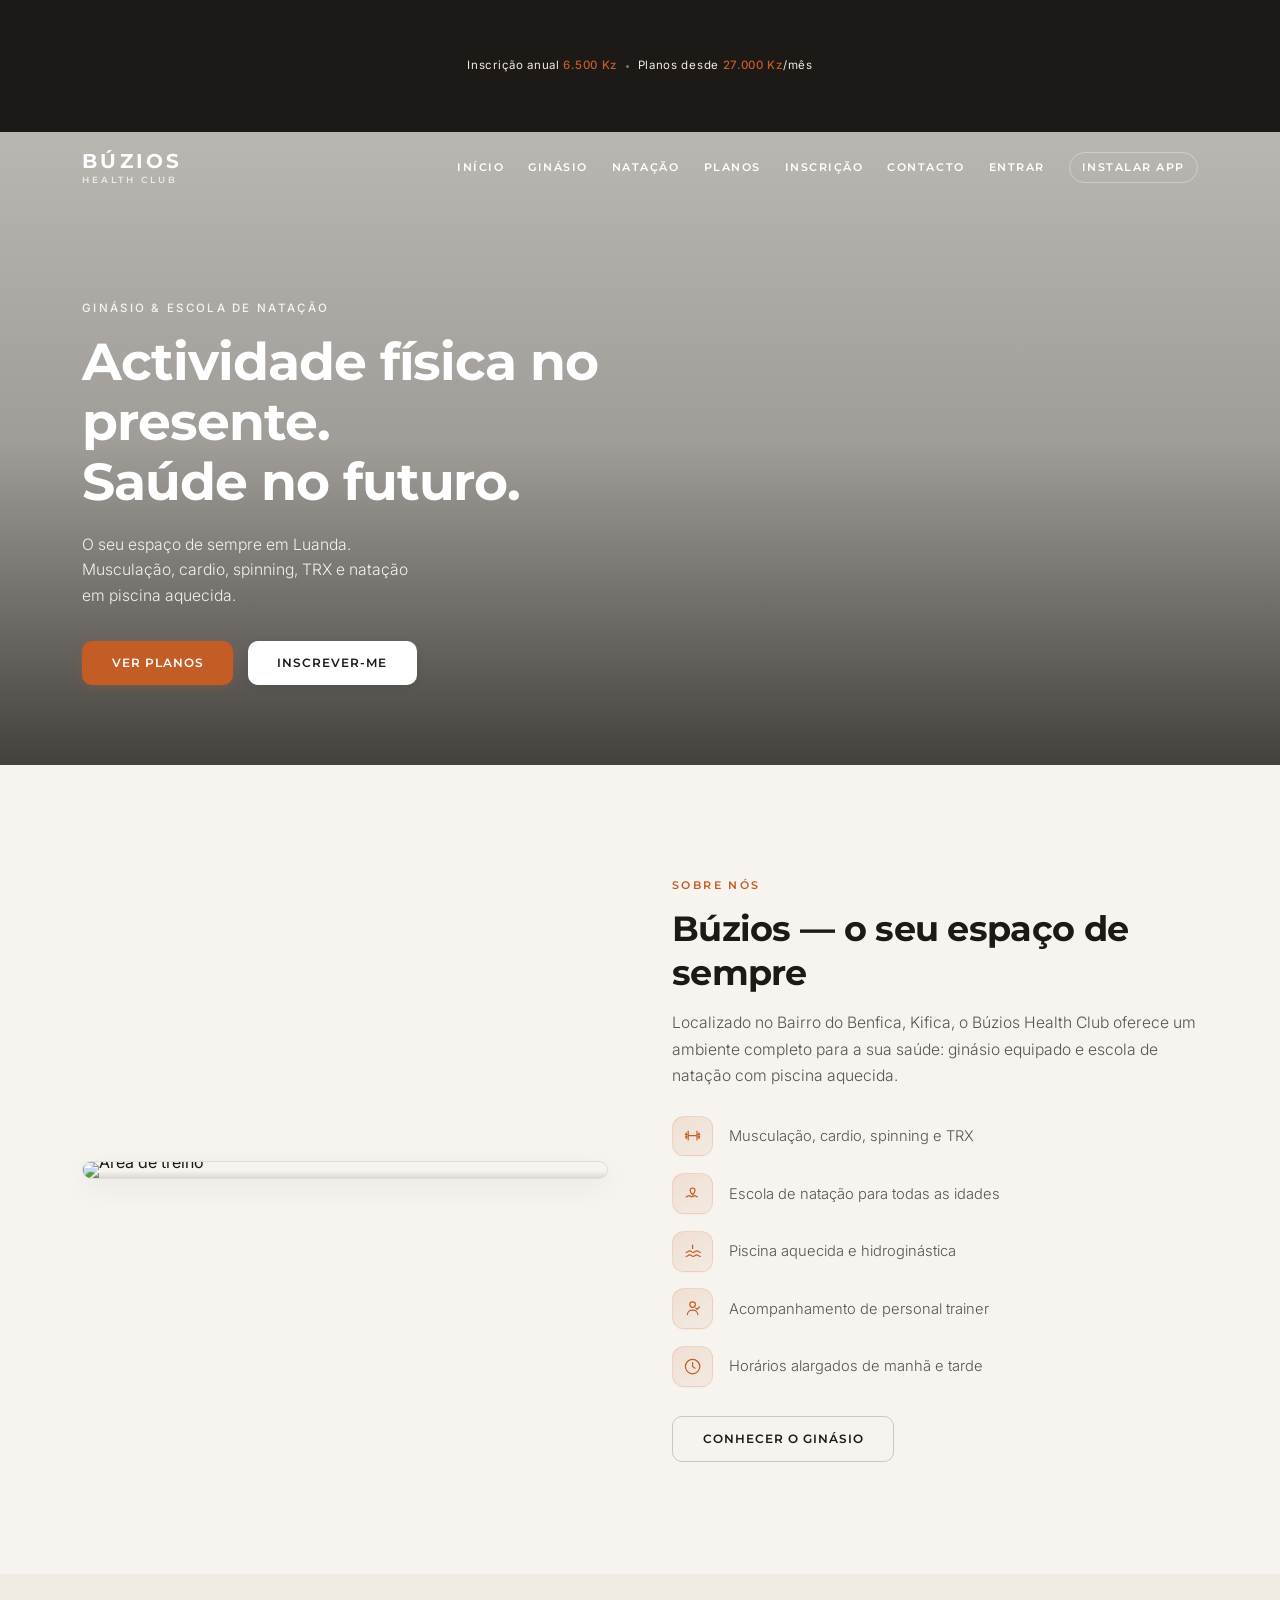
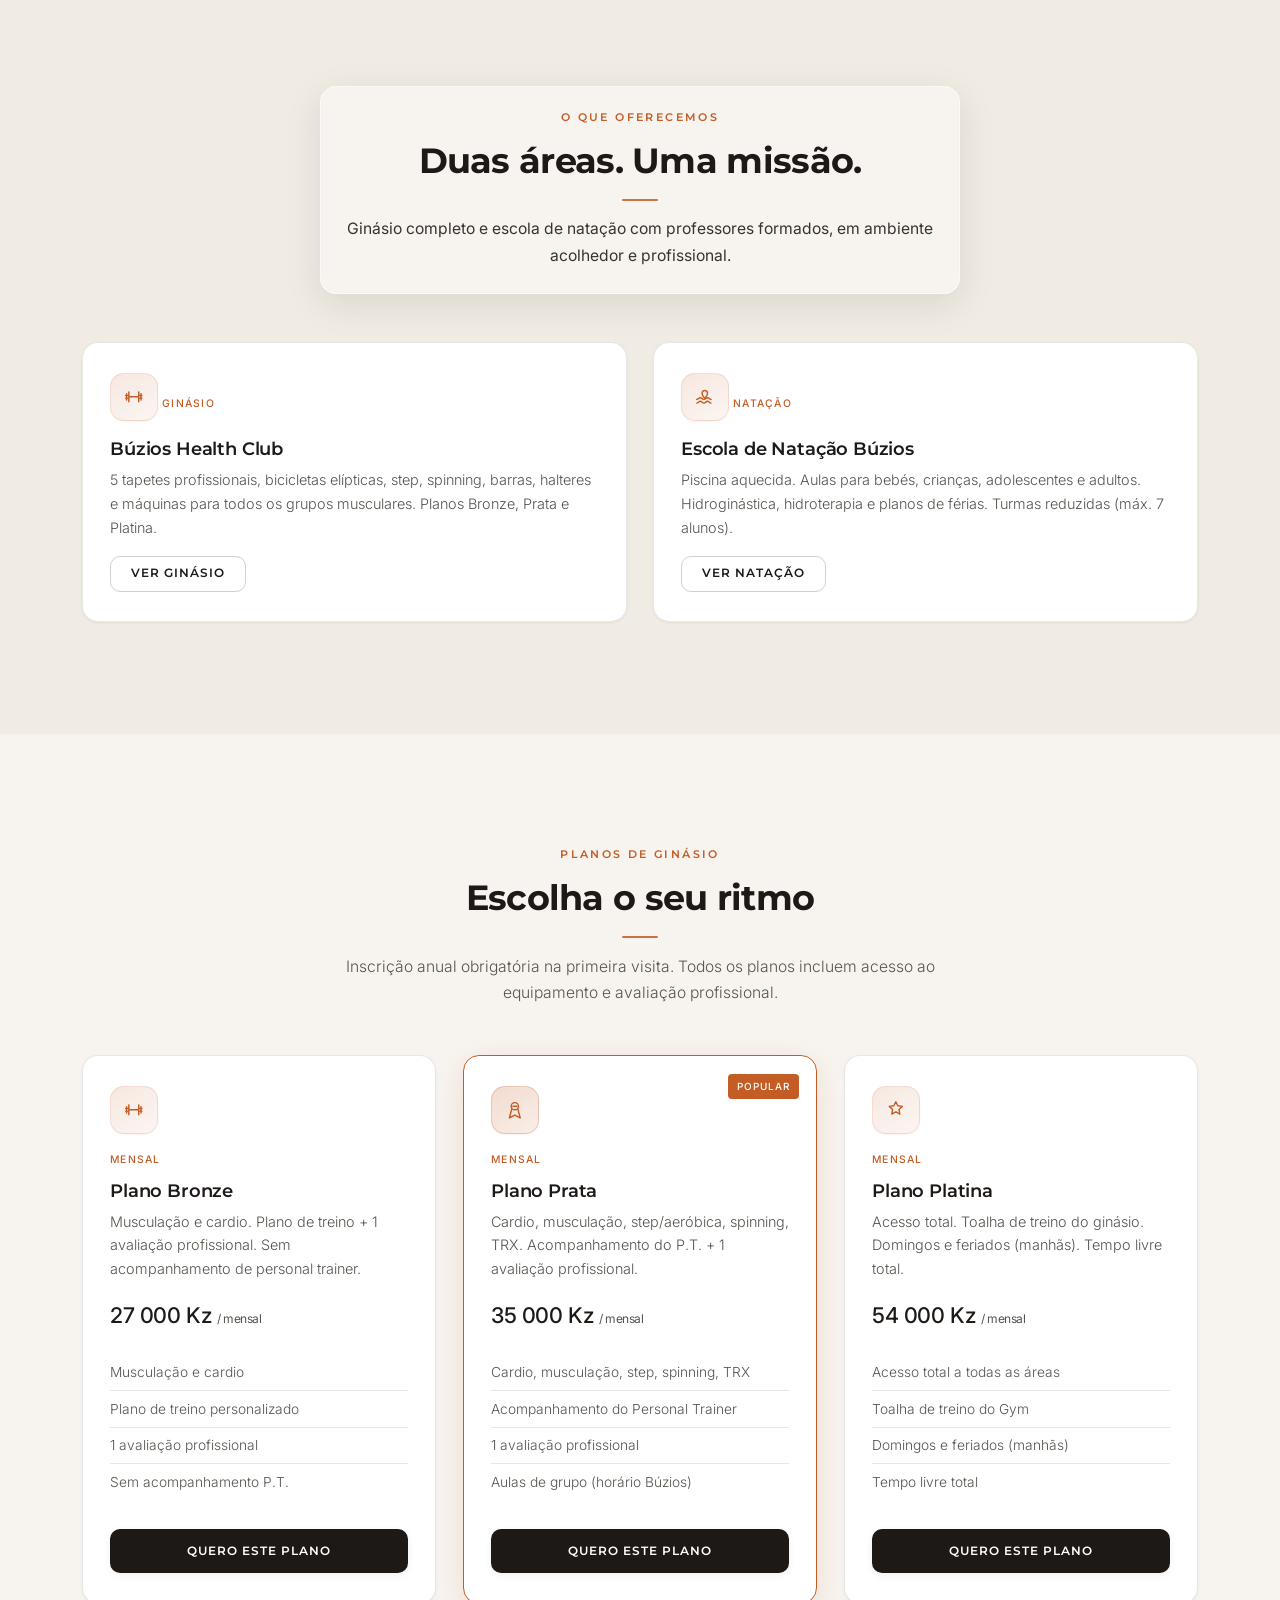
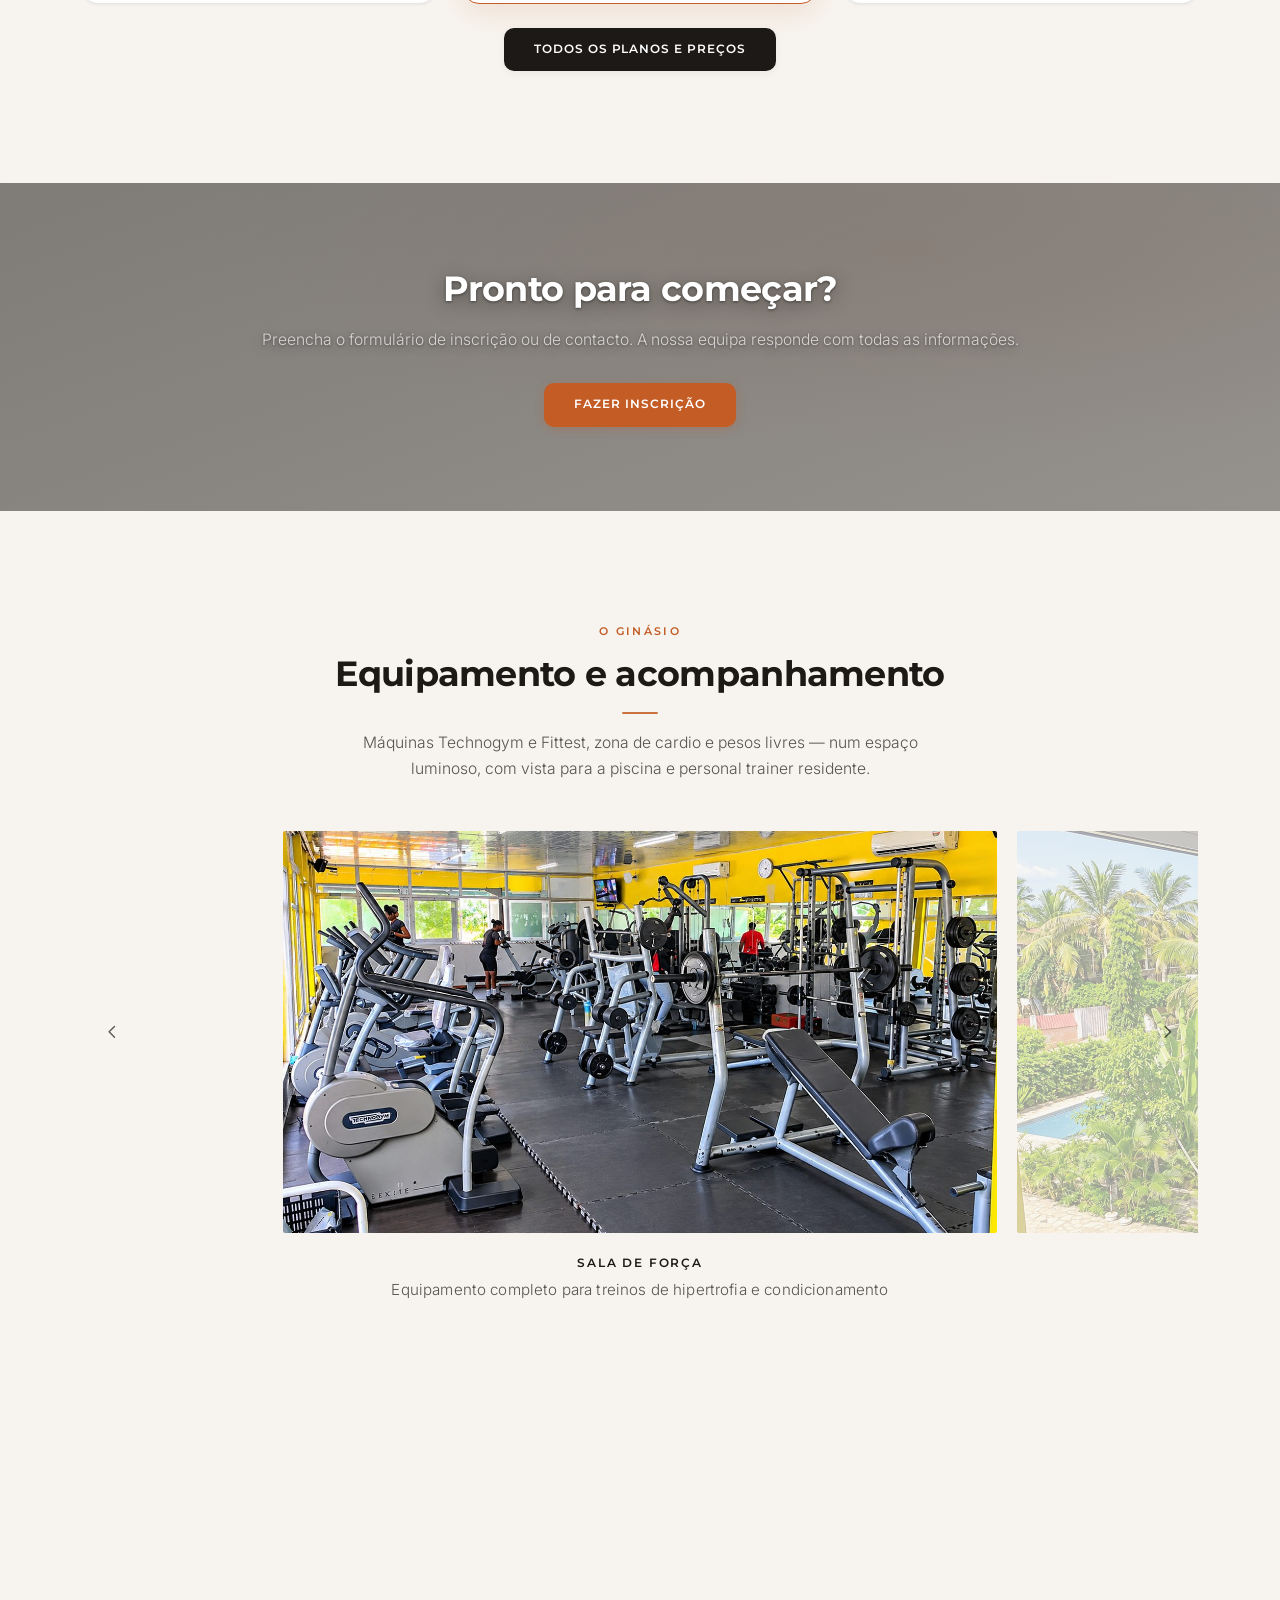
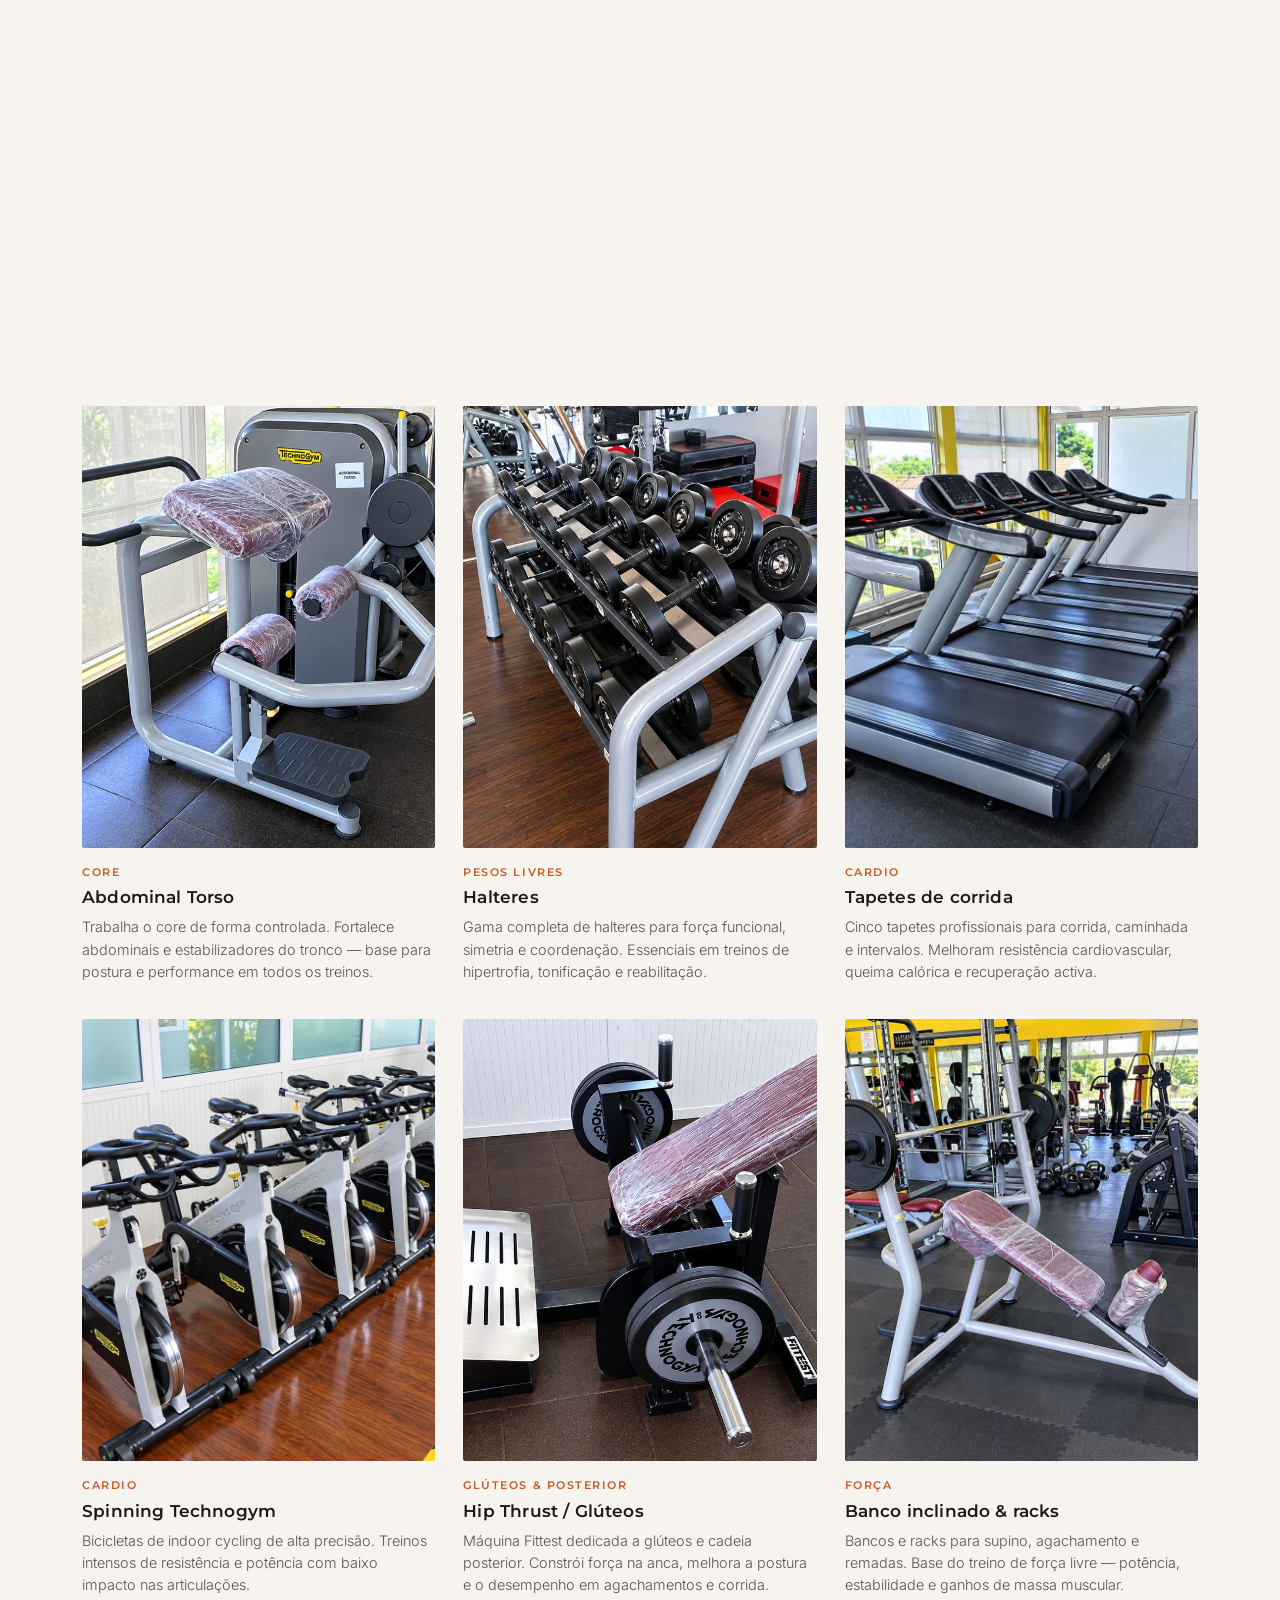
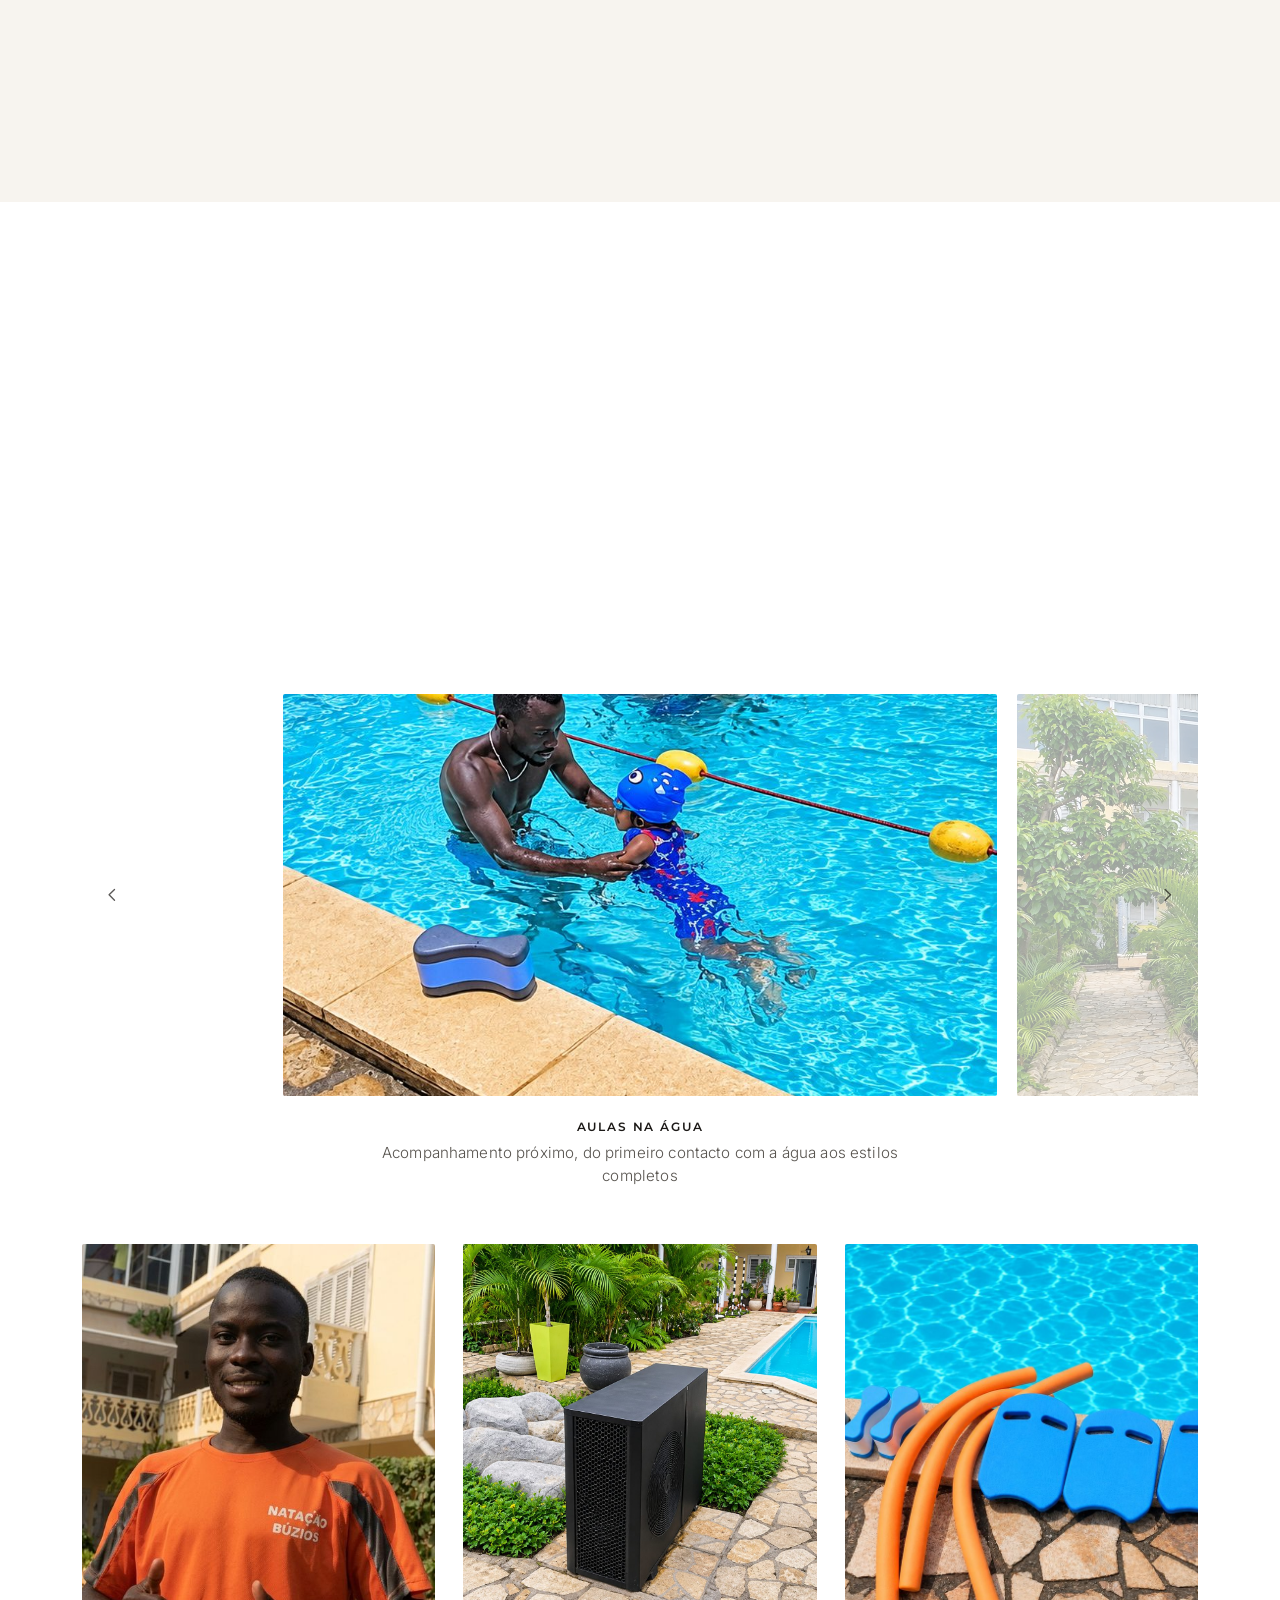
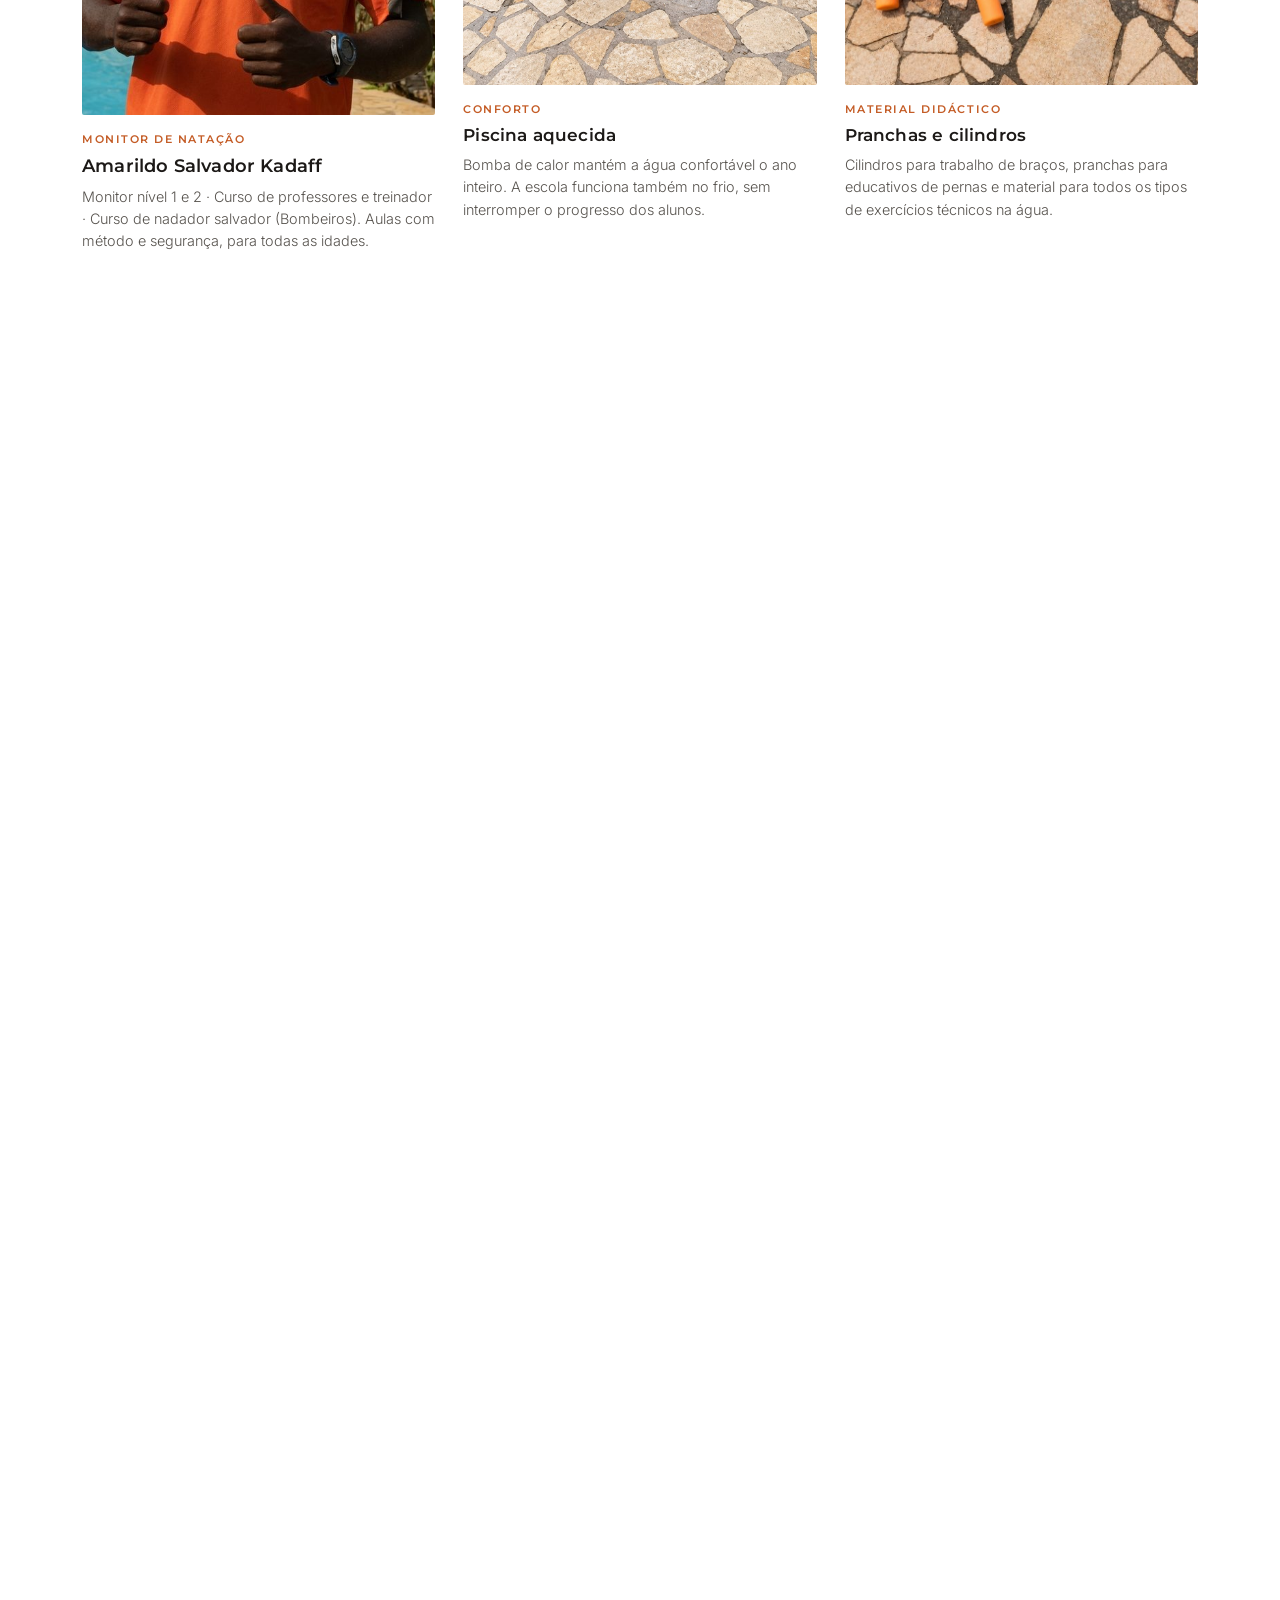
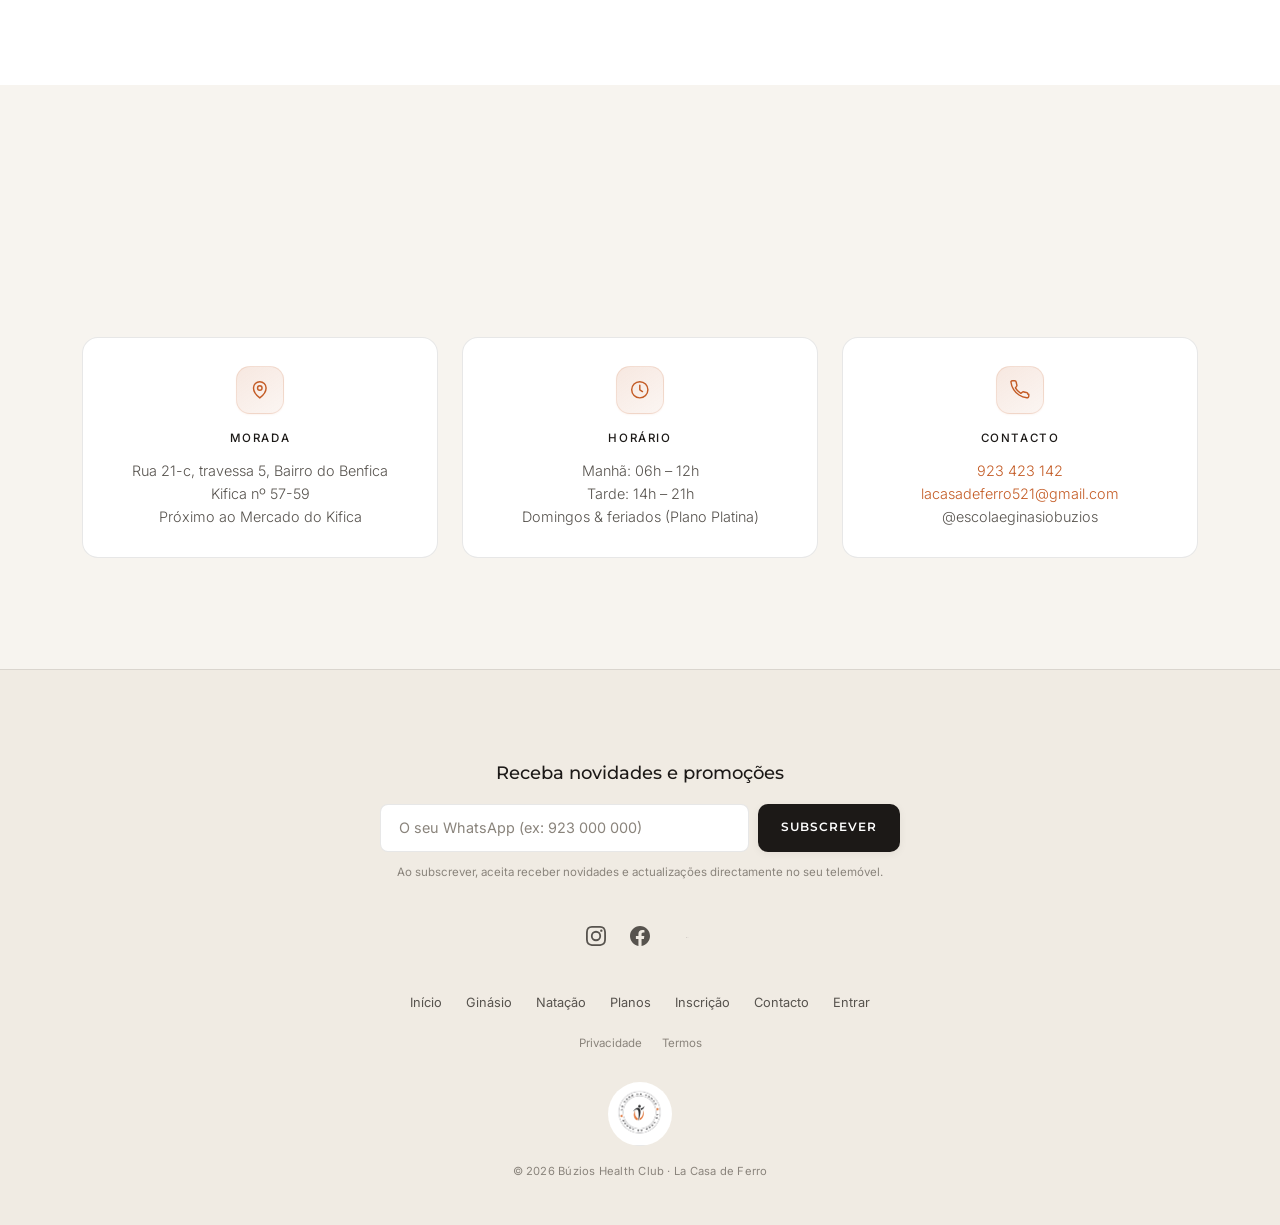
==== buzios/index.html @ 5d69075f "n" ====
<!DOCTYPE html>
<html lang="pt">
<head>
  <meta charset="UTF-8">
  <meta name="viewport" content="width=device-width, initial-scale=1, viewport-fit=cover">
  <title>Búzios Health Club — Ginásio & Natação em Kifica, Luanda</title>
  <meta name="description" content="Ginásio e Escola de Natação em Kifica, Benfica, Luanda. Musculação, cardio, spinning e natação em piscina aquecida. Planos a partir de 27.000 Kz. Kifica ginásio de referência.">
  <meta name="keywords" content="ginásio Luanda, ginásio Kifica, kifica ginásio, escola de natação Luanda, natação Kifica, piscina aquecida Luanda, Búzios Health Club, ginásio Benfica">
  <meta name="theme-color" content="#0f2a32">
  <meta name="apple-mobile-web-app-capable" content="yes">
  <meta name="apple-mobile-web-app-status-bar-style" content="black-translucent">
  <meta name="apple-mobile-web-app-title" content="Búzios">
  <link rel="canonical" href="https://www.buzioshealthclub.com/">
  <!-- Open Graph -->
  <meta property="og:type" content="website">
  <meta property="og:locale" content="pt_AO">
  <meta property="og:site_name" content="Búzios Health Club">
  <meta property="og:title" content="Búzios Health Club — Ginásio & Natação em Kifica, Luanda">
  <meta property="og:description" content="Ginásio e Escola de Natação em Kifica, Benfica. Musculação, cardio e natação em piscina aquecida. O seu espaço de sempre.">
  <meta property="og:url" content="https://www.buzioshealthclub.com/">
  <meta property="og:image" content="https://res.cloudinary.com/ogtzpc3v/image/upload/v1793111894/buzios/rbl7aqadp2pcocz3dcrz.jpg">
  <meta property="og:image:width" content="1200">
  <meta property="og:image:height" content="630">
  <!-- Twitter -->
  <meta name="twitter:card" content="summary_large_image">
  <meta name="twitter:title" content="Búzios Health Club — Ginásio & Natação em Kifica, Luanda">
  <meta name="twitter:description" content="Ginásio e Escola de Natação em Kifica, Benfica. Musculação, cardio e natação em piscina aquecida.">
  <meta name="twitter:image" content="https://res.cloudinary.com/ogtzpc3v/image/upload/v1793111894/buzios/rbl7aqadp2pcocz3dcrz.jpg">
  <link rel="manifest" href="/manifest.json">
  <link rel="apple-touch-icon" href="/icons/apple-touch-icon.png" sizes="180x180">
  <link rel="icon" href="/favicon.ico" sizes="any">
  <link rel="icon" type="image/png" sizes="48x48" href="/icons/favicon-48.png">
  <link rel="icon" type="image/png" sizes="96x96" href="/icons/favicon-96.png">
  <link rel="icon" type="image/png" sizes="192x192" href="/icons/favicon-192.png">
  <link rel="shortcut icon" href="/favicon.ico">
  <link rel="preconnect" href="https://fonts.googleapis.com">
  <link rel="preconnect" href="https://fonts.gstatic.com" crossorigin>
  <link href="https://fonts.googleapis.com/css2?family=Montserrat:wght@500;600;700&family=Inter:wght@300;400;500;600&display=swap" rel="stylesheet">
  <link rel="stylesheet" href="css/styles.css?v=20261109c">
  <!-- Structured data: LocalBusiness -->
  <script type="application/ld+json">
  {
    "@context": "https://schema.org",
    "@type": "HealthClub",
    "name": "Búzios Health Club",
    "alternateName": ["Escola de Natação Búzios", "La Casa de Ferro"],
    "description": "Ginásio e Escola de Natação em Kifica, Benfica, Luanda. Musculação, cardio, spinning, TRX e natação em piscina aquecida.",
    "url": "https://www.buzioshealthclub.com/",
    "telephone": "+244923423142",
    "email": "lacasadeferro521@gmail.com",
    "logo": "https://www.buzioshealthclub.com/icons/logo.png",
    "image": [
      "https://www.buzioshealthclub.com/icons/logo.png",
      "https://res.cloudinary.com/ogtzpc3v/image/upload/v1793111894/buzios/rbl7aqadp2pcocz3dcrz.jpg"
    ],
    "address": {
      "@type": "PostalAddress",
      "streetAddress": "Rua 21-c, travessa 5, Bairro do Benfica, Kifica nº 57-59",
      "addressLocality": "Luanda",
      "addressRegion": "Luanda",
      "addressCountry": "AO"
    },
    "geo": {
      "@type": "GeoCoordinates",
      "addressCountry": "AO"
    },
    "areaServed": ["Kifica", "Benfica", "Luanda", "Samba"],
    "priceRange": "$$",
    "sameAs": []
  }
  </script>
</head>
<body>
  <!-- Announcement bar -->
    <div class="announce-bar" id="announceBar" role="banner">
    <div class="announce-inner">
      <span class="announce-item">Inscrição anual <span class="accent">6.500 Kz</span></span>
      <span class="announce-sep" aria-hidden="true"></span>
      <span class="announce-item">Planos desde <span class="accent">27.000 Kz</span>/mês</span>
    </div>
  </div>

<!-- Header -->
  <header class="site-header" id="siteHeader">
    <div class="header-inner">
      <button class="hamburger" id="hamburger" aria-label="Menu" aria-expanded="false">
        <span></span><span></span><span></span>
      </button>

      <a href="index.html" class="brand">
        <span class="brand-text">
          <span class="brand-name">Búzios</span>
          <span class="brand-tag">Health Club</span>
        </span>
      </a>

      <div class="header-right" aria-hidden="true"></div>

      <nav class="desktop-nav" aria-label="Principal">
        <a href="index.html" class="nav-link">Início</a>
        <a href="ginasio.html" class="nav-link">Ginásio</a>
        <a href="natacao.html" class="nav-link">Natação</a>
        <a href="planos.html" class="nav-link">Planos</a>
        <a href="inscricao.html" class="nav-link">Inscrição</a>
        <a href="contacto.html" class="nav-link">Contacto</a>
        <a href="conta.html" class="nav-link">Entrar</a>
        <button type="button" class="nav-link nav-install-btn" id="installSiteAppBtn" title="Instalar app no dispositivo">Instalar app</button>
      </nav>
    </div>
  </header>

  <!-- Mobile drawer -->
  <div class="drawer-overlay" id="drawerOverlay"></div>
  <aside class="drawer" id="drawer" aria-hidden="true">
    <div class="drawer-header">
      <div class="drawer-brand brand">
        <img class="brand-logo" src="icons/logo.png" width="36" height="36" alt="Búzios Health Club">
        <span class="brand-text">
          <span class="brand-name">Búzios</span>
          <span class="brand-tag">Health Club</span>
        </span>
      </div>
      <button class="drawer-close" id="drawerClose" aria-label="Fechar">×</button>
    </div>
    <nav class="drawer-nav">
      <a href="index.html">Início</a>
      <a href="ginasio.html">Ginásio</a>
      <a href="natacao.html">Natação</a>
      <a href="planos.html">Planos & Preços</a>
      <a href="inscricao.html">Inscrição</a>
      <a href="contacto.html">Contacto</a>
      <a href="conta.html">Entrar</a>
      <button type="button" class="drawer-install-btn" id="installSiteAppBtnDrawer" title="Instalar app no dispositivo">
        <span class="drawer-install-icon" aria-hidden="true">↓</span>
        Instalar app
      </button>
    </nav>
    <div class="drawer-footer">
      <p>Rua 21-c, travessa 5, Benfica, Kifica<br>Luanda · Angola</p>
      <p style="margin-top:0.75rem">
        <a href="tel:+244923423142">923 423 142</a><br>
        <a href="mailto:lacasadeferro521@gmail.com">lacasadeferro521@gmail.com</a>
      </p>
    </div>
  </aside>

  <main>
    <!-- Hero -->
    <section class="hero" id="hero">
      <div class="hero-media">
        <img data-site-img="hero" class="is-active" src="https://res.cloudinary.com/ogtzpc3v/image/upload/v1793111894/buzios/rbl7aqadp2pcocz3dcrz.jpg" alt="Ginásio Búzios — treino de força">
        <img data-site-img="hero2" src="https://res.cloudinary.com/ogtzpc3v/image/upload/v1793113211/buzios/jiskjszqjqt4t6e6s10i.jpg" alt="Ginásio Búzios — natação">
      </div>
      <script>
        (function () {
          try {
            var cache = {};
            try { cache = JSON.parse(localStorage.getItem('buzios_images_cache') || '{}'); } catch (e) {}
            var override = {};
            try { override = JSON.parse(localStorage.getItem('buzios_images_override') || '{}'); } catch (e) {}
            var images = Object.assign({}, cache, override);
            var media = document.currentScript.previousElementSibling;
            if (!media) return;
            media.querySelectorAll('[data-site-img]').forEach(function (el) {
              var key = el.getAttribute('data-site-img');
              if (images[key]) {
                el.src = images[key];
                el.hidden = false;
                el.removeAttribute('hidden');
              }
            });
          } catch (e) {}
        })();
      </script>
      <div class="hero-overlay"></div>
      <div class="hero-content">
        <p class="hero-eyebrow" data-i18n="hero.eyebrow">Ginásio & Escola de Natação</p>
        <h1 class="hero-title" data-i18n="hero.title">Actividade física no presente.<br>Saúde no futuro.</h1>
        <p class="hero-sub" data-i18n="hero.sub">O seu espaço de sempre em Luanda. Musculação, cardio, spinning, TRX e natação em piscina aquecida.</p>
        <div class="hero-actions">
          <a href="planos.html" class="btn btn-accent" data-i18n="hero.cta1">Ver planos</a>
          <a href="inscricao.html" class="btn btn-light" data-i18n="hero.cta2">Inscrever-me</a>
        </div>
      </div>
    </section>

    <!-- Intro -->
    <section class="section">
      <div class="container">
        <div class="intro-grid">
          <div class="intro-media reveal">
            <img data-site-img="intro" src="https://res.cloudinary.com/ogtzpc3v/image/upload/v1793111100/buzios/kswmggmwz9lwwvnwembp.jpg" alt="Área de treino">
            <script>
              (function () {
                try {
                  var cache = {};
                  try { cache = JSON.parse(localStorage.getItem('buzios_images_cache') || '{}'); } catch (e) {}
                  var override = {};
                  try { override = JSON.parse(localStorage.getItem('buzios_images_override') || '{}'); } catch (e) {}
                  var images = Object.assign({}, cache, override);
                  var media = document.currentScript.previousElementSibling;
                  if (!media || media.tagName !== 'IMG') return;
                  var key = media.getAttribute('data-site-img');
                  if (key && images[key]) {
                    media.src = images[key];
                    media.hidden = false;
                    media.removeAttribute('hidden');
                  }
                } catch (e) {}
              })();
            </script>
          </div>
          <div class="intro-content reveal reveal-delay-1">
            <p class="section-eyebrow" data-i18n="intro.eyebrow">Sobre nós</p>
            <h2 class="section-title" data-i18n="intro.title">Búzios — o seu espaço de sempre</h2>
            <p class="section-desc" data-i18n="intro.desc">Localizado no Bairro do Benfica, Kifica, o Búzios Health Club oferece um ambiente completo para a sua saúde: ginásio equipado e escola de natação com piscina aquecida.</p>
            <ul class="feature-list feature-list--icons">
              <li>
                <span class="feature-icon" aria-hidden="true">
                  <svg viewBox="0 0 24 24" fill="none" stroke="currentColor" stroke-width="1.5" stroke-linecap="round" stroke-linejoin="round"><path d="M6.5 6.5v11M17.5 6.5v11M6.5 12h11M4 8.5v7M20 8.5v7M3 10.5h2M3 13.5h2M19 10.5h2M19 13.5h2"/></svg>
                </span>
                <span data-i18n="intro.f1">Musculação, cardio, spinning e TRX</span>
              </li>
              <li>
                <span class="feature-icon" aria-hidden="true">
                  <svg viewBox="0 0 24 24" fill="none" stroke="currentColor" stroke-width="1.5" stroke-linecap="round" stroke-linejoin="round"><path d="M12 5c1.5 0 3 1.2 3 3.2 0 2.3-3 5.3-3 5.3S9 10.5 9 8.2C9 6.2 10.5 5 12 5z"/><path d="M4 16c1.8 0 1.8-1.5 3.5-1.5S9.3 16 11 16s1.8-1.5 3.5-1.5S16.3 16 18 16"/></svg>
                </span>
                <span data-i18n="intro.f2">Escola de natação para todas as idades</span>
              </li>
              <li>
                <span class="feature-icon" aria-hidden="true">
                  <svg viewBox="0 0 24 24" fill="none" stroke="currentColor" stroke-width="1.5" stroke-linecap="round" stroke-linejoin="round"><path d="M4 18c2.2 0 2.2-2 4.4-2s2.2 2 4.4 2 2.2-2 4.4-2 2.2 2 4.4 2"/><path d="M4 13c2.2 0 2.2-2 4.4-2s2.2 2 4.4 2 2.2-2 4.4-2 2.2 2 4.4 2"/><path d="M12 4v4"/></svg>
                </span>
                <span data-i18n="intro.f3">Piscina aquecida e hidroginástica</span>
              </li>
              <li>
                <span class="feature-icon" aria-hidden="true">
                  <svg viewBox="0 0 24 24" fill="none" stroke="currentColor" stroke-width="1.5" stroke-linecap="round" stroke-linejoin="round"><circle cx="12" cy="7" r="3.5"/><path d="M5.5 19.5c0-3.2 2.9-5.5 6.5-5.5s6.5 2.3 6.5 5.5"/><path d="M16 11.5l1.5 1.5 3-3"/></svg>
                </span>
                <span data-i18n="intro.f4">Acompanhamento de personal trainer</span>
              </li>
              <li>
                <span class="feature-icon" aria-hidden="true">
                  <svg viewBox="0 0 24 24" fill="none" stroke="currentColor" stroke-width="1.5" stroke-linecap="round" stroke-linejoin="round"><circle cx="12" cy="12" r="9"/><path d="M12 7v5l3 2"/></svg>
                </span>
                <span data-i18n="intro.f5">Horários alargados de manhã e tarde</span>
              </li>
            </ul>
            <a href="ginasio.html" class="btn btn-outline" data-i18n="intro.cta">Conhecer o ginásio</a>
          </div>
        </div>
      </div>
    </section>

    <!-- Services preview -->
    <section class="section section-services" data-site-img-bg="services">
      <div class="container">
        <div class="section-header reveal">
          <p class="section-eyebrow" data-i18n="services.eyebrow">O que oferecemos</p>
          <h2 class="section-title" data-i18n="services.title">Duas áreas. Uma missão.</h2>
          <p class="section-desc" data-i18n="services.desc">Ginásio completo e escola de natação com professores formados, em ambiente acolhedor e profissional.</p>
        </div>
        <div class="grid-2">
          <article class="card reveal reveal-delay-1">
            <div class="card-body">
              <span class="card-icon" aria-hidden="true"><svg viewBox="0 0 24 24" fill="none" stroke="currentColor" stroke-width="1.5" stroke-linecap="round" stroke-linejoin="round"><path d="M6.5 6.5v11M17.5 6.5v11M6.5 12h11M4 8.5v7M20 8.5v7M3 10.5h2M3 13.5h2M19 10.5h2M19 13.5h2"/></svg></span>
              <p class="plan-badge">Ginásio</p>
              <h3 class="card-title" data-i18n="services.gymTitle">Búzios Health Club</h3>
              <p class="card-text" data-i18n="services.gymText">5 tapetes profissionais, bicicletas elípticas, step, spinning, barras, halteres e máquinas para todos os grupos musculares. Planos Bronze, Prata e Platina.</p>
              <a href="#ginasio" class="btn btn-outline btn-sm mt-2" data-i18n="services.gymCta">Ver ginásio</a>
            </div>
          </article>
          <article class="card reveal reveal-delay-2">
            <div class="card-body">
              <span class="card-icon" aria-hidden="true"><svg viewBox="0 0 24 24" fill="none" stroke="currentColor" stroke-width="1.5" stroke-linecap="round" stroke-linejoin="round"><path d="M3 15c2 0 2-2 4-2s2 2 4 2 2-2 4-2 2 2 4 2"/><path d="M3 19c2 0 2-2 4-2s2 2 4 2 2-2 4-2 2 2 4 2"/><path d="M12 5c1.5 0 3 1.2 3 3.2 0 2.3-3 5.3-3 5.3S9 10.5 9 8.2C9 6.2 10.5 5 12 5z"/></svg></span>
              <p class="plan-badge">Natação</p>
              <h3 class="card-title" data-i18n="services.swimTitle">Escola de Natação Búzios</h3>
              <p class="card-text" data-i18n="services.swimText">Piscina aquecida. Aulas para bebés, crianças, adolescentes e adultos. Hidroginástica, hidroterapia e planos de férias. Turmas reduzidas (máx. 7 alunos).</p>
              <a href="#natacao" class="btn btn-outline btn-sm mt-2" data-i18n="services.swimCta">Ver natação</a>
            </div>
          </article>
        </div>
      </div>
    </section>

    <!-- Plans teaser -->
    <section class="section">
      <div class="container">
        <div class="section-header reveal">
          <p class="section-eyebrow" data-i18n="plans.eyebrow">Planos de ginásio</p>
          <h2 class="section-title" data-i18n="plans.title">Escolha o seu ritmo</h2>
          <p class="section-desc" data-i18n="plans.desc">Inscrição anual obrigatória na primeira visita. Todos os planos incluem acesso ao equipamento e avaliação profissional.</p>
        </div>
        <div class="grid-3 reveal" id="plansPreview">
          <!-- Filled by JS from catalog / defaults -->
        </div>
        <div class="text-center mt-3 reveal reveal-delay-1">
          <a href="planos.html" class="btn btn-primary" data-i18n="plans.cta">Todos os planos e preços</a>
        </div>
      </div>
    </section>

    <!-- CTA -->
    <section class="cta-band" data-site-img-bg="cta">
      <div class="cta-band-overlay"></div>
      <div class="container reveal">
        <h2 class="section-title" data-i18n="cta.title">Pronto para começar?</h2>
        <p class="section-desc" data-i18n="cta.desc">Preencha o formulário de inscrição ou de contacto. A nossa equipa responde com todas as informações.</p>
        <a href="inscricao.html" class="btn btn-accent" data-i18n="cta.btn">Fazer inscrição</a>
      </div>
    </section>


    <!-- Ginásio explore (homepage) -->
    <section class="section section-gym-explore" id="ginasio">
      <div class="container">
        <div class="section-header reveal">
          <p class="section-eyebrow">O ginásio</p>
          <h2 class="section-title">Equipamento e acompanhamento</h2>
          <p class="section-desc">Máquinas Technogym e Fittest, zona de cardio e pesos livres — num espaço luminoso, com vista para a piscina e personal trainer residente.</p>
        </div>

        <!-- Editorial showcase -->
        <div class="gym-showcase reveal" id="gymShowcase" aria-roledescription="carousel" aria-label="Imagens do ginásio Búzios">
          <div class="gym-showcase-viewport">
                        <div class="gym-showcase-track">
              <div class="gym-showcase-slide is-active" data-caption-title="Sala de força" data-caption-text="Equipamento completo para treinos de hipertrofia e condicionamento">
                <img src="images/gym/sala-forca.jpg" alt="Sala de musculação Búzios com equipamento Technogym" width="1400" height="1050" loading="lazy">
              </div>
              <div class="gym-showcase-slide" data-caption-title="Luz natural" data-caption-text="Treine com vista para a piscina e o jardim tropical de Kifica">
                <img src="images/gym/corredor.jpg" alt="Corredor do ginásio com vista para a piscina e jardim tropical" width="1400" height="1050" loading="lazy">
              </div>
              <div class="gym-showcase-slide" data-caption-title="Technogym" data-caption-text="Máquinas profissionais para todos os grupos musculares">
                <img src="images/gym/technogym-row.jpg" alt="Linha de máquinas Technogym junto às janelas" width="1400" height="1050" loading="lazy">
              </div>
              <div class="gym-showcase-slide" data-caption-title="Sala de máquinas" data-caption-text="Linha completa de força e isolamento muscular">
                <img src="images/gym/sala-maquinas.jpg" alt="Sala de máquinas Technogym Búzios" width="1400" height="1050" loading="lazy">
              </div>
              <div class="gym-showcase-slide" data-caption-title="Recepção" data-caption-text="A equipa acompanha a sua evolução desde o primeiro dia">
                <img src="images/gym/recepcao.jpg" alt="Recepção do ginásio Búzios Health Club" width="1400" height="1050" loading="lazy">
              </div>
              <div class="gym-showcase-slide" data-caption-title="Cardio" data-caption-text="Tapetes de corrida, elípticas e spinning para resistência e perda de peso">
                <img src="images/gym/tapetes.jpg" alt="Fila de tapetes de corrida profissionais" width="1200" height="900" loading="lazy">
              </div>
              <div class="gym-showcase-slide" data-caption-title="Spinning" data-caption-text="Bicicletas Technogym para indoor cycling de alta intensidade">
                <img src="images/gym/spinning-row.jpg" alt="Fila de bicicletas de spinning" width="1200" height="900" loading="lazy">
              </div>
              <div class="gym-showcase-slide" data-caption-title="Zona de pesos" data-caption-text="Racks, bancos e espaços para treino livre">
                <img src="images/gym/lat-pulldown.jpg" alt="Zona de pesos e lat pulldown" width="1086" height="1448" loading="lazy">
              </div>
              <div class="gym-showcase-slide" data-caption-title="Equipamento" data-caption-text="Máquinas de isolação e movimento guiado">
                <img src="images/gym/equip-row.jpg" alt="Fila de equipamento de musculação" width="1200" height="900" loading="lazy">
              </div>
              <div class="gym-showcase-slide" data-caption-title="Leg curl" data-caption-text="Fortalecimento seguro de posteriores da coxa e joelhos">
                <img src="images/gym/leg-curl.jpg" alt="Máquina leg curl no ginásio" width="1000" height="750" loading="lazy">
              </div>
              <div class="gym-showcase-slide" data-caption-title="Abdominal" data-caption-text="Trabalho de core e estabilizadores do tronco">
                <img src="images/gym/abdominal.jpg" alt="Máquina abdominal Technogym" width="1000" height="750" loading="lazy">
              </div>
              <div class="gym-showcase-slide" data-caption-title="Glúteos" data-caption-text="Máquina Fittest para cadeia posterior e anca">
                <img src="images/gym/gluteos.jpg" alt="Máquina de glúteos Fittest" width="1000" height="750" loading="lazy">
              </div>
              <div class="gym-showcase-slide" data-caption-title="Vista da piscina" data-caption-text="Do ginásio vê-se o pátio e a escola de natação">
                <img src="images/gym/piscina-vista.jpg" alt="Vista da piscina a partir do ginásio" width="1400" height="1050" loading="lazy">
              </div>
            </div>
          
            <button type="button" class="gym-showcase-nav gym-showcase-prev" aria-label="Imagem anterior">
              <svg viewBox="0 0 24 24" fill="none" stroke="currentColor" stroke-width="1.5" stroke-linecap="round" stroke-linejoin="round"><path d="M15 18l-6-6 6-6"/></svg>
            </button>
            <button type="button" class="gym-showcase-nav gym-showcase-next" aria-label="Imagem seguinte">
              <svg viewBox="0 0 24 24" fill="none" stroke="currentColor" stroke-width="1.5" stroke-linecap="round" stroke-linejoin="round"><path d="M9 18l6-6-6-6"/></svg>
            </button>
          </div>
          <div class="gym-showcase-meta" aria-live="polite">
            <strong class="gym-showcase-title" id="gymShowcaseTitle">Sala de força</strong>
            <span class="gym-showcase-text" id="gymShowcaseText">Equipamento completo para treinos de hipertrofia e condicionamento</span>
          </div>
        </div>

        <!-- Equipment + trainer grid -->
        <div class="gym-equip-grid">
          <article class="gym-equip-card is-trainer reveal">
            <div class="gym-equip-card-media">
              <img src="images/gym/garcia.jpg" alt="Garcia Mungongo Kissanga, personal trainer no Búzios Health Club" width="1086" height="1448" loading="lazy">
            </div>
            <p class="gym-equip-card-label">Personal trainer</p>
            <h3 class="gym-equip-card-title">Garcia Mungongo Kissanga</h3>
            <p class="gym-equip-card-text">Personal trainer no Búzios há 12 anos. Acompanha planos individuais, avaliação física e progressão — do primeiro treino ao objectivo.</p>
          </article>

          <article class="gym-equip-card reveal reveal-delay-1">
            <div class="gym-equip-card-media">
              <img src="images/gym/leg-extension.jpg" alt="Máquina Technogym Leg Extension / Leg Curl" width="1000" height="750" loading="lazy">
            </div>
            <p class="gym-equip-card-label">Pernas</p>
            <h3 class="gym-equip-card-title">Leg Extension &amp; Leg Curl</h3>
            <p class="gym-equip-card-text">Isola quadríceps e posteriores da coxa com segurança. Ideal para fortalecer joelhos, melhorar estabilidade e definir as pernas.</p>
          </article>

          <article class="gym-equip-card reveal reveal-delay-2">
            <div class="gym-equip-card-media">
              <img src="images/gym/chest-press.jpg" alt="Máquina Chest Press com banco borgonha" width="1000" height="1333" loading="lazy">
            </div>
            <p class="gym-equip-card-label">Peito &amp; ombros</p>
            <h3 class="gym-equip-card-title">Chest Press</h3>
            <p class="gym-equip-card-text">Press de peito guiado para desenvolver peitoral, tríceps e deltóides anteriores. Movimento estável, adequado a iniciantes e avançados.</p>
          </article>

          <article class="gym-equip-card reveal">
            <div class="gym-equip-card-media">
              <img src="images/gym/abdominal.jpg" alt="Máquina Technogym Abdominal Torso" width="1000" height="750" loading="lazy">
            </div>
            <p class="gym-equip-card-label">Core</p>
            <h3 class="gym-equip-card-title">Abdominal Torso</h3>
            <p class="gym-equip-card-text">Trabalha o core de forma controlada. Fortalece abdominais e estabilizadores do tronco — base para postura e performance em todos os treinos.</p>
          </article>

          <article class="gym-equip-card reveal reveal-delay-1">
            <div class="gym-equip-card-media">
              <img src="images/gym/halteres.jpg" alt="Rack de halteres no ginásio Búzios" width="1000" height="750" loading="lazy">
            </div>
            <p class="gym-equip-card-label">Pesos livres</p>
            <h3 class="gym-equip-card-title">Halteres</h3>
            <p class="gym-equip-card-text">Gama completa de halteres para força funcional, simetria e coordenação. Essenciais em treinos de hipertrofia, tonificação e reabilitação.</p>
          </article>

          <article class="gym-equip-card reveal reveal-delay-2">
            <div class="gym-equip-card-media">
              <img src="images/gym/tapetes.jpg" alt="Tapetes de corrida profissionais" width="1200" height="900" loading="lazy">
            </div>
            <p class="gym-equip-card-label">Cardio</p>
            <h3 class="gym-equip-card-title">Tapetes de corrida</h3>
            <p class="gym-equip-card-text">Cinco tapetes profissionais para corrida, caminhada e intervalos. Melhoram resistência cardiovascular, queima calórica e recuperação activa.</p>
          </article>

          <article class="gym-equip-card reveal">
            <div class="gym-equip-card-media">
              <img src="images/gym/spinning.jpg" alt="Bicicletas de spinning Technogym" width="1200" height="900" loading="lazy">
            </div>
            <p class="gym-equip-card-label">Cardio</p>
            <h3 class="gym-equip-card-title">Spinning Technogym</h3>
            <p class="gym-equip-card-text">Bicicletas de indoor cycling de alta precisão. Treinos intensos de resistência e potência com baixo impacto nas articulações.</p>
          </article>

          <article class="gym-equip-card reveal reveal-delay-1">
            <div class="gym-equip-card-media">
              <img src="images/gym/hip-thrust.jpg" alt="Máquina Fittest para glúteos e posterior da coxa" width="1000" height="750" loading="lazy">
            </div>
            <p class="gym-equip-card-label">Glúteos &amp; posterior</p>
            <h3 class="gym-equip-card-title">Hip Thrust / Glúteos</h3>
            <p class="gym-equip-card-text">Máquina Fittest dedicada a glúteos e cadeia posterior. Constrói força na anca, melhora a postura e o desempenho em agachamentos e corrida.</p>
          </article>

          <article class="gym-equip-card reveal reveal-delay-2">
            <div class="gym-equip-card-media">
              <img src="images/gym/banco-inclinado.jpg" alt="Banco inclinado e zona de pesos livres" width="1200" height="900" loading="lazy">
            </div>
            <p class="gym-equip-card-label">Força</p>
            <h3 class="gym-equip-card-title">Banco inclinado &amp; racks</h3>
            <p class="gym-equip-card-text">Bancos e racks para supino, agachamento e remadas. Base do treino de força livre — potência, estabilidade e ganhos de massa muscular.</p>
          </article>
        </div>

        <div class="gym-explore-footer reveal">
          <a href="ginasio.html" class="btn btn-outline">Página completa do ginásio</a>
        </div>
      </div>
    </section>


    <!-- Natação explore (homepage) -->
    <section class="section section-pool-explore" id="natacao">
      <div class="container">
        <div class="section-header reveal">
          <p class="section-eyebrow">Escola de natação</p>
          <h2 class="section-title">Piscina aquecida em Kifica</h2>
          <p class="section-desc">Aulas para bebés, crianças, adolescentes e adultos. Turmas reduzidas, água tratada todas as manhãs e monitor certificado — com a piscina aberta mesmo no frio.</p>
        </div>

        <div class="pool-facts reveal">
          <div class="pool-fact">
            <p class="pool-fact-value">12 × 10 m</p>
            <p class="pool-fact-label">Comprimento × largura</p>
          </div>
          <div class="pool-fact">
            <p class="pool-fact-value">1,10 – 2,18 m</p>
            <p class="pool-fact-label">Profundidade (rasa → funda)</p>
          </div>
          <div class="pool-fact">
            <p class="pool-fact-value">Aquecida</p>
            <p class="pool-fact-label">Bomba de calor — aberta no frio</p>
          </div>
        </div>

        <div class="gym-showcase reveal" id="poolShowcase" aria-roledescription="carousel" aria-label="Imagens da escola de natação Búzios">
          <div class="gym-showcase-viewport">
                        <div class="gym-showcase-track">
              <div class="gym-showcase-slide is-active" data-caption-title="Aulas na água" data-caption-text="Acompanhamento próximo, do primeiro contacto com a água aos estilos completos">
                <img src="images/pool/aula-familia.jpg" alt="Aula de natação com crianças na piscina Búzios" width="941" height="1672" loading="lazy">
              </div>
              <div class="gym-showcase-slide" data-caption-title="Piscina do clube" data-caption-text="Pátio tropical em Kifica — 12 metros de comprimento por 10 de largura">
                <img src="images/pool/piscina-vista.jpg" alt="Vista da piscina aquecida do Búzios Health Club" width="1400" height="1050" loading="lazy">
              </div>
              <div class="gym-showcase-slide" data-caption-title="Diversão e segurança" data-caption-text="Turmas reduzidas e ambiente familiar para todas as idades">
                <img src="images/pool/criancas-piscina.jpg" alt="Crianças e familiares na piscina Búzios" width="941" height="1672" loading="lazy">
              </div>
              <div class="gym-showcase-slide" data-caption-title="Aula individual" data-caption-text="Atenção próxima a cada aluno, em especial nas primeiras sessões">
                <img src="images/pool/aula-familia-2.jpg" alt="Monitor a ensinar uma criança na piscina" width="720" height="1280" loading="lazy">
              </div>
              <div class="gym-showcase-slide" data-caption-title="Momentos na piscina" data-caption-text="Aprendizagem com confiança e espírito de equipa">
                <img src="images/pool/criancas-2.jpg" alt="Crianças na piscina Búzios" width="720" height="1280" loading="lazy">
              </div>
              <div class="gym-showcase-slide" data-caption-title="Material de treino" data-caption-text="Pranchas, cilindros e noodles para educativos de pernas, braços e técnica">
                <img src="images/pool/equipamento.jpg" alt="Material de natação junto à piscina" width="1400" height="787" loading="lazy">
              </div>
              <div class="gym-showcase-slide" data-caption-title="Pranchas e cilindros" data-caption-text="Material didáctico para todos os tipos de educativos">
                <img src="images/pool/pranchas.jpg" alt="Pranchas e noodles de natação" width="1200" height="900" loading="lazy">
              </div>
              <div class="gym-showcase-slide" data-caption-title="Piscina aquecida" data-caption-text="Bomba de calor — a escola funciona também no frio">
                <img src="images/pool/aquecedor.jpg" alt="Bomba de calor da piscina" width="1086" height="1448" loading="lazy">
              </div>
              <div class="gym-showcase-slide" data-caption-title="Espaço exterior" data-caption-text="Corredores, jardim e zonas de espera à volta da piscina">
                <img src="images/pool/varanda.jpg" alt="Varanda e corredor junto à escola de natação" width="1086" height="1448" loading="lazy">
              </div>
              <div class="gym-showcase-slide" data-caption-title="Corredor" data-caption-text="Bancos e sombra para famílias durante as aulas">
                <img src="images/pool/corredor.jpg" alt="Corredor com banco de madeira" width="1200" height="900" loading="lazy">
              </div>
              <div class="gym-showcase-slide" data-caption-title="Chuveiro exterior" data-caption-text="Enxaguar antes e depois da aula no jardim">
                <img src="images/pool/chuveiro.jpg" alt="Chuveiro exterior de mosaico azul" width="1000" height="1333" loading="lazy">
              </div>
              <div class="gym-showcase-slide" data-caption-title="Balneário masculino" data-caption-text="Vestiários com zonas de muda e sanitários">
                <img src="images/pool/vestiario-m-porta.jpg" alt="Entrada dos balneários masculinos" width="1000" height="1333" loading="lazy">
              </div>
              <div class="gym-showcase-slide" data-caption-title="Vestiário masculino" data-caption-text="Armários, bancos e espaço para mudar com conforto">
                <img src="images/pool/vestiario-m.jpg" alt="Interior do vestiário masculino" width="1000" height="1333" loading="lazy">
              </div>
              <div class="gym-showcase-slide" data-caption-title="Balneário feminino" data-caption-text="Entrada dos balneários femininos">
                <img src="images/pool/vestiario-f-porta.jpg" alt="Entrada dos balneários femininos" width="1000" height="1333" loading="lazy">
              </div>
              <div class="gym-showcase-slide" data-caption-title="Vestiário feminino" data-caption-text="Espaço de muda e higiene">
                <img src="images/pool/vestiario-f.jpg" alt="Interior do vestiário feminino" width="1100" height="825" loading="lazy">
              </div>
              <div class="gym-showcase-slide" data-caption-title="Lavabo" data-caption-text="Instalações de apoio junto à piscina">
                <img src="images/pool/vestiario-f-lavabo.jpg" alt="Lavabo dos balneários" width="1086" height="1448" loading="lazy">
              </div>
              <div class="gym-showcase-slide" data-caption-title="Gabinete do monitor" data-caption-text="Organização das aulas e contacto com pais e alunos">
                <img src="images/pool/gabinete.jpg" alt="Gabinete do monitor junto à piscina" width="1200" height="900" loading="lazy">
              </div>
              <div class="gym-showcase-slide" data-caption-title="Pátio" data-caption-text="Espaço exterior para actividades e apoio às aulas">
                <img src="images/pool/gol.jpg" alt="Pátio do clube com estrutura desportiva" width="1086" height="1448" loading="lazy">
              </div>
            </div>
          
            <button type="button" class="gym-showcase-nav gym-showcase-prev" aria-label="Imagem anterior">
              <svg viewBox="0 0 24 24" fill="none" stroke="currentColor" stroke-width="1.5" stroke-linecap="round" stroke-linejoin="round"><path d="M15 18l-6-6 6-6"/></svg>
            </button>
            <button type="button" class="gym-showcase-nav gym-showcase-next" aria-label="Imagem seguinte">
              <svg viewBox="0 0 24 24" fill="none" stroke="currentColor" stroke-width="1.5" stroke-linecap="round" stroke-linejoin="round"><path d="M9 18l6-6-6-6"/></svg>
            </button>
          </div>
          <div class="gym-showcase-meta" aria-live="polite">
            <strong class="gym-showcase-title">Aulas na água</strong>
            <span class="gym-showcase-text">Acompanhamento próximo, do primeiro contacto com a água aos estilos completos</span>
          </div>
        </div>

        <div class="gym-equip-grid">
          <article class="gym-equip-card is-trainer reveal">
            <div class="gym-equip-card-media">
              <img src="images/pool/amarildo.jpg" alt="Amarildo Salvador Kadaff, monitor de natação Búzios" width="1100" height="687" loading="lazy">
            </div>
            <p class="gym-equip-card-label">Monitor de natação</p>
            <h3 class="gym-equip-card-title">Amarildo Salvador Kadaff</h3>
            <p class="gym-equip-card-text">Monitor nível 1 e 2 · Curso de professores e treinador · Curso de nadador salvador (Bombeiros). Aulas com método e segurança, para todas as idades.</p>
          </article>

          <article class="gym-equip-card reveal reveal-delay-1">
            <div class="gym-equip-card-media">
              <img src="images/pool/aquecedor.jpg" alt="Bomba de calor da piscina Búzios" width="1086" height="1448" loading="lazy">
            </div>
            <p class="gym-equip-card-label">Conforto</p>
            <h3 class="gym-equip-card-title">Piscina aquecida</h3>
            <p class="gym-equip-card-text">Bomba de calor mantém a água confortável o ano inteiro. A escola funciona também no frio, sem interromper o progresso dos alunos.</p>
          </article>

          <article class="gym-equip-card reveal reveal-delay-2">
            <div class="gym-equip-card-media">
              <img src="images/pool/pranchas.jpg" alt="Pranchas e material de educativos de natação" width="1200" height="900" loading="lazy">
            </div>
            <p class="gym-equip-card-label">Material didáctico</p>
            <h3 class="gym-equip-card-title">Pranchas e cilindros</h3>
            <p class="gym-equip-card-text">Cilindros para trabalho de braços, pranchas para educativos de pernas e material para todos os tipos de exercícios técnicos na água.</p>
          </article>

          <article class="gym-equip-card reveal">
            <div class="gym-equip-card-media">
              <img src="images/pool/aula-familia-2.jpg" alt="Monitor a ensinar uma criança na piscina" width="720" height="1280" loading="lazy">
            </div>
            <p class="gym-equip-card-label">Método</p>
            <h3 class="gym-equip-card-title">Turmas reduzidas</h3>
            <p class="gym-equip-card-text">Grupos pequenos para atenção individual. Da adaptação à água até aos estilos, com ritmo adequado a cada idade e nível.</p>
          </article>

          <article class="gym-equip-card reveal reveal-delay-1">
            <div class="gym-equip-card-media">
              <img src="images/pool/vestiario-f-porta.jpg" alt="Entrada dos balneários femininos" width="1000" height="1333" loading="lazy">
            </div>
            <p class="gym-equip-card-label">Instalações</p>
            <h3 class="gym-equip-card-title">Balneários</h3>
            <p class="gym-equip-card-text">Vestiários masculino e feminino, com zonas de muda e sanitários. Chuveiro exterior no jardim para enxaguar antes e depois da aula.</p>
          </article>

          <article class="gym-equip-card is-diagram reveal reveal-delay-2">
            <div class="gym-equip-card-media">
              <img src="images/pool/material-aluno.jpg" alt="Material do aluno: homens — sunga ou calção, touca, óculos e chinelos; mulheres — fato de banho completo, touca, óculos e chinelos" width="665" height="619" loading="lazy">
            </div>
            <p class="gym-equip-card-label">O que trazer</p>
            <h3 class="gym-equip-card-title">Material do aluno</h3>
            <p class="gym-equip-card-text"><strong>Homens:</strong> sunga ou calção, touca, óculos e chinelos.<br><strong>Mulheres:</strong> fato de banho completo, touca, óculos e chinelos.</p>
          </article>

          <article class="gym-equip-card reveal">
            <div class="gym-equip-card-media">
              <img src="images/pool/chuveiro.jpg" alt="Chuveiro exterior de mosaico azul no jardim" width="1000" height="1333" loading="lazy">
            </div>
            <p class="gym-equip-card-label">Higiene</p>
            <h3 class="gym-equip-card-title">Água tratada</h3>
            <p class="gym-equip-card-text">A água é tratada regularmente e testada todas as manhãs por um profissional da área — prioridade à saúde de alunos e equipa.</p>
          </article>

          <article class="gym-equip-card reveal reveal-delay-1">
            <div class="gym-equip-card-media">
              <img src="images/pool/gabinete.jpg" alt="Gabinete do monitor junto à piscina" width="1200" height="900" loading="lazy">
            </div>
            <p class="gym-equip-card-label">Apoio</p>
            <h3 class="gym-equip-card-title">Gabinete do monitor</h3>
            <p class="gym-equip-card-text">Espaço de apoio junto à piscina para organização das aulas, material e contacto com pais e alunos.</p>
          </article>

          <article class="gym-equip-card reveal reveal-delay-2">
            <div class="gym-equip-card-media">
              <img src="images/pool/corredor.jpg" alt="Corredor com banco de madeira junto aos balneários" width="1200" height="900" loading="lazy">
            </div>
            <p class="gym-equip-card-label">Ambiente</p>
            <h3 class="gym-equip-card-title">Pátio e corredores</h3>
            <p class="gym-equip-card-text">Zonas de espera com bancos e sombra, num ambiente acolhedor à volta da piscina — ideal para famílias durante as aulas.</p>
          </article>
        </div>

        <div class="gym-explore-footer reveal">
          <a href="natacao.html" class="btn btn-outline">Página completa da natação</a>
        </div>
      </div>
    </section>

    <!-- Location / hours -->
    <section class="section">
      <div class="container">
        <div class="section-header reveal">
          <p class="section-eyebrow" data-i18n="loc.eyebrow">Onde estamos</p>
          <h2 class="section-title" data-i18n="loc.title">Benfica · Kifica · Luanda</h2>
        </div>
        <div class="info-grid">
          <div class="info-item reveal reveal-delay-1">
            <span class="card-icon" aria-hidden="true"><svg viewBox="0 0 24 24" fill="none" stroke="currentColor" stroke-width="1.5" stroke-linecap="round" stroke-linejoin="round"><path d="M12 21s7-5.2 7-11a7 7 0 1 0-14 0c0 5.8 7 11 7 11z"/><circle cx="12" cy="10" r="2.5"/></svg></span>
            <h3 data-i18n="loc.addressTitle">Morada</h3>
            <p>Rua 21-c, travessa 5, Bairro do Benfica<br>Kifica nº 57-59<br>Próximo ao Mercado do Kifica</p>
          </div>
          <div class="info-item reveal reveal-delay-2">
            <span class="card-icon" aria-hidden="true"><svg viewBox="0 0 24 24" fill="none" stroke="currentColor" stroke-width="1.5" stroke-linecap="round" stroke-linejoin="round"><circle cx="12" cy="12" r="9"/><path d="M12 7v5l3 2"/></svg></span>
            <h3 data-i18n="loc.hoursTitle">Horário</h3>
            <p>Manhã: 06h – 12h<br>Tarde: 14h – 21h<br>Domingos & feriados (Plano Platina)</p>
          </div>
          <div class="info-item reveal reveal-delay-3">
            <span class="card-icon" aria-hidden="true"><svg viewBox="0 0 24 24" fill="none" stroke="currentColor" stroke-width="1.5" stroke-linecap="round" stroke-linejoin="round"><path d="M22 16.9v2a2 2 0 0 1-2.2 2 19.8 19.8 0 0 1-8.6-3.1 19.5 19.5 0 0 1-6-6 19.8 19.8 0 0 1-3.1-8.7A2 2 0 0 1 4.1 2h2a2 2 0 0 1 2 1.7c.1.9.3 1.8.6 2.6a2 2 0 0 1-.5 2.1L7.1 9.9a16 16 0 0 0 6 6l1.5-1.1a2 2 0 0 1 2.1-.4c.8.3 1.7.5 2.6.6a2 2 0 0 1 1.7 2z"/></svg></span>
            <h3 data-i18n="loc.contactTitle">Contacto</h3>
            <p>
              <a href="tel:+244923423142">923 423 142</a><br>
              <a href="mailto:lacasadeferro521@gmail.com">lacasadeferro521@gmail.com</a><br>
              @escolaeginasiobuzios
            </p>
          </div>
        </div>
      </div>
    </section>
  </main>

  <!-- Footer -->
  <footer class="site-footer">
    <div class="footer-inner">
      <div class="footer-newsletter">
        <label for="newsletterPhone" data-i18n="footer.newsletter">Receba novidades e promoções</label>
        <form class="newsletter-form" id="newsletterForm" onsubmit="return false;">
          <input type="tel" id="newsletterPhone" placeholder="O seu WhatsApp (ex: 923 000 000)" required inputmode="tel" autocomplete="tel">
          <button type="submit" class="btn btn-primary" data-i18n="footer.subscribe">Subscrever</button>
        </form>
        <p id="newsletterFeedback" class="newsletter-feedback" role="status" aria-live="polite" hidden></p>
        <p class="newsletter-note" data-i18n="footer.note">Ao subscrever, aceita receber novidades e actualizações directamente no seu telemóvel.</p>
      </div>

      <div class="footer-social">
        <a href="https://instagram.com/escolaeginasiobuzios" target="_blank" rel="noopener" aria-label="Instagram">
          <svg viewBox="0 0 24 24" aria-hidden="true"><path d="M12 2.163c3.204 0 3.584.012 4.85.07 3.252.148 4.771 1.691 4.919 4.919.058 1.265.069 1.645.069 4.849 0 3.205-.012 3.584-.069 4.849-.149 3.225-1.664 4.771-4.919 4.919-1.266.058-1.644.07-4.85.07-3.204 0-3.584-.012-4.849-.07-3.26-.149-4.771-1.699-4.919-4.92-.058-1.265-.07-1.644-.07-4.849 0-3.204.013-3.583.07-4.849.149-3.227 1.664-4.771 4.919-4.919 1.266-.057 1.645-.069 4.849-.069zM12 0C8.741 0 8.333.014 7.053.072 2.695.272.273 2.69.073 7.052.014 8.333 0 8.741 0 12c0 3.259.014 3.668.072 4.948.2 4.358 2.618 6.78 6.98 6.98C8.333 23.986 8.741 24 12 24c3.259 0 3.668-.014 4.948-.072 4.354-.2 6.782-2.618 6.979-6.98.059-1.28.073-1.689.073-4.948 0-3.259-.014-3.667-.072-4.947-.196-4.354-2.617-6.78-6.979-6.98C15.668.014 15.259 0 12 0zm0 5.838a6.162 6.162 0 100 12.324 6.162 6.162 0 000-12.324zM12 16a4 4 0 110-8 4 4 0 010 8zm6.406-11.845a1.44 1.44 0 100 2.881 1.44 1.44 0 000-2.881z"/></svg>
        </a>
        <a href="https://facebook.com" target="_blank" rel="noopener" aria-label="Facebook">
          <svg viewBox="0 0 24 24" aria-hidden="true"><path d="M24 12.073c0-6.627-5.373-12-12-12s-12 5.373-12 12c0 5.99 4.388 10.954 10.125 11.854v-8.385H7.078v-3.47h3.047V9.43c0-3.007 1.792-4.669 4.533-4.669 1.312 0 2.686.235 2.686.235v2.953H15.83c-1.491 0-1.956.925-1.956 1.874v2.25h3.328l-.532 3.47h-2.796v8.385C19.612 23.027 24 18.062 24 12.073z"/></svg>
        </a>
        <a href="https://wa.me/244923423142" target="_blank" rel="noopener" aria-label="WhatsApp">
          <svg viewBox="0 0 24 24" aria-hidden="true"><path d="M17.472 14.382c-.297-.149-1.758-.867-2.03-.967-.273-.099-.471-.148-.67.15 conf-.197.297-.767.966-.94 1.164-.173.199-.347.223-.644.075-.297-.15-1.255-.463-2.39-1.475-.883-.788-1.48-1.761-1.653-2.059-.173-.297-.018-.458.13-.606.134-.133.298-.347.446-.52.149-.174.198-.298.298-.497.099-.198.05-.371-.025-.52-.075-.149-.669-1.612-.916-2.207-.242-.579-.487-.5-.669-.51-.173-.008-.371-.01-.57-.01-.198 0-.52.074-.792.372-.272.297-1.04 1.016-1.04 2.479 0 1.462 1.065 2.875 1.213 3.074.149.198 2.096 3.2 5.077 4.487.709.306 1.262.489 1.694.625.712.227 1.36.195 1.871.118.571-.085 1.758-.719 2.006-1.413.248-.694.248-1.289.173-1.413-.074-.124-.272-.198-.57-.347m-5.421 7.403h-.004a9.87 9.87 0 01-5.031-1.378l-.361-.214-3.741.982.998-3.648-.235-.374a9.86 9.86 0 01-1.51-5.26c.001-5.45 4.436-9.884 9.888-9.884 2.64 0 5.122 1.03 6.988 2.898a9.825 9.825 0 012.893 6.994c-.003 5.45-4.435 9.884-9.885 9.884m8.413-18.297A11.815 11.815 0 0012.05 0C5.495 0 .16 5.335.157 11.892c0 2.096.547 4.142 1.588 5.945L.057 24l6.305-1.654a11.882 11.882 0 005.683 1.448h.005c6.554 0 11.89-5.335 11.893-11.893a11.821 11.821 0 00-3.48-8.413z"/></svg>
        </a>
      </div>

      <nav class="footer-links">
        <a href="index.html">Início</a>
        <a href="ginasio.html">Ginásio</a>
        <a href="natacao.html">Natação</a>
        <a href="planos.html">Planos</a>
        <a href="inscricao.html">Inscrição</a>
        <a href="contacto.html">Contacto</a>
        <a href="conta.html">Entrar</a>
      </nav>

      <div class="footer-legal">
        <a href="#">Privacidade</a>
        <a href="#">Termos</a>
      </div>

      <div class="footer-brand"><img src="icons/logo.png" width="64" height="64" alt="Búzios Health Club · La Casa de Ferro"></div>
      <p class="footer-copy">© <span id="year"></span> Búzios Health Club · La Casa de Ferro</p>
    </div>
  </footer>

  <script src="js/products.js"></script>
  <script src="js/app.js?v=20261109c"></script>
  <script>
    document.getElementById('year').textContent = new Date().getFullYear();
    if ('serviceWorker' in navigator) {
      navigator.serviceWorker.register('/sw.js').catch(function () {});
    }
  </script>

  <div class="modal-backdrop" id="installSiteModal" hidden>
    <div class="install-modal" role="dialog" aria-modal="true" aria-labelledby="installSiteTitle">
      <button type="button" class="install-modal-close" id="closeInstallSiteModal" aria-label="Fechar">×</button>
      <h2 id="installSiteTitle">Instalar Búzios</h2>
      <p id="installSiteBody" class="install-modal-body">Adicione o site ao ecrã inicial para abrir como aplicação.</p>
      <ol id="installSiteSteps" class="install-modal-steps"></ol>
      <div class="install-modal-actions">
        <button type="button" class="btn btn-primary" id="installSiteConfirmBtn" hidden>Instalar agora</button>
        <button type="button" class="btn btn-ghost" id="installSiteDismissBtn">Fechar</button>
      </div>
    </div>
  </div>


  <!-- Gym image lightbox -->
  <div class="gym-lightbox" id="gymLightbox" hidden aria-hidden="true" role="dialog" aria-modal="true" aria-label="Imagem ampliada">
    <button type="button" class="gym-lightbox-close" id="gymLightboxClose" aria-label="Fechar">
      <svg viewBox="0 0 24 24" fill="none" stroke="currentColor" stroke-width="1.75" stroke-linecap="round" stroke-linejoin="round"><path d="M18 6L6 18M6 6l12 12"/></svg>
    </button>
    <div class="gym-lightbox-inner">
      <img id="gymLightboxImg" src="" alt="">
      <p class="gym-lightbox-caption" id="gymLightboxCaption" hidden></p>
    </div>
  </div>

</body>
</html>
---- buzios/css/styles.css ----
/* ============================================================
   BÚZIOS HEALTH CLUB — Quiet Luxury Styles (v2)
   Warmer palette • Display + sans pairing • Soft elevation
   Thin lines • Generous whitespace • Refined motion
   ============================================================ */

:root {
  /* Brand palette — warmer quiet luxury */
  --color-bg: #f7f4ef;
  --color-surface: #ffffff;
  --color-surface-soft: #f0ebe3;
  --color-text: #1c1917;
  --color-text-muted: #57534e;
  --color-text-soft: #8a847c;
  --color-primary: #1c1917;
  --color-accent: #c45c26;          /* warm terracotta */
  --color-accent-hover: #a34a1c;
  --color-accent-soft: rgba(196, 92, 38, 0.12);
  --color-border: rgba(28, 25, 23, 0.10);
  --color-border-strong: rgba(28, 25, 23, 0.20);
  --color-overlay: rgba(20, 16, 12, 0.48);
  --color-announce-bg: #1c1917;
  --color-announce-text: #f0ebe3;
  --color-hero-text: #ffffff;
  --color-shadow: rgba(28, 25, 23, 0.06);
  --color-shadow-lg: rgba(28, 25, 23, 0.10);

  /* Typography — Montserrat matches geometric logo lettering (La Casa de Ferro) */
  --font-sans: "Inter", "Helvetica Neue", Helvetica, Arial, sans-serif;
  --font-display: "Montserrat", "Helvetica Neue", Helvetica, Arial, sans-serif;
  --fw-light: 300;
  --fw-regular: 400;
  --fw-medium: 500;
  --fw-semibold: 600;

  /* Spacing & radius */
  --radius-card: 16px;
  --radius-btn: 10px;
  --radius-input: 8px;
  --space-xs: 0.5rem;
  --space-sm: 1rem;
  --space-md: 1.5rem;
  --space-lg: 2.5rem;
  --space-xl: 4.5rem;
  --space-2xl: 7rem;

  /* Layout */
  --header-h: 72px;
  --announce-h: 36px;
  --max-w: 1180px;
  --drawer-w: 260px;

  /* Transitions */
  --ease: cubic-bezier(0.25, 0.1, 0.25, 1);
  --ease-out: cubic-bezier(0.16, 1, 0.3, 1);
  --t-fast: 0.22s var(--ease);
  --t-med: 0.35s var(--ease);
  --t-slow: 0.55s var(--ease-out);
}

/* Reset & base */
*, *::before, *::after { box-sizing: border-box; margin: 0; padding: 0; }
html { scroll-behavior: smooth; -webkit-text-size-adjust: 100%; }
body {
  font-family: var(--font-sans);
  font-weight: var(--fw-regular);
  font-size: 16px;
  line-height: 1.65;
  color: var(--color-text);
  background: var(--color-bg);
  -webkit-font-smoothing: antialiased;
  -moz-osx-font-smoothing: grayscale;
  overflow-x: hidden;
}
img, video { max-width: 100%; height: auto; display: block; }
a { color: inherit; text-decoration: none; }
button, input, textarea, select { font: inherit; color: inherit; border: none; background: none; }
ul, ol { list-style: none; }
button { cursor: pointer; }

/* Utilities */
.container {
  width: 100%;
  max-width: var(--max-w);
  margin: 0 auto;
  padding-left: 1.25rem;
  padding-right: 1.25rem;
}
@media (min-width: 768px) {
  .container { padding-left: 2rem; padding-right: 2rem; }
}

.sr-only {
  position: absolute; width: 1px; height: 1px; padding: 0; margin: -1px;
  overflow: hidden; clip: rect(0,0,0,0); white-space: nowrap; border: 0;
}

/* ========== SCROLL REVEAL ========== */
.reveal {
  opacity: 0;
  transform: translateY(22px);
  transition: opacity var(--t-slow), transform var(--t-slow);
}
.reveal.visible {
  opacity: 1;
  transform: translateY(0);
}
.reveal-delay-1 { transition-delay: 0.08s; }
.reveal-delay-2 { transition-delay: 0.16s; }
.reveal-delay-3 { transition-delay: 0.24s; }

/* ========== ANNOUNCEMENT BAR ========== */
.announce-bar {
  position: fixed;
  top: 0; left: 0; right: 0;
  z-index: 1100;
  min-height: var(--announce-h);
  height: auto;
  background: var(--color-announce-bg);
  color: var(--color-announce-text);
  display: flex;
  align-items: center;
  justify-content: center;
  font-size: 0.72rem;
  font-weight: var(--fw-regular);
  letter-spacing: 0.06em;
  text-align: center;
  transition: transform var(--t-med);
  cursor: pointer;
  padding: 0.4rem 1rem;
  box-sizing: border-box;
}
.announce-bar.hide {
  transform: translateY(-100%);
}
.announce-inner {
  display: flex;
  flex-wrap: wrap;
  align-items: center;
  justify-content: center;
  gap: 0.2rem 0.55rem;
  max-width: 100%;
  line-height: 1.35;
}
.announce-item {
  white-space: nowrap;
}
.announce-sep {
  width: 3px;
  height: 3px;
  border-radius: 50%;
  background: currentColor;
  opacity: 0.45;
  flex-shrink: 0;
}
.announce-bar .accent {
  color: var(--color-accent);
  font-weight: var(--fw-medium);
}
.announce-link {
  color: inherit;
  text-decoration: none;
  border-bottom: 1px solid rgba(255,255,255,0.25);
}
.announce-link:hover {
  color: var(--color-accent);
  border-bottom-color: var(--color-accent);
}

/* ========== HEADER ========== */
.site-header {
  position: fixed;
  top: var(--announce-h);
  left: 0; right: 0;
  z-index: 1000;
  height: var(--header-h);
  display: flex;
  align-items: center;
  transition: background var(--t-med), border-color var(--t-med), box-shadow var(--t-med), top var(--t-med);
  background: transparent;
  border-bottom: 1px solid transparent;
}
.site-header.scrolled {
  top: 0;
  background: rgba(247, 244, 239, 0.92);
  backdrop-filter: blur(14px);
  -webkit-backdrop-filter: blur(14px);
  border-bottom-color: var(--color-border);
  box-shadow: 0 1px 16px var(--color-shadow);
}
.site-header.scrolled .brand-name,
.site-header.scrolled .brand-tag,
.site-header.scrolled .nav-link,
.site-header.scrolled .hamburger span {
  color: var(--color-text);
}
.site-header.scrolled .hamburger span {
  background: var(--color-text);
}

.header-inner {
  width: 100%;
  max-width: var(--max-w);
  margin: 0 auto;
  padding: 0 1.25rem;
  display: grid;
  grid-template-columns: 44px 1fr 44px;
  align-items: center;
  height: 100%;
}
.header-right {
  width: 44px;
}
@media (min-width: 900px) {
  .header-inner {
    display: flex;
    align-items: center;
    justify-content: space-between;
    gap: 1.5rem;
    padding: 0 2rem;
  }
  .header-right {
    display: none;
  }
}

/* Brand — header is text-only; logo remains in drawer / footer */
.brand {
  display: inline-flex;
  align-items: center;
  gap: 0.65rem;
  text-align: center;
  line-height: 1.12;
  text-decoration: none;
}
.brand-logo {
  width: 44px;
  height: 44px;
  object-fit: contain;
  flex-shrink: 0;
  border-radius: 50%;
  background: #fff;
  box-shadow: 0 1px 4px rgba(0,0,0,0.12);
}
.brand-text {
  display: flex;
  flex-direction: column;
  justify-content: center;
  align-items: center;
}
.site-header .brand {
  gap: 0;
  justify-self: center;
}
.brand-name {
  display: block;
  font-family: var(--font-display);
  font-size: 1.35rem;
  font-weight: 700;
  letter-spacing: 0.14em;
  text-transform: uppercase;
  color: var(--color-hero-text);
  transition: color var(--t-med);
}
.brand-tag {
  display: block;
  font-family: var(--font-display);
  font-size: 0.58rem;
  font-weight: 600;
  letter-spacing: 0.32em;
  text-transform: uppercase;
  color: rgba(255,255,255,0.72);
  margin-top: 0.12rem;
  transition: color var(--t-med);
}
@media (min-width: 900px) {
  .brand-logo { width: 50px; height: 50px; }
  .site-header .brand {
    justify-self: auto;
    text-align: left;
    flex-shrink: 0;
  }
  .site-header .brand-text {
    align-items: flex-start;
  }
  .brand-name { font-size: 1.28rem; letter-spacing: 0.16em; }
  .brand-tag { font-size: 0.56rem; letter-spacing: 0.34em; }
}

/* Desktop nav */
.desktop-nav {
  display: none;
}
@media (min-width: 900px) {
  .desktop-nav {
    display: flex;
    align-items: center;
    justify-content: flex-end;
    flex-wrap: wrap;
    gap: 0.35rem 1.5rem;
    margin-left: auto;
  }
  .nav-link {
    font-family: var(--font-display);
    font-size: 0.68rem;
    font-weight: 600;
    letter-spacing: 0.14em;
    text-transform: uppercase;
    color: var(--color-hero-text);
    transition: color var(--t-fast), opacity var(--t-fast);
    position: relative;
    white-space: nowrap;
    padding: 0.25rem 0;
  }
  .nav-link::after {
    content: "";
    position: absolute;
    left: 0; right: 0; bottom: 0;
    height: 1px;
    background: currentColor;
    transform: scaleX(0);
    transform-origin: center;
    transition: transform var(--t-fast);
  }
  .nav-link:hover { opacity: 0.9; }
  .nav-link:hover::after { transform: scaleX(1); }
  .site-header.scrolled .nav-link { color: var(--color-text); }
  .site-header.scrolled .nav-link:hover { color: var(--color-accent); opacity: 1; }

  .nav-install-btn {
    font-family: var(--font-display);
    font-size: 0.68rem;
    font-weight: 600;
    letter-spacing: 0.14em;
    text-transform: uppercase;
    color: var(--color-hero-text);
    background: transparent;
    border: 1px solid rgba(255, 255, 255, 0.35);
    border-radius: 999px;
    padding: 0.35rem 0.75rem;
    cursor: pointer;
    white-space: nowrap;
    transition: border-color var(--t-fast), color var(--t-fast), background var(--t-fast), opacity var(--t-fast), box-shadow var(--t-fast);
  }
  .nav-install-btn:hover {
    border-color: currentColor;
    opacity: 0.95;
  }
  .nav-install-btn::after { display: none; }
  .site-header.scrolled .nav-install-btn {
    color: var(--color-text);
    border-color: var(--color-border);
  }
  .site-header.scrolled .nav-install-btn:hover {
    color: var(--color-accent);
    border-color: var(--color-accent);
  }
  .nav-install-btn.is-installed {
    opacity: 0.55;
    cursor: default;
  }
  /* Native install available — make CTA stand out */
  .nav-install-btn.can-install {
    border-color: var(--color-accent);
    color: var(--color-hero-text);
    background: rgba(196, 92, 38, 0.22);
    box-shadow: 0 0 0 0 rgba(196, 92, 38, 0.35);
    animation: installPulse 2.4s ease-in-out infinite;
  }
  .site-header.scrolled .nav-install-btn.can-install {
    color: var(--color-accent);
    background: var(--color-accent-soft);
    border-color: var(--color-accent);
  }
}

@keyframes installPulse {
  0%, 100% { box-shadow: 0 0 0 0 rgba(196, 92, 38, 0.35); }
  50% { box-shadow: 0 0 0 6px rgba(196, 92, 38, 0); }
}

/* Hamburger */
.hamburger {
  width: 22px;
  height: 16px;
  display: flex;
  flex-direction: column;
  justify-content: center;
  gap: 5px;
  padding: 0;
  z-index: 10;
}
.hamburger span {
  display: block;
  width: 100%;
  height: 2px;
  background: var(--color-hero-text);
  border-radius: 1px;
  transition: transform var(--t-med), opacity var(--t-med), background var(--t-med);
  transform-origin: center;
}
.hamburger.open {
  gap: 0;
}
.hamburger.open span:nth-child(1) {
  transform: translateY(7px) rotate(45deg);
}
.hamburger.open span:nth-child(2) {
  opacity: 0;
}
.hamburger.open span:nth-child(3) {
  transform: translateY(-7px) rotate(-45deg);
}
@media (min-width: 900px) {
  .hamburger { display: none; }
}

/* Mobile drawer */
.drawer-overlay {
  position: fixed;
  inset: 0;
  background: var(--color-overlay);
  z-index: 1200;
  opacity: 0;
  visibility: hidden;
  transition: opacity var(--t-med), visibility var(--t-med);
}
.drawer-overlay.open {
  opacity: 1;
  visibility: visible;
}
.drawer {
  position: fixed;
  top: 0; left: 0;
  width: 78%;
  max-width: var(--drawer-w);
  height: 100%;
  background: var(--color-surface);
  z-index: 1300;
  transform: translateX(-100%);
  transition: transform var(--t-med);
  display: flex;
  flex-direction: column;
  padding: 1.1rem 1.15rem 1.2rem;
  overflow-y: auto;
}
.drawer.open { transform: translateX(0); }
.drawer-header {
  display: flex;
  justify-content: space-between;
  align-items: center;
  margin-bottom: 1.25rem;
  padding-bottom: 0.85rem;
  border-bottom: 1px solid var(--color-border);
}
.drawer-brand {
  display: inline-flex;
  align-items: center;
  gap: 0.5rem;
}
.drawer-brand .brand-logo {
  width: 36px;
  height: 36px;
  box-shadow: 0 1px 3px rgba(0,0,0,0.08);
}
.drawer-brand .brand-name {
  color: var(--color-text);
  font-size: 1.05rem;
}
.drawer-brand .brand-tag {
  color: var(--color-text-muted);
  font-size: 0.65rem;
}
.drawer-close {
  width: 32px; height: 32px;
  display: flex; align-items: center; justify-content: center;
  font-size: 1.35rem;
  color: var(--color-text-muted);
  line-height: 1;
  flex-shrink: 0;
}
.drawer-nav {
  display: flex;
  flex-direction: column;
  gap: 0.15rem;
}
.drawer-nav a {
  font-size: 0.76rem;
  font-weight: var(--fw-medium);
  letter-spacing: 0.1em;
  text-transform: uppercase;
  color: var(--color-text);
  padding: 0.55rem 0.15rem;
  transition: color var(--t-fast);
}
.drawer-nav a:hover { color: var(--color-accent); }
.drawer-install-btn {
  margin-top: 0.65rem;
  display: inline-flex;
  align-items: center;
  gap: 0.45rem;
  width: fit-content;
  max-width: 100%;
  padding: 0.5rem 0.8rem;
  border: 1px solid var(--color-border);
  border-radius: 999px;
  background: var(--color-surface-soft, #f6f4f1);
  color: var(--color-text);
  font-size: 0.68rem;
  font-weight: 600;
  letter-spacing: 0.05em;
  text-transform: uppercase;
  cursor: pointer;
  transition: border-color var(--t-fast), color var(--t-fast), background var(--t-fast), box-shadow var(--t-fast);
}
.drawer-install-btn:hover {
  border-color: var(--color-accent);
  color: var(--color-accent);
}
.drawer-install-btn.is-installed { opacity: 0.65; cursor: default; }
.drawer-install-btn.can-install {
  border-color: var(--color-accent);
  color: var(--color-accent);
  background: var(--color-accent-soft);
  animation: installPulse 2.4s ease-in-out infinite;
}
.drawer-install-icon {
  display: inline-flex;
  width: 1rem;
  height: 1rem;
  align-items: center;
  justify-content: center;
  font-size: 0.8rem;
  line-height: 1;
}
.drawer-footer {
  margin-top: auto;
  padding-top: 1.1rem;
  border-top: 1px solid var(--color-border);
  font-size: 0.7rem;
  color: var(--color-text-muted);
  line-height: 1.55;
}

/* Install site app modal */
.modal-backdrop[hidden] { display: none !important; }
#installSiteModal.modal-backdrop {
  position: fixed;
  inset: 0;
  z-index: 2000;
  background: rgba(15, 42, 50, 0.45);
  display: flex;
  align-items: center;
  justify-content: center;
  padding: 1.25rem;
}
#installSiteModal .install-modal {
  position: relative;
  width: min(420px, 100%);
  background: #fff;
  border-radius: 14px;
  padding: 1.5rem 1.35rem 1.25rem;
  box-shadow: 0 20px 50px rgba(0,0,0,0.18);
}
#installSiteModal .install-modal h2 {
  font-size: 1.15rem;
  margin: 0 0 0.5rem;
}
.install-modal-body {
  font-size: 0.9rem;
  line-height: 1.55;
  color: var(--color-text-muted);
  margin: 0 0 0.75rem;
}
.install-modal-steps {
  font-size: 0.88rem;
  line-height: 1.55;
  padding-left: 1.15rem;
  margin: 0 0 1.1rem;
  color: var(--color-text);
}
.install-modal-actions {
  display: flex;
  gap: 0.5rem;
  flex-wrap: wrap;
}
.install-modal-close {
  position: absolute;
  top: 0.65rem;
  right: 0.75rem;
  border: none;
  background: transparent;
  font-size: 1.4rem;
  line-height: 1;
  cursor: pointer;
  color: #666;
}

body.drawer-open { overflow: hidden; }

/* ========== BUTTONS ========== */
.btn {
  display: inline-flex;
  align-items: center;
  justify-content: center;
  gap: 0.5rem;
  padding: 0.9rem 1.85rem;
  font-family: var(--font-display);
  font-size: 0.78rem;
  font-weight: 600;
  letter-spacing: 0.08em;
  text-transform: uppercase;
  border-radius: var(--radius-btn);
  transition: background var(--t-fast), color var(--t-fast), border-color var(--t-fast),
              box-shadow var(--t-fast), transform var(--t-fast);
  cursor: pointer;
  line-height: 1.2;
}
.btn:active { transform: scale(0.98); }
.btn-primary {
  background: var(--color-primary);
  color: #fff;
  box-shadow: 0 2px 8px var(--color-shadow);
}
.btn-primary:hover {
  background: #2d2926;
  box-shadow: 0 4px 14px var(--color-shadow-lg);
}
.btn-accent {
  background: var(--color-accent);
  color: #fff;
  box-shadow: 0 2px 10px rgba(196, 92, 38, 0.28);
}
.btn-accent:hover {
  background: var(--color-accent-hover);
  box-shadow: 0 4px 16px rgba(196, 92, 38, 0.35);
}
.btn-outline {
  background: transparent;
  color: var(--color-text);
  border: 1px solid var(--color-border-strong);
}
.btn-outline:hover {
  border-color: var(--color-text);
  background: rgba(28, 25, 23, 0.03);
  box-shadow: 0 2px 10px var(--color-shadow);
}
.btn-light {
  background: #fff;
  color: var(--color-text);
  box-shadow: 0 2px 10px rgba(0,0,0,0.08);
}
.btn-light:hover {
  background: #faf8f5;
  box-shadow: 0 4px 16px rgba(0,0,0,0.12);
}
.btn-sm {
  padding: 0.62rem 1.25rem;
  font-size: 0.74rem;
}
.btn-block { width: 100%; }

/* ========== HERO ========== */
.hero {
  position: relative;
  min-height: 100vh;
  min-height: 100dvh;
  display: flex;
  align-items: flex-end;
  color: var(--color-hero-text);
  overflow: hidden;
}
.hero-media {
  position: absolute;
  inset: 0;
  z-index: 0;
}
.hero-media img,
.hero-media video {
  position: absolute;
  inset: 0;
  width: 100%;
  height: 100%;
  object-fit: cover;
  object-position: center 30%;
  opacity: 0;
  transition: opacity 1.2s ease, transform 12s var(--ease-out);
  transform: scale(1.02);
}
.hero-media img.is-active,
.hero-media video.is-active {
  opacity: 1;
  z-index: 1;
}
.hero-media img[hidden],
.hero-media img[src=""] {
  display: none;
}
.hero:hover .hero-media img.is-active,
.hero:hover .hero-media video.is-active {
  transform: scale(1.06);
}
.hero-overlay {
  position: absolute;
  inset: 0;
  background:
    linear-gradient(to top, rgba(18, 14, 10, 0.78) 0%, rgba(18, 14, 10, 0.38) 42%, rgba(18, 14, 10, 0.22) 100%);
  z-index: 1;
}
.hero-content {
  position: relative;
  z-index: 2;
  width: 100%;
  padding: 0 1.25rem 4.75rem;
  max-width: var(--max-w);
  margin: 0 auto;
}
@media (min-width: 768px) {
  .hero-content { padding: 0 2rem 5rem; }
}
.hero-eyebrow {
  font-size: 0.72rem;
  font-weight: var(--fw-medium);
  letter-spacing: 0.2em;
  text-transform: uppercase;
  margin-bottom: 0.9rem;
  opacity: 0.88;
}
.hero-title {
  font-family: var(--font-display);
  font-size: clamp(2rem, 6.5vw, 3.25rem);
  font-weight: 700;
  line-height: 1.15;
  letter-spacing: -0.02em;
  max-width: 16ch;
  margin-bottom: 1.3rem;
}
.hero-sub {
  font-size: 0.98rem;
  font-weight: var(--fw-light);
  max-width: 34ch;
  opacity: 0.9;
  margin-bottom: 2.1rem;
  line-height: 1.6;
}
.hero-actions {
  display: flex;
  flex-wrap: wrap;
  gap: 0.9rem;
}

/* Short laptop viewports only (e.g. 14″ Windows at ~768p) — not MacBook / large monitors */
@media (min-width: 768px) and (max-height: 800px) {
  .hero {
    min-height: 100vh;
    min-height: 100dvh;
  }
  .hero-content {
    padding-bottom: 3.75rem;
  }
  .hero-eyebrow {
    margin-bottom: 0.65rem;
  }
  .hero-title {
    font-size: clamp(1.85rem, 5.2vw, 2.75rem);
    max-width: 18ch;
    margin-bottom: 0.9rem;
    line-height: 1.12;
  }
  .hero-sub {
    font-size: 0.95rem;
    margin-bottom: 1.4rem;
    line-height: 1.5;
  }
  .hero-actions {
    gap: 0.75rem;
  }
}

/* Sub-page heroes (Ginásio / Natação) */
.hero--page {
  min-height: 70vh;
  min-height: 70dvh;
}
@media (min-width: 768px) and (max-height: 800px) {
  .hero--page {
    min-height: 100vh;
    min-height: 100dvh;
  }
}
@media (min-width: 900px) and (min-height: 801px) {
  .hero--page {
    min-height: 72vh;
    min-height: 72dvh;
  }
}

/* ========== SECTIONS ========== */
.section {
  padding: var(--space-xl) 0;
}
@media (min-width: 768px) {
  .section { padding: var(--space-2xl) 0; }
}
.section-services {
  position: relative;
  overflow: hidden;
  background: var(--color-surface-soft);
  background-size: cover;
  background-position: center 25%;
}
.section-services > .container {
  position: relative;
  z-index: 1;
}
.section-services[style*="background-image"] .section-header {
  background: rgba(247, 244, 239, 0.88);
  backdrop-filter: blur(10px);
  -webkit-backdrop-filter: blur(10px);
  padding: 1.35rem 1.4rem 1.5rem;
  border-radius: 16px;
  border: 1px solid rgba(255, 255, 255, 0.55);
  box-shadow: 0 10px 36px rgba(28, 25, 23, 0.10);
  max-width: 640px;
}
.section-services[style*="background-image"] .section-title {
  color: var(--color-text);
}
.section-services[style*="background-image"] .section-desc {
  color: var(--color-text);
  font-weight: var(--fw-regular);
  opacity: 0.88;
  text-shadow: none;
}
.section-header {
  text-align: center;
  max-width: 640px;
  margin: 0 auto 3rem;
}
.section-eyebrow {
  font-family: var(--font-display);
  font-size: 0.68rem;
  font-weight: 600;
  letter-spacing: 0.22em;
  text-transform: uppercase;
  color: var(--color-accent);
  margin-bottom: 0.75rem;
}
.section-title {
  font-family: var(--font-display);
  font-size: clamp(1.55rem, 3.8vw, 2.2rem);
  font-weight: 700;
  letter-spacing: -0.02em;
  line-height: 1.25;
  margin-bottom: 0.95rem;
  position: relative;
}
.section-header .section-title::after {
  content: "";
  display: block;
  width: 36px;
  height: 2px;
  background: var(--color-accent);
  margin: 1rem auto 0;
  border-radius: 1px;
  opacity: 0.85;
}
.section-desc {
  font-size: 0.98rem;
  color: var(--color-text-muted);
  font-weight: var(--fw-light);
  line-height: 1.7;
}

/* ========== CARDS ========== */
.card {
  background: var(--color-surface);
  border: 1px solid var(--color-border);
  border-radius: var(--radius-card);
  overflow: hidden;
  transition:
    border-color var(--t-med),
    box-shadow var(--t-med),
    transform var(--t-med);
  box-shadow: 0 1px 3px var(--color-shadow);
  will-change: transform;
}
.card:hover {
  border-color: rgba(196, 92, 38, 0.28);
  box-shadow:
    0 16px 40px rgba(28, 25, 23, 0.10),
    0 4px 12px rgba(196, 92, 38, 0.06);
  transform: translateY(-6px);
}
.card:hover .card-icon {
  background: rgba(196, 92, 38, 0.16);
  border-color: rgba(196, 92, 38, 0.22);
  color: var(--color-accent-hover);
  transform: scale(1.08) translateY(-2px);
  box-shadow: 0 8px 20px rgba(196, 92, 38, 0.18);
}
.card:hover .card-icon svg {
  transform: scale(1.06);
}
.card:hover .card-title {
  color: var(--color-primary);
}
.card-body {
  padding: 1.6rem 1.4rem;
}
@media (min-width: 768px) {
  .card-body { padding: 1.85rem 1.7rem; }
}

.card-icon {
  display: inline-flex;
  align-items: center;
  justify-content: center;
  width: 3rem;
  height: 3rem;
  border-radius: 14px;
  background:
    linear-gradient(145deg, rgba(196, 92, 38, 0.14) 0%, rgba(196, 92, 38, 0.06) 100%);
  border: 1px solid rgba(196, 92, 38, 0.14);
  color: var(--color-accent);
  margin-bottom: 1.1rem;
  flex-shrink: 0;
  box-shadow: 0 1px 2px rgba(196, 92, 38, 0.06);
  transition:
    transform var(--t-med),
    background var(--t-med),
    border-color var(--t-med),
    color var(--t-med),
    box-shadow var(--t-med);
}
.card-icon svg {
  width: 1.35rem;
  height: 1.35rem;
  display: block;
  stroke-width: 1.6;
  transition: transform var(--t-med);
}
.plan-card.featured .card-icon {
  background:
    linear-gradient(145deg, rgba(196, 92, 38, 0.22) 0%, rgba(196, 92, 38, 0.10) 100%);
  border-color: rgba(196, 92, 38, 0.24);
}
.info-item .card-icon {
  margin-bottom: 0.95rem;
}

.card-title {
  font-family: var(--font-display);
  font-size: 1.1rem;
  font-weight: 600;
  margin-bottom: 0.45rem;
  letter-spacing: -0.01em;
  line-height: 1.3;
}
.card-text {
  font-size: 0.9rem;
  color: var(--color-text-muted);
  font-weight: var(--fw-light);
  line-height: 1.65;
}
.card-price {
  font-size: 1.35rem;
  font-weight: var(--fw-medium);
  margin-top: 1.1rem;
  letter-spacing: -0.02em;
}
.card-price span {
  font-size: 0.75rem;
  font-weight: var(--fw-regular);
  color: var(--color-text-muted);
}

/* Grid helpers */
.grid-2 {
  display: grid;
  gap: 1.35rem;
}
@media (min-width: 700px) {
  .grid-2 { grid-template-columns: 1fr 1fr; gap: 1.65rem; }
}
.grid-3 {
  display: grid;
  gap: 1.35rem;
}
@media (min-width: 768px) {
  .grid-3 { grid-template-columns: repeat(3, 1fr); gap: 1.65rem; }
}

/* ========== FEATURE / INTRO ========== */
.intro-grid {
  display: grid;
  gap: 2.75rem;
  align-items: center;
}
.intro-media {
  border-radius: var(--radius-card);
  overflow: hidden;
  border: 1px solid var(--color-border);
  box-shadow: 0 8px 28px var(--color-shadow);
  position: relative;
  /* Box sizes to the photo — full image, no crop, no empty bars */
  width: 100%;
  line-height: 0;
}
.intro-media::after {
  content: "";
  position: absolute;
  inset: 0;
  background: linear-gradient(to top, rgba(28,25,23,0.12), transparent 45%);
  pointer-events: none;
  z-index: 1;
}
.intro-media img {
  width: 100%;
  height: auto;
  display: block;
  object-fit: contain;
  object-position: center center;
}
/* Desktop: two columns; image uses full column width at natural aspect ratio */
@media (min-width: 900px) {
  .intro-grid {
    grid-template-columns: minmax(0, 1fr) minmax(0, 1fr);
    gap: 4rem;
    align-items: center;
  }
  .intro-media {
    width: 100%;
  }
  .intro-media img {
    width: 100%;
    height: auto;
    position: static;
  }
}
.intro-content .section-title {
  text-align: left;
  font-family: var(--font-display);
}
.intro-content .section-title::after {
  margin-left: 0;
  margin-right: auto;
}
.intro-content .section-desc { text-align: left; margin-bottom: 1.6rem; }
.feature-list {
  display: flex;
  flex-direction: column;
  gap: 0.9rem;
  margin-bottom: 1.85rem;
}
.feature-list li {
  display: flex;
  align-items: flex-start;
  gap: 0.8rem;
  font-size: 0.92rem;
  color: var(--color-text-muted);
  font-weight: var(--fw-light);
}
.feature-list li::before {
  content: "";
  width: 7px; height: 7px;
  border-radius: 50%;
  background: var(--color-accent);
  margin-top: 0.48rem;
  flex-shrink: 0;
  box-shadow: 0 0 0 3px var(--color-accent-soft);
}
.feature-list--icons {
  gap: 1.05rem;
}
.feature-list--icons li {
  align-items: center;
  gap: 1rem;
}
.feature-list--icons li::before {
  display: none;
}
.feature-icon {
  display: inline-flex;
  align-items: center;
  justify-content: center;
  width: 2.55rem;
  height: 2.55rem;
  border-radius: 12px;
  background: linear-gradient(145deg, rgba(196, 92, 38, 0.14) 0%, rgba(196, 92, 38, 0.06) 100%);
  border: 1px solid rgba(196, 92, 38, 0.14);
  color: var(--color-accent);
  flex-shrink: 0;
  box-shadow: 0 1px 2px rgba(196, 92, 38, 0.06);
  transition: transform var(--t-med), background var(--t-med), box-shadow var(--t-med);
}
.feature-icon svg {
  width: 1.2rem;
  height: 1.2rem;
  display: block;
}
.feature-list--icons li:hover .feature-icon {
  background: rgba(196, 92, 38, 0.16);
  transform: scale(1.06);
  box-shadow: 0 6px 16px rgba(196, 92, 38, 0.16);
}

/* ========== EQUIP CAROUSEL (Ginásio) ========== */
.equip-carousel {
  position: relative;
  margin: 0 auto 2.5rem;
  max-width: 640px;
  border-radius: var(--radius-card);
  overflow: hidden;
  background: var(--color-surface-soft);
  border: 1px solid var(--color-border);
  box-shadow: 0 8px 28px var(--color-shadow);
  aspect-ratio: 16 / 10;
}
@media (min-width: 900px) {
  .equip-carousel {
    max-width: 900px;
    aspect-ratio: 16 / 9;
  }
}
.equip-carousel-track {
  position: absolute;
  inset: 0;
}
.equip-slide {
  position: absolute;
  inset: 0;
  opacity: 0;
  transition: opacity 0.7s var(--ease);
  pointer-events: none;
}
.equip-slide.is-active {
  opacity: 1;
  pointer-events: auto;
  z-index: 1;
}
.equip-slide img {
  width: 100%;
  height: 100%;
  object-fit: cover;
  object-position: center 30%;
  display: block;
}
.equip-nav {
  position: absolute;
  top: 50%;
  transform: translateY(-50%);
  z-index: 2;
  width: 2.4rem;
  height: 2.4rem;
  border-radius: 50%;
  border: 1px solid rgba(255, 255, 255, 0.35);
  background: rgba(28, 25, 23, 0.42);
  color: #fff;
  display: flex;
  align-items: center;
  justify-content: center;
  cursor: pointer;
  backdrop-filter: blur(6px);
  -webkit-backdrop-filter: blur(6px);
  transition: background var(--t-fast), transform var(--t-fast);
}
.equip-nav:hover {
  background: rgba(28, 25, 23, 0.62);
}
.equip-nav svg {
  width: 1.1rem;
  height: 1.1rem;
}
.equip-prev { left: 0.75rem; }
.equip-next { right: 0.75rem; }
.equip-dots {
  position: absolute;
  bottom: 0.85rem;
  left: 0;
  right: 0;
  z-index: 2;
  display: flex;
  justify-content: center;
  gap: 0.45rem;
}
.equip-dot {
  width: 0.5rem;
  height: 0.5rem;
  border-radius: 50%;
  border: none;
  padding: 0;
  background: rgba(255, 255, 255, 0.45);
  cursor: pointer;
  transition: transform var(--t-fast), background var(--t-fast);
}
.equip-dot.is-active {
  background: #fff;
  transform: scale(1.25);
  box-shadow: 0 0 0 2px rgba(196, 92, 38, 0.45);
}

/* ========== PLANS ========== */
.plan-card {
  display: flex;
  flex-direction: column;
  height: 100%;
}
.plan-card .card-body {
  display: flex;
  flex-direction: column;
  flex: 1;
}
.plan-badge {
  display: inline-block;
  font-size: 0.65rem;
  font-weight: var(--fw-medium);
  letter-spacing: 0.12em;
  text-transform: uppercase;
  color: var(--color-accent);
  margin-bottom: 0.7rem;
}
.plan-features {
  margin: 1.3rem 0 1.85rem;
  flex: 1;
}
.plan-features li {
  font-size: 0.86rem;
  color: var(--color-text-muted);
  font-weight: var(--fw-light);
  padding: 0.4rem 0;
  border-bottom: 1px solid var(--color-border);
}
.plan-features li:last-child { border-bottom: none; }
.plan-card.featured {
  border-color: var(--color-accent);
  box-shadow: 0 8px 32px rgba(196, 92, 38, 0.14);
  position: relative;
}
.plan-card.featured:hover {
  box-shadow: 0 14px 40px rgba(196, 92, 38, 0.2);
}
.plan-card.featured::before {
  content: "Popular";
  position: absolute;
  top: 1.1rem; right: 1.1rem;
  font-size: 0.62rem;
  font-weight: var(--fw-medium);
  letter-spacing: 0.1em;
  text-transform: uppercase;
  color: #fff;
  background: var(--color-accent);
  padding: 0.28rem 0.55rem;
  border-radius: 4px;
}

/* ========== CTA BAND ========== */
.cta-band {
  background: linear-gradient(160deg, #1c1917 0%, #2a2520 100%);
  background-size: cover;
  background-position: center 25%;
  color: #fff;
  text-align: center;
  padding: 4rem 1.25rem;
  position: relative;
  overflow: hidden;
}
.cta-band-overlay {
  position: absolute;
  inset: 0;
  background:
    linear-gradient(160deg, rgba(28, 25, 23, 0.55) 0%, rgba(42, 37, 32, 0.48) 100%),
    radial-gradient(ellipse at 70% 20%, rgba(196, 92, 38, 0.1), transparent 55%);
  pointer-events: none;
  z-index: 0;
}
.cta-band .container {
  position: relative;
  z-index: 1;
}
.cta-band .section-title {
  color: #fff;
  position: relative;
  text-shadow: 0 1px 3px rgba(0, 0, 0, 0.45), 0 4px 18px rgba(0, 0, 0, 0.35);
}
.cta-band .section-title::after {
  background: var(--color-accent);
  margin-left: auto;
  margin-right: auto;
}
.cta-band .section-desc {
  color: rgba(255,255,255,0.72);
  margin-bottom: 1.85rem;
  position: relative;
  text-shadow: 0 1px 3px rgba(0, 0, 0, 0.4), 0 3px 14px rgba(0, 0, 0, 0.3);
}
@media (min-width: 768px) {
  .cta-band { padding: 5.25rem 2rem; }
}

/* ========== CONTACT / INFO ========== */
.info-grid {
  display: grid;
  gap: 1.5rem;
}
@media (min-width: 700px) {
  .info-grid { grid-template-columns: repeat(3, 1fr); }
}
.info-item {
  text-align: center;
  padding: 1.75rem 1.15rem;
  background: var(--color-surface);
  border: 1px solid var(--color-border);
  border-radius: var(--radius-card);
  transition:
    box-shadow var(--t-med),
    border-color var(--t-med),
    transform var(--t-med);
  will-change: transform;
}
.info-item:hover {
  border-color: rgba(196, 92, 38, 0.28);
  box-shadow:
    0 16px 40px rgba(28, 25, 23, 0.10),
    0 4px 12px rgba(196, 92, 38, 0.06);
  transform: translateY(-6px);
}
.info-item:hover .card-icon {
  background: rgba(196, 92, 38, 0.16);
  border-color: rgba(196, 92, 38, 0.22);
  color: var(--color-accent-hover);
  transform: scale(1.08) translateY(-2px);
  box-shadow: 0 8px 20px rgba(196, 92, 38, 0.18);
}
.info-item:hover .card-icon svg {
  transform: scale(1.06);
}
.info-item h3 {
  font-size: 0.72rem;
  font-weight: var(--fw-medium);
  letter-spacing: 0.14em;
  text-transform: uppercase;
  margin-bottom: 0.7rem;
  color: var(--color-text);
}
.info-item p {
  font-size: 0.9rem;
  color: var(--color-text-muted);
  font-weight: var(--fw-light);
  line-height: 1.6;
}
.info-item a { color: var(--color-accent); transition: color var(--t-fast); }
.info-item a:hover { color: var(--color-accent-hover); }

/* ========== FOOTER ========== */
.site-footer {
  background: var(--color-surface-soft);
  padding: 4rem 0 2.25rem;
  border-top: 1px solid var(--color-border);
}
@media (min-width: 768px) {
  .site-footer { padding: 5.5rem 0 2.75rem; }
}
.footer-inner {
  max-width: 560px;
  margin: 0 auto;
  text-align: center;
  padding: 0 1.25rem;
}

.footer-newsletter {
  margin-bottom: 2.75rem;
}
.footer-newsletter label {
  display: block;
  font-family: var(--font-display);
  font-size: 1.15rem;
  font-weight: 500;
  color: var(--color-text);
  margin-bottom: 0.95rem;
}
.newsletter-form {
  display: flex;
  flex-direction: column;
  gap: 0.75rem;
}
@media (min-width: 520px) {
  .newsletter-form {
    flex-direction: row;
    gap: 0.55rem;
  }
}
.newsletter-form input {
  flex: 1;
  height: 48px;
  padding: 0 1.1rem;
  border: 1px solid var(--color-border);
  border-radius: var(--radius-input);
  background: var(--color-surface);
  font-size: 0.9rem;
  color: var(--color-text);
  transition: border-color var(--t-fast), box-shadow var(--t-fast);
}
.newsletter-form input::placeholder { color: var(--color-text-soft); }
.newsletter-form input:focus {
  outline: none;
  border-color: var(--color-border-strong);
  box-shadow: 0 0 0 3px var(--color-accent-soft);
}
.newsletter-form .btn {
  height: 48px;
  padding-left: 1.45rem;
  padding-right: 1.45rem;
  white-space: nowrap;
}
.newsletter-note {
  font-size: 0.72rem;
  color: var(--color-text-soft);
  margin-top: 0.7rem;
}
.newsletter-note a { text-decoration: underline; }

/* Inline form feedback (newsletter, contact, inscrição) */
.newsletter-feedback,
.form-feedback {
  margin: 0.75rem 0 0;
  padding: 0.7rem 1rem;
  border-radius: 10px;
  font-size: 0.88rem;
  font-weight: 500;
  line-height: 1.4;
  text-align: left;
  animation: form-feedback-in 0.28s ease;
}
.form-feedback {
  margin: 0.85rem 0 0.5rem;
}
.newsletter-feedback[hidden],
.form-feedback[hidden] {
  display: none !important;
}
.newsletter-feedback.is-success,
.form-feedback.is-success {
  color: #1f5c42;
  background: rgba(47, 107, 79, 0.12);
  border: 1px solid rgba(47, 107, 79, 0.22);
}
.newsletter-feedback.is-error,
.form-feedback.is-error {
  color: #9a2222;
  background: rgba(179, 51, 51, 0.1);
  border: 1px solid rgba(179, 51, 51, 0.22);
}
@keyframes form-feedback-in {
  from { opacity: 0; transform: translateY(6px); }
  to { opacity: 1; transform: translateY(0); }
}

.footer-social {
  display: flex;
  justify-content: center;
  gap: 1.5rem;
  margin-bottom: 2.4rem;
}
.footer-social a {
  color: var(--color-text-muted);
  transition: color var(--t-fast), transform var(--t-fast);
}
.footer-social a:hover {
  color: var(--color-accent);
  transform: translateY(-2px);
}
.footer-social svg {
  width: 20px;
  height: 20px;
  fill: currentColor;
}

.footer-links {
  display: flex;
  flex-wrap: wrap;
  justify-content: center;
  gap: 0.75rem 1.5rem;
  margin-bottom: 1.3rem;
}
.footer-links a {
  font-size: 0.8rem;
  color: var(--color-text-muted);
  transition: color var(--t-fast);
}
.footer-links a:hover { color: var(--color-accent); }

.footer-legal {
  display: flex;
  flex-wrap: wrap;
  justify-content: center;
  gap: 0.6rem 1.25rem;
  margin-bottom: 1.85rem;
}
.footer-legal a {
  font-size: 0.72rem;
  color: var(--color-text-soft);
}
.footer-legal a:hover { color: var(--color-text-muted); }

.footer-brand {
  display: flex;
  flex-direction: column;
  align-items: center;
  gap: 0.65rem;
  margin-bottom: 1rem;
}
.footer-brand img {
  width: 64px;
  height: 64px;
  object-fit: contain;
  border-radius: 50%;
  background: #fff;
}
.footer-copy {
  font-size: 0.7rem;
  color: var(--color-text-soft);
  letter-spacing: 0.02em;
}

/* ========== LANGUAGE TOGGLE ========== */
.lang-toggle {
  display: inline-flex;
  gap: 0.35rem;
  font-size: 0.7rem;
  letter-spacing: 0.08em;
  text-transform: uppercase;
}
.lang-toggle button {
  color: inherit;
  opacity: 0.55;
  font-weight: var(--fw-medium);
  transition: opacity var(--t-fast);
}
.lang-toggle button.active,
.lang-toggle button:hover {
  opacity: 1;
}

/* ========== PLANOS PAGE — section split ========== */
.section-plans-swim {
  background: var(--color-surface-soft);
  border-top: 1px solid var(--color-border);
}
.plan-card--swim .card-icon {
  background: linear-gradient(145deg, rgba(37, 99, 140, 0.12) 0%, rgba(37, 99, 140, 0.05) 100%);
  border-color: rgba(37, 99, 140, 0.14);
  color: #25638c;
}
.plan-card--swim .plan-badge {
  color: #25638c;
}

/* ========== PAGE HERO (inner pages) ========== */
.page-hero {
  position: relative;
  overflow: hidden;
  padding: calc(var(--announce-h) + var(--header-h) + 3.5rem) 0 3.25rem;
  text-align: center;
  background-color: var(--color-surface-soft);
  background-size: cover;
  background-position: center 25%;
  border-bottom: 1px solid var(--color-border);
}
.page-hero-overlay {
  display: none;
  position: absolute;
  inset: 0;
  background:
    linear-gradient(160deg, rgba(28, 25, 23, 0.58) 0%, rgba(42, 37, 32, 0.5) 100%),
    radial-gradient(ellipse at 70% 20%, rgba(196, 92, 38, 0.1), transparent 55%);
  pointer-events: none;
  z-index: 0;
}
.page-hero .container {
  position: relative;
  z-index: 1;
}
.page-hero.has-photo {
  border-bottom-color: transparent;
}
.page-hero.has-photo .page-hero-overlay {
  display: block;
}
.page-hero.has-photo .section-eyebrow {
  color: rgba(255, 255, 255, 0.72);
}
.page-hero.has-photo .section-title {
  color: #fff;
  text-shadow: 0 1px 3px rgba(0, 0, 0, 0.4), 0 4px 18px rgba(0, 0, 0, 0.3);
}
.page-hero.has-photo .section-title::after {
  background: var(--color-accent);
}
.page-hero.has-photo .section-desc {
  color: rgba(255, 255, 255, 0.78);
  text-shadow: 0 1px 3px rgba(0, 0, 0, 0.35);
}
.page-hero .section-title {
  margin-bottom: 0.55rem;
}
.page-hero .section-title::after {
  margin-left: auto;
  margin-right: auto;
}
.page-hero .section-desc {
  max-width: 480px;
  margin: 0 auto;
}

/* ========== HOURS / SCHEDULE ========== */
.hours-table {
  width: 100%;
  border-collapse: collapse;
  font-size: 0.9rem;
  background: var(--color-surface);
  border-radius: var(--radius-card);
  overflow: hidden;
  border: 1px solid var(--color-border);
}
.hours-table th,
.hours-table td {
  padding: 0.95rem 1.15rem;
  text-align: left;
  border-bottom: 1px solid var(--color-border);
  font-weight: var(--fw-light);
}
.hours-table tr:last-child th,
.hours-table tr:last-child td { border-bottom: none; }
.hours-table th {
  font-weight: var(--fw-medium);
  letter-spacing: 0.04em;
  width: 40%;
}
.hours-table td { color: var(--color-text-muted); }

/* ========== WHATSAPP FLOAT ========== */
.wa-float {
  position: fixed;
  bottom: 1.5rem;
  right: 1.5rem;
  z-index: 900;
  width: 54px;
  height: 54px;
  border-radius: 50%;
  background: #25d366;
  color: #fff;
  display: flex;
  align-items: center;
  justify-content: center;
  box-shadow: 0 4px 20px rgba(37, 211, 102, 0.38);
  transition: transform var(--t-fast), box-shadow var(--t-fast);
}
.wa-float:hover {
  transform: scale(1.07);
  box-shadow: 0 6px 24px rgba(37, 211, 102, 0.48);
}
.wa-float svg { width: 26px; height: 26px; fill: currentColor; }

/* Safe area */
@supports (padding: max(0px)) {
  .site-header { padding-left: env(safe-area-inset-left); padding-right: env(safe-area-inset-right); }
  .wa-float { bottom: max(1.5rem, env(safe-area-inset-bottom)); right: max(1.5rem, env(safe-area-inset-right)); }
}

/* ========== RESPONSIVE TWEAKS ========== */
@media (max-width: 899px) {
  .desktop-nav { display: none !important; }
}

/* Phones ≤600px */
@media (max-width: 600px) {
  :root {
    --header-h: 60px;
    --announce-h: 32px;
    --space-xl: 3.25rem;
    --space-2xl: 4.5rem;
  }

  .container {
    padding-left: 1rem;
    padding-right: 1rem;
  }

  /* Announcement — structured chips, no ellipsis cut-off */
  .announce-bar {
    font-size: 0.68rem;
    letter-spacing: 0.03em;
    padding: 0.45rem 0.85rem;
    line-height: 1.35;
  }
  .announce-inner {
    gap: 0.2rem 0.5rem;
  }
  .announce-item {
    white-space: normal;
  }

  .header-inner {
    padding: 0 0.85rem;
    grid-template-columns: 40px 1fr 40px;
  }
  .header-right { width: 40px; }

  .site-header .brand-name { font-size: 1.15rem; letter-spacing: 0.12em; }
  .site-header .brand-tag { font-size: 0.52rem; letter-spacing: 0.22em; }

  .hamburger { width: 40px; height: 40px; }

  /* Hero */
  .hero {
    min-height: 88vh;
    min-height: 88dvh;
  }
  .hero-content {
    padding: 0 1rem 3.25rem;
  }
  .hero-eyebrow {
    font-size: 0.65rem;
    letter-spacing: 0.14em;
    margin-bottom: 0.65rem;
  }
  .hero-title {
    font-size: clamp(1.65rem, 8vw, 2.15rem);
    max-width: 14ch;
    margin-bottom: 0.95rem;
  }
  .hero-sub {
    font-size: 0.9rem;
    max-width: 100%;
    margin-bottom: 1.5rem;
  }
  .hero-actions {
    flex-direction: column;
    align-items: stretch;
    gap: 0.65rem;
  }
  .hero-actions .btn {
    width: 100%;
    text-align: center;
    justify-content: center;
  }

  /* Sections & type */
  .section { padding: 2.75rem 0; }
  .section-title {
    font-size: clamp(1.45rem, 6.5vw, 1.85rem);
  }
  .section-desc {
    font-size: 0.92rem;
  }
  .section-services[style*="background-image"] .section-header {
    padding: 1rem 1rem 1.15rem;
    border-radius: 12px;
  }

  .card-body { padding: 1.25rem 1.1rem; }
  .card-title { font-size: 1rem; }
  .card-text { font-size: 0.86rem; }

  .info-item {
    padding: 1.25rem 0.9rem;
  }
  .info-item:hover { transform: none; }

  .cta-band { padding: 3rem 1rem; }

  .page-hero {
    padding: calc(var(--announce-h) + var(--header-h) + 2rem) 0 2.25rem;
  }

  .site-footer { padding: 3rem 0 1.75rem; }
  .footer-inner { padding: 0 1rem; }

  /* Carousel controls — larger tap targets, less edge collision */
  .equip-prev { left: 0.4rem; }
  .equip-next { right: 0.4rem; }
  .equip-nav {
    width: 40px;
    height: 40px;
  }

  /* Floating WA — smaller, clear of home indicator */
  .wa-float {
    width: 48px;
    height: 48px;
    bottom: max(1rem, env(safe-area-inset-bottom));
    right: max(0.85rem, env(safe-area-inset-right));
  }
  .wa-float svg { width: 22px; height: 22px; }

  /* Buttons full-width stacks where paired */
  .btn {
    padding: 0.85rem 1.35rem;
    font-size: 0.74rem;
  }
}

/* Very small phones (iPhone SE 1 / 320–360) */
@media (max-width: 380px) {
  :root {
    --header-h: 56px;
    --announce-h: 30px;
  }

  .container {
    padding-left: 0.85rem;
    padding-right: 0.85rem;
  }

  .announce-bar {
    font-size: 0.64rem;
    letter-spacing: 0.02em;
    padding: 0.4rem 0.7rem;
  }
  .announce-sep { width: 2px; height: 2px; }

  .site-header .brand-name {
    font-size: 1.05rem;
    letter-spacing: 0.1em;
  }
  .site-header .brand-tag {
    font-size: 0.48rem;
    letter-spacing: 0.18em;
  }

  .hero-title {
    font-size: 1.55rem;
    line-height: 1.2;
  }
  .hero-sub { font-size: 0.86rem; }

  .section-title {
    font-size: 1.35rem;
  }

  .card-body { padding: 1.1rem 0.95rem; }

  .drawer {
    max-width: min(var(--drawer-w), 100vw);
  }
  .drawer-nav a {
    font-size: 0.74rem;
    padding: 0.7rem 0;
  }

  .plan-card.featured::before {
    top: 0.75rem;
    right: 0.75rem;
    font-size: 0.58rem;
    padding: 0.22rem 0.4rem;
  }
}

/* Desktop: gentler crop + keep subjects higher in frame.
   Shorten hero only when viewport is tall enough; very short laptops stay full-bleed. */
@media (min-width: 900px) and (min-height: 801px) {
  .hero {
    min-height: 85vh;
    min-height: 85dvh;
  }
}
@media (min-width: 900px) {
  .hero-media img,
  .hero-media video {
    object-position: center 28%;
  }
  .equip-slide img {
    object-position: center 28%;
  }
  .cta-band,
  .page-hero,
  .section-services {
    background-position: center 22%;
  }
}

/* Thin dividers */
.divider {
  height: 1px;
  background: var(--color-border);
  border: none;
  margin: 0;
}

/* Form elements */
.form-group {
  margin-bottom: 1.3rem;
}
.form-group label {
  display: block;
  font-size: 0.8rem;
  font-weight: var(--fw-medium);
  letter-spacing: 0.04em;
  margin-bottom: 0.45rem;
  color: var(--color-text);
}
.form-group input,
.form-group textarea,
.form-group select {
  width: 100%;
  padding: 0.8rem 1.05rem;
  border: 1px solid var(--color-border);
  border-radius: var(--radius-input);
  background: var(--color-surface);
  font-size: 16px;
  transition: border-color var(--t-fast), box-shadow var(--t-fast);
}
.form-group input:focus,
.form-group textarea:focus,
.form-group select:focus {
  outline: none;
  border-color: var(--color-border-strong);
  box-shadow: 0 0 0 3px var(--color-accent-soft);
}
.form-group textarea { min-height: 130px; resize: vertical; }

/* Misc */
.text-center { text-align: center; }
.mt-1 { margin-top: 0.5rem; }
.mt-2 { margin-top: 1rem; }
.mt-3 { margin-top: 1.5rem; }
.mb-2 { margin-bottom: 1rem; }
.mb-3 { margin-bottom: 1.5rem; }
.muted { color: var(--color-text-muted); }
.soft { color: var(--color-text-soft); }

/* Reduced motion */
@media (prefers-reduced-motion: reduce) {
  .reveal {
    opacity: 1;
    transform: none;
    transition: none;
  }
  .hero-media img,
  .hero-media video {
    transition: none;
  }
  .card,
  .info-item,
  .card-icon,
  .card-icon svg {
    transition: none !important;
  }
  .card:hover,
  .info-item:hover,
  .card:hover .card-icon,
  .info-item:hover .card-icon,
  .card:hover .card-icon svg,
  .info-item:hover .card-icon svg {
    transform: none;
  }
}

/* ========== GYM EXPLORE (homepage — Four Seasons inspired) ========== */
.section-gym-explore {
  background: var(--color-bg);
  padding-top: var(--space-2xl);
  padding-bottom: var(--space-2xl);
}
.section-gym-explore .section-header {
  max-width: 640px;
  margin-left: auto;
  margin-right: auto;
  text-align: center;
}
.section-gym-explore .section-desc {
  max-width: 36rem;
  margin-left: auto;
  margin-right: auto;
}

/* Showcase — Four Seasons style: side peeks + minimal chevrons */
.gym-showcase {
  position: relative;
  margin: 2.75rem auto 3.5rem;
  max-width: 1180px;
  padding: 0;
  background: transparent;
  /* no fixed aspect on outer shell — height comes from slides */
}
.gym-showcase-viewport {
  position: relative;
  overflow: hidden;
  width: 100%;
  /* side peeks need room; arrows sit over dimmed slides */
}
.gym-showcase-track {
  display: flex;
  align-items: center;
  gap: 1rem;
  transition: transform 0.55s var(--ease-out);
  will-change: transform;
}
.gym-showcase-slide {
  flex: 0 0 78%;
  position: relative;
  background: var(--color-surface-soft);
  border-radius: 2px;
  overflow: hidden;
  opacity: 0.38;
  transition: opacity 0.45s var(--ease);
  cursor: zoom-in;
  aspect-ratio: 16 / 10;
  /* no scale — keeps width stable so active stays truly centered */
}
.gym-showcase-slide.is-active {
  opacity: 1;
  z-index: 1;
}
.gym-showcase-slide img {
  width: 100%;
  height: 100%;
  object-fit: cover;
  object-position: center;
  display: block;
  pointer-events: none;
}
.gym-showcase-caption {
  display: none; /* text lives under carousel in FS style */
}
.gym-showcase-meta {
  text-align: center;
  margin-top: 1.35rem;
  min-height: 3.2rem;
}
.gym-showcase-meta strong {
  display: block;
  font-family: var(--font-display);
  font-weight: var(--fw-semibold);
  font-size: 0.72rem;
  letter-spacing: 0.16em;
  text-transform: uppercase;
  color: var(--color-text);
  margin-bottom: 0.35rem;
}
.gym-showcase-meta span {
  display: block;
  font-size: 0.95rem;
  font-weight: var(--fw-light);
  color: var(--color-text-muted);
  letter-spacing: 0.01em;
  max-width: 36rem;
  margin: 0 auto;
  line-height: 1.5;
}

/* Minimal Four Seasons–style chevrons */
.gym-showcase-nav {
  position: absolute;
  top: 50%;
  transform: translateY(-50%);
  z-index: 4;
  width: 2.75rem;
  height: 2.75rem;
  border: none;
  border-radius: 0;
  background: transparent;
  color: var(--color-text);
  display: flex;
  align-items: center;
  justify-content: center;
  cursor: pointer;
  transition: color var(--t-fast), opacity var(--t-fast);
  opacity: 0.72;
}
.gym-showcase-nav:hover {
  opacity: 1;
  color: var(--color-accent);
  background: transparent;
}
.gym-showcase-nav svg {
  width: 1.35rem;
  height: 1.35rem;
  stroke-width: 1.5;
}
.gym-showcase-prev { left: 0.15rem; }
.gym-showcase-next { right: 0.15rem; }

/* Hide dots — FS style doesn't use them */
.gym-showcase-dots {
  display: none;
}

@media (min-width: 768px) {
  .gym-showcase-slide {
    flex: 0 0 68%;
    aspect-ratio: 16 / 9;
  }
  .gym-showcase-track { gap: 1.25rem; }
  .gym-showcase-prev { left: 0.5rem; }
  .gym-showcase-next { right: 0.5rem; }
}
@media (min-width: 1100px) {
  .gym-showcase-slide {
    flex: 0 0 64%;
  }
}
@media (max-width: 599px) {
  .gym-showcase {
    margin: 2rem 0 2.5rem;
  }
  .gym-showcase-slide {
    flex: 0 0 84%;
    aspect-ratio: 5 / 4;
  }
  .gym-showcase-track { gap: 0.65rem; }
  .gym-showcase-nav {
    width: 2.25rem;
    height: 2.25rem;
  }
  .gym-showcase-prev { left: 0; }
  .gym-showcase-next { right: 0; }
}

/* Equipment grid */
.gym-equip-grid {
  display: grid;
  grid-template-columns: 1fr;
  gap: 1.75rem 1.35rem;
  margin-top: 0.5rem;
}
@media (min-width: 600px) {
  .gym-equip-grid {
    grid-template-columns: repeat(2, 1fr);
  }
}
@media (min-width: 960px) {
  .gym-equip-grid {
    grid-template-columns: repeat(3, 1fr);
    gap: 2.25rem 1.75rem;
  }
}

.gym-equip-card {
  background: transparent;
  border: none;
  text-align: left;
}
.gym-equip-card-media {
  position: relative;
  overflow: hidden;
  border-radius: 2px;
  background: var(--color-surface-soft);
  aspect-ratio: 4 / 5;
  margin-bottom: 1rem;
  cursor: zoom-in;
}
.gym-equip-card-media img {
  width: 100%;
  height: 100%;
  object-fit: cover;
  object-position: center;
  transition: transform 0.7s var(--ease-out);
  pointer-events: none;
}
.gym-equip-card:hover .gym-equip-card-media img {
  transform: scale(1.04);
}
.gym-equip-card.is-trainer .gym-equip-card-media {
  aspect-ratio: 3 / 4;
}
/* Infographic / list images: show the whole graphic, no crop */
.gym-equip-card.is-diagram .gym-equip-card-media {
  aspect-ratio: 1 / 1;
  background: #fff;
}
.gym-equip-card.is-diagram .gym-equip-card-media img {
  object-fit: contain;
  object-position: center;
  padding: 0.5rem;
}
.gym-equip-card.is-diagram:hover .gym-equip-card-media img {
  transform: none;
}
.gym-equip-card-label {
  font-family: var(--font-display);
  font-weight: var(--fw-semibold);
  font-size: 0.68rem;
  letter-spacing: 0.14em;
  text-transform: uppercase;
  color: var(--color-accent);
  margin-bottom: 0.35rem;
}
.gym-equip-card-title {
  font-family: var(--font-display);
  font-weight: var(--fw-semibold);
  font-size: 1.05rem;
  letter-spacing: 0.01em;
  color: var(--color-text);
  margin-bottom: 0.45rem;
  line-height: 1.3;
}
.gym-equip-card-text {
  font-size: 0.9rem;
  line-height: 1.55;
  color: var(--color-text-muted);
  font-weight: var(--fw-light);
}
.gym-equip-card.is-trainer .gym-equip-card-title {
  font-size: 1.15rem;
}

.gym-explore-footer {
  text-align: center;
  margin-top: 3rem;
}
.gym-explore-footer .btn {
  min-width: 12rem;
}

@media (max-width: 599px) {
  .gym-showcase {
    margin: 2rem -0.25rem 2.5rem;
    border-radius: 0;
    aspect-ratio: 5 / 4;
  }
  .gym-showcase-nav {
    width: 2.2rem;
    height: 2.2rem;
  }
  .gym-showcase-prev { left: 0.5rem; }
  .gym-showcase-next { right: 0.5rem; }
  .section-gym-explore {
    padding-top: 3.5rem;
    padding-bottom: 3.5rem;
  }
}

@media (prefers-reduced-motion: reduce) {
  .gym-showcase-slide,
  .gym-equip-card-media img {
    transition: none;
  }
}


/* ========== Gym image lightbox ========== */
.gym-lightbox {
  position: fixed;
  inset: 0;
  z-index: 9999;
  display: flex;
  align-items: center;
  justify-content: center;
  padding: 1.25rem;
  background: rgba(12, 10, 9, 0.88);
  backdrop-filter: blur(10px);
  -webkit-backdrop-filter: blur(10px);
  opacity: 0;
  visibility: hidden;
  transition: opacity 0.28s var(--ease), visibility 0.28s var(--ease);
}
.gym-lightbox.is-open {
  opacity: 1;
  visibility: visible;
}
.gym-lightbox-inner {
  position: relative;
  max-width: min(96vw, 1200px);
  max-height: 90vh;
  display: flex;
  flex-direction: column;
  align-items: center;
  gap: 0.75rem;
}
.gym-lightbox-inner img {
  max-width: 96vw;
  max-height: calc(90vh - 3rem);
  width: auto;
  height: auto;
  object-fit: contain;
  border-radius: 2px;
  box-shadow: 0 24px 64px rgba(0, 0, 0, 0.45);
  background: #1c1917;
}
.gym-lightbox-caption {
  font-family: var(--font-display);
  font-size: 0.78rem;
  font-weight: var(--fw-medium);
  letter-spacing: 0.06em;
  text-transform: uppercase;
  color: rgba(255, 255, 255, 0.85);
  text-align: center;
  max-width: 36rem;
  line-height: 1.4;
}
.gym-lightbox-close {
  position: absolute;
  top: 1rem;
  right: 1rem;
  z-index: 2;
  width: 2.6rem;
  height: 2.6rem;
  border-radius: 50%;
  border: 1px solid rgba(255, 255, 255, 0.3);
  background: rgba(28, 25, 23, 0.45);
  color: #fff;
  display: flex;
  align-items: center;
  justify-content: center;
  cursor: pointer;
  backdrop-filter: blur(6px);
  -webkit-backdrop-filter: blur(6px);
  transition: background var(--t-fast);
}
.gym-lightbox-close:hover {
  background: rgba(28, 25, 23, 0.7);
}
.gym-lightbox-close svg {
  width: 1.2rem;
  height: 1.2rem;
}
body.gym-lightbox-open {
  overflow: hidden;
}
@media (prefers-reduced-motion: reduce) {
  .gym-lightbox { transition: none; }
}


/* Pool / natação section — shares gym-explore components */
.section-pool-explore {
  background: var(--color-surface);
  padding-top: var(--space-2xl);
  padding-bottom: var(--space-2xl);
}
.section-pool-explore .section-header {
  max-width: 640px;
  margin-left: auto;
  margin-right: auto;
  text-align: center;
}
.section-pool-explore .section-desc {
  max-width: 38rem;
  margin-left: auto;
  margin-right: auto;
}
.pool-facts {
  display: grid;
  grid-template-columns: 1fr;
  gap: 1rem;
  max-width: 900px;
  margin: 0 auto 2.75rem;
}
@media (min-width: 700px) {
  .pool-facts {
    grid-template-columns: repeat(3, 1fr);
    gap: 1.25rem;
  }
}
.pool-fact {
  text-align: center;
  padding: 1.25rem 1rem;
  border: 1px solid var(--color-border);
  border-radius: 2px;
  background: var(--color-bg);
}
.pool-fact-value {
  font-family: var(--font-display);
  font-weight: var(--fw-semibold);
  font-size: 1.35rem;
  letter-spacing: 0.02em;
  color: var(--color-text);
  margin-bottom: 0.3rem;
}
.pool-fact-label {
  font-size: 0.82rem;
  color: var(--color-text-muted);
  font-weight: var(--fw-light);
  line-height: 1.4;
}
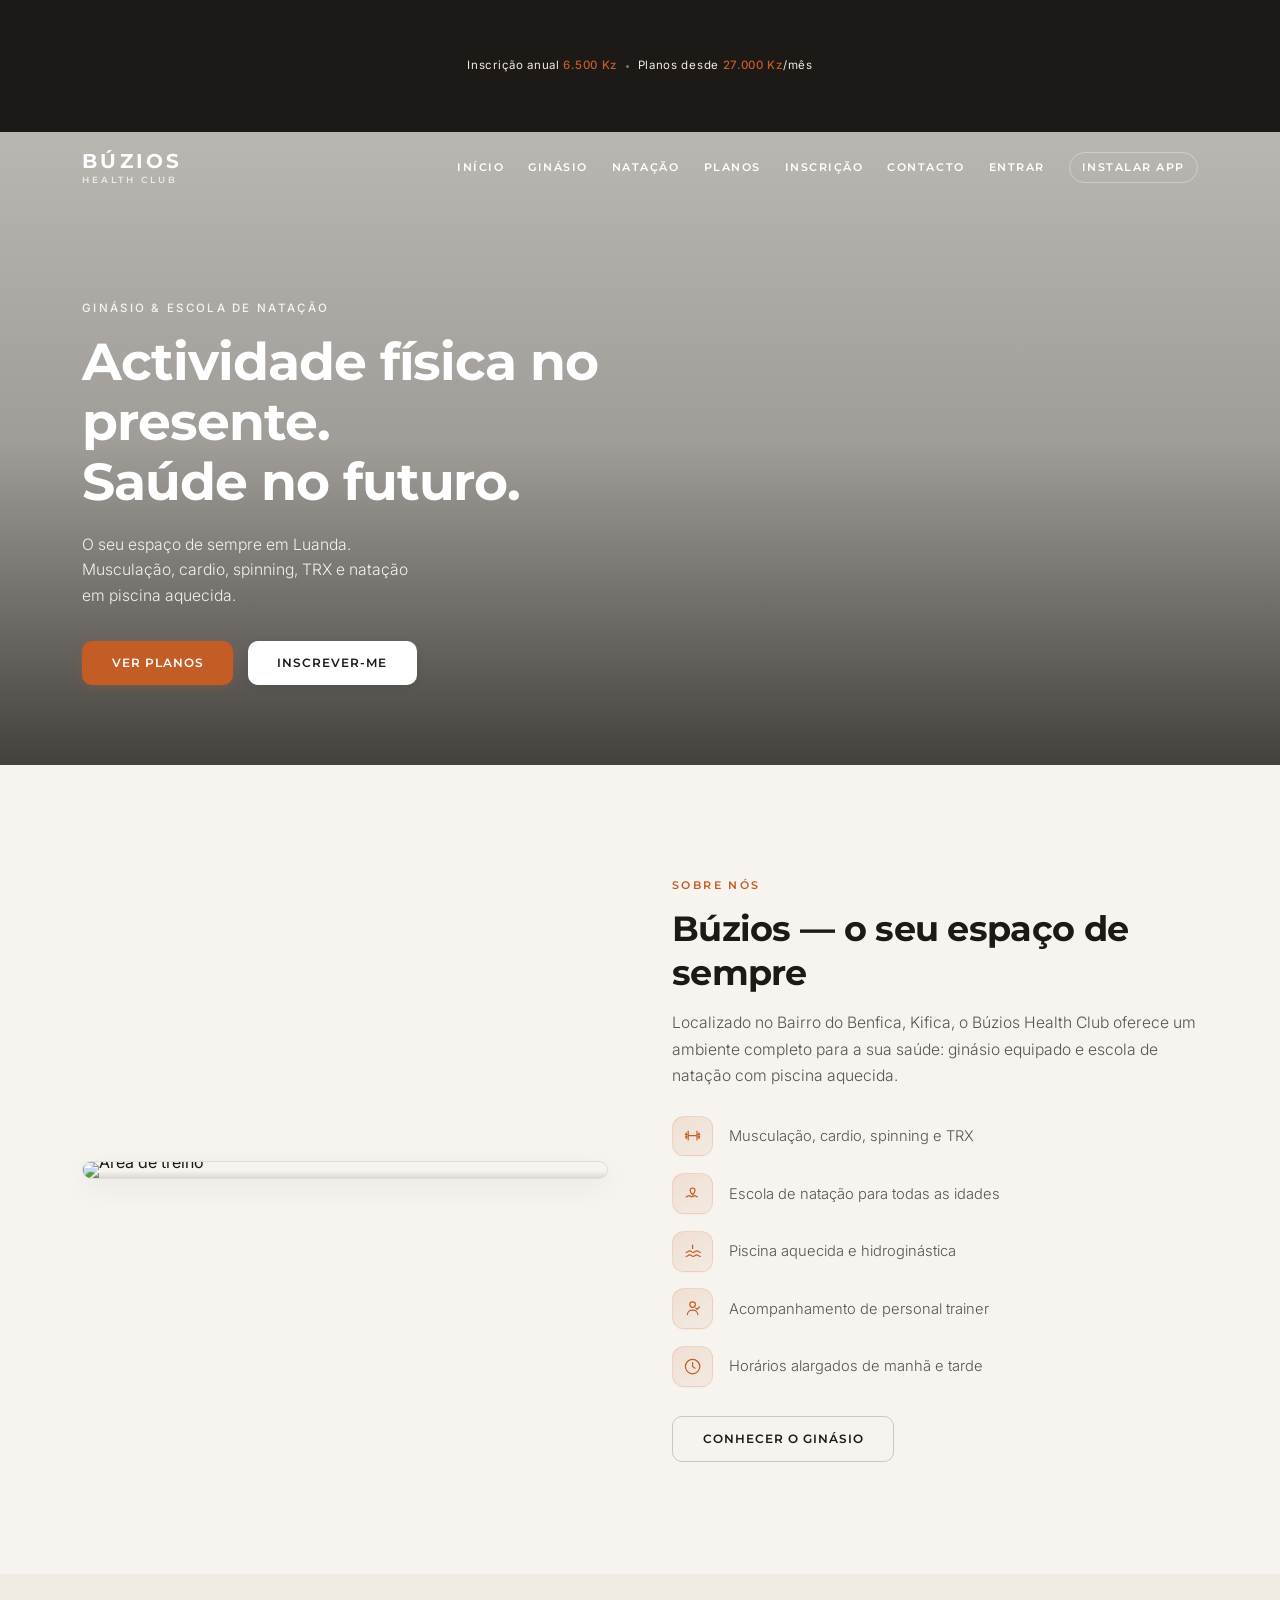
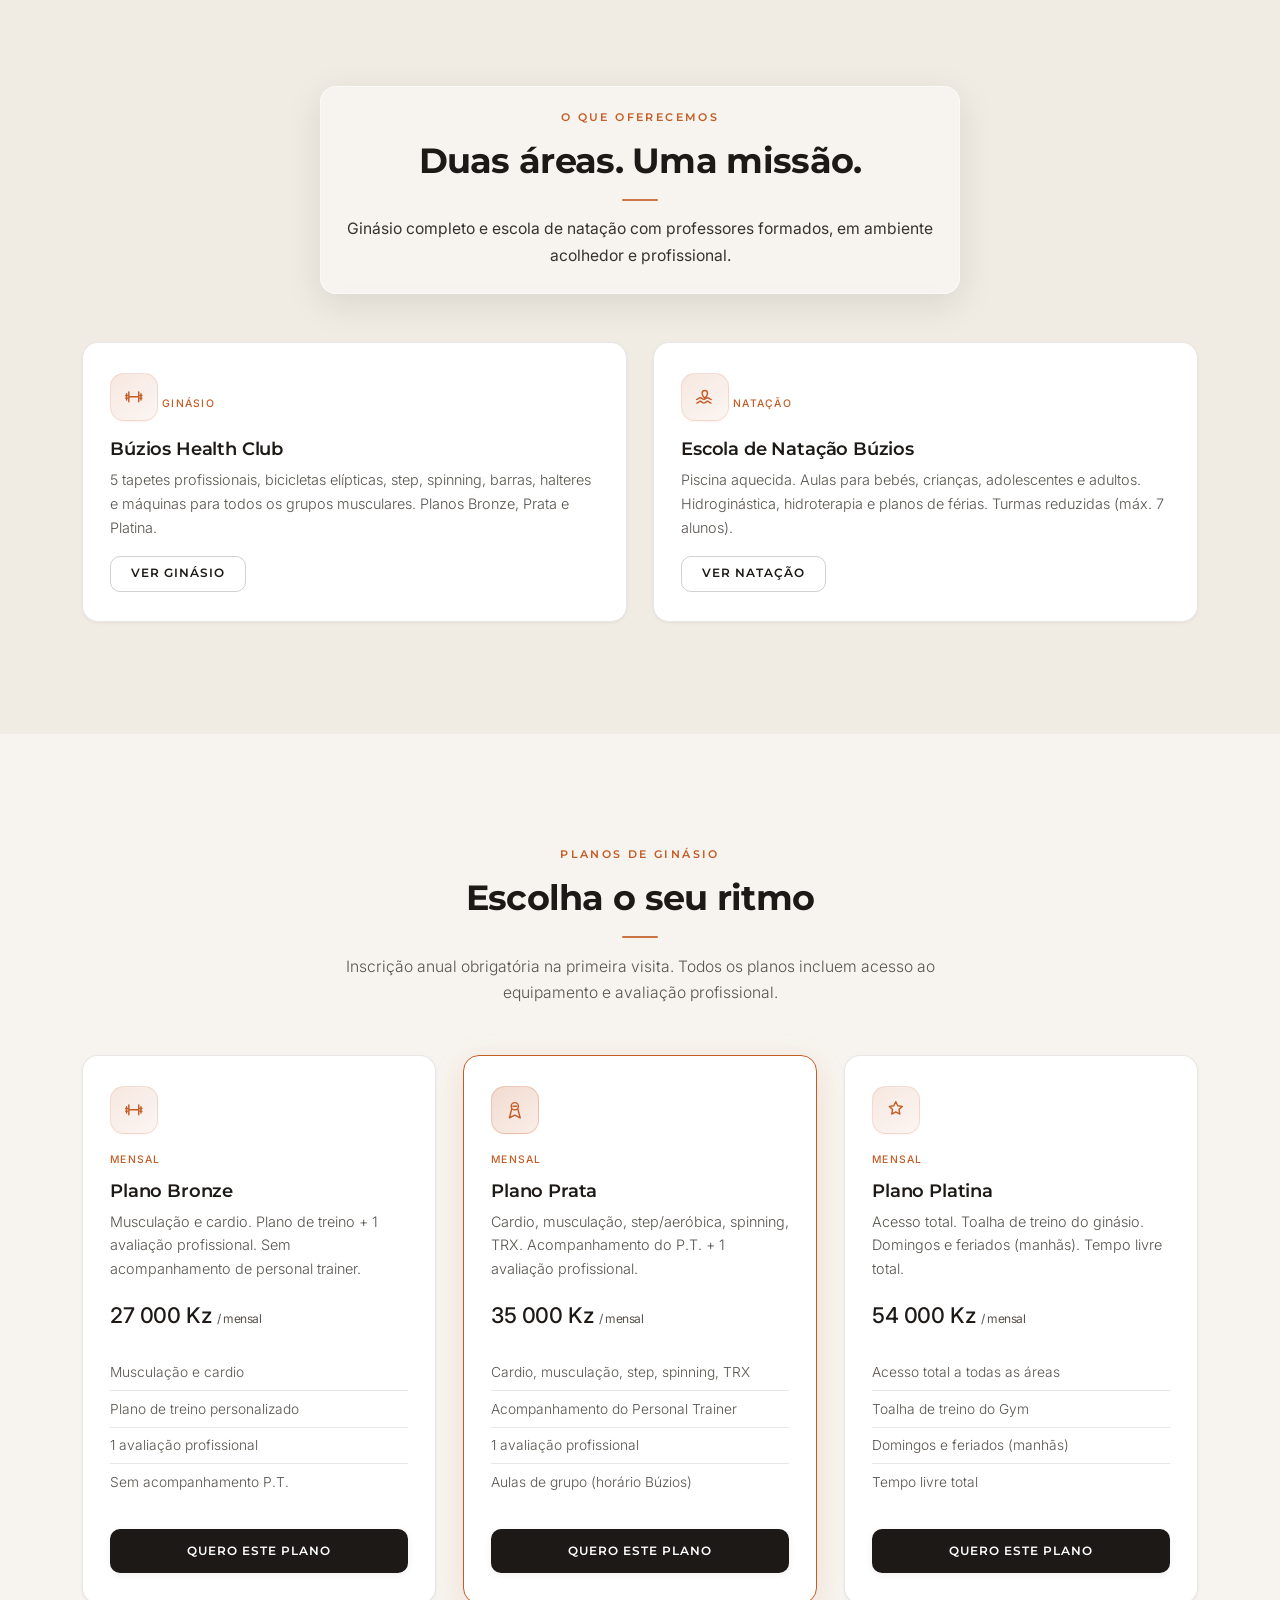
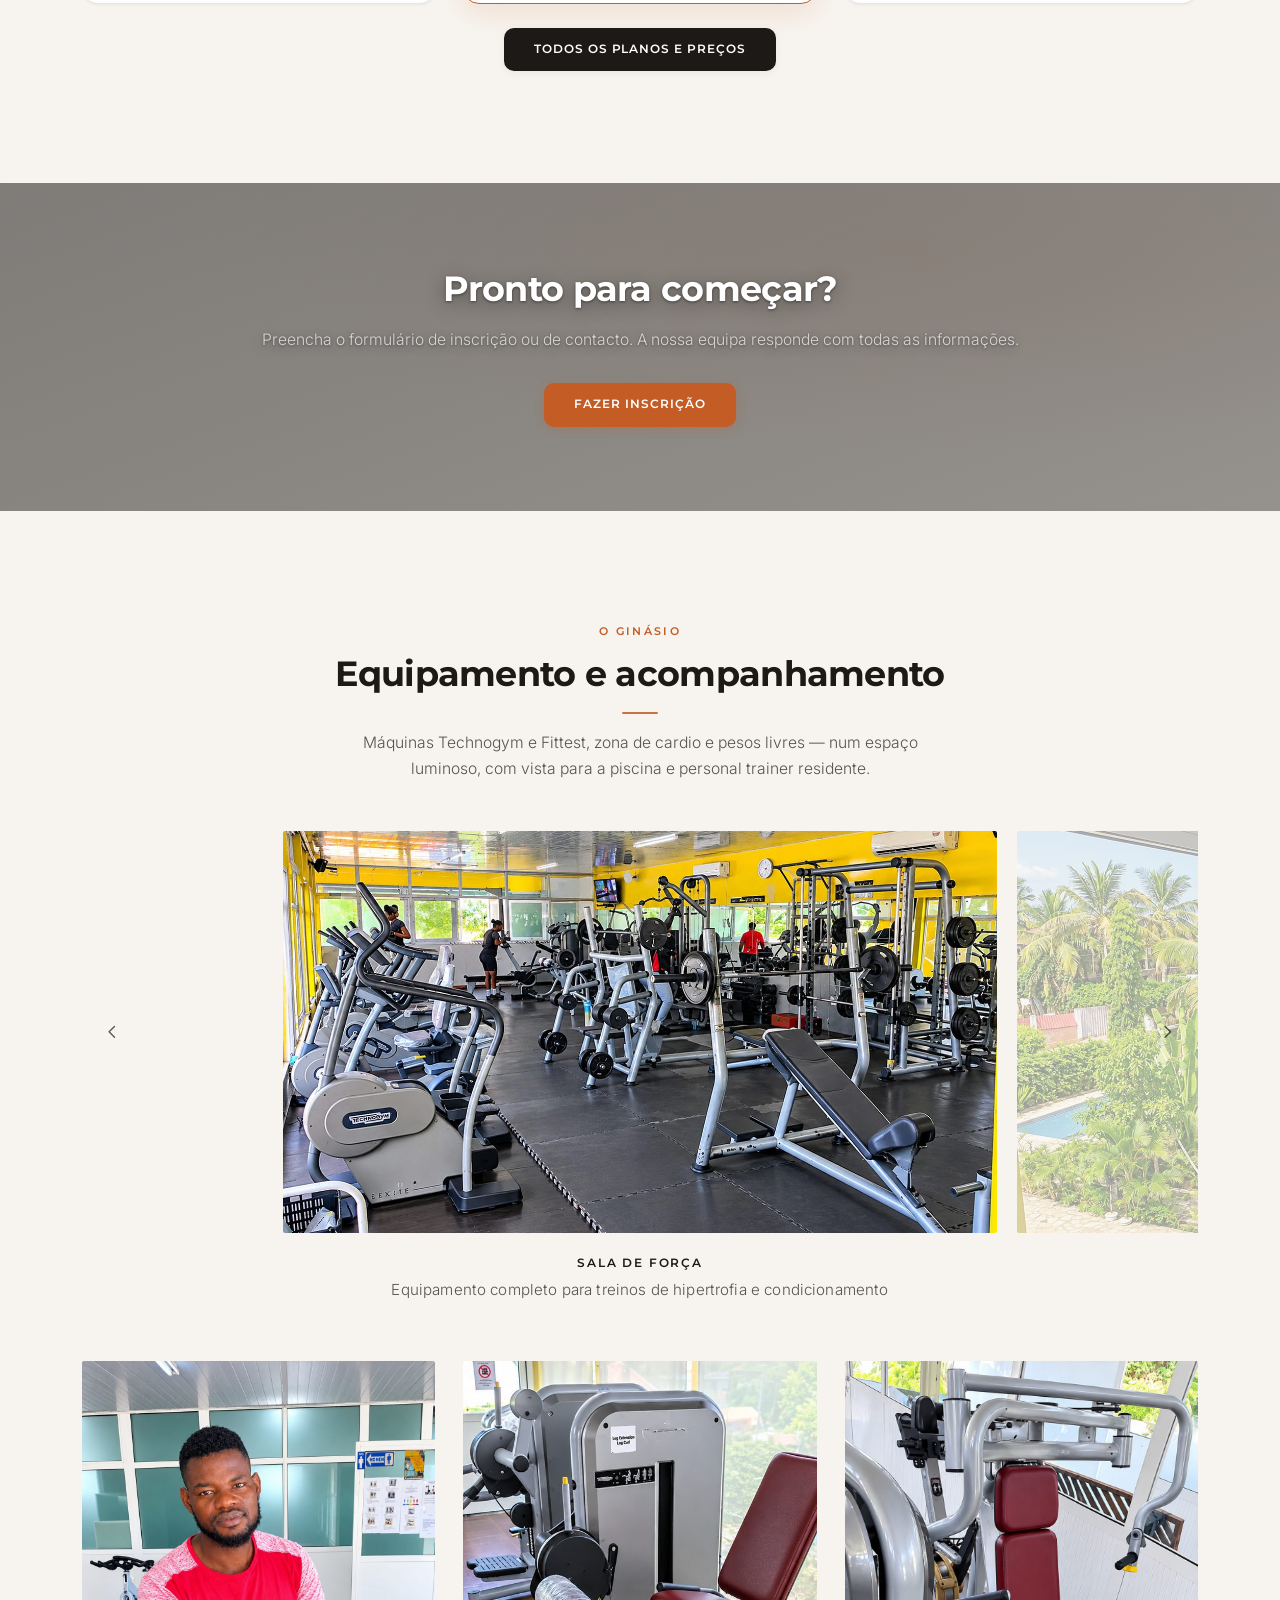
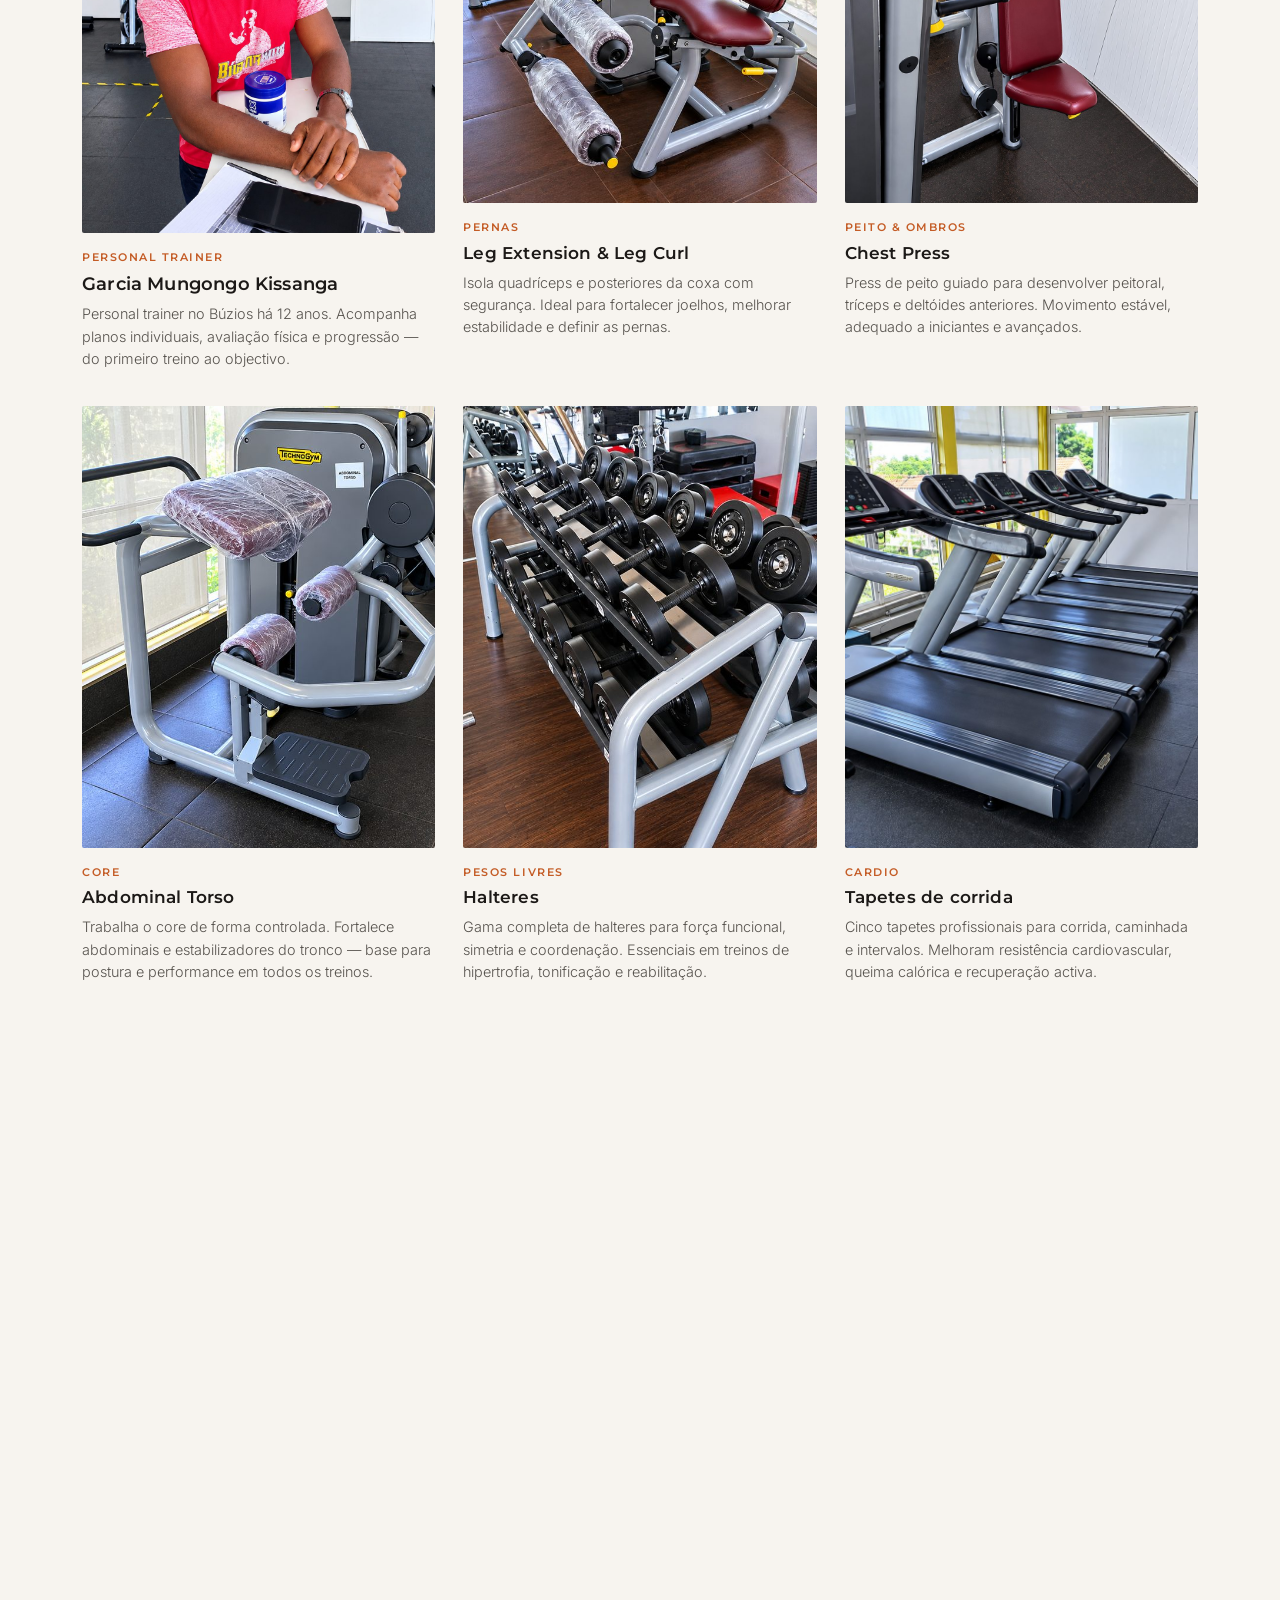
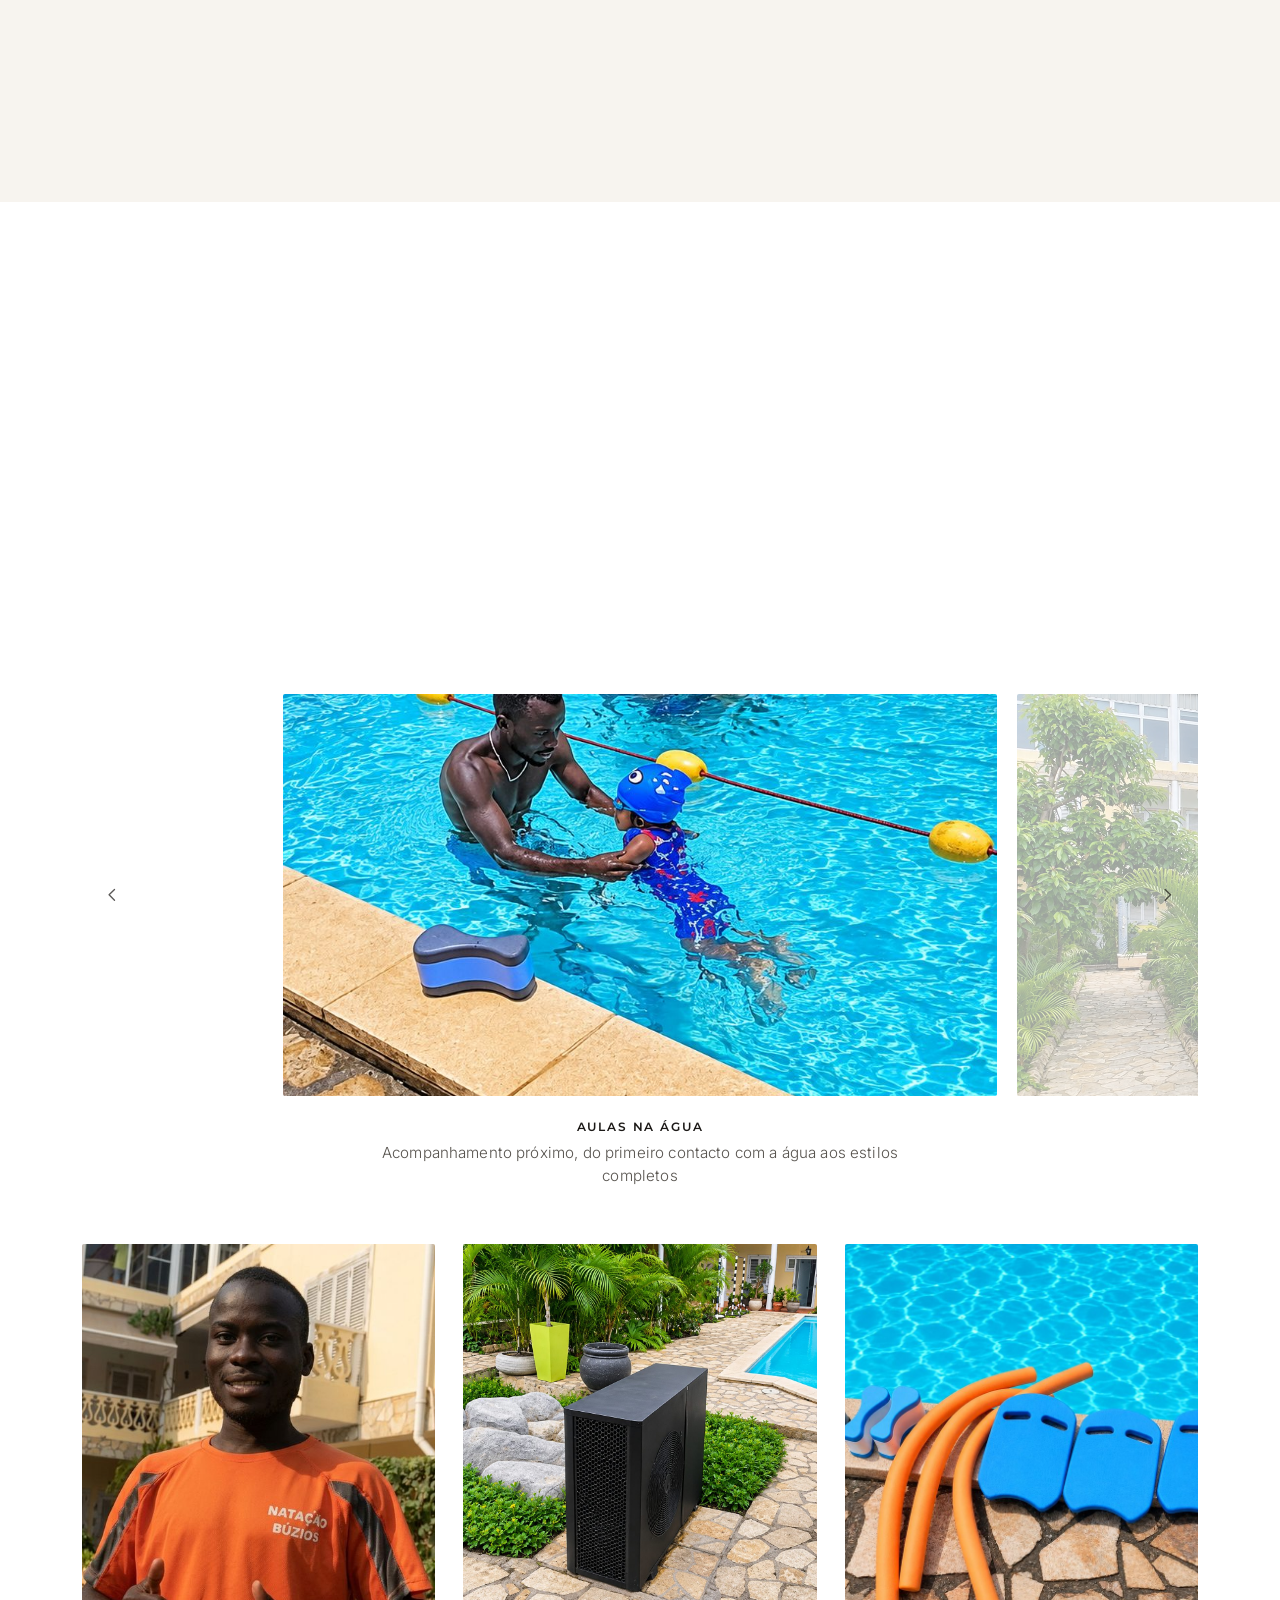
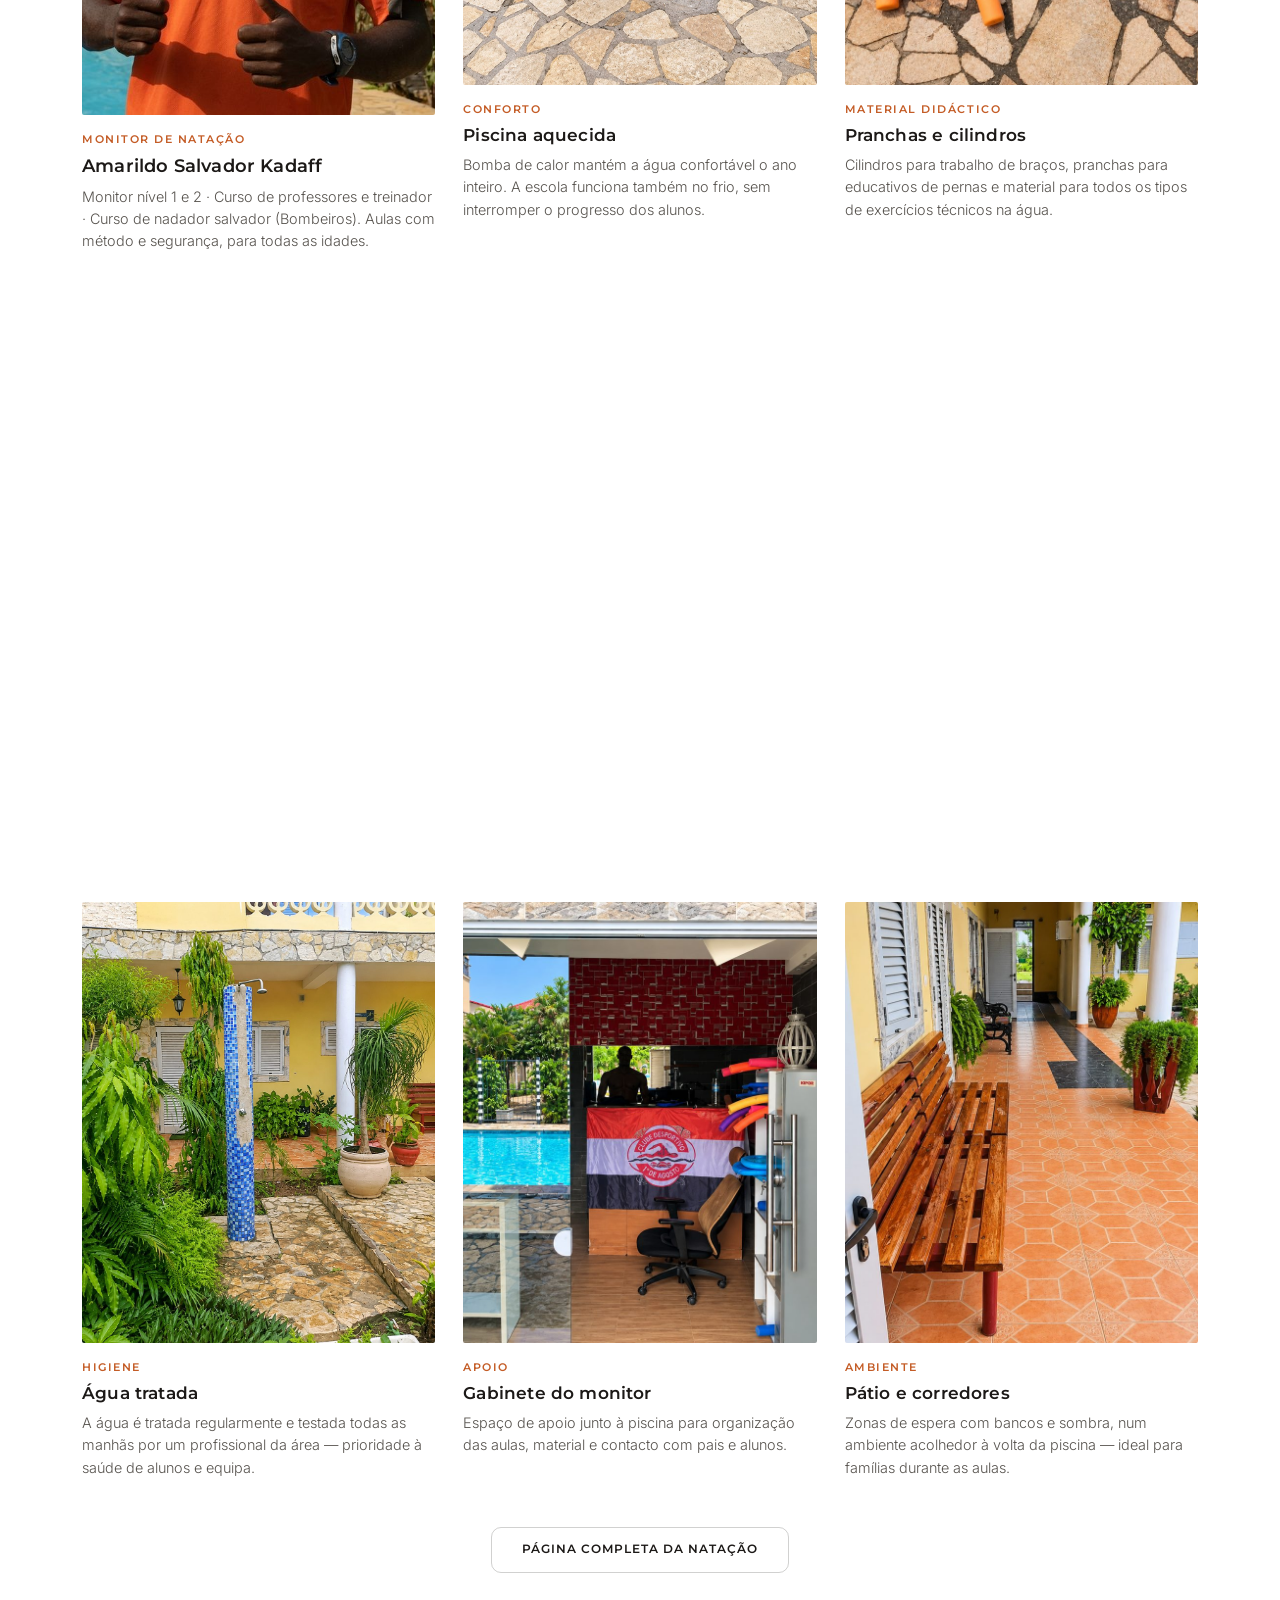
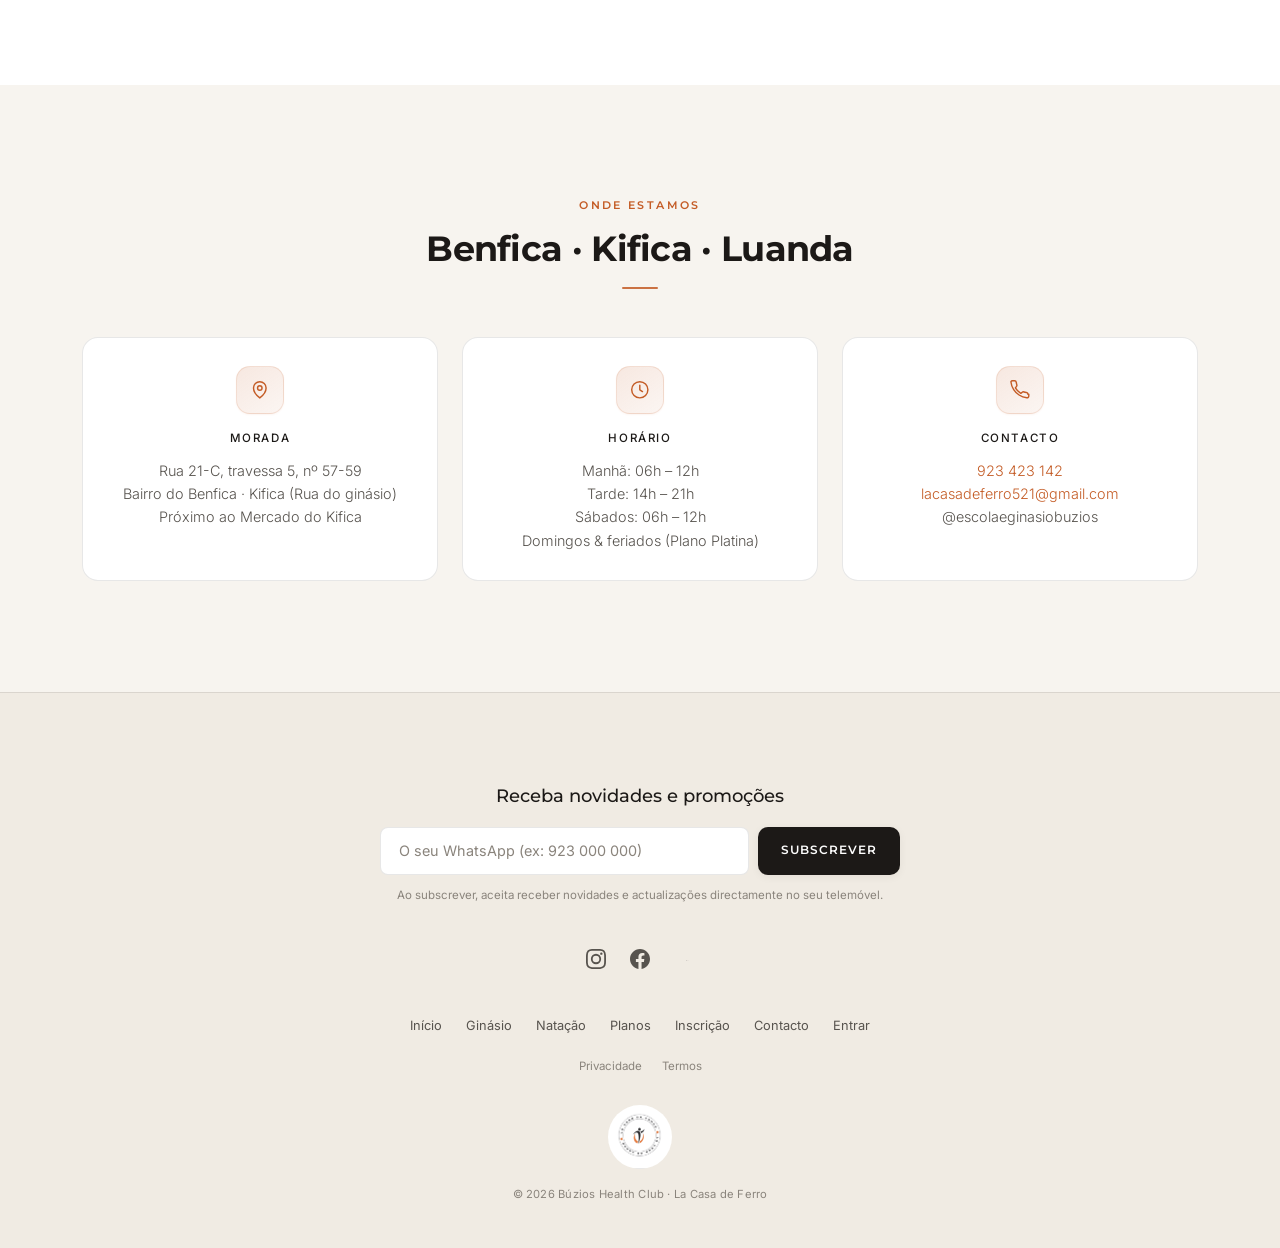
==== commit 4d021217: "n" ====
--- a/buzios/index.html
+++ b/buzios/index.html
@@ -55,7 +55,7 @@
     ],
     "address": {
       "@type": "PostalAddress",
-      "streetAddress": "Rua 21-c, travessa 5, Bairro do Benfica, Kifica nº 57-59",
+      "streetAddress": "Rua 21-C, travessa 5, nº 57-59, Bairro do Benfica, Kifica (Rua do ginásio)",
       "addressLocality": "Luanda",
       "addressRegion": "Luanda",
       "addressCountry": "AO"
@@ -136,7 +136,7 @@
       </button>
     </nav>
     <div class="drawer-footer">
-      <p>Rua 21-c, travessa 5, Benfica, Kifica<br>Luanda · Angola</p>
+      <p>Rua 21-C, travessa 5, nº 57-59, Benfica · Kifica<br>Luanda · Angola</p>
       <p style="margin-top:0.75rem">
         <a href="tel:+244923423142">923 423 142</a><br>
         <a href="mailto:lacasadeferro521@gmail.com">lacasadeferro521@gmail.com</a>
@@ -665,12 +665,12 @@
           <div class="info-item reveal reveal-delay-1">
             <span class="card-icon" aria-hidden="true"><svg viewBox="0 0 24 24" fill="none" stroke="currentColor" stroke-width="1.5" stroke-linecap="round" stroke-linejoin="round"><path d="M12 21s7-5.2 7-11a7 7 0 1 0-14 0c0 5.8 7 11 7 11z"/><circle cx="12" cy="10" r="2.5"/></svg></span>
             <h3 data-i18n="loc.addressTitle">Morada</h3>
-            <p>Rua 21-c, travessa 5, Bairro do Benfica<br>Kifica nº 57-59<br>Próximo ao Mercado do Kifica</p>
+            <p>Rua 21-C, travessa 5, nº 57-59<br>Bairro do Benfica · Kifica (Rua do ginásio)<br>Próximo ao Mercado do Kifica</p>
           </div>
           <div class="info-item reveal reveal-delay-2">
             <span class="card-icon" aria-hidden="true"><svg viewBox="0 0 24 24" fill="none" stroke="currentColor" stroke-width="1.5" stroke-linecap="round" stroke-linejoin="round"><circle cx="12" cy="12" r="9"/><path d="M12 7v5l3 2"/></svg></span>
             <h3 data-i18n="loc.hoursTitle">Horário</h3>
-            <p>Manhã: 06h – 12h<br>Tarde: 14h – 21h<br>Domingos & feriados (Plano Platina)</p>
+            <p>Manhã: 06h – 12h<br>Tarde: 14h – 21h<br>Sábados: 06h – 12h<br>Domingos & feriados (Plano Platina)</p>
           </div>
           <div class="info-item reveal reveal-delay-3">
             <span class="card-icon" aria-hidden="true"><svg viewBox="0 0 24 24" fill="none" stroke="currentColor" stroke-width="1.5" stroke-linecap="round" stroke-linejoin="round"><path d="M22 16.9v2a2 2 0 0 1-2.2 2 19.8 19.8 0 0 1-8.6-3.1 19.5 19.5 0 0 1-6-6 19.8 19.8 0 0 1-3.1-8.7A2 2 0 0 1 4.1 2h2a2 2 0 0 1 2 1.7c.1.9.3 1.8.6 2.6a2 2 0 0 1-.5 2.1L7.1 9.9a16 16 0 0 0 6 6l1.5-1.1a2 2 0 0 1 2.1-.4c.8.3 1.7.5 2.6.6a2 2 0 0 1 1.7 2z"/></svg></span>
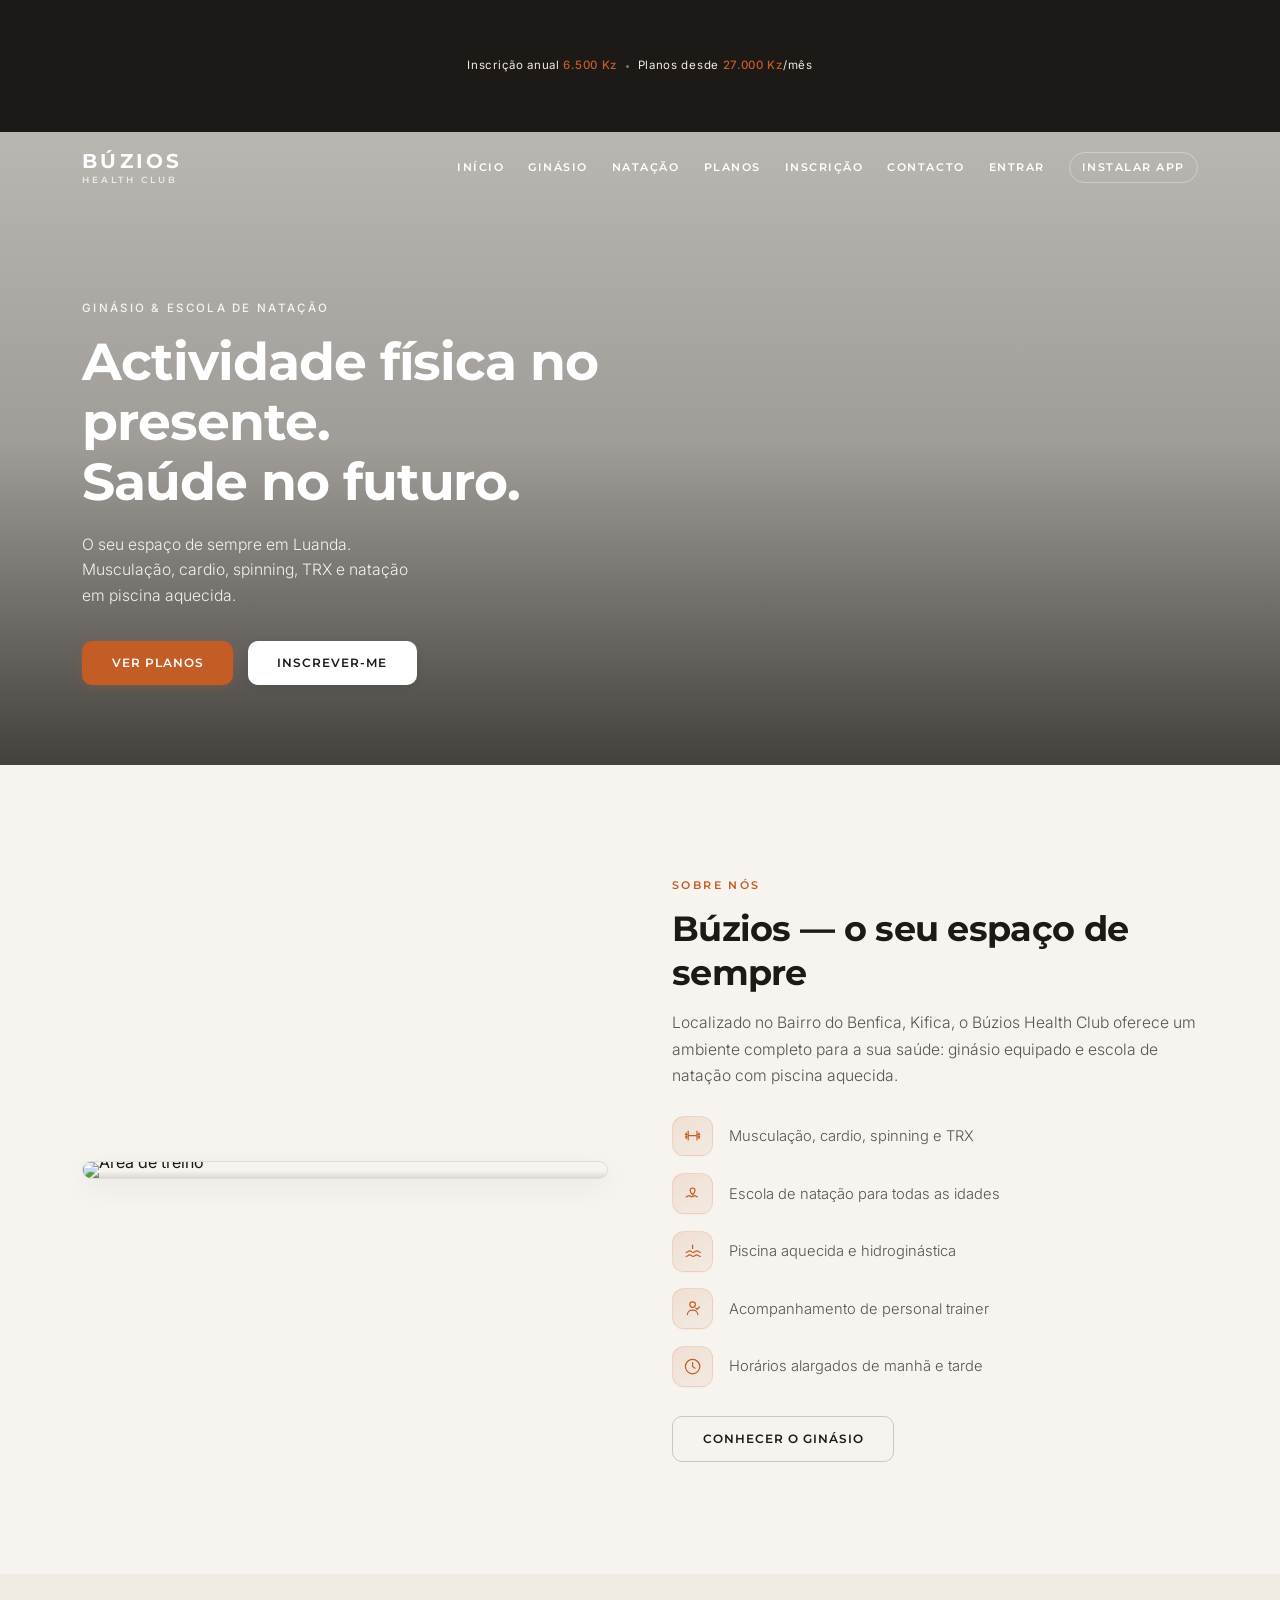
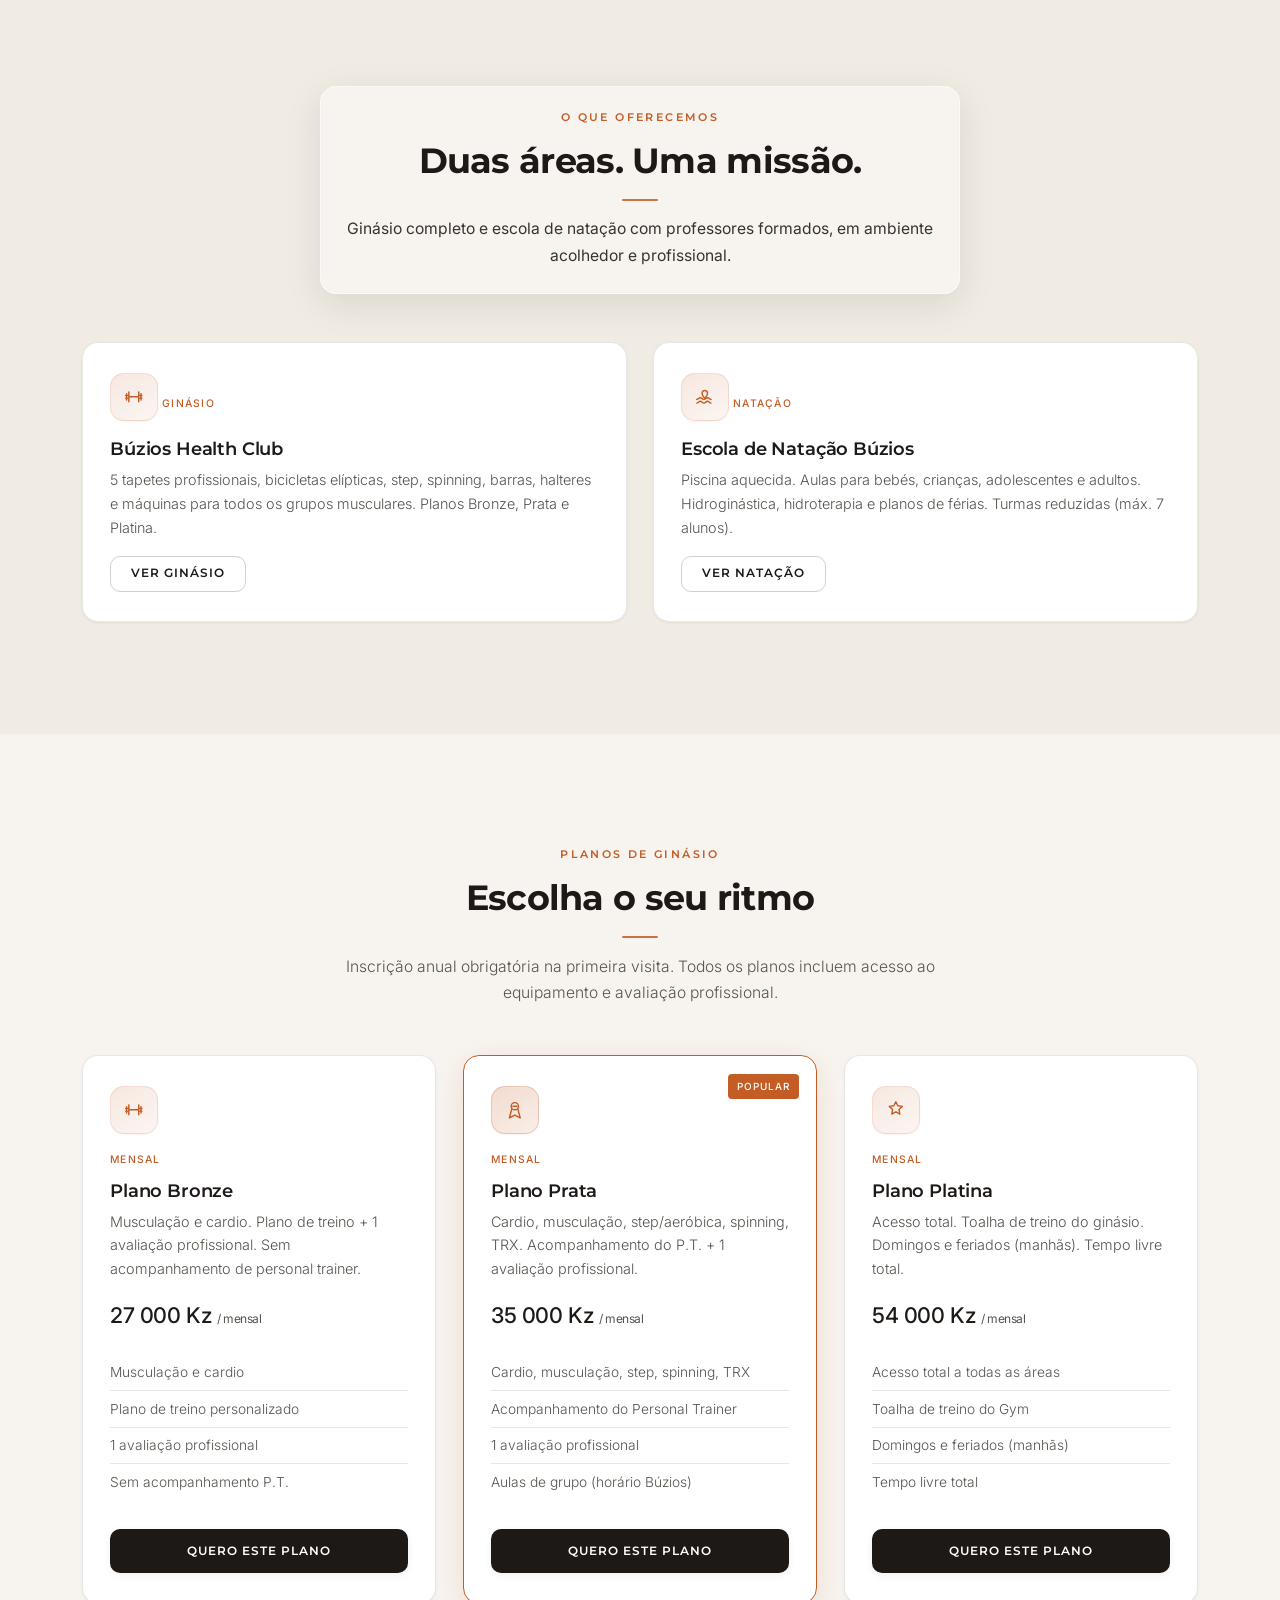
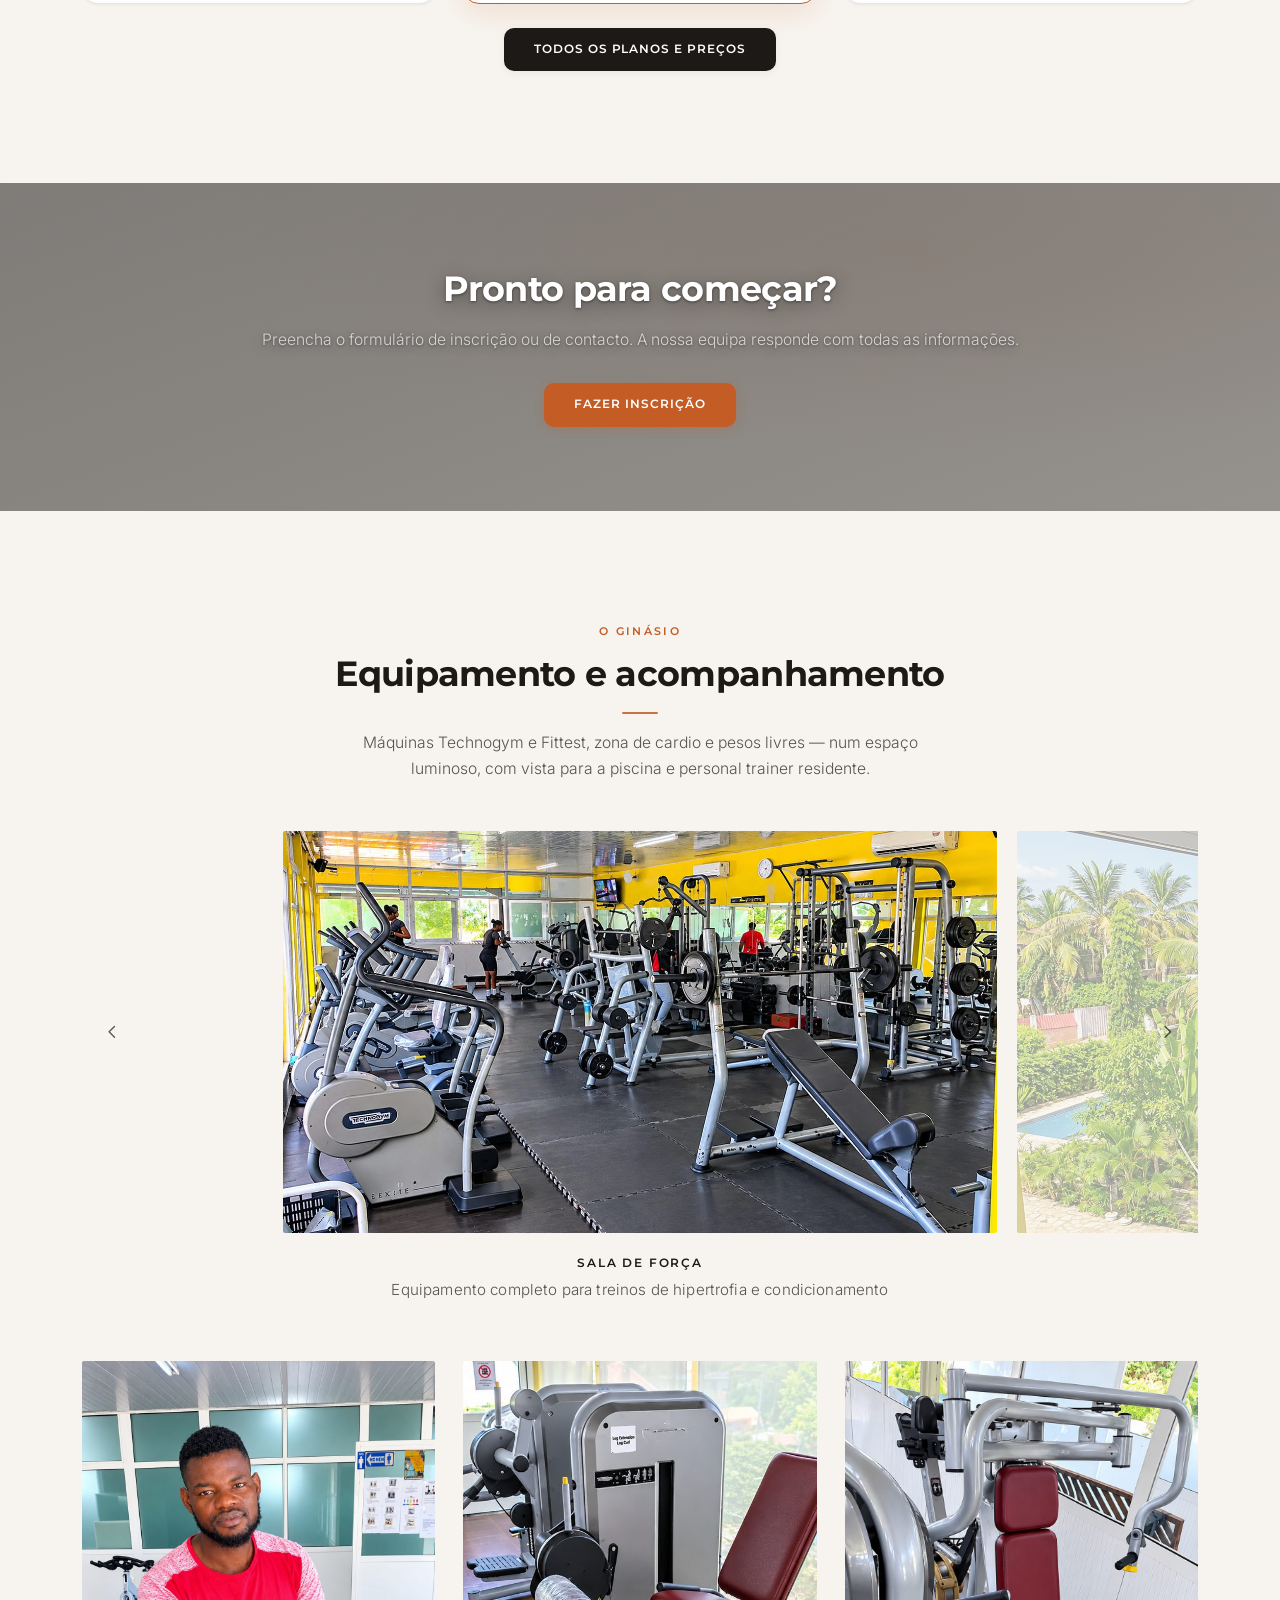
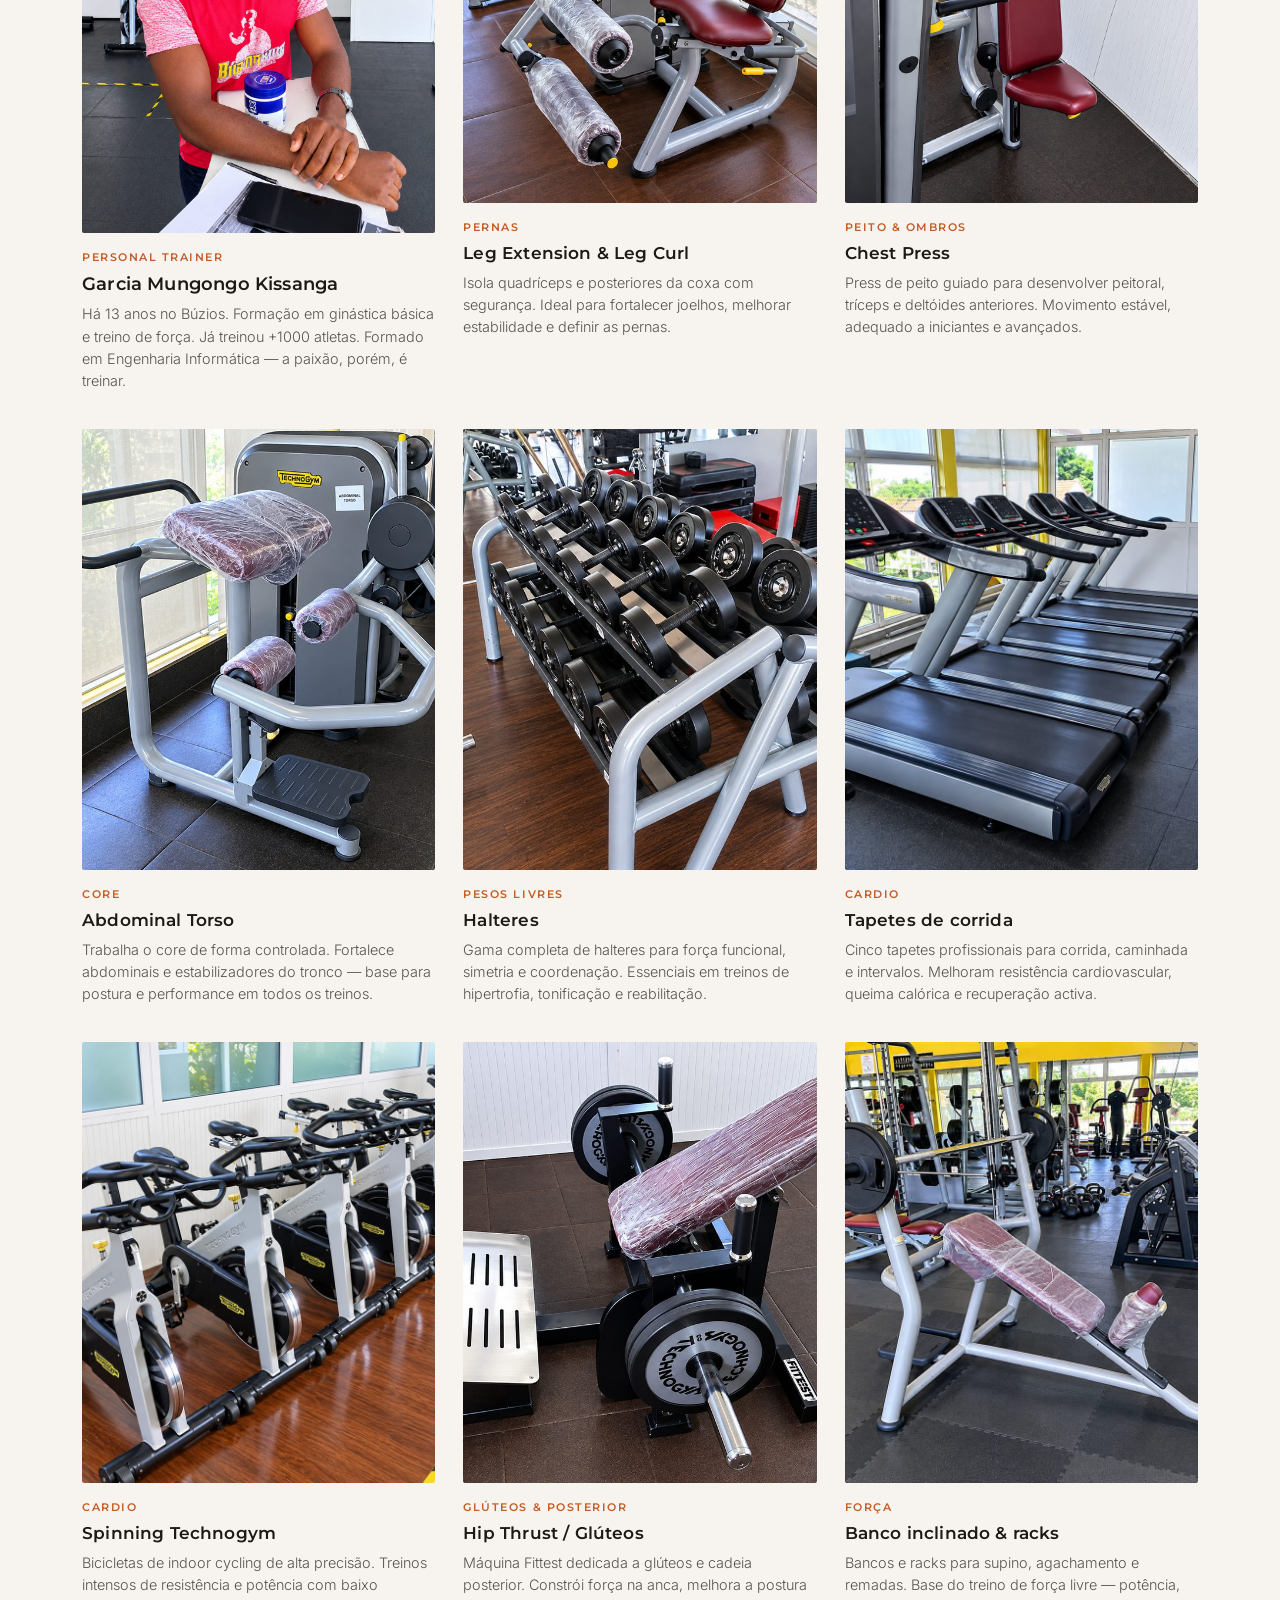
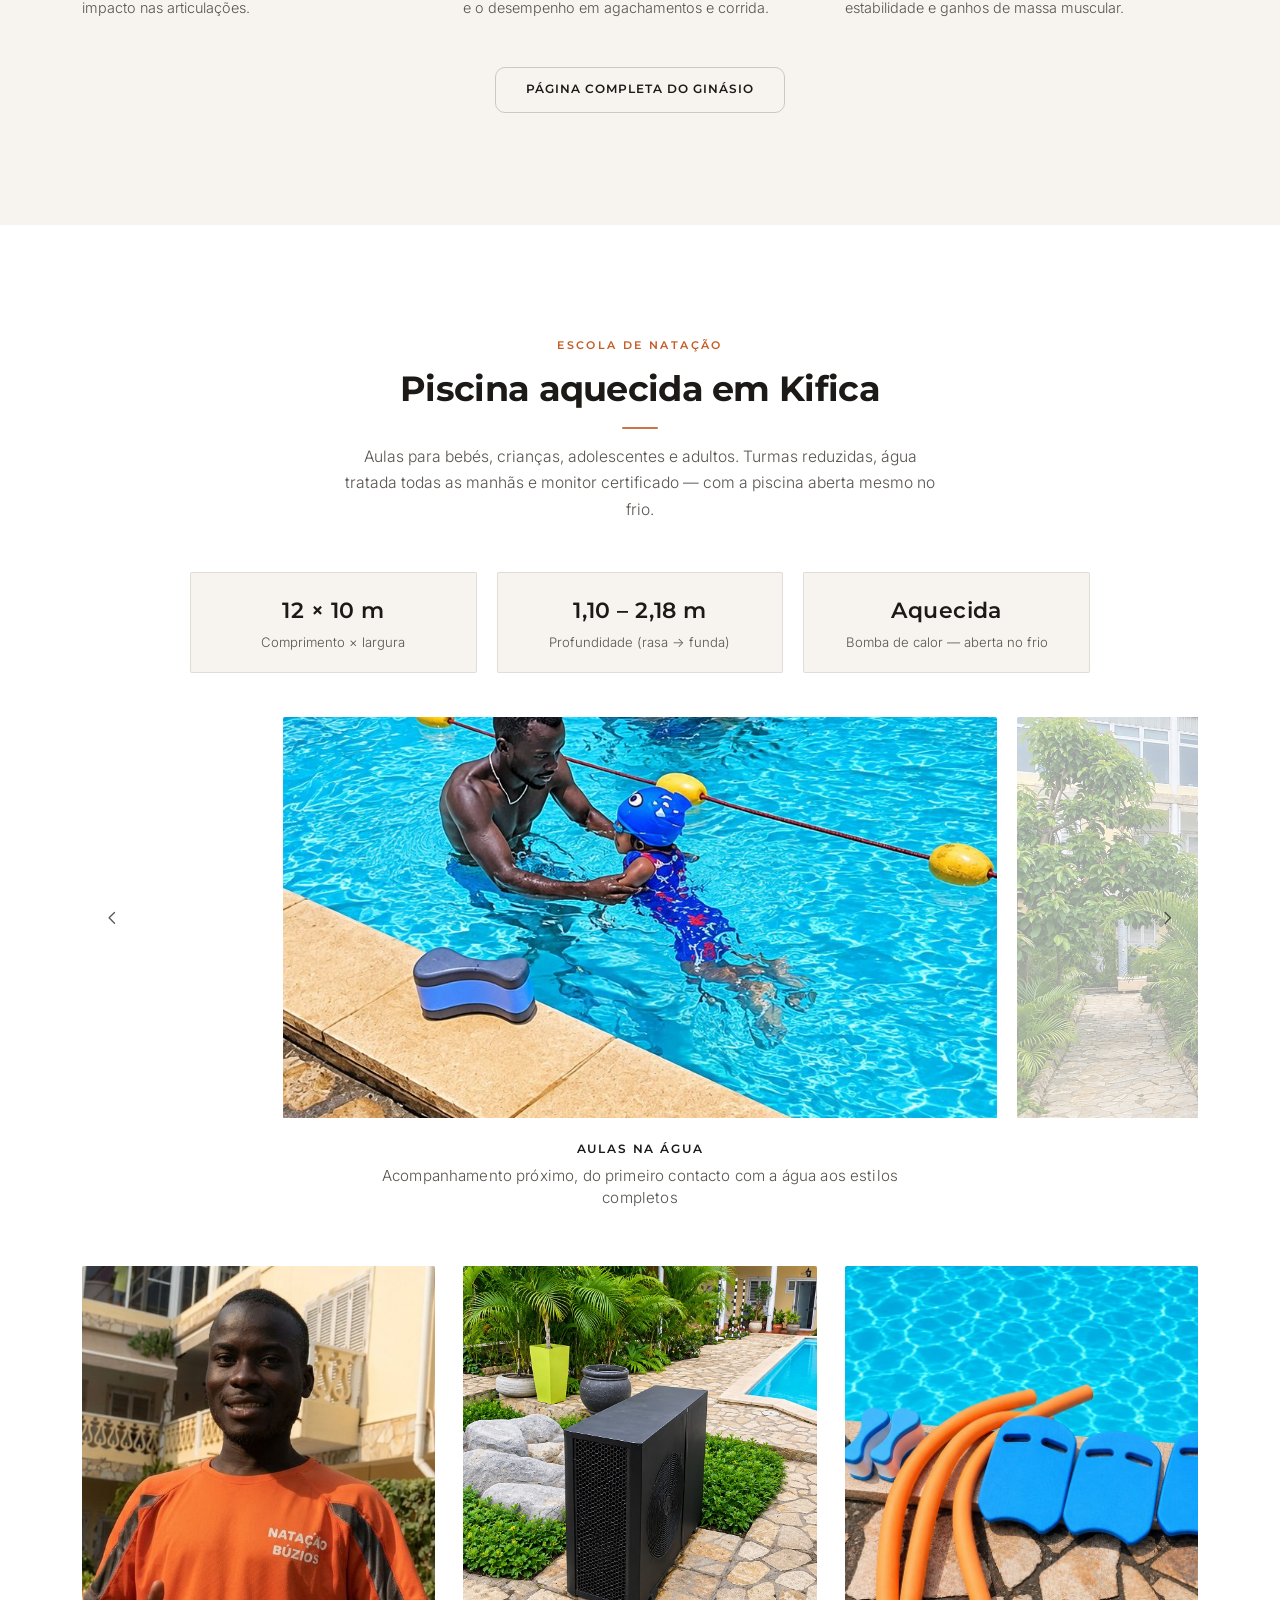
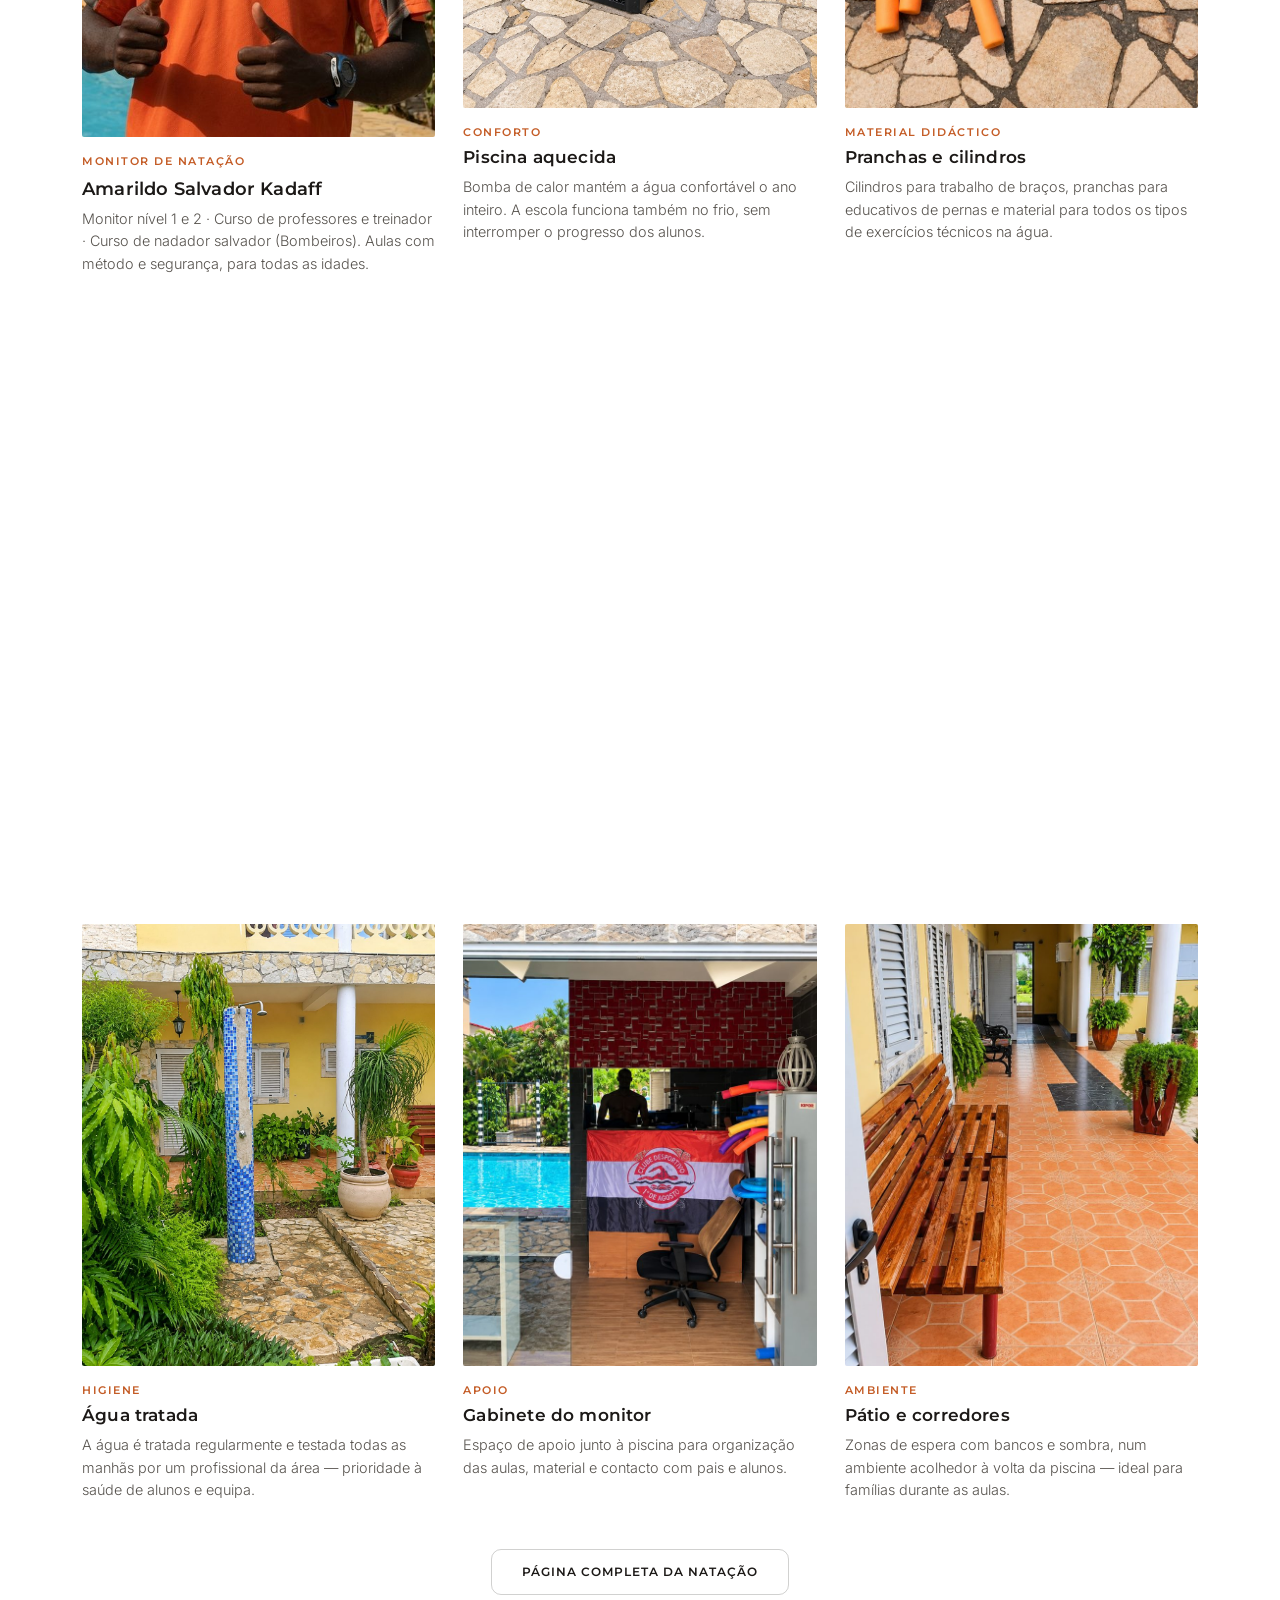
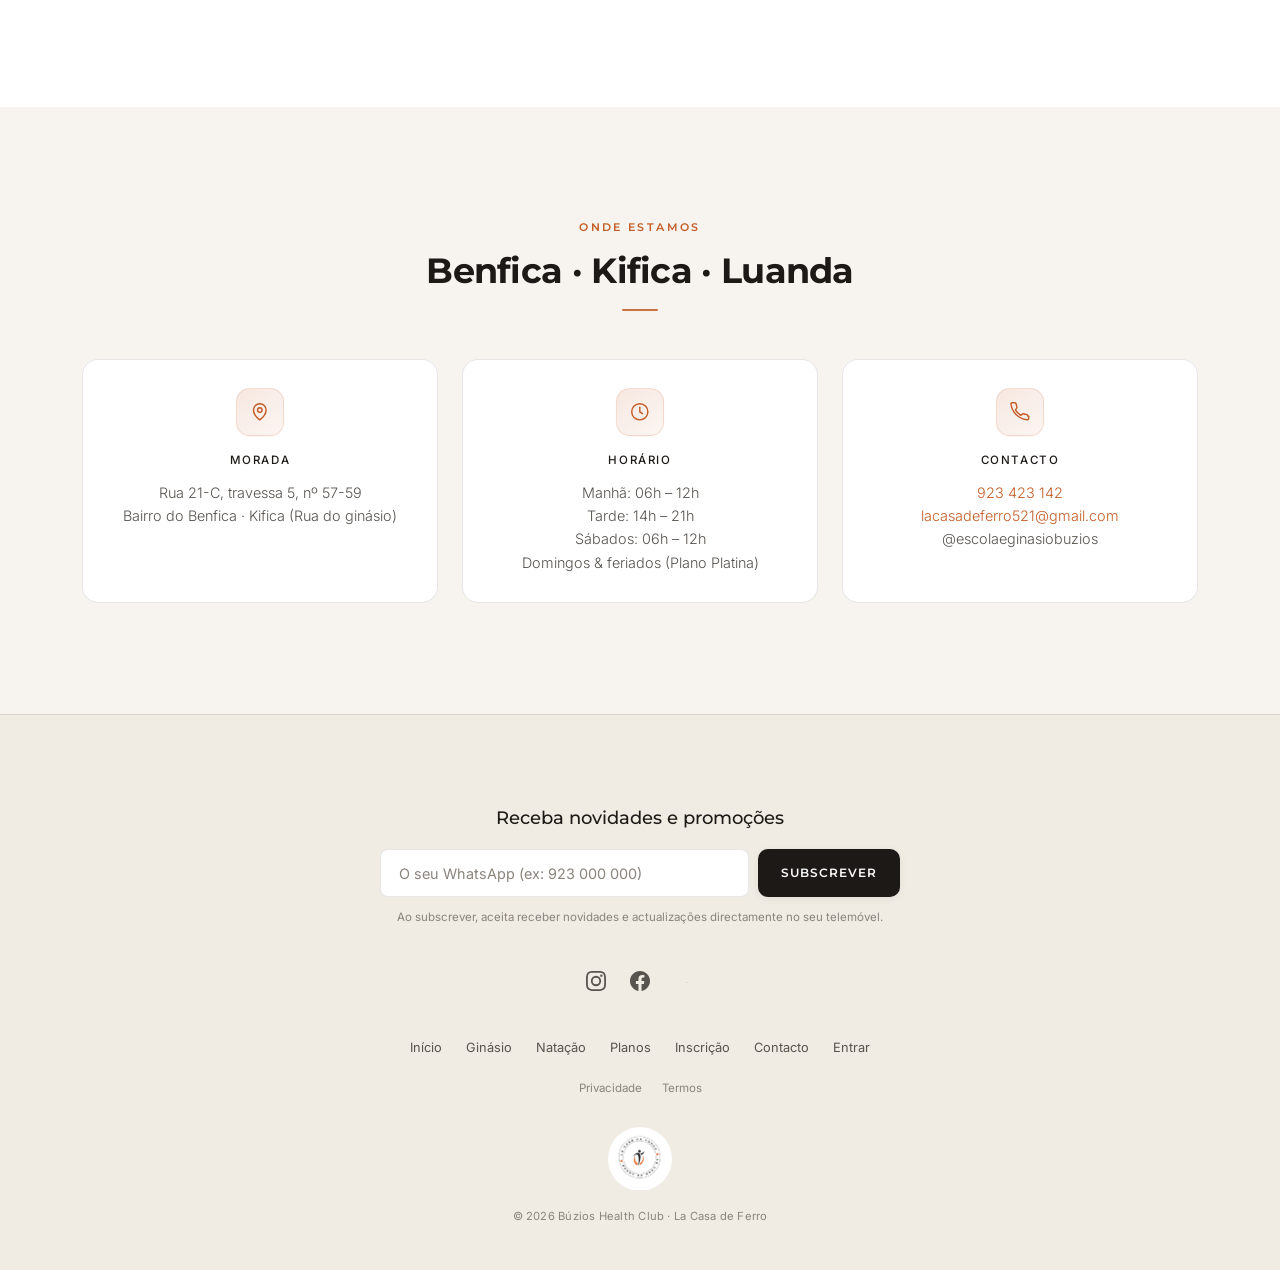
==== commit fae82aff: "n" ====
--- a/buzios/index.html
+++ b/buzios/index.html
@@ -386,7 +386,7 @@
             </div>
             <p class="gym-equip-card-label">Personal trainer</p>
             <h3 class="gym-equip-card-title">Garcia Mungongo Kissanga</h3>
-            <p class="gym-equip-card-text">Personal trainer no Búzios há 12 anos. Acompanha planos individuais, avaliação física e progressão — do primeiro treino ao objectivo.</p>
+            <p class="gym-equip-card-text">Há 13 anos no Búzios. Formação em ginástica básica e treino de força. Já treinou +1000 atletas. Formado em Engenharia Informática — a paixão, porém, é treinar.</p>
           </article>
 
           <article class="gym-equip-card reveal reveal-delay-1">
@@ -665,7 +665,7 @@
           <div class="info-item reveal reveal-delay-1">
             <span class="card-icon" aria-hidden="true"><svg viewBox="0 0 24 24" fill="none" stroke="currentColor" stroke-width="1.5" stroke-linecap="round" stroke-linejoin="round"><path d="M12 21s7-5.2 7-11a7 7 0 1 0-14 0c0 5.8 7 11 7 11z"/><circle cx="12" cy="10" r="2.5"/></svg></span>
             <h3 data-i18n="loc.addressTitle">Morada</h3>
-            <p>Rua 21-C, travessa 5, nº 57-59<br>Bairro do Benfica · Kifica (Rua do ginásio)<br>Próximo ao Mercado do Kifica</p>
+            <p>Rua 21-C, travessa 5, nº 57-59<br>Bairro do Benfica · Kifica (Rua do ginásio)</p>
           </div>
           <div class="info-item reveal reveal-delay-2">
             <span class="card-icon" aria-hidden="true"><svg viewBox="0 0 24 24" fill="none" stroke="currentColor" stroke-width="1.5" stroke-linecap="round" stroke-linejoin="round"><circle cx="12" cy="12" r="9"/><path d="M12 7v5l3 2"/></svg></span>
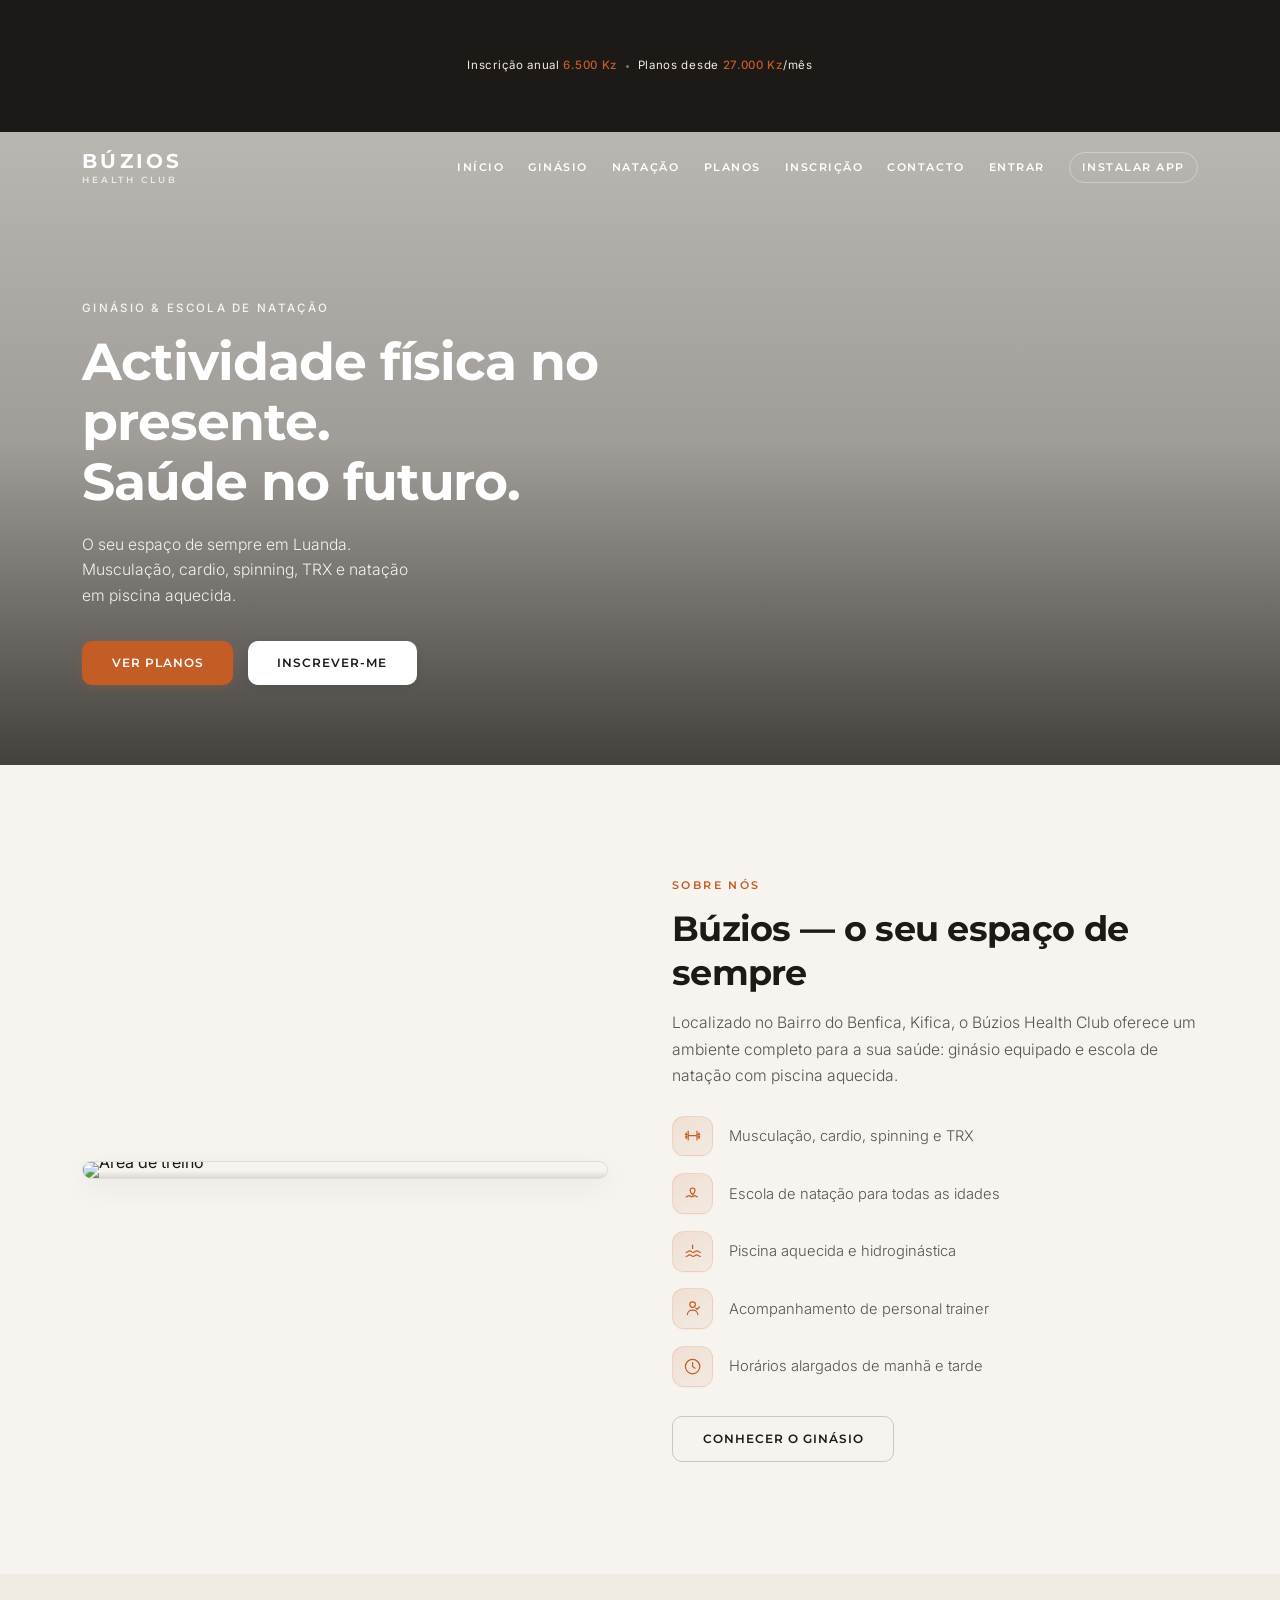
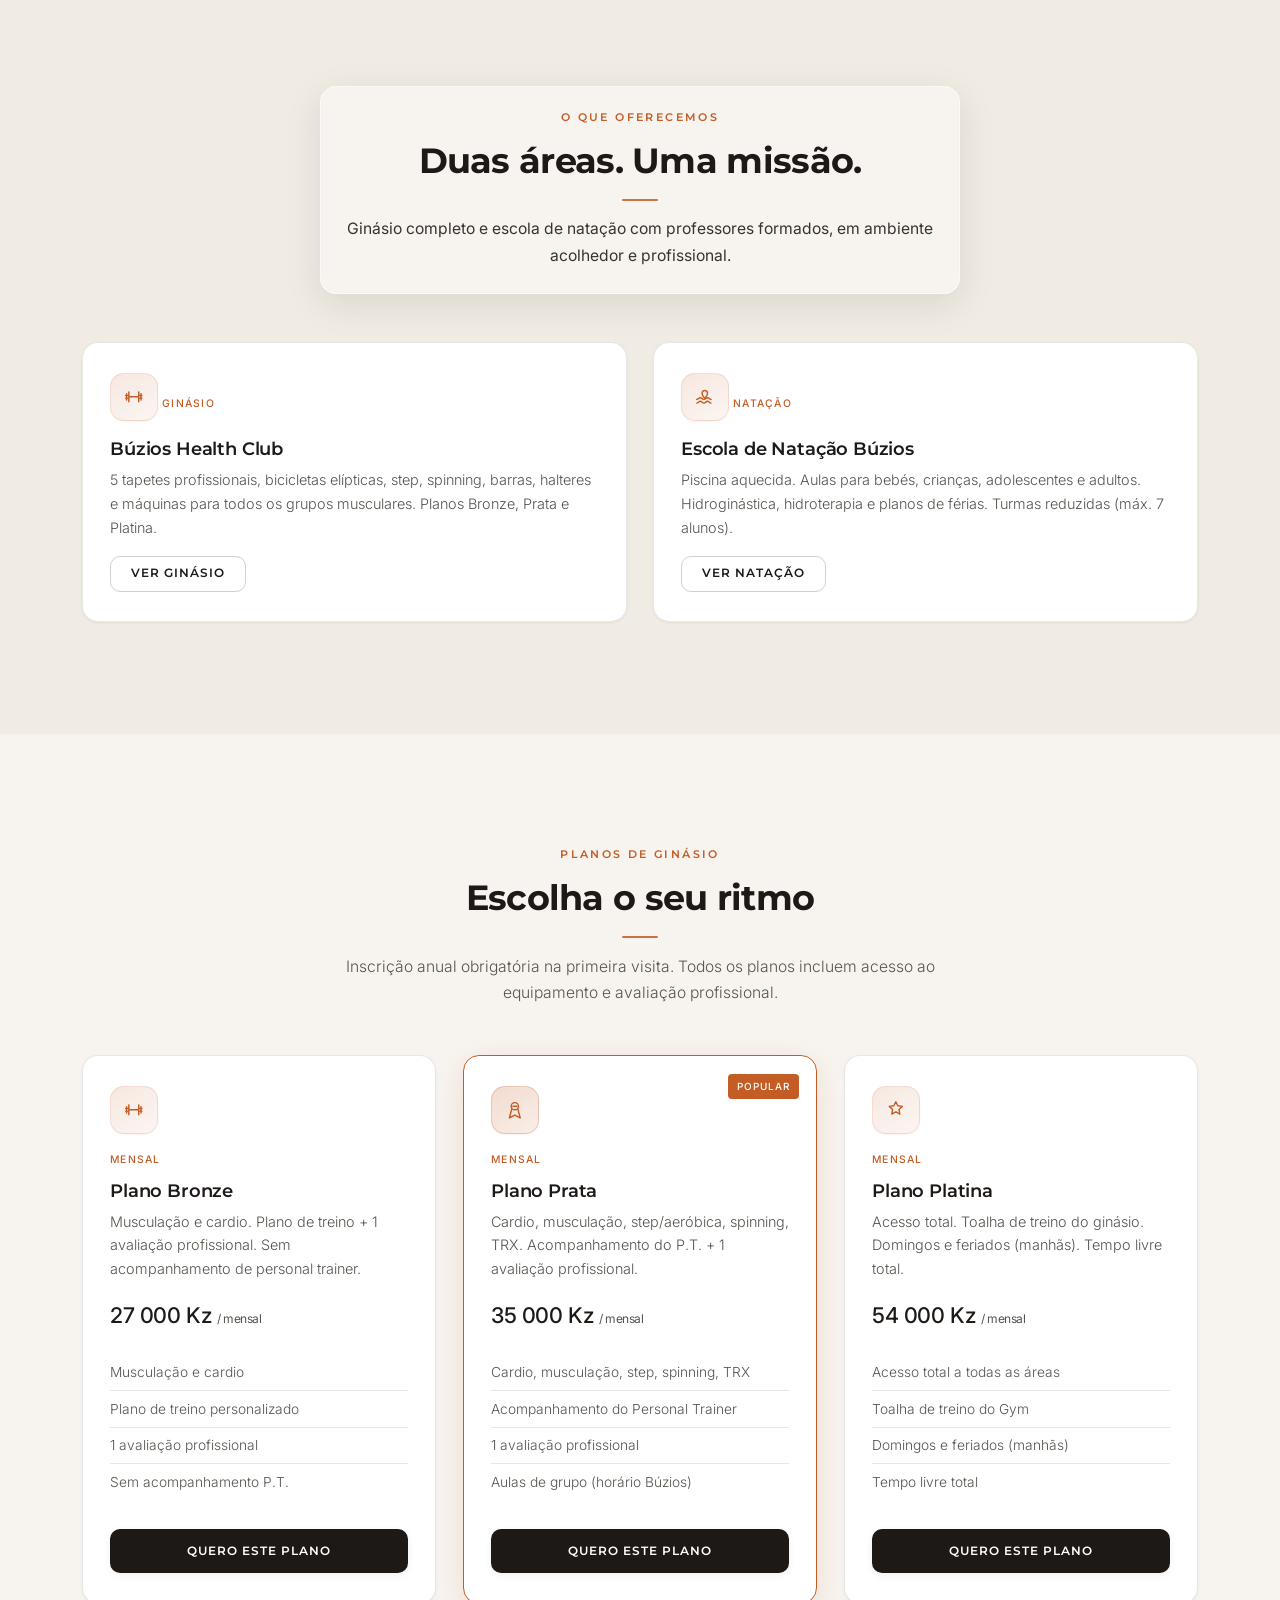
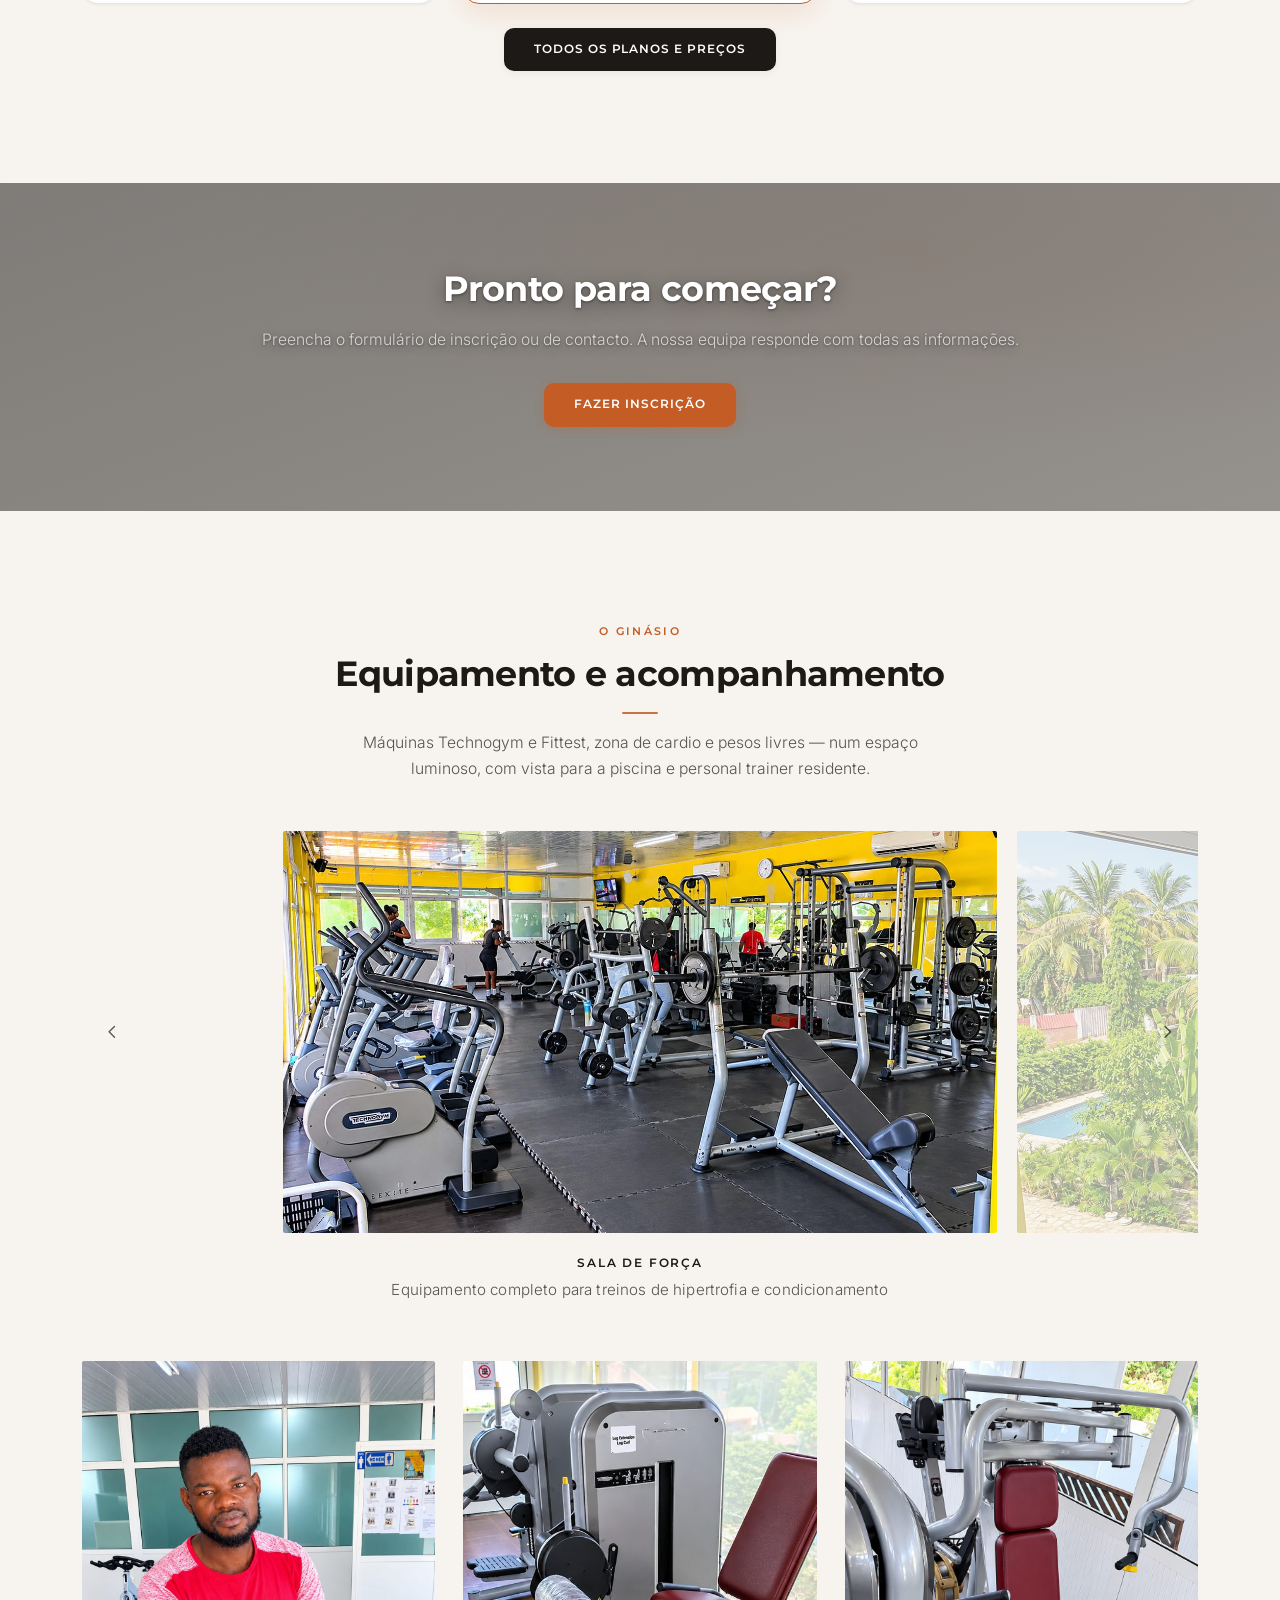
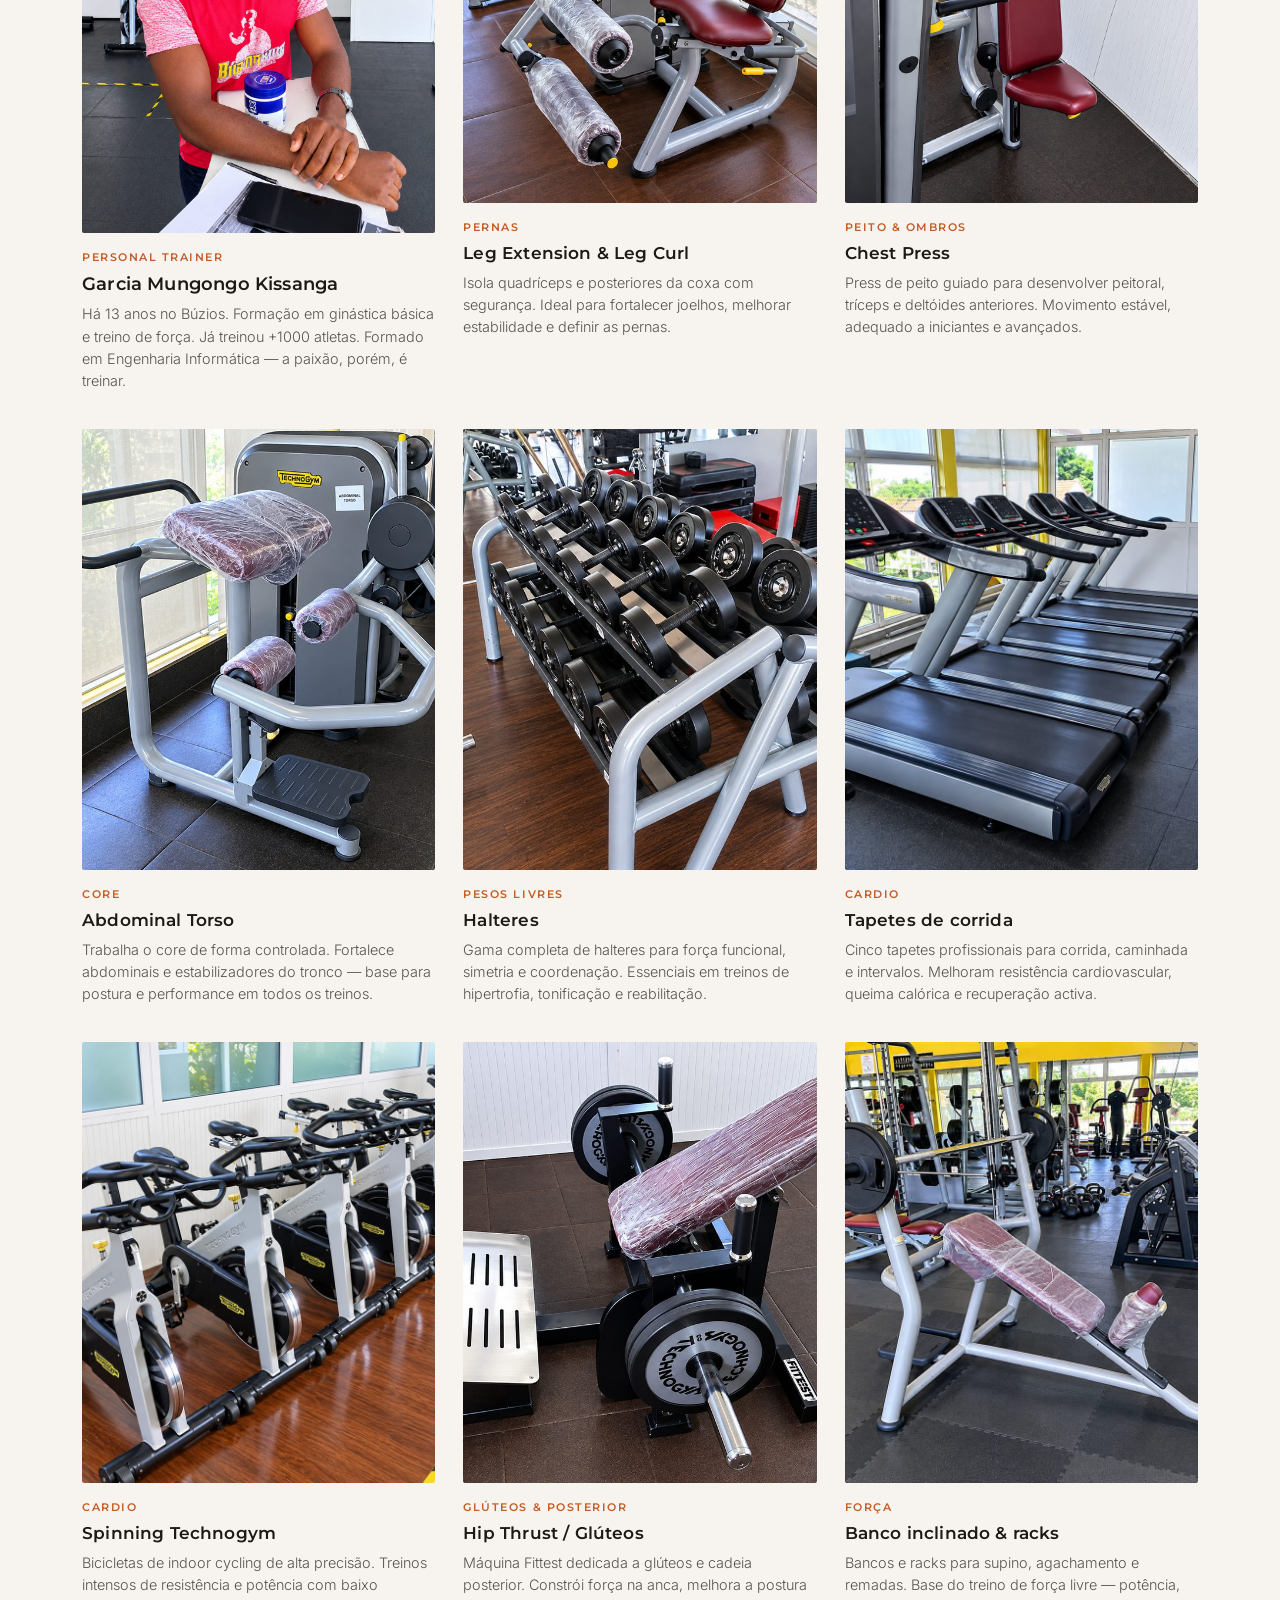
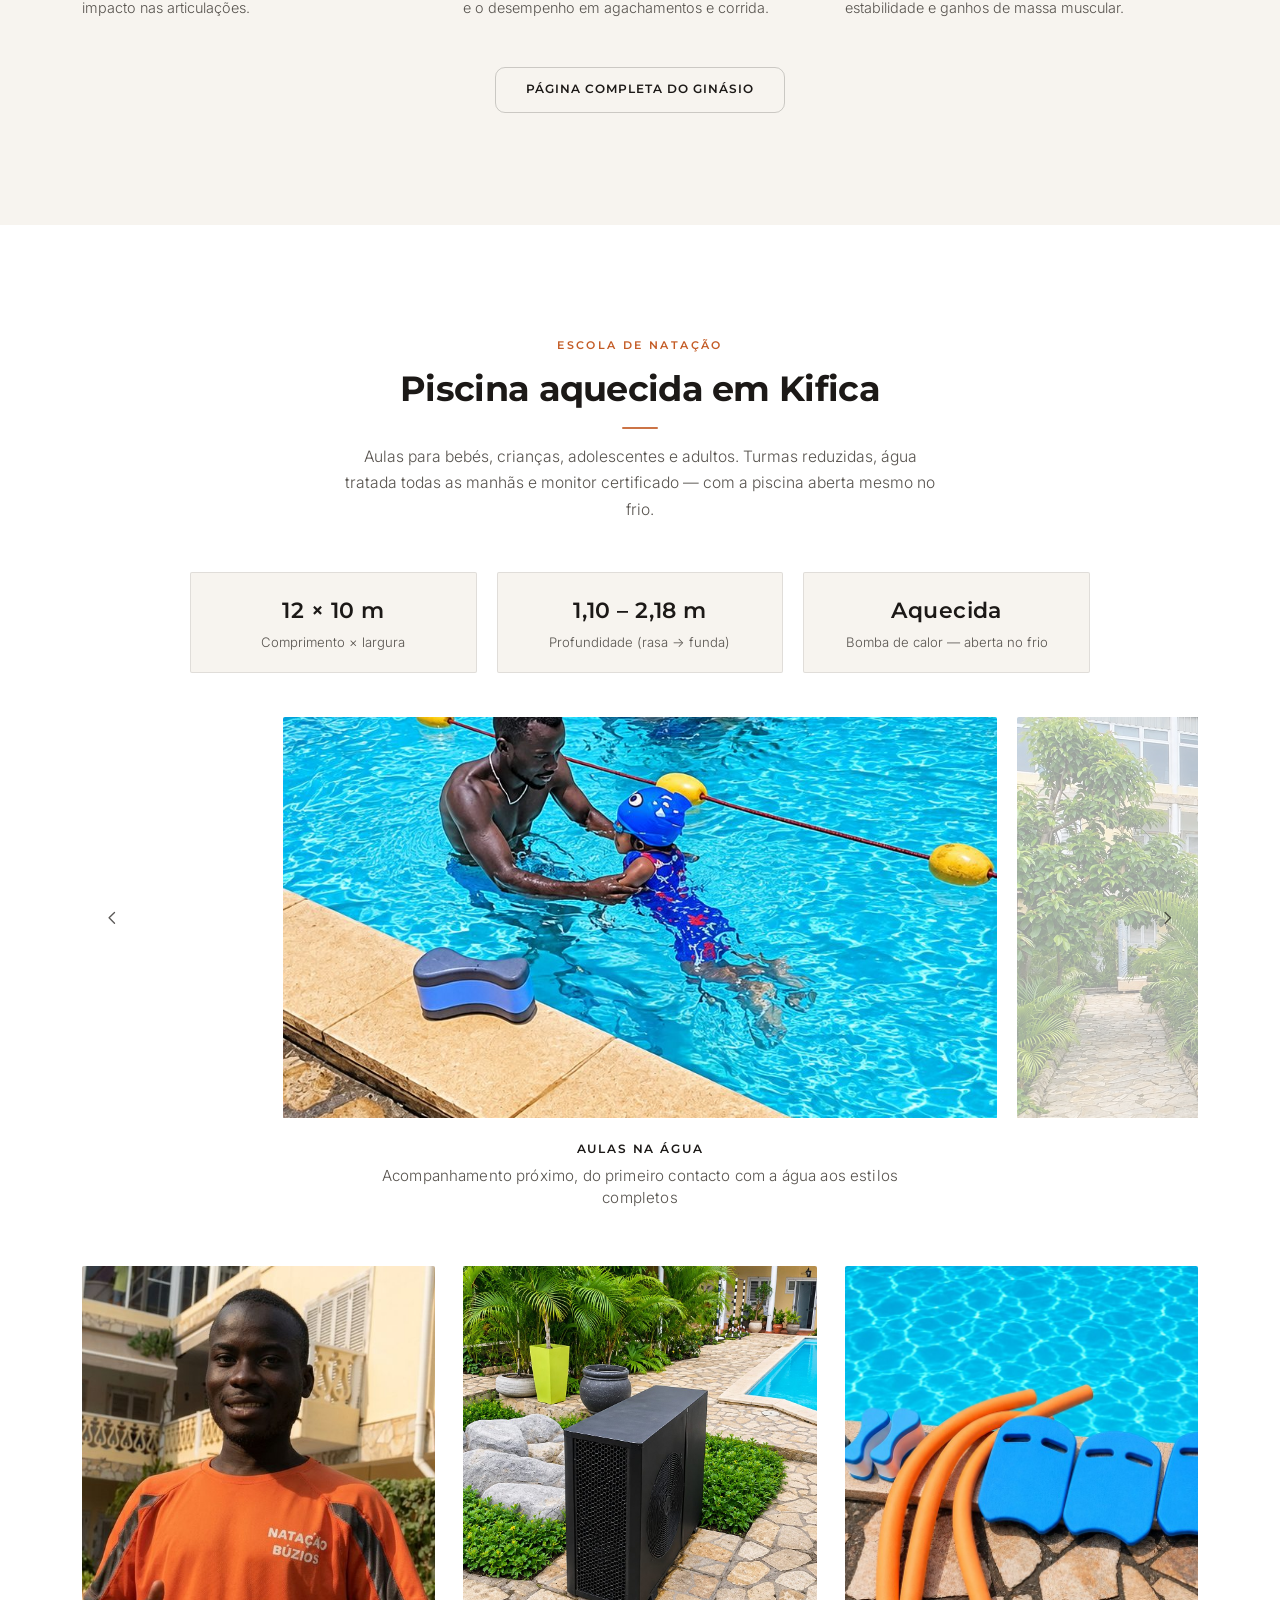
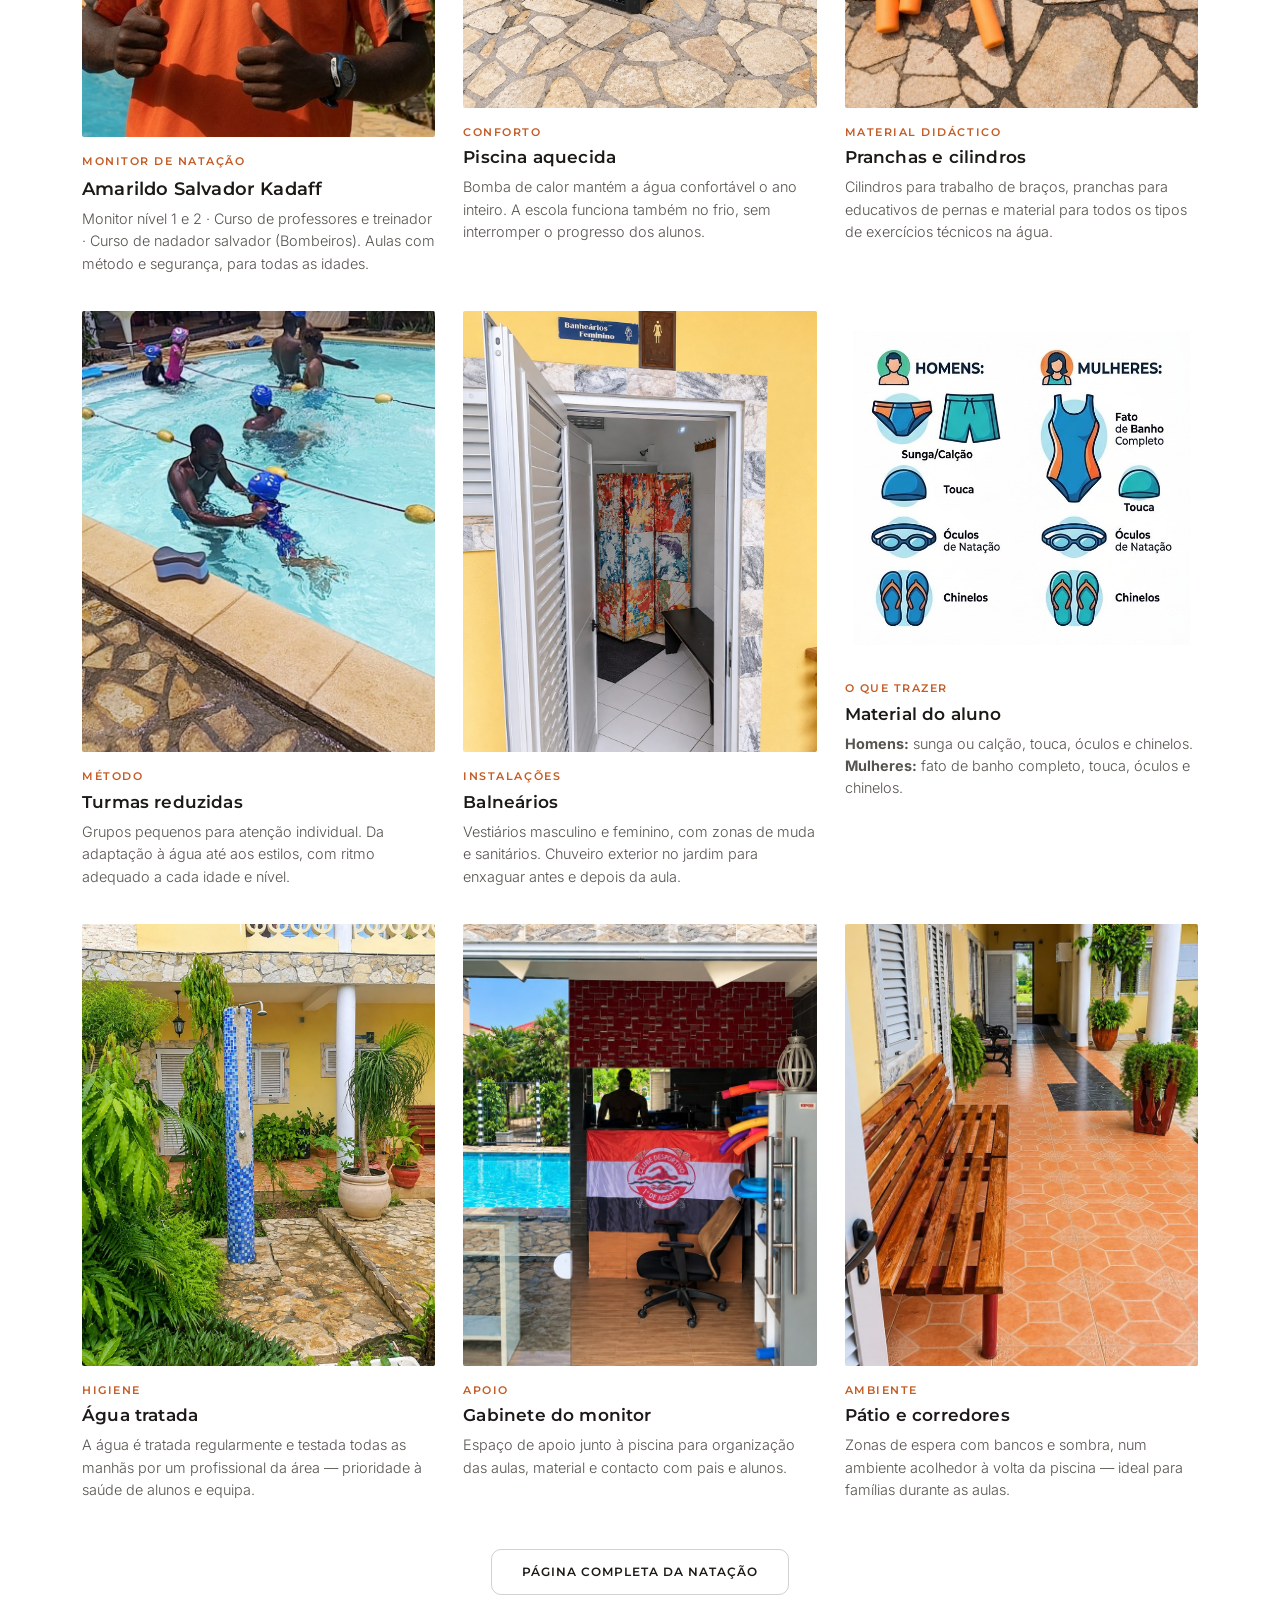
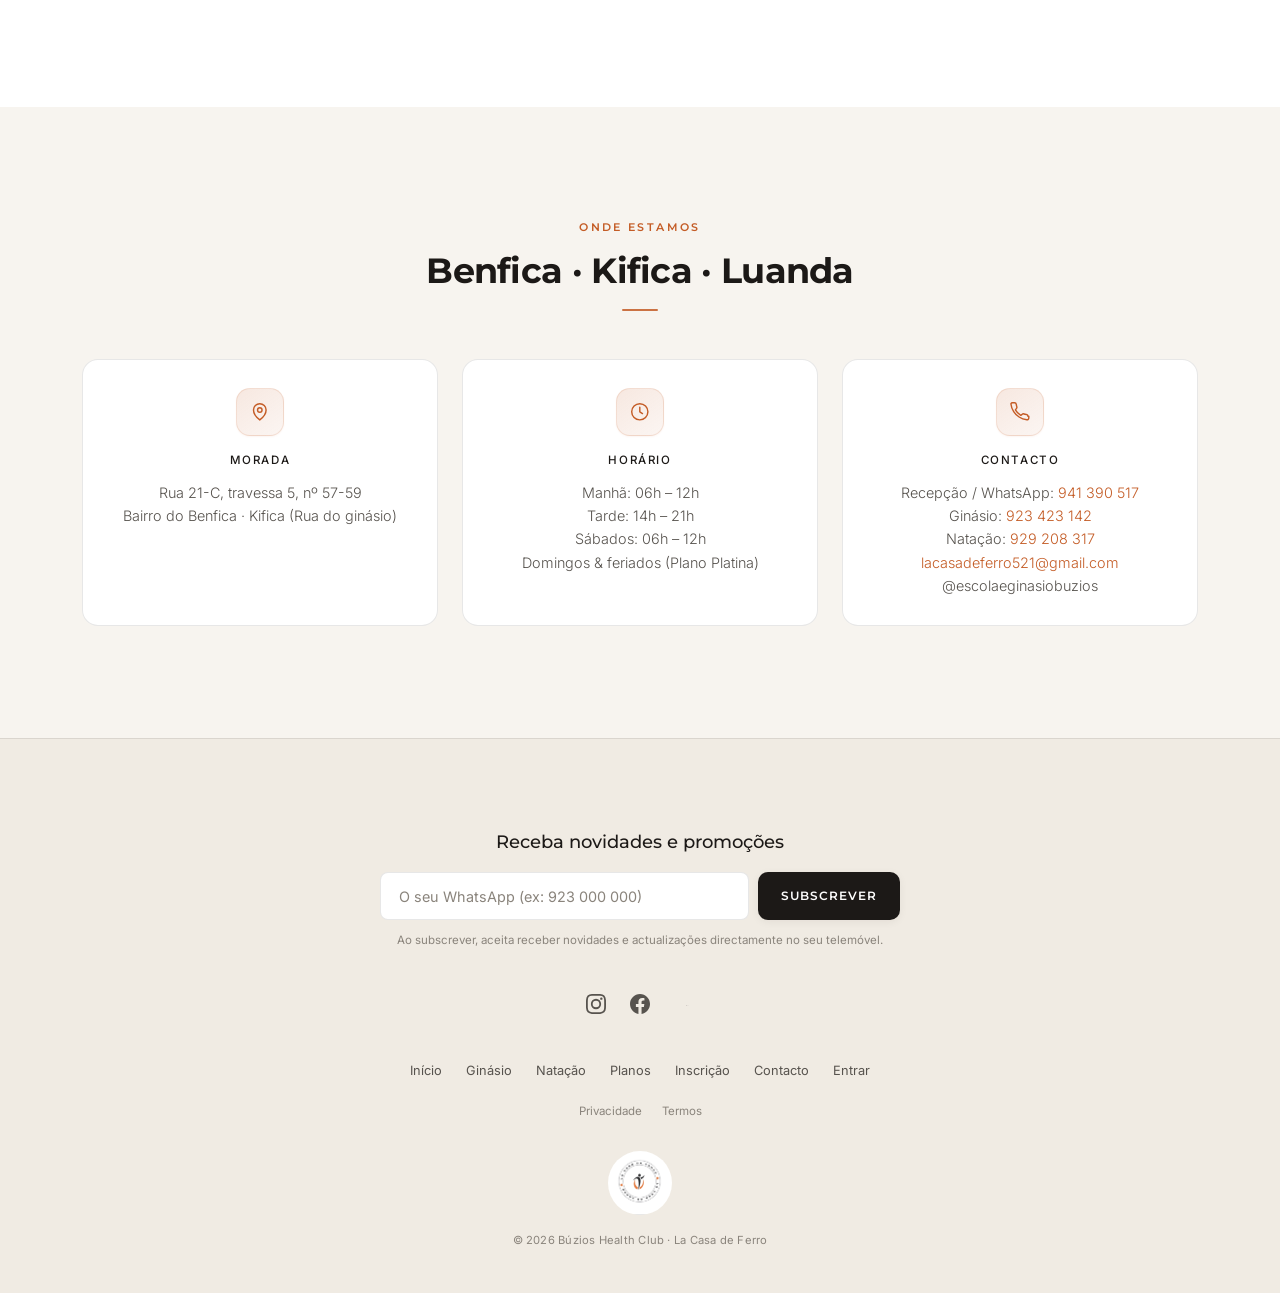
==== commit 0660ed96: "f" ====
--- a/buzios/index.html
+++ b/buzios/index.html
@@ -46,7 +46,7 @@
     "alternateName": ["Escola de Natação Búzios", "La Casa de Ferro"],
     "description": "Ginásio e Escola de Natação em Kifica, Benfica, Luanda. Musculação, cardio, spinning, TRX e natação em piscina aquecida.",
     "url": "https://www.buzioshealthclub.com/",
-    "telephone": "+244923423142",
+    "telephone": "+244941390517",
     "email": "lacasadeferro521@gmail.com",
     "logo": "https://www.buzioshealthclub.com/icons/logo.png",
     "image": [
@@ -138,7 +138,7 @@
     <div class="drawer-footer">
       <p>Rua 21-C, travessa 5, nº 57-59, Benfica · Kifica<br>Luanda · Angola</p>
       <p style="margin-top:0.75rem">
-        <a href="tel:+244923423142">923 423 142</a><br>
+        <a href="tel:+244941390517">941 390 517</a><br>
         <a href="mailto:lacasadeferro521@gmail.com">lacasadeferro521@gmail.com</a>
       </p>
     </div>
@@ -676,7 +676,9 @@
             <span class="card-icon" aria-hidden="true"><svg viewBox="0 0 24 24" fill="none" stroke="currentColor" stroke-width="1.5" stroke-linecap="round" stroke-linejoin="round"><path d="M22 16.9v2a2 2 0 0 1-2.2 2 19.8 19.8 0 0 1-8.6-3.1 19.5 19.5 0 0 1-6-6 19.8 19.8 0 0 1-3.1-8.7A2 2 0 0 1 4.1 2h2a2 2 0 0 1 2 1.7c.1.9.3 1.8.6 2.6a2 2 0 0 1-.5 2.1L7.1 9.9a16 16 0 0 0 6 6l1.5-1.1a2 2 0 0 1 2.1-.4c.8.3 1.7.5 2.6.6a2 2 0 0 1 1.7 2z"/></svg></span>
             <h3 data-i18n="loc.contactTitle">Contacto</h3>
             <p>
-              <a href="tel:+244923423142">923 423 142</a><br>
+              Recepção / WhatsApp: <a href="tel:+244941390517">941 390 517</a><br>
+              Ginásio: <a href="tel:+244923423142">923 423 142</a><br>
+              Natação: <a href="tel:+244929208317">929 208 317</a><br>
               <a href="mailto:lacasadeferro521@gmail.com">lacasadeferro521@gmail.com</a><br>
               @escolaeginasiobuzios
             </p>
@@ -706,7 +708,7 @@
         <a href="https://facebook.com" target="_blank" rel="noopener" aria-label="Facebook">
           <svg viewBox="0 0 24 24" aria-hidden="true"><path d="M24 12.073c0-6.627-5.373-12-12-12s-12 5.373-12 12c0 5.99 4.388 10.954 10.125 11.854v-8.385H7.078v-3.47h3.047V9.43c0-3.007 1.792-4.669 4.533-4.669 1.312 0 2.686.235 2.686.235v2.953H15.83c-1.491 0-1.956.925-1.956 1.874v2.25h3.328l-.532 3.47h-2.796v8.385C19.612 23.027 24 18.062 24 12.073z"/></svg>
         </a>
-        <a href="https://wa.me/244923423142" target="_blank" rel="noopener" aria-label="WhatsApp">
+        <a href="https://wa.me/244941390517" target="_blank" rel="noopener" aria-label="WhatsApp">
           <svg viewBox="0 0 24 24" aria-hidden="true"><path d="M17.472 14.382c-.297-.149-1.758-.867-2.03-.967-.273-.099-.471-.148-.67.15 conf-.197.297-.767.966-.94 1.164-.173.199-.347.223-.644.075-.297-.15-1.255-.463-2.39-1.475-.883-.788-1.48-1.761-1.653-2.059-.173-.297-.018-.458.13-.606.134-.133.298-.347.446-.52.149-.174.198-.298.298-.497.099-.198.05-.371-.025-.52-.075-.149-.669-1.612-.916-2.207-.242-.579-.487-.5-.669-.51-.173-.008-.371-.01-.57-.01-.198 0-.52.074-.792.372-.272.297-1.04 1.016-1.04 2.479 0 1.462 1.065 2.875 1.213 3.074.149.198 2.096 3.2 5.077 4.487.709.306 1.262.489 1.694.625.712.227 1.36.195 1.871.118.571-.085 1.758-.719 2.006-1.413.248-.694.248-1.289.173-1.413-.074-.124-.272-.198-.57-.347m-5.421 7.403h-.004a9.87 9.87 0 01-5.031-1.378l-.361-.214-3.741.982.998-3.648-.235-.374a9.86 9.86 0 01-1.51-5.26c.001-5.45 4.436-9.884 9.888-9.884 2.64 0 5.122 1.03 6.988 2.898a9.825 9.825 0 012.893 6.994c-.003 5.45-4.435 9.884-9.885 9.884m8.413-18.297A11.815 11.815 0 0012.05 0C5.495 0 .16 5.335.157 11.892c0 2.096.547 4.142 1.588 5.945L.057 24l6.305-1.654a11.882 11.882 0 005.683 1.448h.005c6.554 0 11.89-5.335 11.893-11.893a11.821 11.821 0 00-3.48-8.413z"/></svg>
         </a>
       </div>
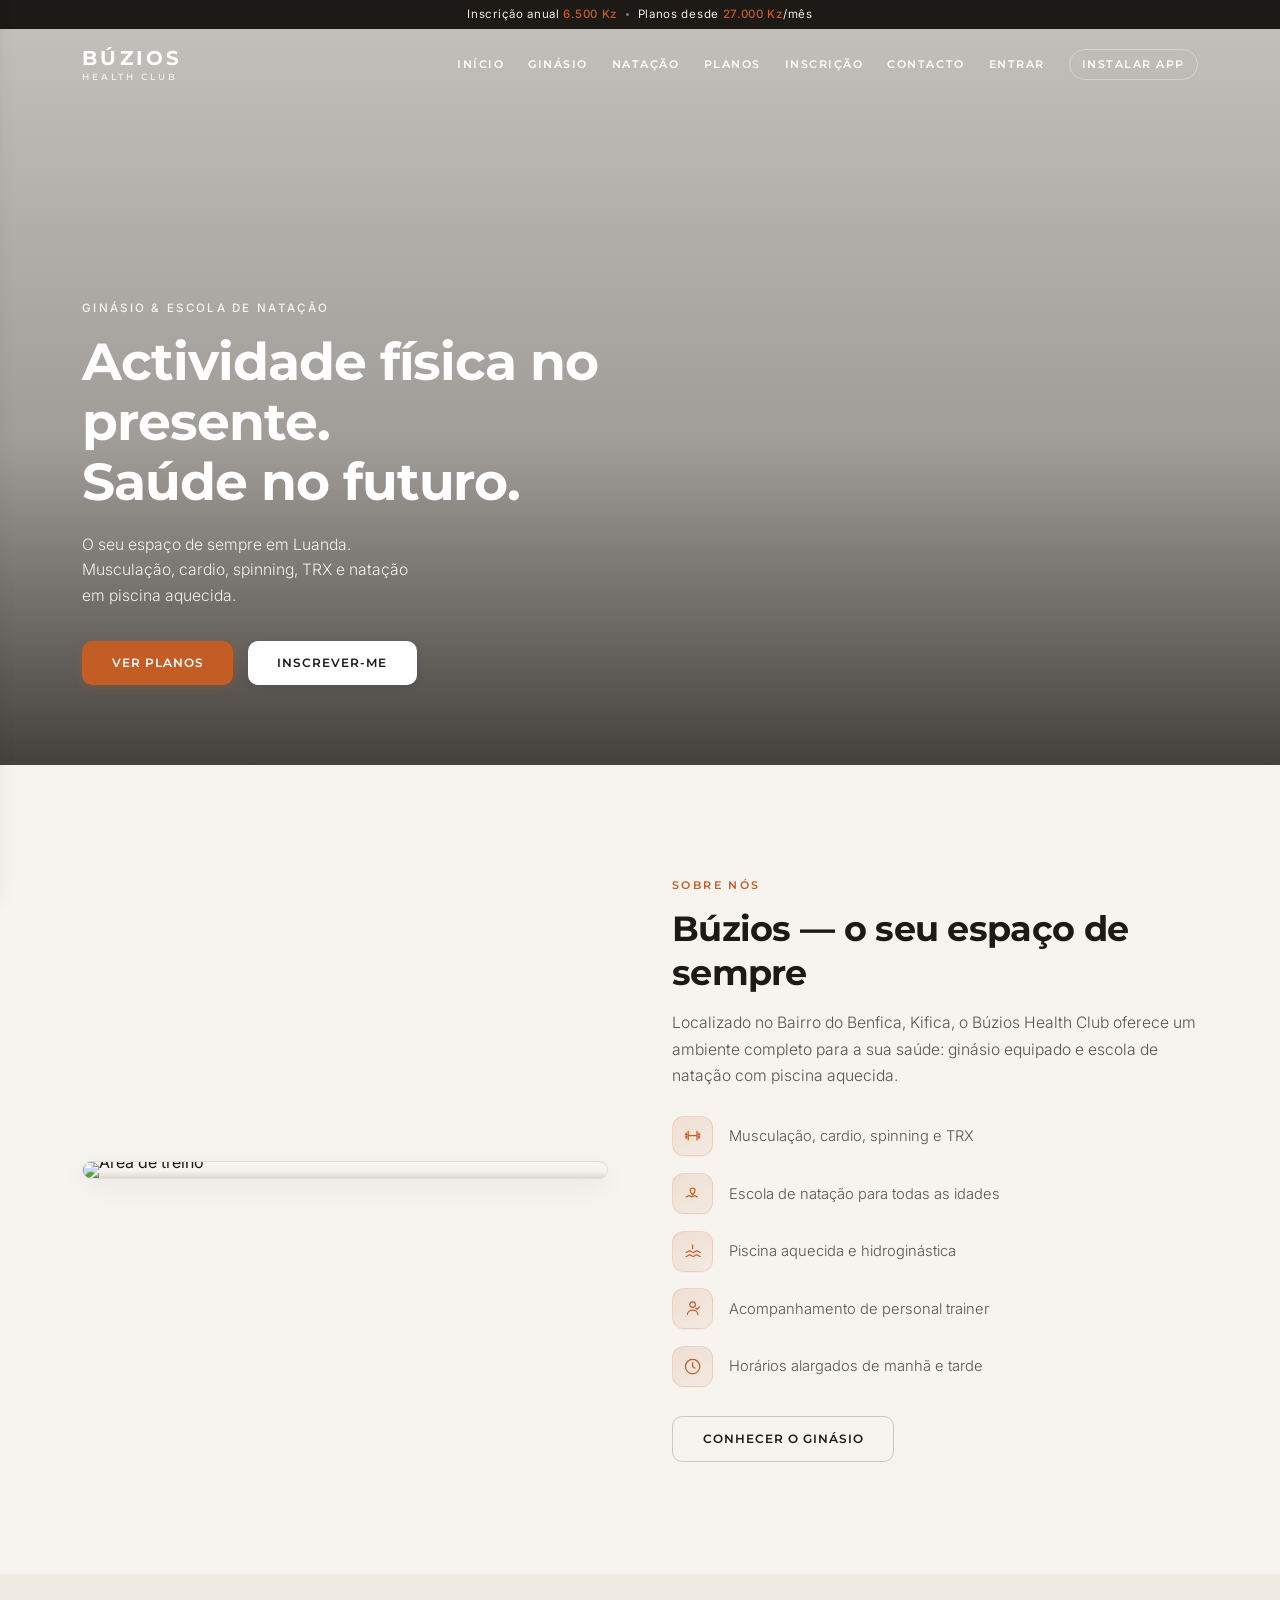
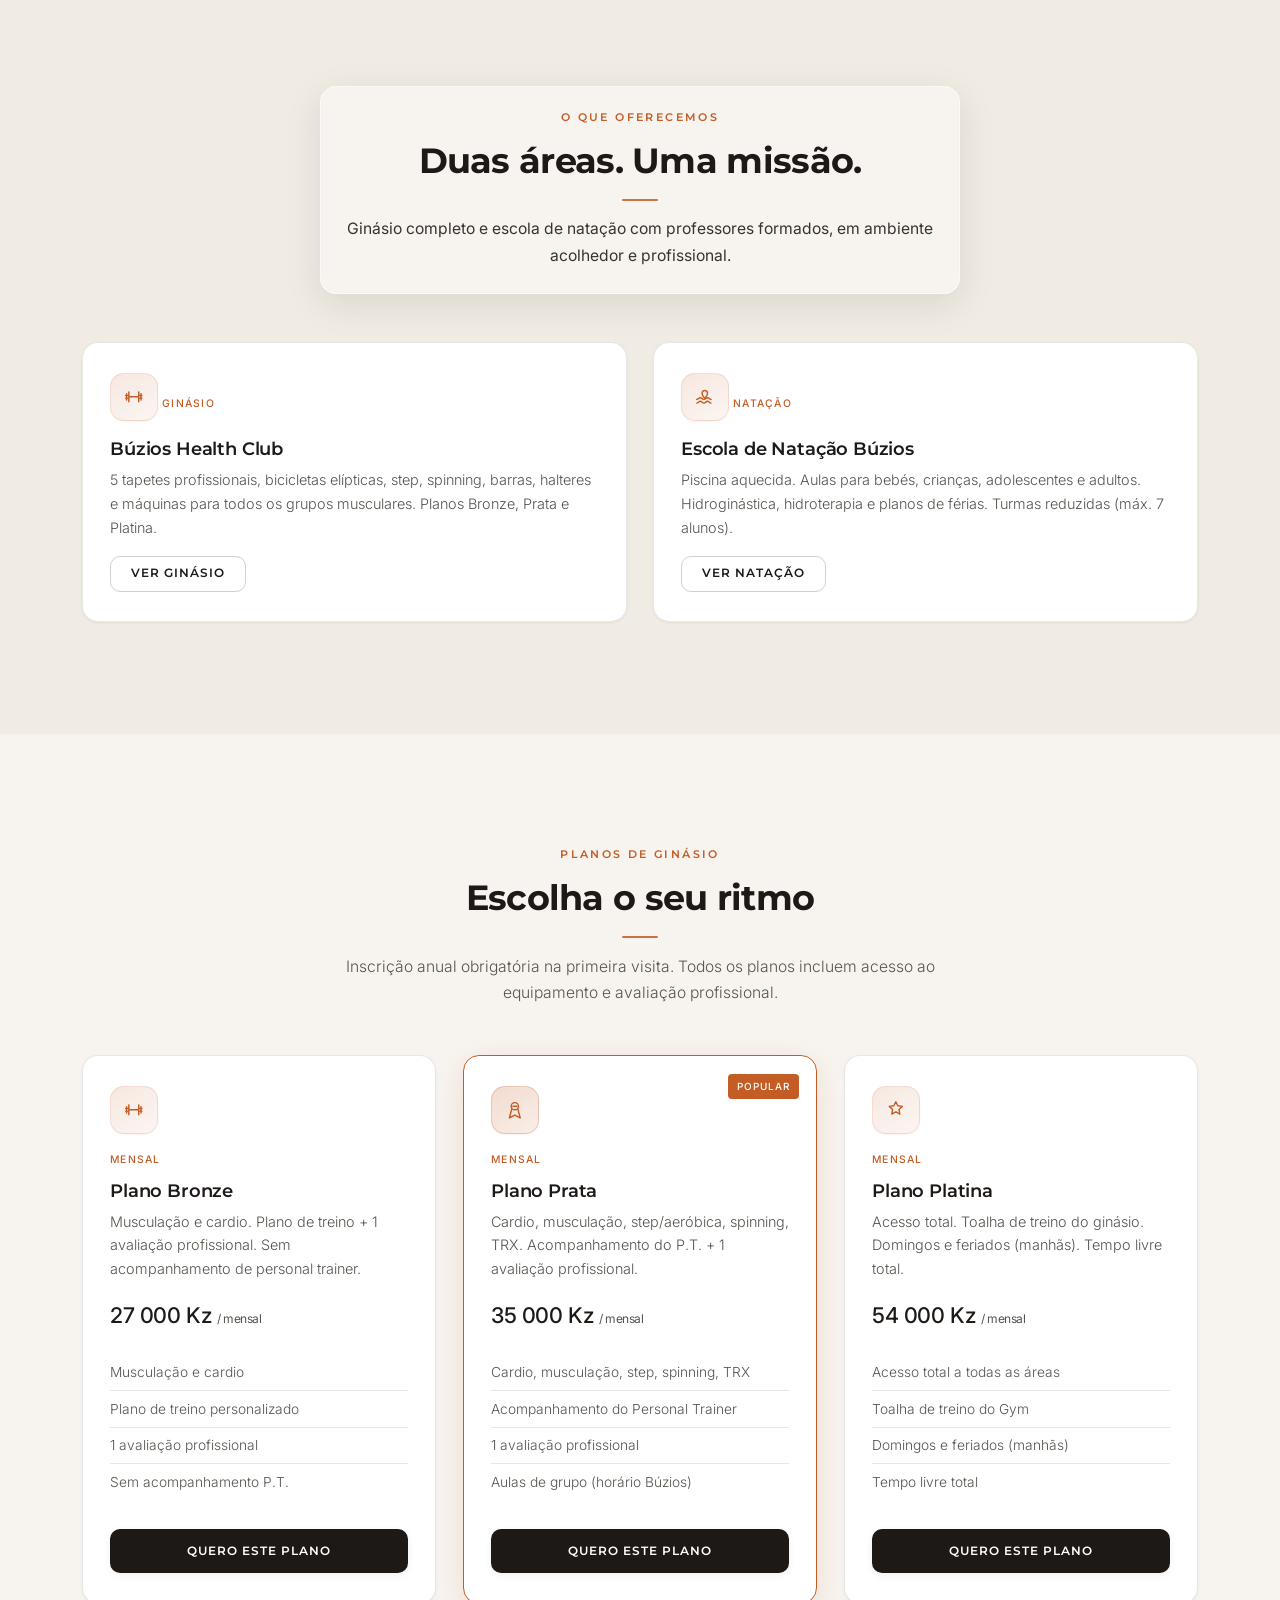
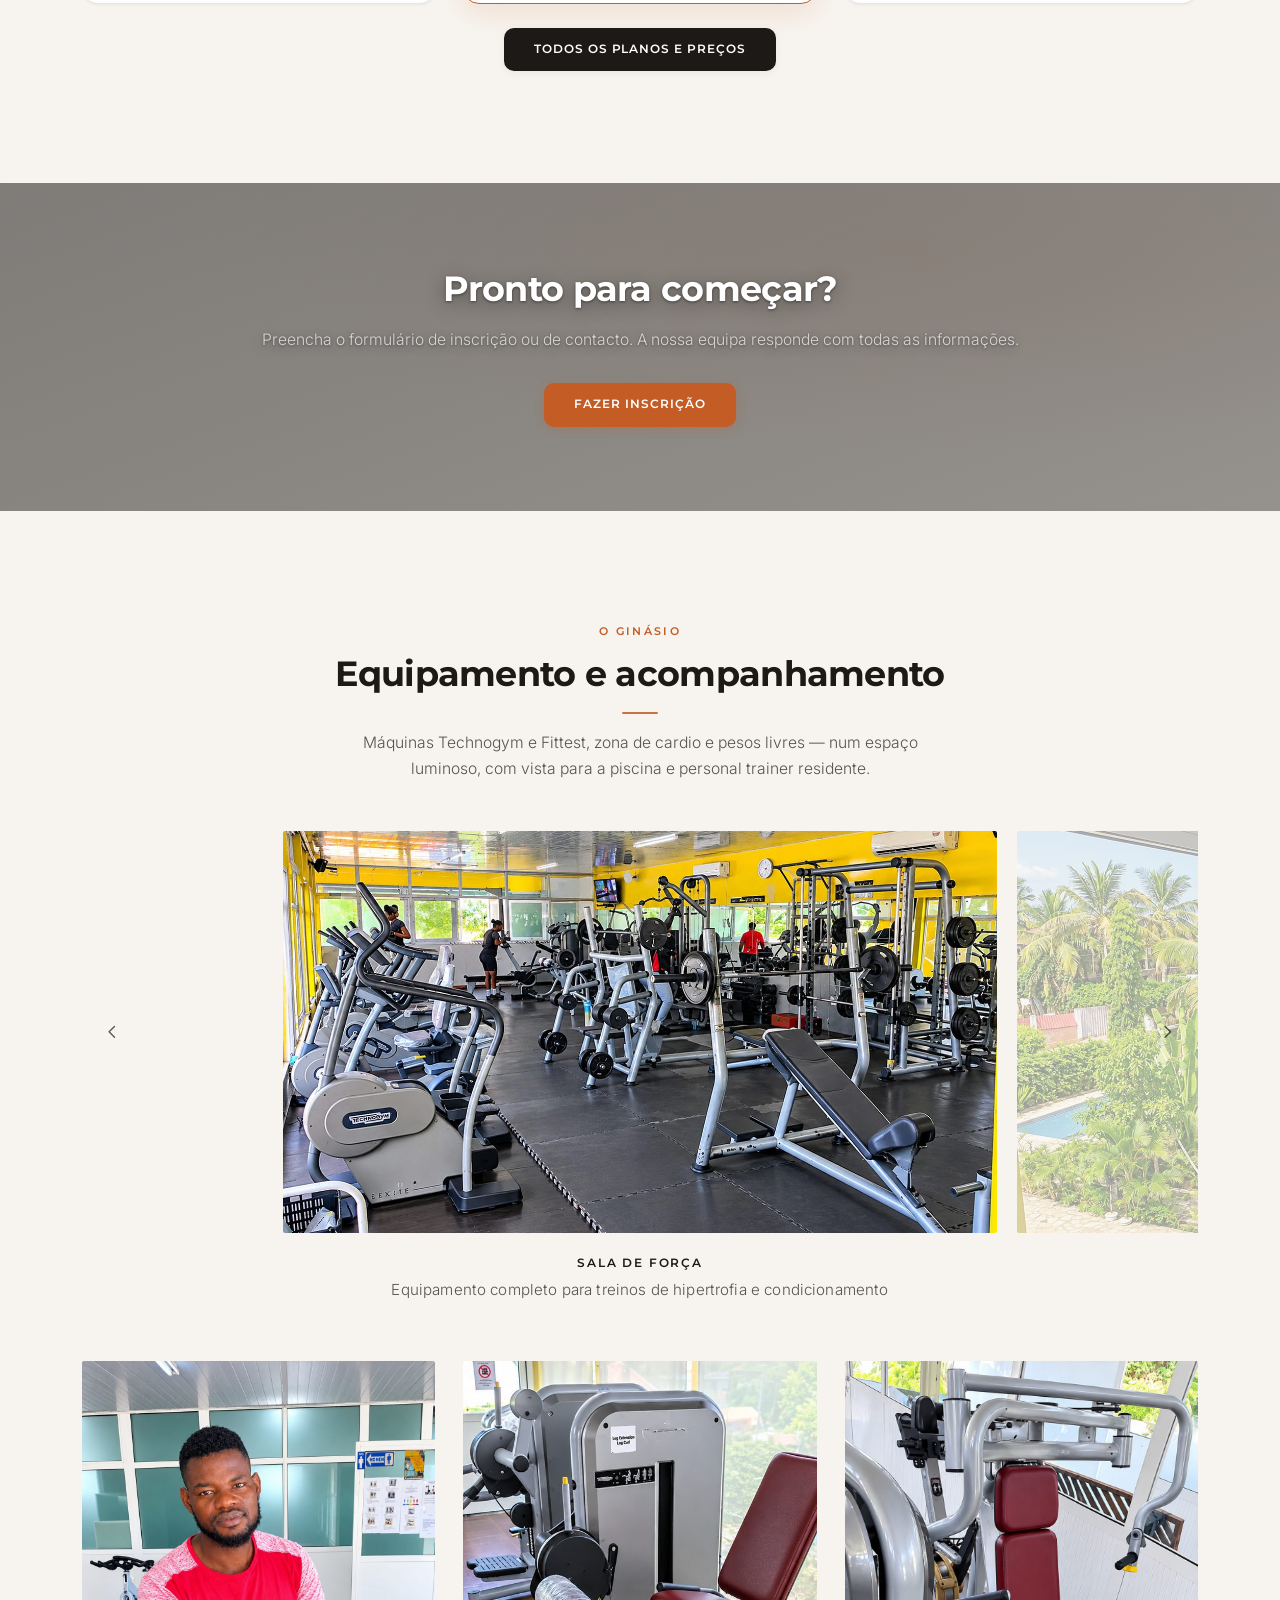
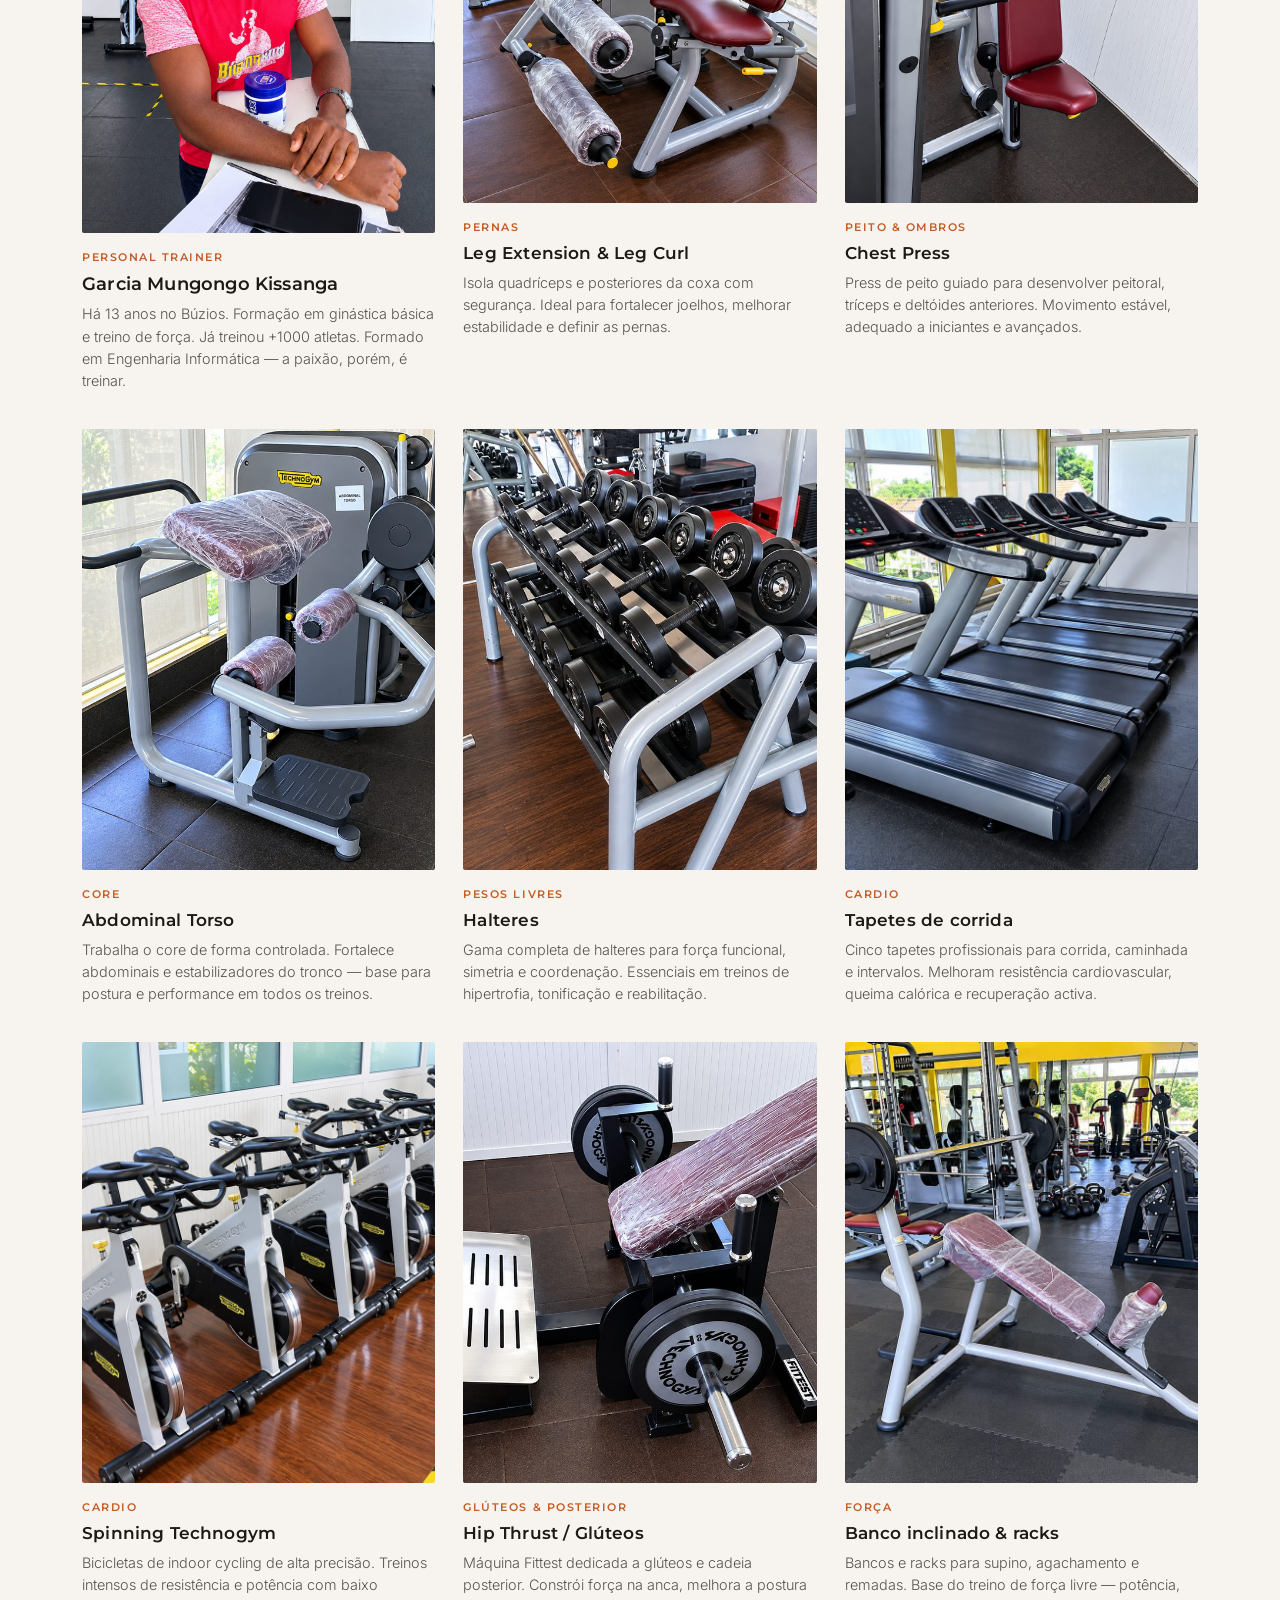
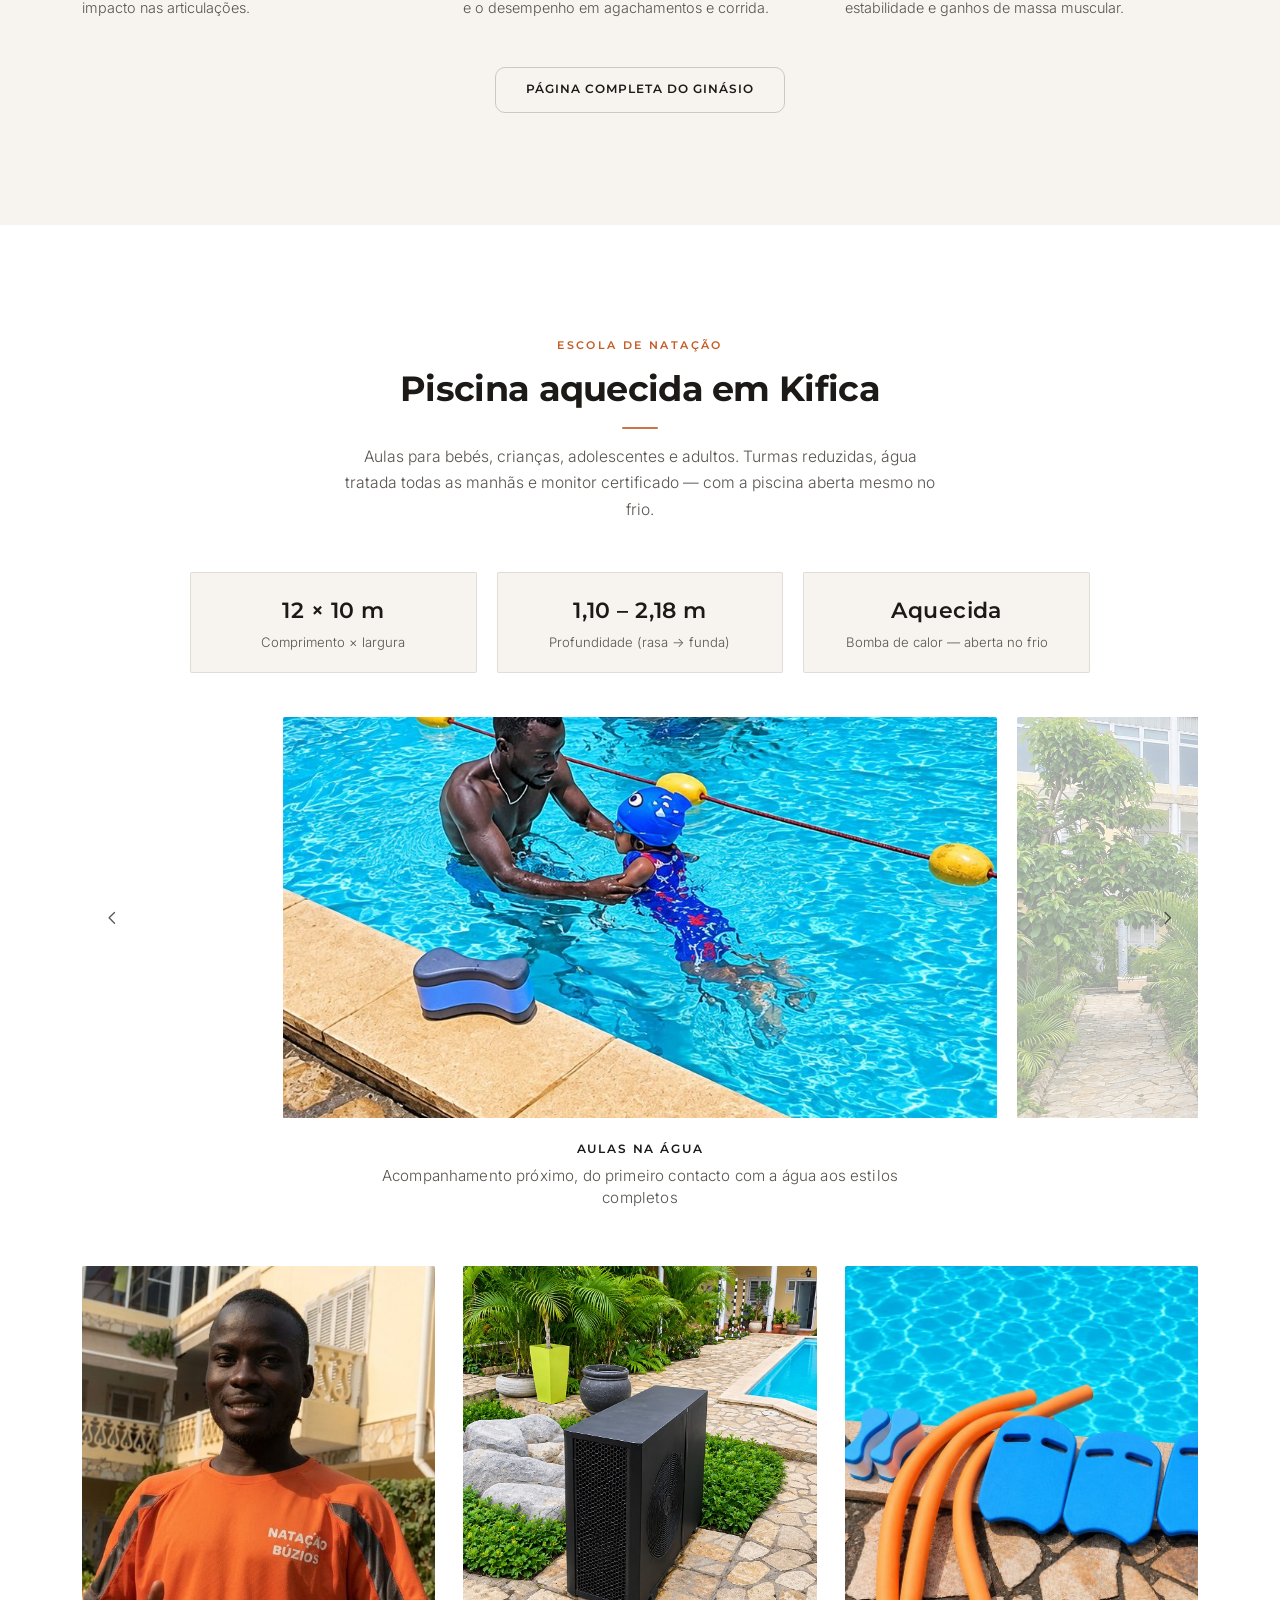
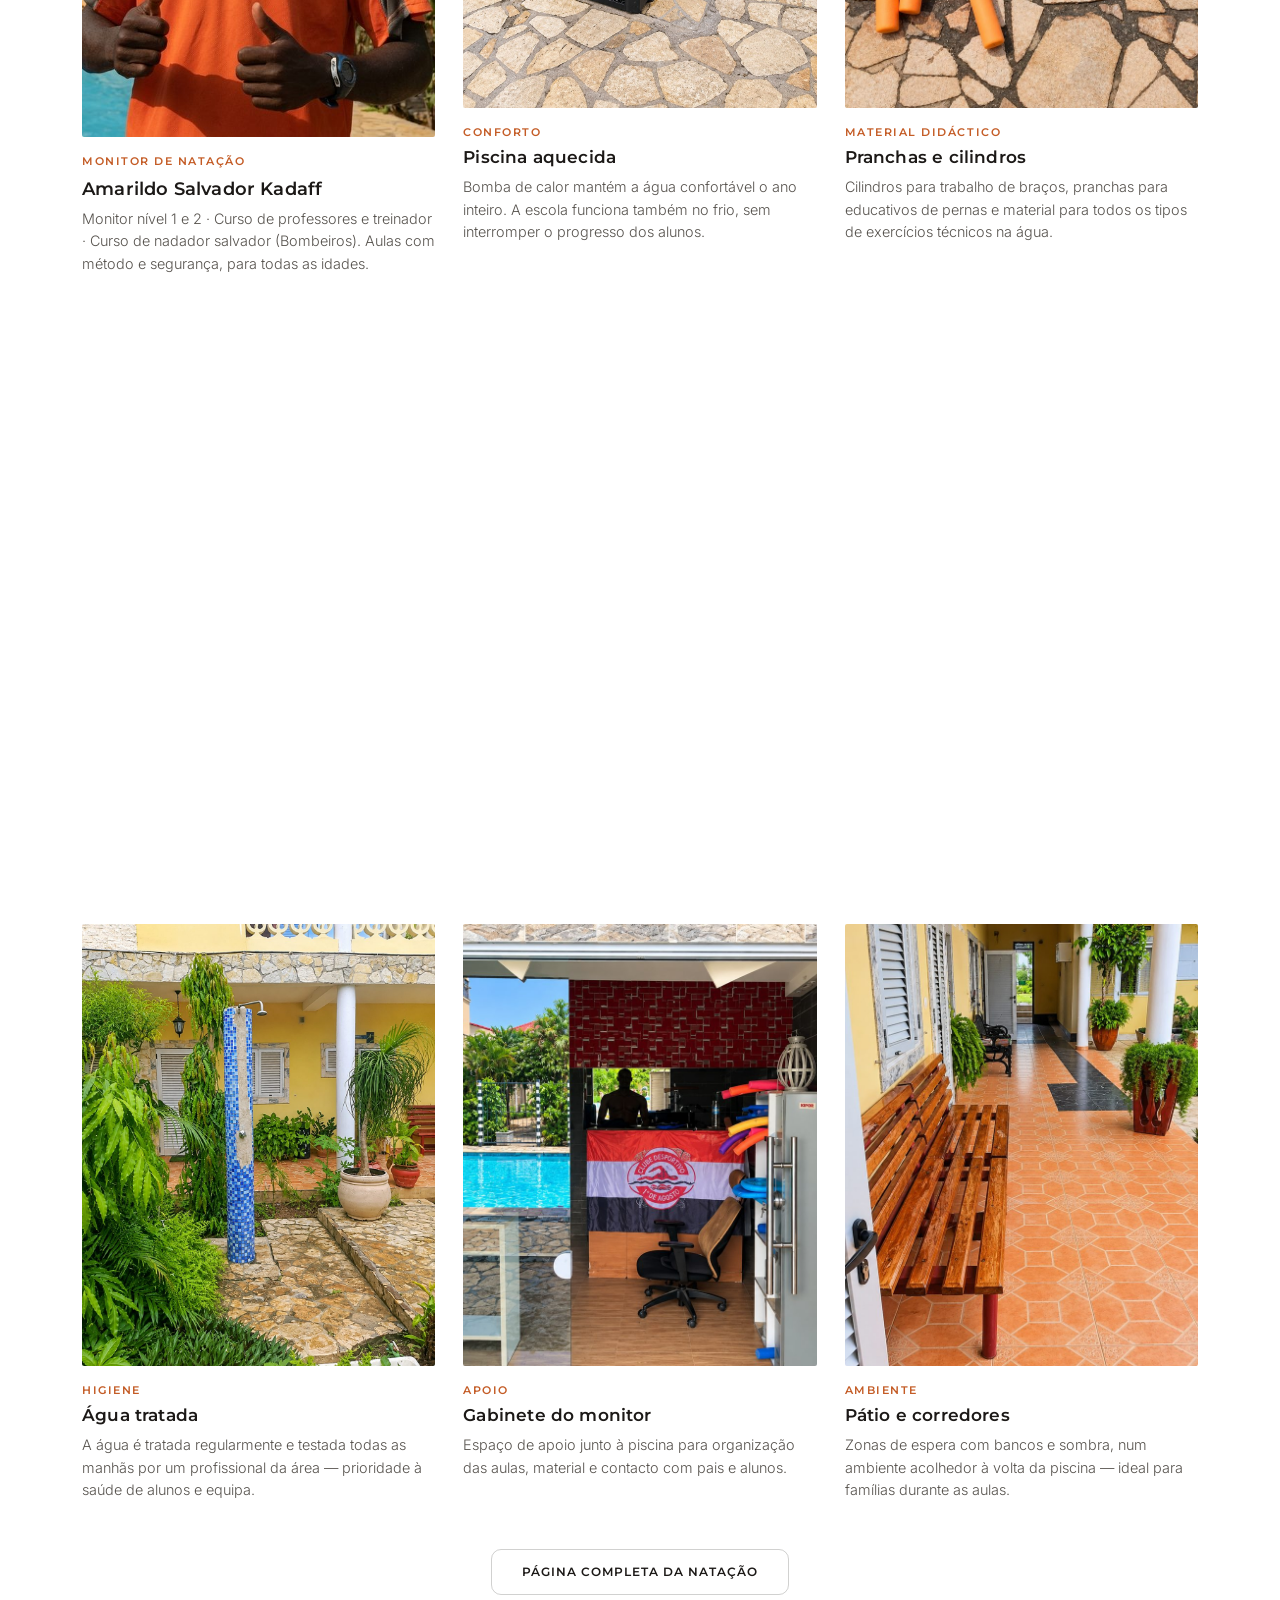
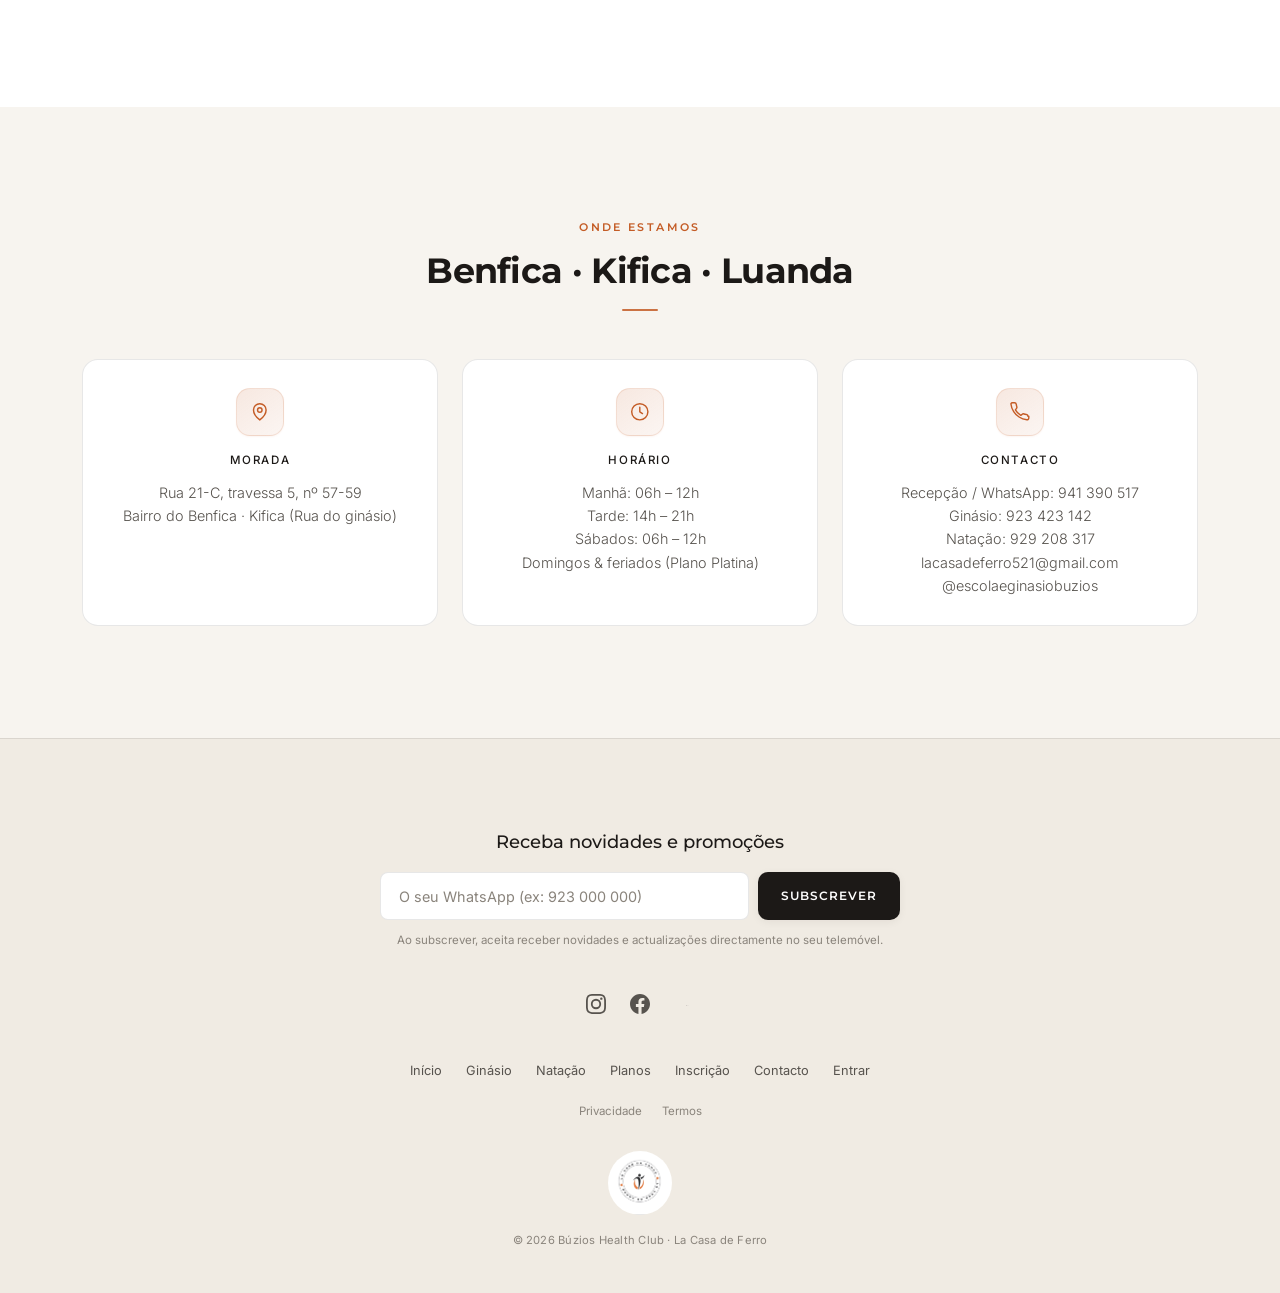
==== commit 905f8123: "n" ====
--- a/buzios/index.html
+++ b/buzios/index.html
@@ -665,21 +665,21 @@
           <div class="info-item reveal reveal-delay-1">
             <span class="card-icon" aria-hidden="true"><svg viewBox="0 0 24 24" fill="none" stroke="currentColor" stroke-width="1.5" stroke-linecap="round" stroke-linejoin="round"><path d="M12 21s7-5.2 7-11a7 7 0 1 0-14 0c0 5.8 7 11 7 11z"/><circle cx="12" cy="10" r="2.5"/></svg></span>
             <h3 data-i18n="loc.addressTitle">Morada</h3>
-            <p>Rua 21-C, travessa 5, nº 57-59<br>Bairro do Benfica · Kifica (Rua do ginásio)</p>
+            <p data-i18n="loc.addressBody" data-i18n-html>Rua 21-C, travessa 5, nº 57-59<br>Bairro do Benfica · Kifica (Rua do ginásio)</p>
           </div>
           <div class="info-item reveal reveal-delay-2">
             <span class="card-icon" aria-hidden="true"><svg viewBox="0 0 24 24" fill="none" stroke="currentColor" stroke-width="1.5" stroke-linecap="round" stroke-linejoin="round"><circle cx="12" cy="12" r="9"/><path d="M12 7v5l3 2"/></svg></span>
             <h3 data-i18n="loc.hoursTitle">Horário</h3>
-            <p>Manhã: 06h – 12h<br>Tarde: 14h – 21h<br>Sábados: 06h – 12h<br>Domingos & feriados (Plano Platina)</p>
+            <p data-i18n="loc.hoursBody" data-i18n-html>Manhã: 06h – 12h<br>Tarde: 14h – 21h<br>Sábados: 06h – 12h<br>Domingos & feriados (Plano Platina)</p>
           </div>
           <div class="info-item reveal reveal-delay-3">
             <span class="card-icon" aria-hidden="true"><svg viewBox="0 0 24 24" fill="none" stroke="currentColor" stroke-width="1.5" stroke-linecap="round" stroke-linejoin="round"><path d="M22 16.9v2a2 2 0 0 1-2.2 2 19.8 19.8 0 0 1-8.6-3.1 19.5 19.5 0 0 1-6-6 19.8 19.8 0 0 1-3.1-8.7A2 2 0 0 1 4.1 2h2a2 2 0 0 1 2 1.7c.1.9.3 1.8.6 2.6a2 2 0 0 1-.5 2.1L7.1 9.9a16 16 0 0 0 6 6l1.5-1.1a2 2 0 0 1 2.1-.4c.8.3 1.7.5 2.6.6a2 2 0 0 1 1.7 2z"/></svg></span>
             <h3 data-i18n="loc.contactTitle">Contacto</h3>
-            <p>
-              Recepção / WhatsApp: <a href="tel:+244941390517">941 390 517</a><br>
-              Ginásio: <a href="tel:+244923423142">923 423 142</a><br>
-              Natação: <a href="tel:+244929208317">929 208 317</a><br>
-              <a href="mailto:lacasadeferro521@gmail.com">lacasadeferro521@gmail.com</a><br>
+            <p data-i18n="loc.contactBody" data-i18n-html>
+              Recepção / WhatsApp: 941 390 517<br>
+              Ginásio: 923 423 142<br>
+              Natação: 929 208 317<br>
+              lacasadeferro521@gmail.com<br>
               @escolaeginasiobuzios
             </p>
           </div>
--- a/buzios/css/styles.css
+++ b/buzios/css/styles.css
@@ -415,15 +415,21 @@
   .hamburger { display: none; }
 }
 
-/* Mobile drawer */
+/* Mobile drawer — full viewport, safe areas, scroll isolation */
 .drawer-overlay {
   position: fixed;
   inset: 0;
+  width: 100%;
+  height: 100%;
+  height: 100dvh;
   background: var(--color-overlay);
   z-index: 1200;
   opacity: 0;
   visibility: hidden;
   transition: opacity var(--t-med), visibility var(--t-med);
+  /* Prevent scroll chaining to the page behind on iOS */
+  touch-action: none;
+  overscroll-behavior: none;
 }
 .drawer-overlay.open {
   opacity: 1;
@@ -431,18 +437,33 @@
 }
 .drawer {
   position: fixed;
-  top: 0; left: 0;
-  width: 78%;
-  max-width: var(--drawer-w);
+  top: 0;
+  left: 0;
+  width: min(78%, var(--drawer-w));
+  max-width: 100vw;
   height: 100%;
+  height: 100dvh;
+  max-height: 100%;
+  /* iOS Safari address bar / home indicator */
+  max-height: -webkit-fill-available;
   background: var(--color-surface);
   z-index: 1300;
-  transform: translateX(-100%);
-  transition: transform var(--t-med);
+  transform: translateX(-105%);
+  transition: transform var(--t-med) cubic-bezier(0.22, 1, 0.36, 1);
   display: flex;
   flex-direction: column;
-  padding: 1.1rem 1.15rem 1.2rem;
+  padding:
+    max(1.1rem, env(safe-area-inset-top, 0px))
+    1.15rem
+    max(1.2rem, env(safe-area-inset-bottom, 0px))
+    max(1.15rem, env(safe-area-inset-left, 0px));
+  overflow-x: hidden;
   overflow-y: auto;
+  -webkit-overflow-scrolling: touch;
+  overscroll-behavior: contain;
+  box-shadow: 4px 0 24px rgba(0, 0, 0, 0.12);
+  /* Avoid rubber-band revealing page underneath */
+  will-change: transform;
 }
 .drawer.open { transform: translateX(0); }
 .drawer-header {
@@ -452,16 +473,19 @@
   margin-bottom: 1.25rem;
   padding-bottom: 0.85rem;
   border-bottom: 1px solid var(--color-border);
+  flex-shrink: 0;
 }
 .drawer-brand {
   display: inline-flex;
   align-items: center;
   gap: 0.5rem;
+  min-width: 0;
 }
 .drawer-brand .brand-logo {
   width: 36px;
   height: 36px;
   box-shadow: 0 1px 3px rgba(0,0,0,0.08);
+  flex-shrink: 0;
 }
 .drawer-brand .brand-name {
   color: var(--color-text);
@@ -472,17 +496,28 @@
   font-size: 0.65rem;
 }
 .drawer-close {
-  width: 32px; height: 32px;
-  display: flex; align-items: center; justify-content: center;
-  font-size: 1.35rem;
+  width: 44px;
+  height: 44px;
+  display: flex;
+  align-items: center;
+  justify-content: center;
+  font-size: 1.5rem;
   color: var(--color-text-muted);
   line-height: 1;
   flex-shrink: 0;
+  margin: -0.35rem -0.35rem -0.35rem 0;
+  border-radius: 10px;
+  -webkit-tap-highlight-color: transparent;
+}
+.drawer-close:active {
+  background: rgba(0, 0, 0, 0.05);
 }
 .drawer-nav {
   display: flex;
   flex-direction: column;
-  gap: 0.15rem;
+  gap: 0.1rem;
+  flex: 1 1 auto;
+  min-height: 0;
 }
 .drawer-nav a {
   font-size: 0.76rem;
@@ -490,10 +525,15 @@
   letter-spacing: 0.1em;
   text-transform: uppercase;
   color: var(--color-text);
-  padding: 0.55rem 0.15rem;
+  padding: 0.75rem 0.15rem;
+  min-height: 44px;
+  display: flex;
+  align-items: center;
   transition: color var(--t-fast);
-}
-.drawer-nav a:hover { color: var(--color-accent); }
+  -webkit-tap-highlight-color: transparent;
+}
+.drawer-nav a:hover,
+.drawer-nav a:active { color: var(--color-accent); }
 .drawer-install-btn {
   margin-top: 0.65rem;
   display: inline-flex;
@@ -501,7 +541,8 @@
   gap: 0.45rem;
   width: fit-content;
   max-width: 100%;
-  padding: 0.5rem 0.8rem;
+  padding: 0.65rem 0.9rem;
+  min-height: 44px;
   border: 1px solid var(--color-border);
   border-radius: 999px;
   background: var(--color-surface-soft, #f6f4f1);
@@ -512,6 +553,8 @@
   text-transform: uppercase;
   cursor: pointer;
   transition: border-color var(--t-fast), color var(--t-fast), background var(--t-fast), box-shadow var(--t-fast);
+  -webkit-tap-highlight-color: transparent;
+  flex-shrink: 0;
 }
 .drawer-install-btn:hover {
   border-color: var(--color-accent);
@@ -540,6 +583,21 @@
   font-size: 0.7rem;
   color: var(--color-text-muted);
   line-height: 1.55;
+  flex-shrink: 0;
+}
+.drawer-footer a {
+  color: inherit;
+  text-decoration: none;
+}
+body.drawer-open {
+  overflow: hidden;
+  /* JS also sets position:fixed + top for iOS background scroll lock */
+  overscroll-behavior: none;
+  touch-action: none;
+}
+/* Allow scrolling inside the drawer while body is locked */
+body.drawer-open .drawer {
+  touch-action: pan-y;
 }
 
 /* Install site app modal */
@@ -595,8 +653,6 @@
   cursor: pointer;
   color: #666;
 }
-
-body.drawer-open { overflow: hidden; }
 
 /* ========== BUTTONS ========== */
 .btn {
@@ -1846,7 +1902,8 @@
   }
   .drawer-nav a {
     font-size: 0.74rem;
-    padding: 0.7rem 0;
+    padding: 0.75rem 0;
+    min-height: 44px;
   }
 
   .plan-card.featured::before {
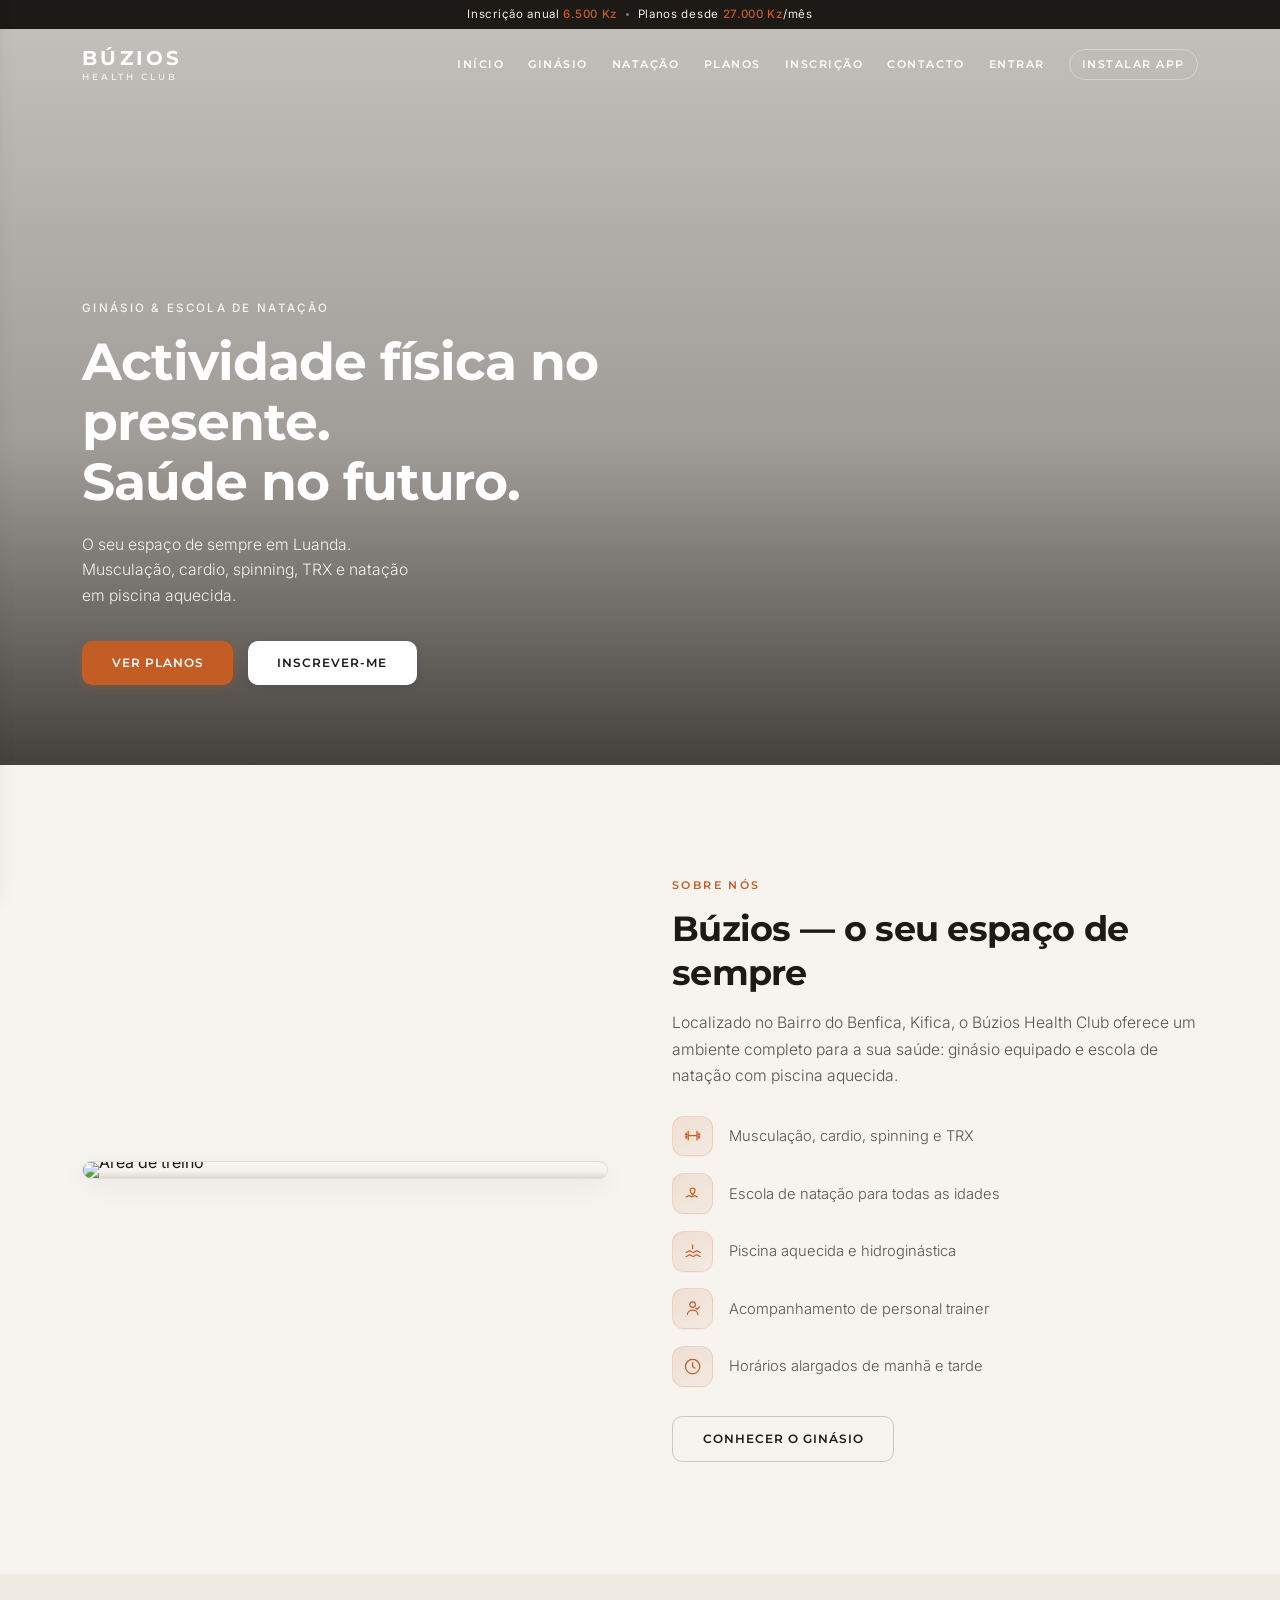
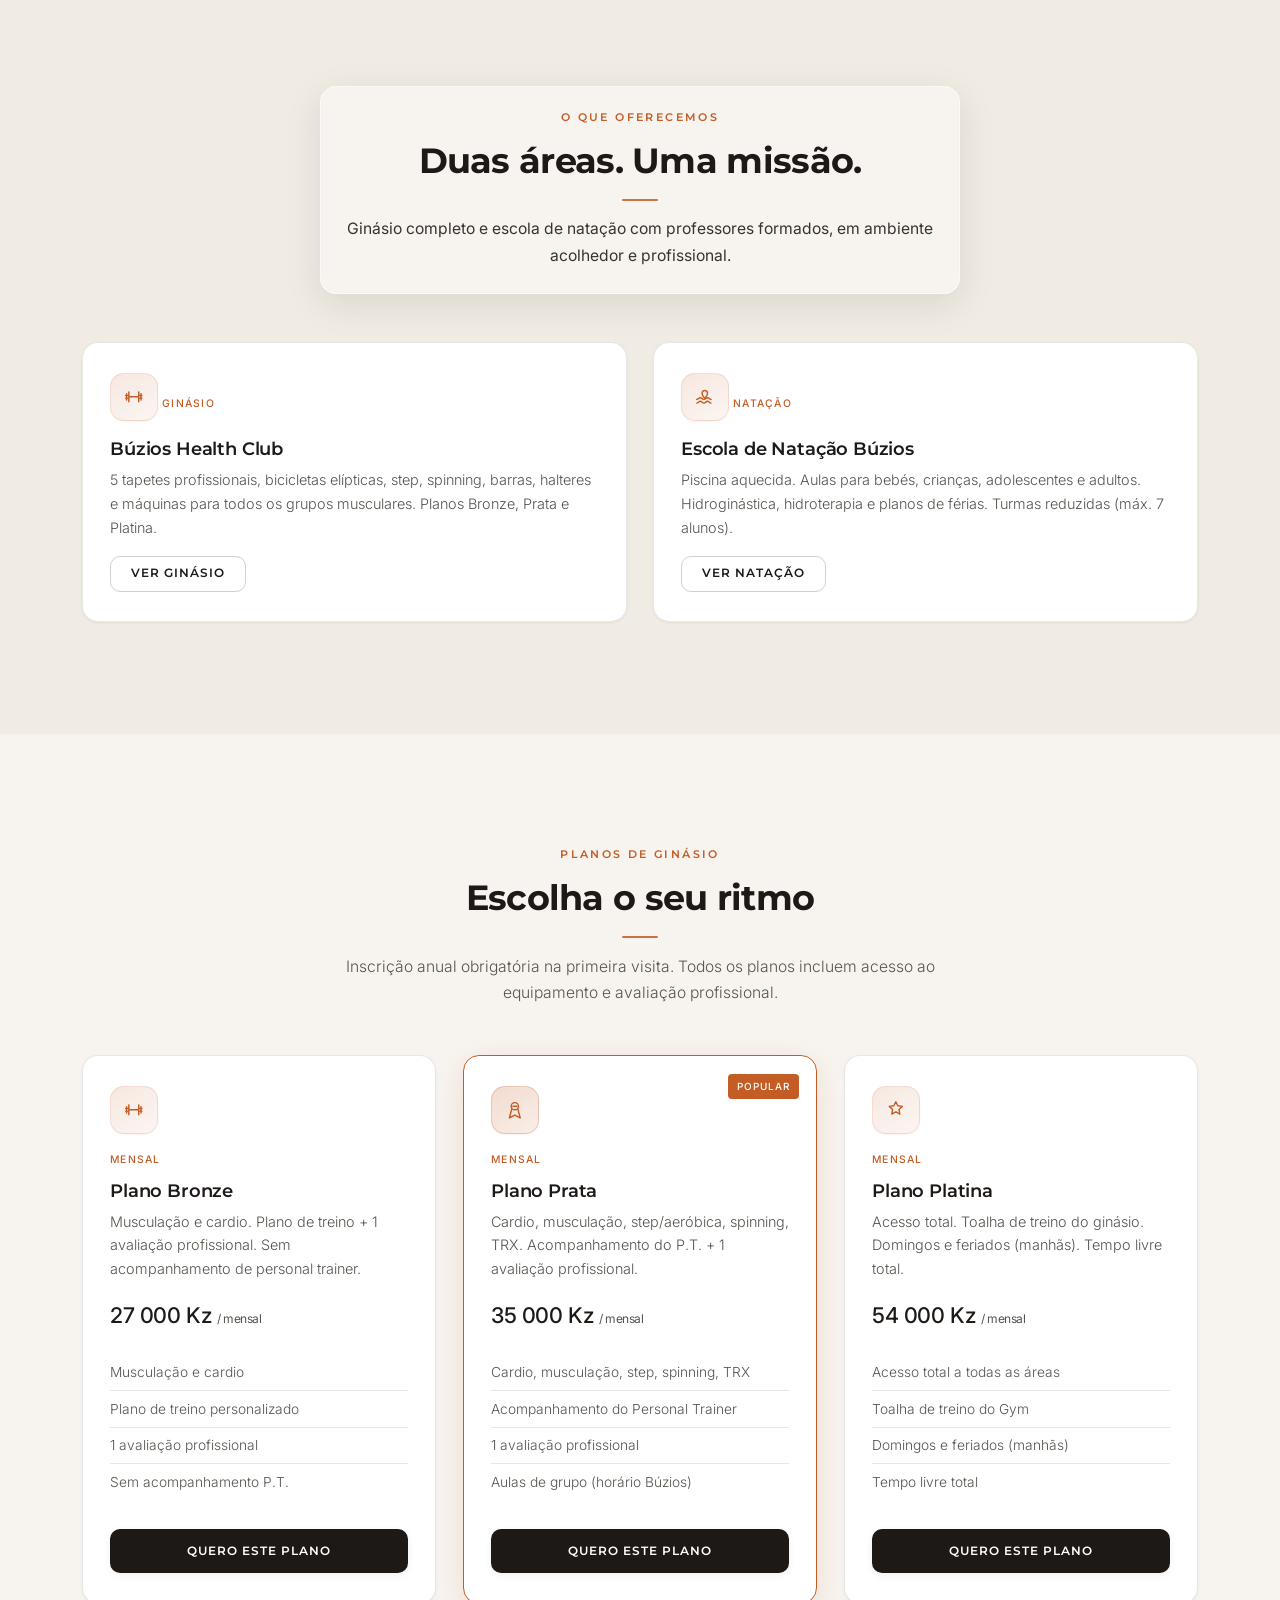
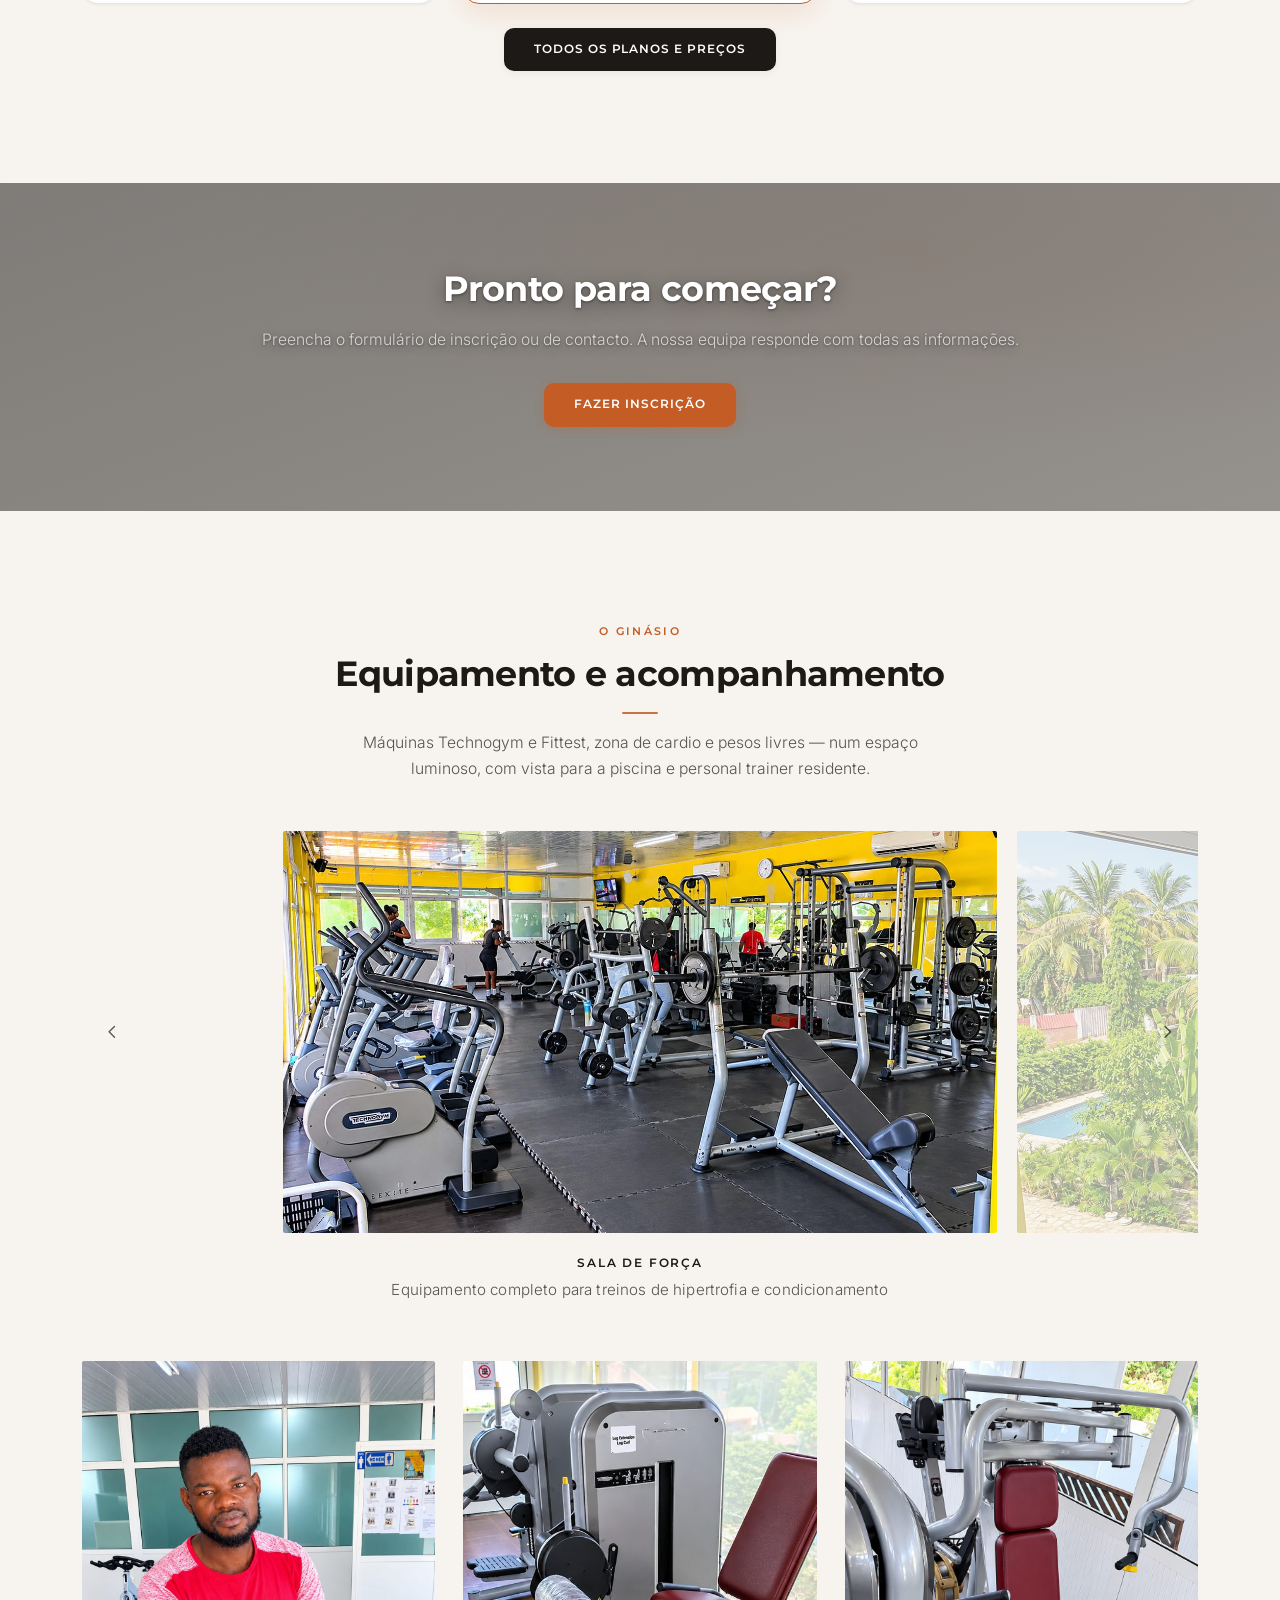
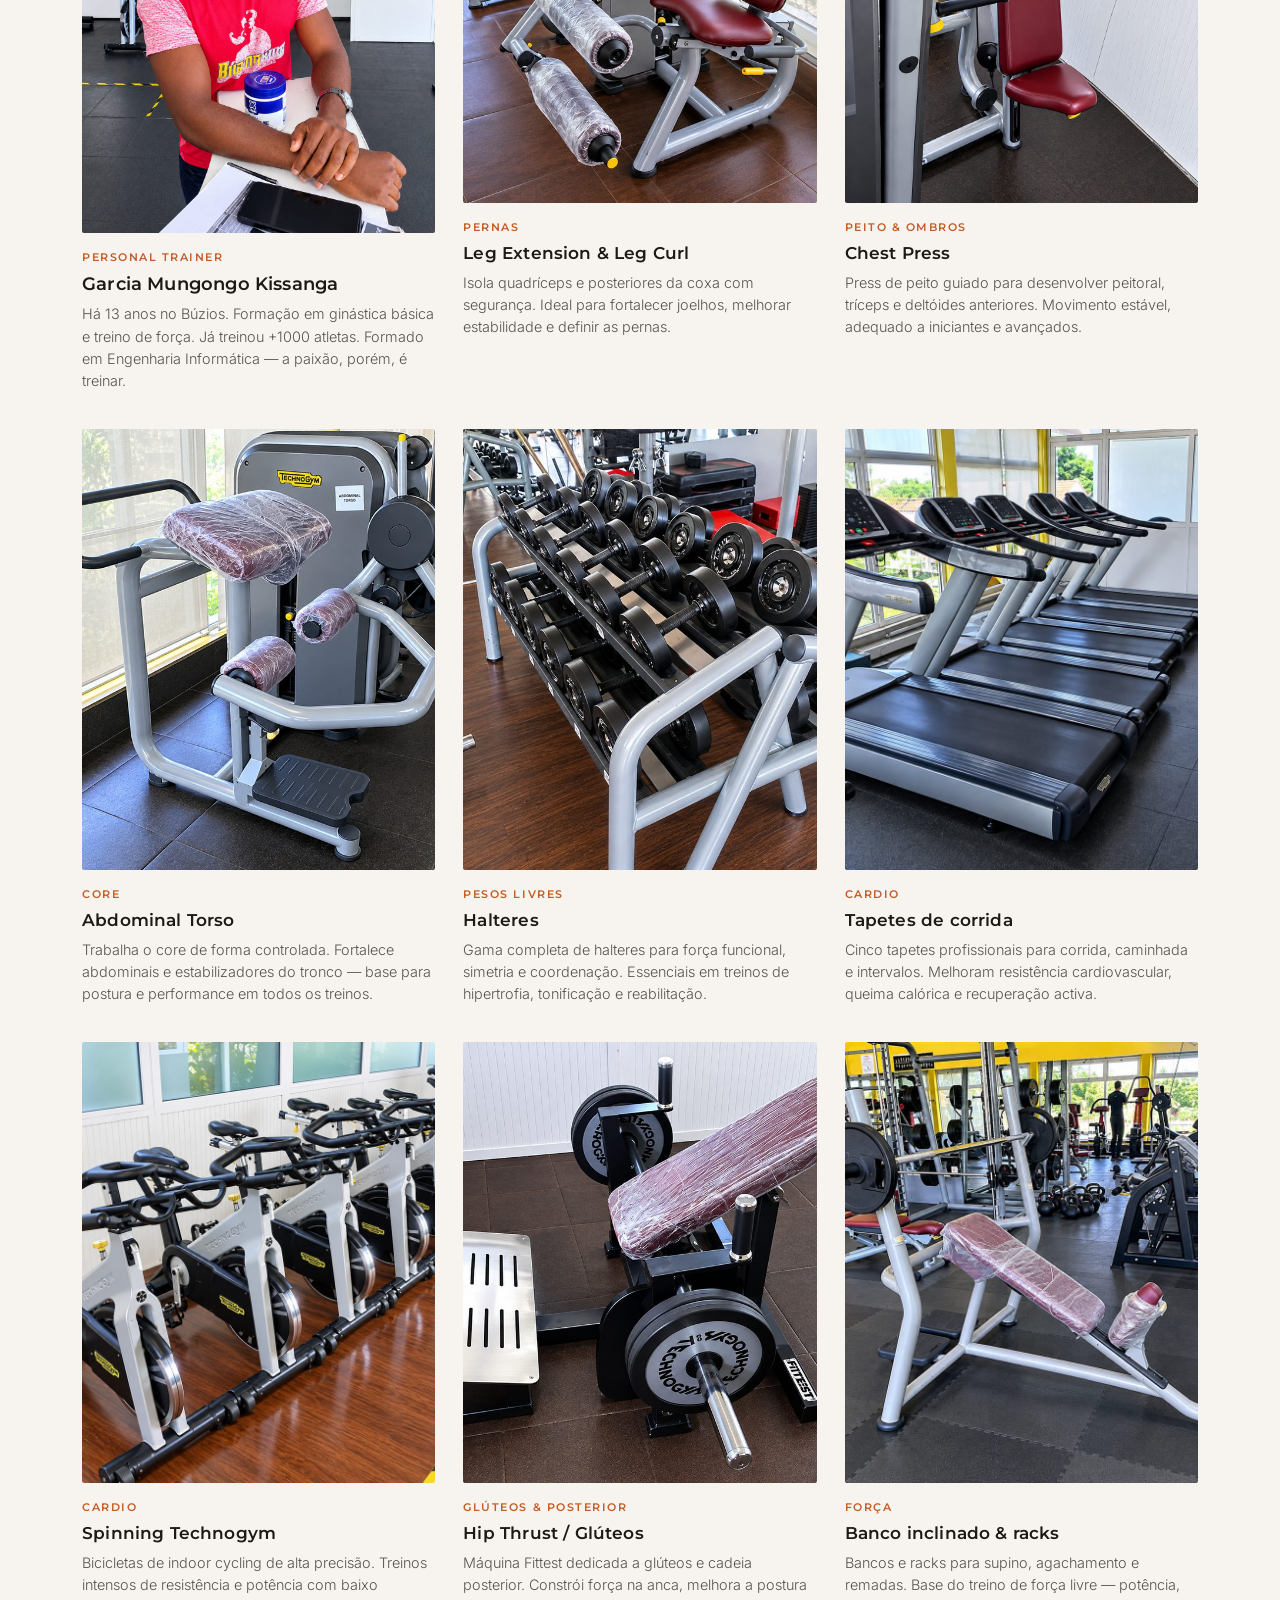
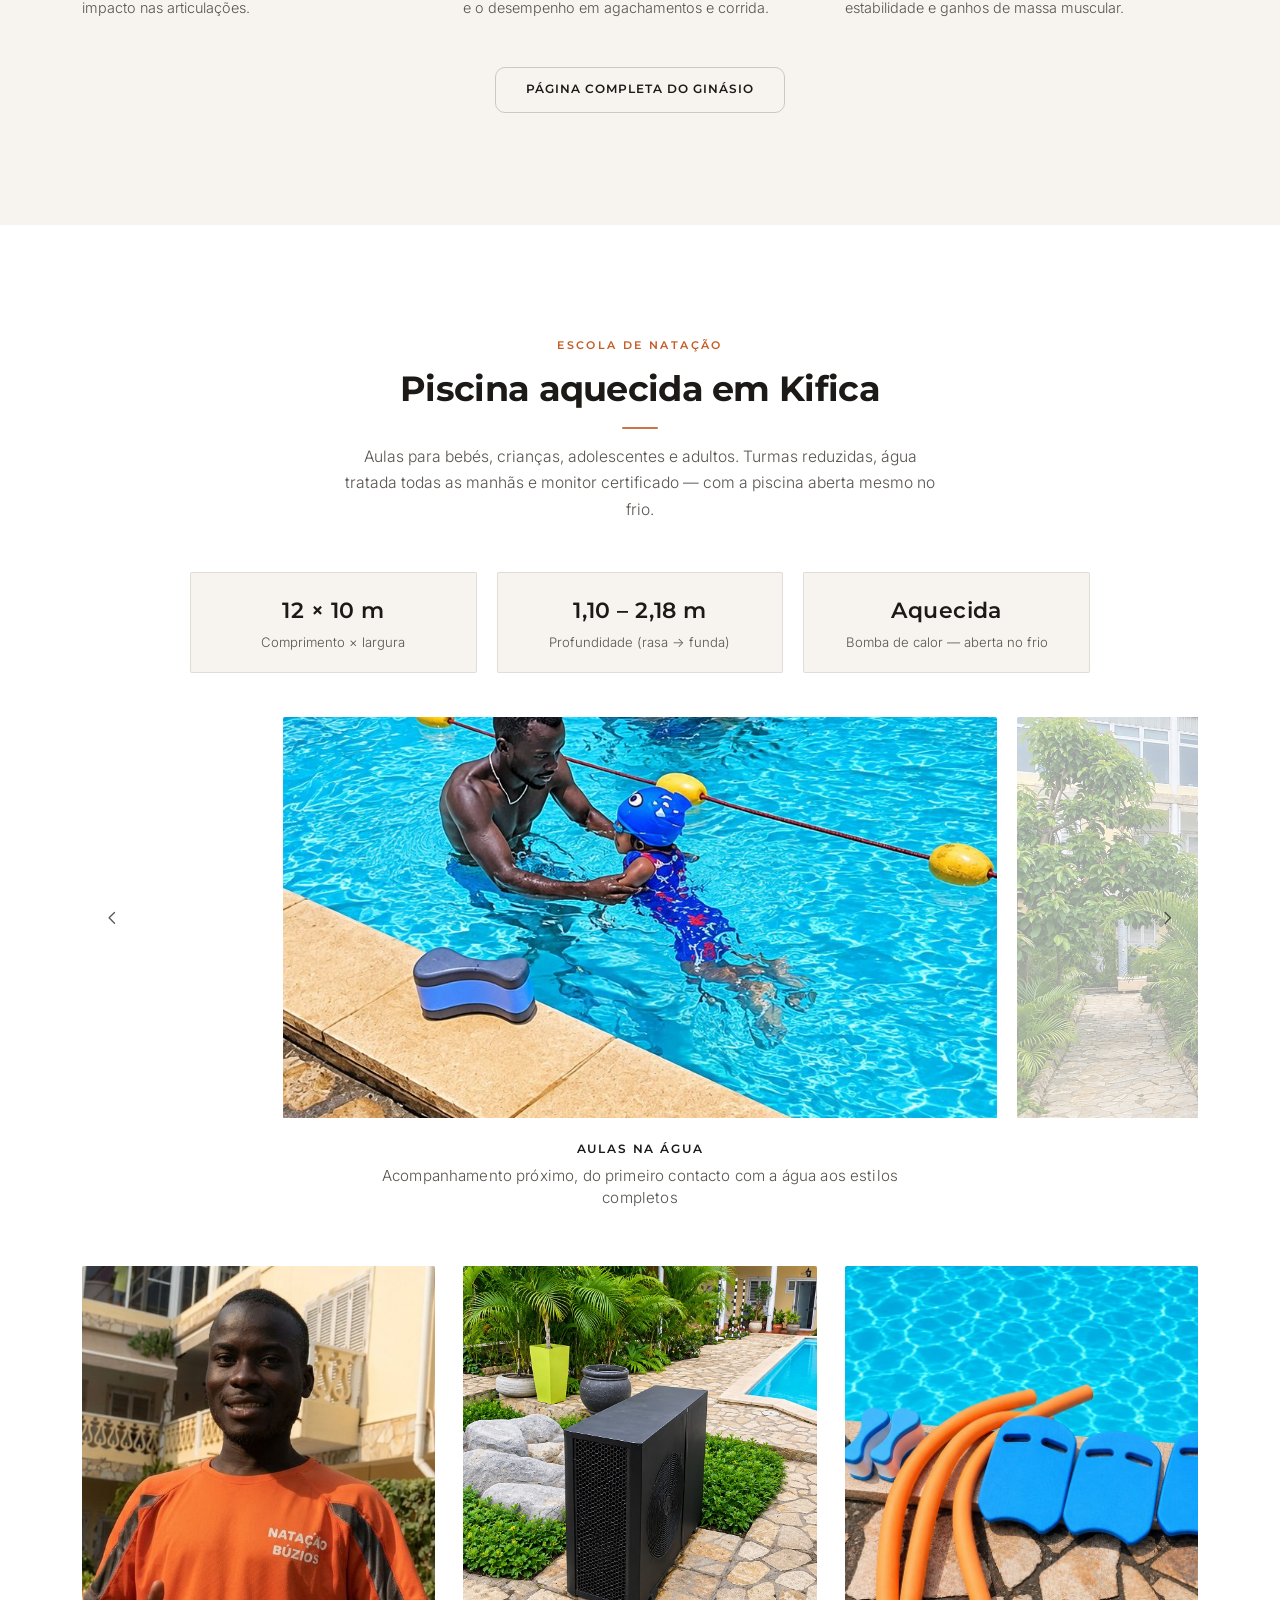
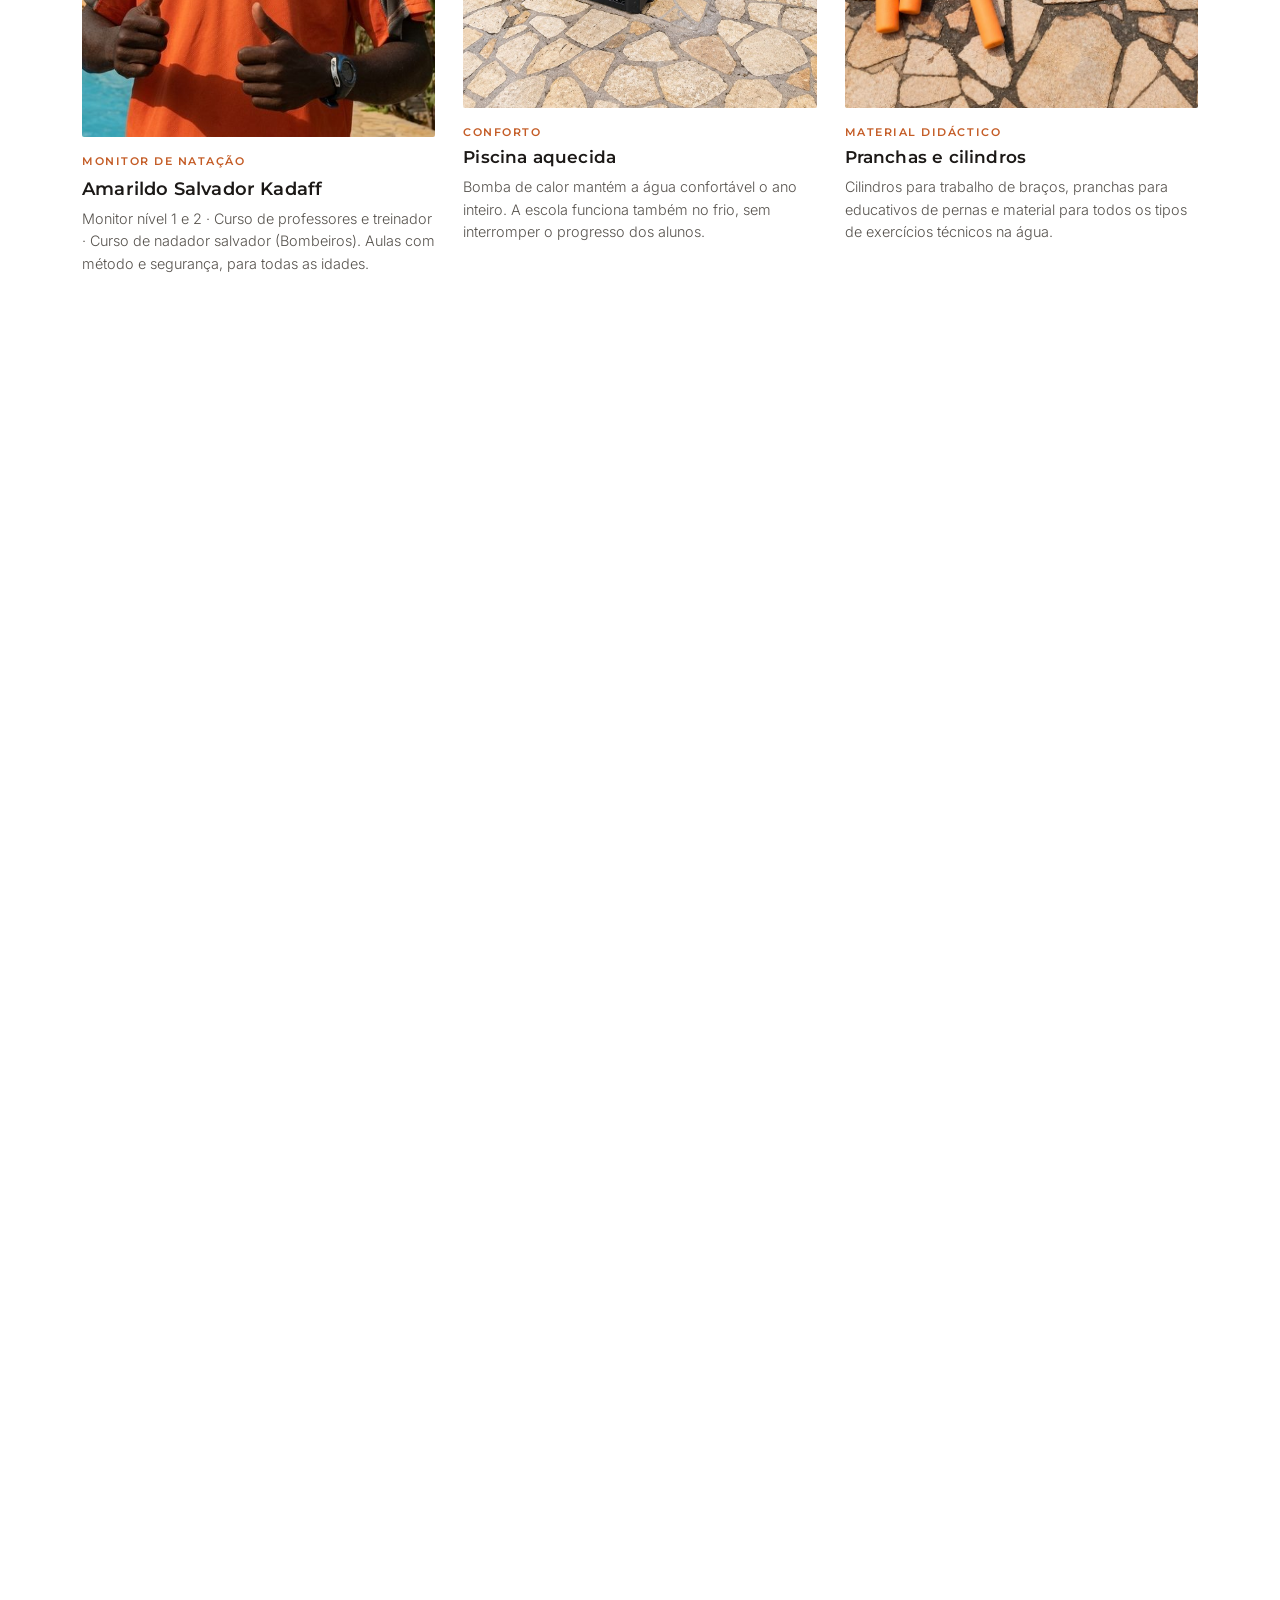
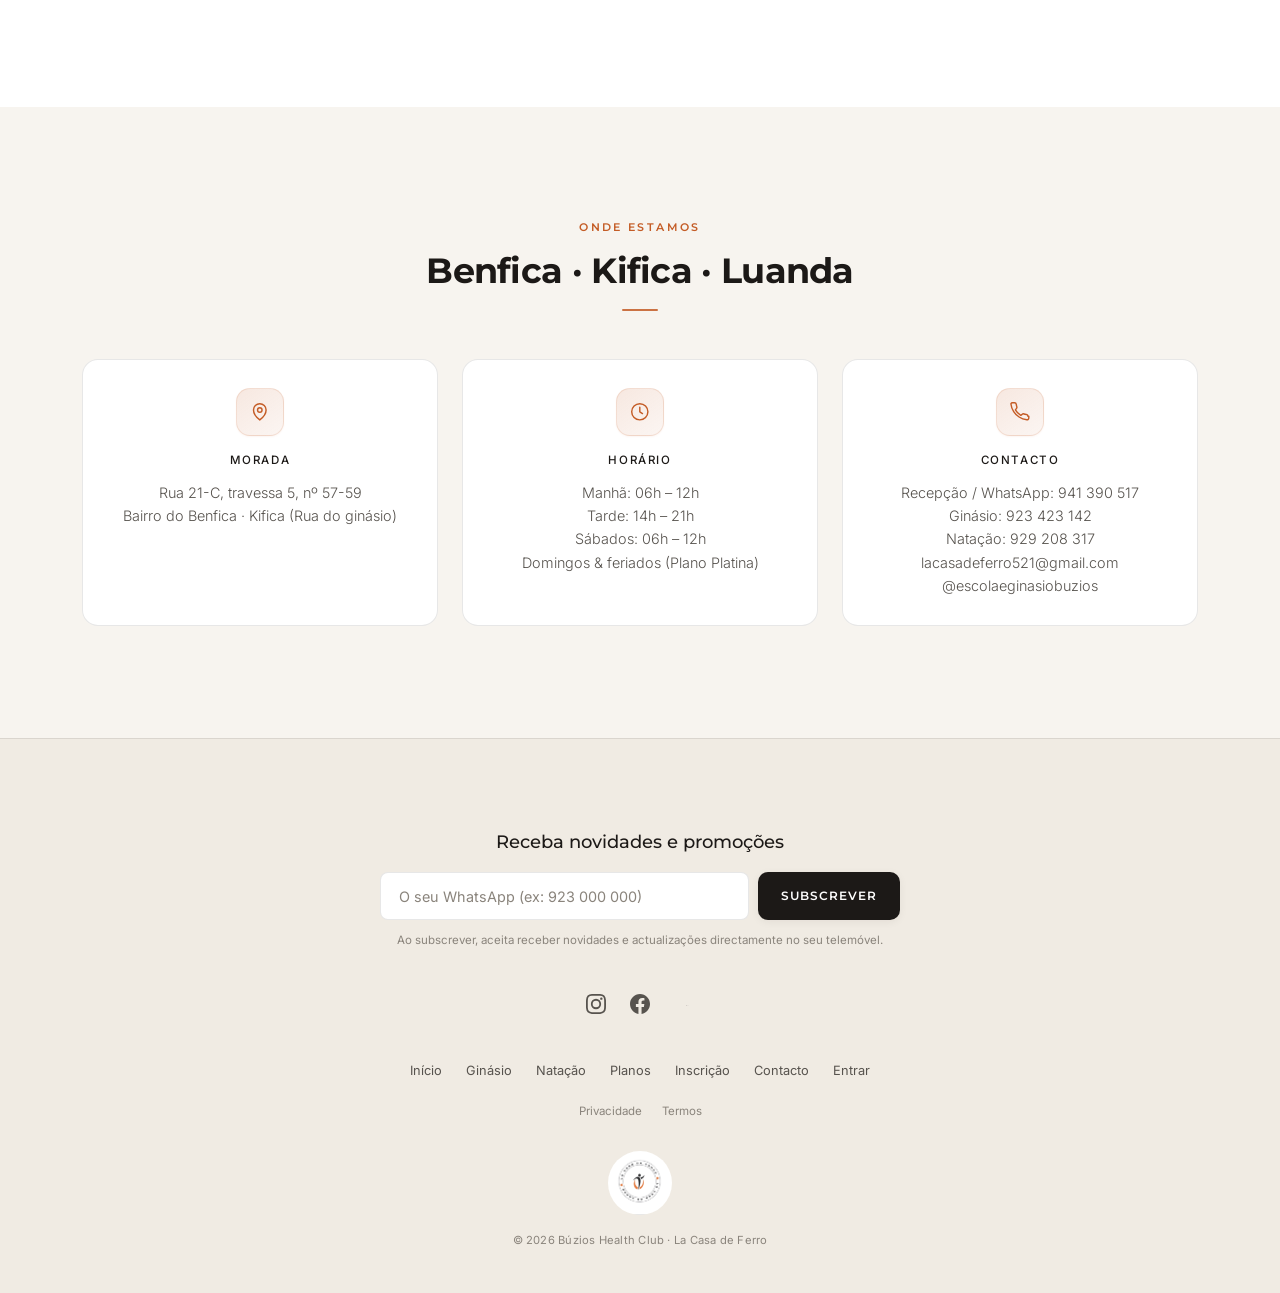
==== commit ade357f3: "f" ====
--- a/buzios/index.html
+++ b/buzios/index.html
@@ -315,9 +315,9 @@
     <section class="section section-gym-explore" id="ginasio">
       <div class="container">
         <div class="section-header reveal">
-          <p class="section-eyebrow">O ginásio</p>
-          <h2 class="section-title">Equipamento e acompanhamento</h2>
-          <p class="section-desc">Máquinas Technogym e Fittest, zona de cardio e pesos livres — num espaço luminoso, com vista para a piscina e personal trainer residente.</p>
+          <p class="section-eyebrow" data-i18n="home.gym.eyebrow">O ginásio</p>
+          <h2 class="section-title" data-i18n="home.gym.title">Equipamento e acompanhamento</h2>
+          <p class="section-desc" data-i18n="home.gym.desc">Máquinas Technogym e Fittest, zona de cardio e pesos livres — num espaço luminoso, com vista para a piscina e personal trainer residente.</p>
         </div>
 
         <!-- Editorial showcase -->
@@ -384,81 +384,81 @@
             <div class="gym-equip-card-media">
               <img src="images/gym/garcia.jpg" alt="Garcia Mungongo Kissanga, personal trainer no Búzios Health Club" width="1086" height="1448" loading="lazy">
             </div>
-            <p class="gym-equip-card-label">Personal trainer</p>
-            <h3 class="gym-equip-card-title">Garcia Mungongo Kissanga</h3>
-            <p class="gym-equip-card-text">Há 13 anos no Búzios. Formação em ginástica básica e treino de força. Já treinou +1000 atletas. Formado em Engenharia Informática — a paixão, porém, é treinar.</p>
+            <p class="gym-equip-card-label" data-i18n="home.gym.trainer.label">Personal trainer</p>
+            <h3 class="gym-equip-card-title" data-i18n="home.gym.trainer.title">Garcia Mungongo Kissanga</h3>
+            <p class="gym-equip-card-text" data-i18n="home.gym.trainer.text">Há 13 anos no Búzios. Formação em ginástica básica e treino de força. Já treinou +1000 atletas. Formado em Engenharia Informática — a paixão, porém, é treinar.</p>
           </article>
 
           <article class="gym-equip-card reveal reveal-delay-1">
             <div class="gym-equip-card-media">
               <img src="images/gym/leg-extension.jpg" alt="Máquina Technogym Leg Extension / Leg Curl" width="1000" height="750" loading="lazy">
             </div>
-            <p class="gym-equip-card-label">Pernas</p>
-            <h3 class="gym-equip-card-title">Leg Extension &amp; Leg Curl</h3>
-            <p class="gym-equip-card-text">Isola quadríceps e posteriores da coxa com segurança. Ideal para fortalecer joelhos, melhorar estabilidade e definir as pernas.</p>
+            <p class="gym-equip-card-label" data-i18n="home.gym.legs.label">Pernas</p>
+            <h3 class="gym-equip-card-title" data-i18n="home.gym.legs.title">Leg Extension &amp; Leg Curl</h3>
+            <p class="gym-equip-card-text" data-i18n="home.gym.legs.text">Isola quadríceps e posteriores da coxa com segurança. Ideal para fortalecer joelhos, melhorar estabilidade e definir as pernas.</p>
           </article>
 
           <article class="gym-equip-card reveal reveal-delay-2">
             <div class="gym-equip-card-media">
               <img src="images/gym/chest-press.jpg" alt="Máquina Chest Press com banco borgonha" width="1000" height="1333" loading="lazy">
             </div>
-            <p class="gym-equip-card-label">Peito &amp; ombros</p>
-            <h3 class="gym-equip-card-title">Chest Press</h3>
-            <p class="gym-equip-card-text">Press de peito guiado para desenvolver peitoral, tríceps e deltóides anteriores. Movimento estável, adequado a iniciantes e avançados.</p>
+            <p class="gym-equip-card-label" data-i18n="home.gym.chest.label">Peito &amp; ombros</p>
+            <h3 class="gym-equip-card-title" data-i18n="home.gym.chest.title">Chest Press</h3>
+            <p class="gym-equip-card-text" data-i18n="home.gym.chest.text">Press de peito guiado para desenvolver peitoral, tríceps e deltóides anteriores. Movimento estável, adequado a iniciantes e avançados.</p>
           </article>
 
           <article class="gym-equip-card reveal">
             <div class="gym-equip-card-media">
               <img src="images/gym/abdominal.jpg" alt="Máquina Technogym Abdominal Torso" width="1000" height="750" loading="lazy">
             </div>
-            <p class="gym-equip-card-label">Core</p>
-            <h3 class="gym-equip-card-title">Abdominal Torso</h3>
-            <p class="gym-equip-card-text">Trabalha o core de forma controlada. Fortalece abdominais e estabilizadores do tronco — base para postura e performance em todos os treinos.</p>
+            <p class="gym-equip-card-label" data-i18n="home.gym.core.label">Core</p>
+            <h3 class="gym-equip-card-title" data-i18n="home.gym.core.title">Abdominal Torso</h3>
+            <p class="gym-equip-card-text" data-i18n="home.gym.core.text">Trabalha o core de forma controlada. Fortalece abdominais e estabilizadores do tronco — base para postura e performance em todos os treinos.</p>
           </article>
 
           <article class="gym-equip-card reveal reveal-delay-1">
             <div class="gym-equip-card-media">
               <img src="images/gym/halteres.jpg" alt="Rack de halteres no ginásio Búzios" width="1000" height="750" loading="lazy">
             </div>
-            <p class="gym-equip-card-label">Pesos livres</p>
-            <h3 class="gym-equip-card-title">Halteres</h3>
-            <p class="gym-equip-card-text">Gama completa de halteres para força funcional, simetria e coordenação. Essenciais em treinos de hipertrofia, tonificação e reabilitação.</p>
+            <p class="gym-equip-card-label" data-i18n="home.gym.dumbbells.label">Pesos livres</p>
+            <h3 class="gym-equip-card-title" data-i18n="home.gym.dumbbells.title">Halteres</h3>
+            <p class="gym-equip-card-text" data-i18n="home.gym.dumbbells.text">Gama completa de halteres para força funcional, simetria e coordenação. Essenciais em treinos de hipertrofia, tonificação e reabilitação.</p>
           </article>
 
           <article class="gym-equip-card reveal reveal-delay-2">
             <div class="gym-equip-card-media">
               <img src="images/gym/tapetes.jpg" alt="Tapetes de corrida profissionais" width="1200" height="900" loading="lazy">
             </div>
-            <p class="gym-equip-card-label">Cardio</p>
-            <h3 class="gym-equip-card-title">Tapetes de corrida</h3>
-            <p class="gym-equip-card-text">Cinco tapetes profissionais para corrida, caminhada e intervalos. Melhoram resistência cardiovascular, queima calórica e recuperação activa.</p>
+            <p class="gym-equip-card-label" data-i18n="home.gym.treadmill.label">Cardio</p>
+            <h3 class="gym-equip-card-title" data-i18n="home.gym.treadmill.title">Tapetes de corrida</h3>
+            <p class="gym-equip-card-text" data-i18n="home.gym.treadmill.text">Cinco tapetes profissionais para corrida, caminhada e intervalos. Melhoram resistência cardiovascular, queima calórica e recuperação activa.</p>
           </article>
 
           <article class="gym-equip-card reveal">
             <div class="gym-equip-card-media">
               <img src="images/gym/spinning.jpg" alt="Bicicletas de spinning Technogym" width="1200" height="900" loading="lazy">
             </div>
-            <p class="gym-equip-card-label">Cardio</p>
-            <h3 class="gym-equip-card-title">Spinning Technogym</h3>
-            <p class="gym-equip-card-text">Bicicletas de indoor cycling de alta precisão. Treinos intensos de resistência e potência com baixo impacto nas articulações.</p>
+            <p class="gym-equip-card-label" data-i18n="home.gym.spinning.label">Cardio</p>
+            <h3 class="gym-equip-card-title" data-i18n="home.gym.spinning.title">Spinning Technogym</h3>
+            <p class="gym-equip-card-text" data-i18n="home.gym.spinning.text">Bicicletas de indoor cycling de alta precisão. Treinos intensos de resistência e potência com baixo impacto nas articulações.</p>
           </article>
 
           <article class="gym-equip-card reveal reveal-delay-1">
             <div class="gym-equip-card-media">
               <img src="images/gym/hip-thrust.jpg" alt="Máquina Fittest para glúteos e posterior da coxa" width="1000" height="750" loading="lazy">
             </div>
-            <p class="gym-equip-card-label">Glúteos &amp; posterior</p>
-            <h3 class="gym-equip-card-title">Hip Thrust / Glúteos</h3>
-            <p class="gym-equip-card-text">Máquina Fittest dedicada a glúteos e cadeia posterior. Constrói força na anca, melhora a postura e o desempenho em agachamentos e corrida.</p>
+            <p class="gym-equip-card-label" data-i18n="home.gym.glutes.label">Glúteos &amp; posterior</p>
+            <h3 class="gym-equip-card-title" data-i18n="home.gym.glutes.title">Hip Thrust / Glúteos</h3>
+            <p class="gym-equip-card-text" data-i18n="home.gym.glutes.text">Máquina Fittest dedicada a glúteos e cadeia posterior. Constrói força na anca, melhora a postura e o desempenho em agachamentos e corrida.</p>
           </article>
 
           <article class="gym-equip-card reveal reveal-delay-2">
             <div class="gym-equip-card-media">
               <img src="images/gym/banco-inclinado.jpg" alt="Banco inclinado e zona de pesos livres" width="1200" height="900" loading="lazy">
             </div>
-            <p class="gym-equip-card-label">Força</p>
-            <h3 class="gym-equip-card-title">Banco inclinado &amp; racks</h3>
-            <p class="gym-equip-card-text">Bancos e racks para supino, agachamento e remadas. Base do treino de força livre — potência, estabilidade e ganhos de massa muscular.</p>
+            <p class="gym-equip-card-label" data-i18n="home.gym.racks.label">Força</p>
+            <h3 class="gym-equip-card-title" data-i18n="home.gym.racks.title">Banco inclinado &amp; racks</h3>
+            <p class="gym-equip-card-text" data-i18n="home.gym.racks.text">Bancos e racks para supino, agachamento e remadas. Base do treino de força livre — potência, estabilidade e ganhos de massa muscular.</p>
           </article>
         </div>
 
@@ -473,9 +473,9 @@
     <section class="section section-pool-explore" id="natacao">
       <div class="container">
         <div class="section-header reveal">
-          <p class="section-eyebrow">Escola de natação</p>
-          <h2 class="section-title">Piscina aquecida em Kifica</h2>
-          <p class="section-desc">Aulas para bebés, crianças, adolescentes e adultos. Turmas reduzidas, água tratada todas as manhãs e monitor certificado — com a piscina aberta mesmo no frio.</p>
+          <p class="section-eyebrow" data-i18n="home.pool.eyebrow">Escola de natação</p>
+          <h2 class="section-title" data-i18n="home.pool.title">Piscina aquecida em Kifica</h2>
+          <p class="section-desc" data-i18n="home.pool.desc">Aulas para bebés, crianças, adolescentes e adultos. Turmas reduzidas, água tratada todas as manhãs e monitor certificado — com a piscina aberta mesmo no frio.</p>
         </div>
 
         <div class="pool-facts reveal">
@@ -570,81 +570,81 @@
             <div class="gym-equip-card-media">
               <img src="images/pool/amarildo.jpg" alt="Amarildo Salvador Kadaff, monitor de natação Búzios" width="1100" height="687" loading="lazy">
             </div>
-            <p class="gym-equip-card-label">Monitor de natação</p>
-            <h3 class="gym-equip-card-title">Amarildo Salvador Kadaff</h3>
-            <p class="gym-equip-card-text">Monitor nível 1 e 2 · Curso de professores e treinador · Curso de nadador salvador (Bombeiros). Aulas com método e segurança, para todas as idades.</p>
+            <p class="gym-equip-card-label" data-i18n="home.pool.coach.label">Monitor de natação</p>
+            <h3 class="gym-equip-card-title" data-i18n="home.pool.coach.title">Amarildo Salvador Kadaff</h3>
+            <p class="gym-equip-card-text" data-i18n="home.pool.coach.text">Monitor nível 1 e 2 · Curso de professores e treinador · Curso de nadador salvador (Bombeiros). Aulas com método e segurança, para todas as idades.</p>
           </article>
 
           <article class="gym-equip-card reveal reveal-delay-1">
             <div class="gym-equip-card-media">
               <img src="images/pool/aquecedor.jpg" alt="Bomba de calor da piscina Búzios" width="1086" height="1448" loading="lazy">
             </div>
-            <p class="gym-equip-card-label">Conforto</p>
-            <h3 class="gym-equip-card-title">Piscina aquecida</h3>
-            <p class="gym-equip-card-text">Bomba de calor mantém a água confortável o ano inteiro. A escola funciona também no frio, sem interromper o progresso dos alunos.</p>
+            <p class="gym-equip-card-label" data-i18n="home.pool.heated.label">Conforto</p>
+            <h3 class="gym-equip-card-title" data-i18n="home.pool.heated.title">Piscina aquecida</h3>
+            <p class="gym-equip-card-text" data-i18n="home.pool.heated.text">Bomba de calor mantém a água confortável o ano inteiro. A escola funciona também no frio, sem interromper o progresso dos alunos.</p>
           </article>
 
           <article class="gym-equip-card reveal reveal-delay-2">
             <div class="gym-equip-card-media">
               <img src="images/pool/pranchas.jpg" alt="Pranchas e material de educativos de natação" width="1200" height="900" loading="lazy">
             </div>
-            <p class="gym-equip-card-label">Material didáctico</p>
-            <h3 class="gym-equip-card-title">Pranchas e cilindros</h3>
-            <p class="gym-equip-card-text">Cilindros para trabalho de braços, pranchas para educativos de pernas e material para todos os tipos de exercícios técnicos na água.</p>
+            <p class="gym-equip-card-label" data-i18n="home.pool.gear.label">Material didáctico</p>
+            <h3 class="gym-equip-card-title" data-i18n="home.pool.gear.title">Pranchas e cilindros</h3>
+            <p class="gym-equip-card-text" data-i18n="home.pool.gear.text">Cilindros para trabalho de braços, pranchas para educativos de pernas e material para todos os tipos de exercícios técnicos na água.</p>
           </article>
 
           <article class="gym-equip-card reveal">
             <div class="gym-equip-card-media">
               <img src="images/pool/aula-familia-2.jpg" alt="Monitor a ensinar uma criança na piscina" width="720" height="1280" loading="lazy">
             </div>
-            <p class="gym-equip-card-label">Método</p>
-            <h3 class="gym-equip-card-title">Turmas reduzidas</h3>
-            <p class="gym-equip-card-text">Grupos pequenos para atenção individual. Da adaptação à água até aos estilos, com ritmo adequado a cada idade e nível.</p>
+            <p class="gym-equip-card-label" data-i18n="home.pool.method.label">Método</p>
+            <h3 class="gym-equip-card-title" data-i18n="home.pool.method.title">Turmas reduzidas</h3>
+            <p class="gym-equip-card-text" data-i18n="home.pool.method.text">Grupos pequenos para atenção individual. Da adaptação à água até aos estilos, com ritmo adequado a cada idade e nível.</p>
           </article>
 
           <article class="gym-equip-card reveal reveal-delay-1">
             <div class="gym-equip-card-media">
               <img src="images/pool/vestiario-f-porta.jpg" alt="Entrada dos balneários femininos" width="1000" height="1333" loading="lazy">
             </div>
-            <p class="gym-equip-card-label">Instalações</p>
-            <h3 class="gym-equip-card-title">Balneários</h3>
-            <p class="gym-equip-card-text">Vestiários masculino e feminino, com zonas de muda e sanitários. Chuveiro exterior no jardim para enxaguar antes e depois da aula.</p>
+            <p class="gym-equip-card-label" data-i18n="home.pool.lockers.label">Instalações</p>
+            <h3 class="gym-equip-card-title" data-i18n="home.pool.lockers.title">Balneários</h3>
+            <p class="gym-equip-card-text" data-i18n="home.pool.lockers.text">Vestiários masculino e feminino, com zonas de muda e sanitários. Chuveiro exterior no jardim para enxaguar antes e depois da aula.</p>
           </article>
 
           <article class="gym-equip-card is-diagram reveal reveal-delay-2">
             <div class="gym-equip-card-media">
               <img src="images/pool/material-aluno.jpg" alt="Material do aluno: homens — sunga ou calção, touca, óculos e chinelos; mulheres — fato de banho completo, touca, óculos e chinelos" width="665" height="619" loading="lazy">
             </div>
-            <p class="gym-equip-card-label">O que trazer</p>
-            <h3 class="gym-equip-card-title">Material do aluno</h3>
-            <p class="gym-equip-card-text"><strong>Homens:</strong> sunga ou calção, touca, óculos e chinelos.<br><strong>Mulheres:</strong> fato de banho completo, touca, óculos e chinelos.</p>
+            <p class="gym-equip-card-label" data-i18n="home.pool.bring.label">O que trazer</p>
+            <h3 class="gym-equip-card-title" data-i18n="home.pool.bring.title">Material do aluno</h3>
+            <p class="gym-equip-card-text" data-i18n="home.pool.bring.text" data-i18n-html><strong>Homens:</strong> sunga ou calção, touca, óculos e chinelos.<br><strong>Mulheres:</strong> fato de banho completo, touca, óculos e chinelos.</p>
           </article>
 
           <article class="gym-equip-card reveal">
             <div class="gym-equip-card-media">
               <img src="images/pool/chuveiro.jpg" alt="Chuveiro exterior de mosaico azul no jardim" width="1000" height="1333" loading="lazy">
             </div>
-            <p class="gym-equip-card-label">Higiene</p>
-            <h3 class="gym-equip-card-title">Água tratada</h3>
-            <p class="gym-equip-card-text">A água é tratada regularmente e testada todas as manhãs por um profissional da área — prioridade à saúde de alunos e equipa.</p>
+            <p class="gym-equip-card-label" data-i18n="home.pool.water.label">Higiene</p>
+            <h3 class="gym-equip-card-title" data-i18n="home.pool.water.title">Água tratada</h3>
+            <p class="gym-equip-card-text" data-i18n="home.pool.water.text">A água é tratada regularmente e testada todas as manhãs por um profissional da área — prioridade à saúde de alunos e equipa.</p>
           </article>
 
           <article class="gym-equip-card reveal reveal-delay-1">
             <div class="gym-equip-card-media">
               <img src="images/pool/gabinete.jpg" alt="Gabinete do monitor junto à piscina" width="1200" height="900" loading="lazy">
             </div>
-            <p class="gym-equip-card-label">Apoio</p>
-            <h3 class="gym-equip-card-title">Gabinete do monitor</h3>
-            <p class="gym-equip-card-text">Espaço de apoio junto à piscina para organização das aulas, material e contacto com pais e alunos.</p>
+            <p class="gym-equip-card-label" data-i18n="home.pool.office.label">Apoio</p>
+            <h3 class="gym-equip-card-title" data-i18n="home.pool.office.title">Gabinete do monitor</h3>
+            <p class="gym-equip-card-text" data-i18n="home.pool.office.text">Espaço de apoio junto à piscina para organização das aulas, material e contacto com pais e alunos.</p>
           </article>
 
           <article class="gym-equip-card reveal reveal-delay-2">
             <div class="gym-equip-card-media">
               <img src="images/pool/corredor.jpg" alt="Corredor com banco de madeira junto aos balneários" width="1200" height="900" loading="lazy">
             </div>
-            <p class="gym-equip-card-label">Ambiente</p>
-            <h3 class="gym-equip-card-title">Pátio e corredores</h3>
-            <p class="gym-equip-card-text">Zonas de espera com bancos e sombra, num ambiente acolhedor à volta da piscina — ideal para famílias durante as aulas.</p>
+            <p class="gym-equip-card-label" data-i18n="home.pool.patio.label">Ambiente</p>
+            <h3 class="gym-equip-card-title" data-i18n="home.pool.patio.title">Pátio e corredores</h3>
+            <p class="gym-equip-card-text" data-i18n="home.pool.patio.text">Zonas de espera com bancos e sombra, num ambiente acolhedor à volta da piscina — ideal para famílias durante as aulas.</p>
           </article>
         </div>
 
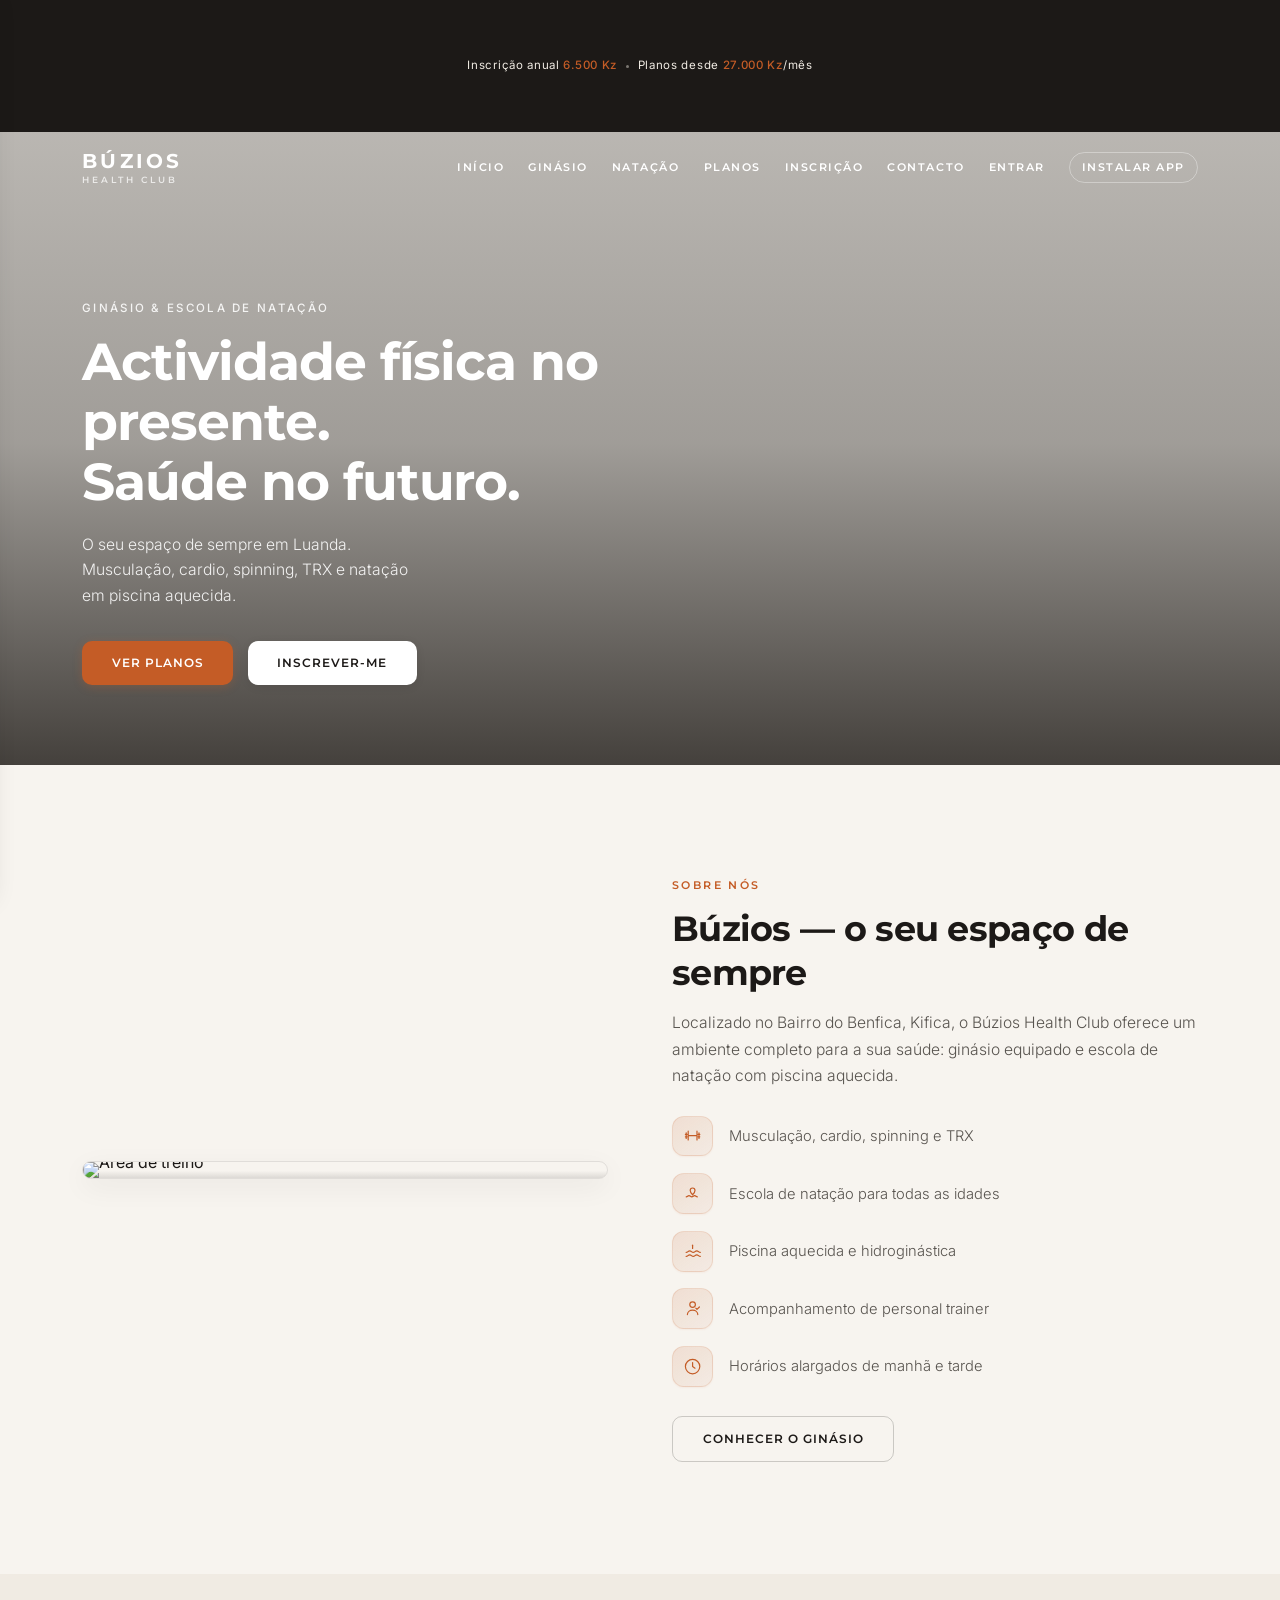
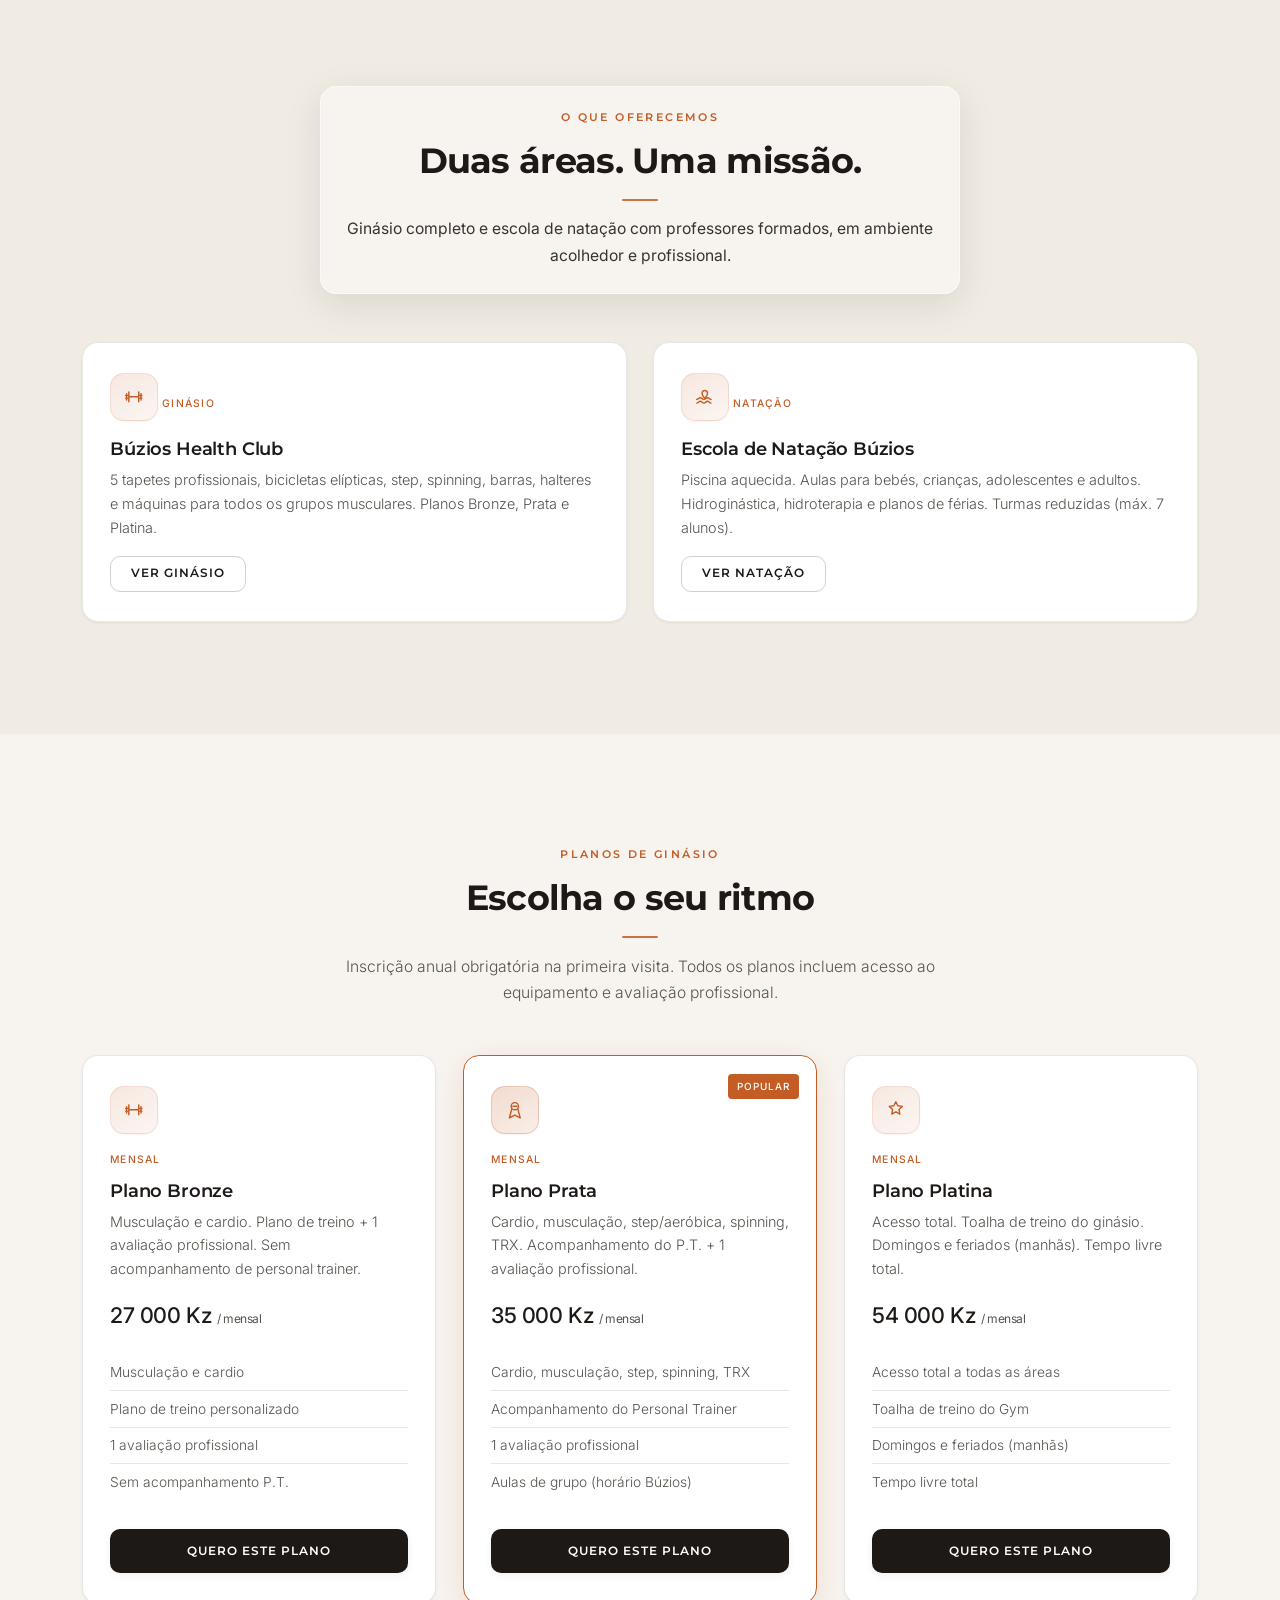
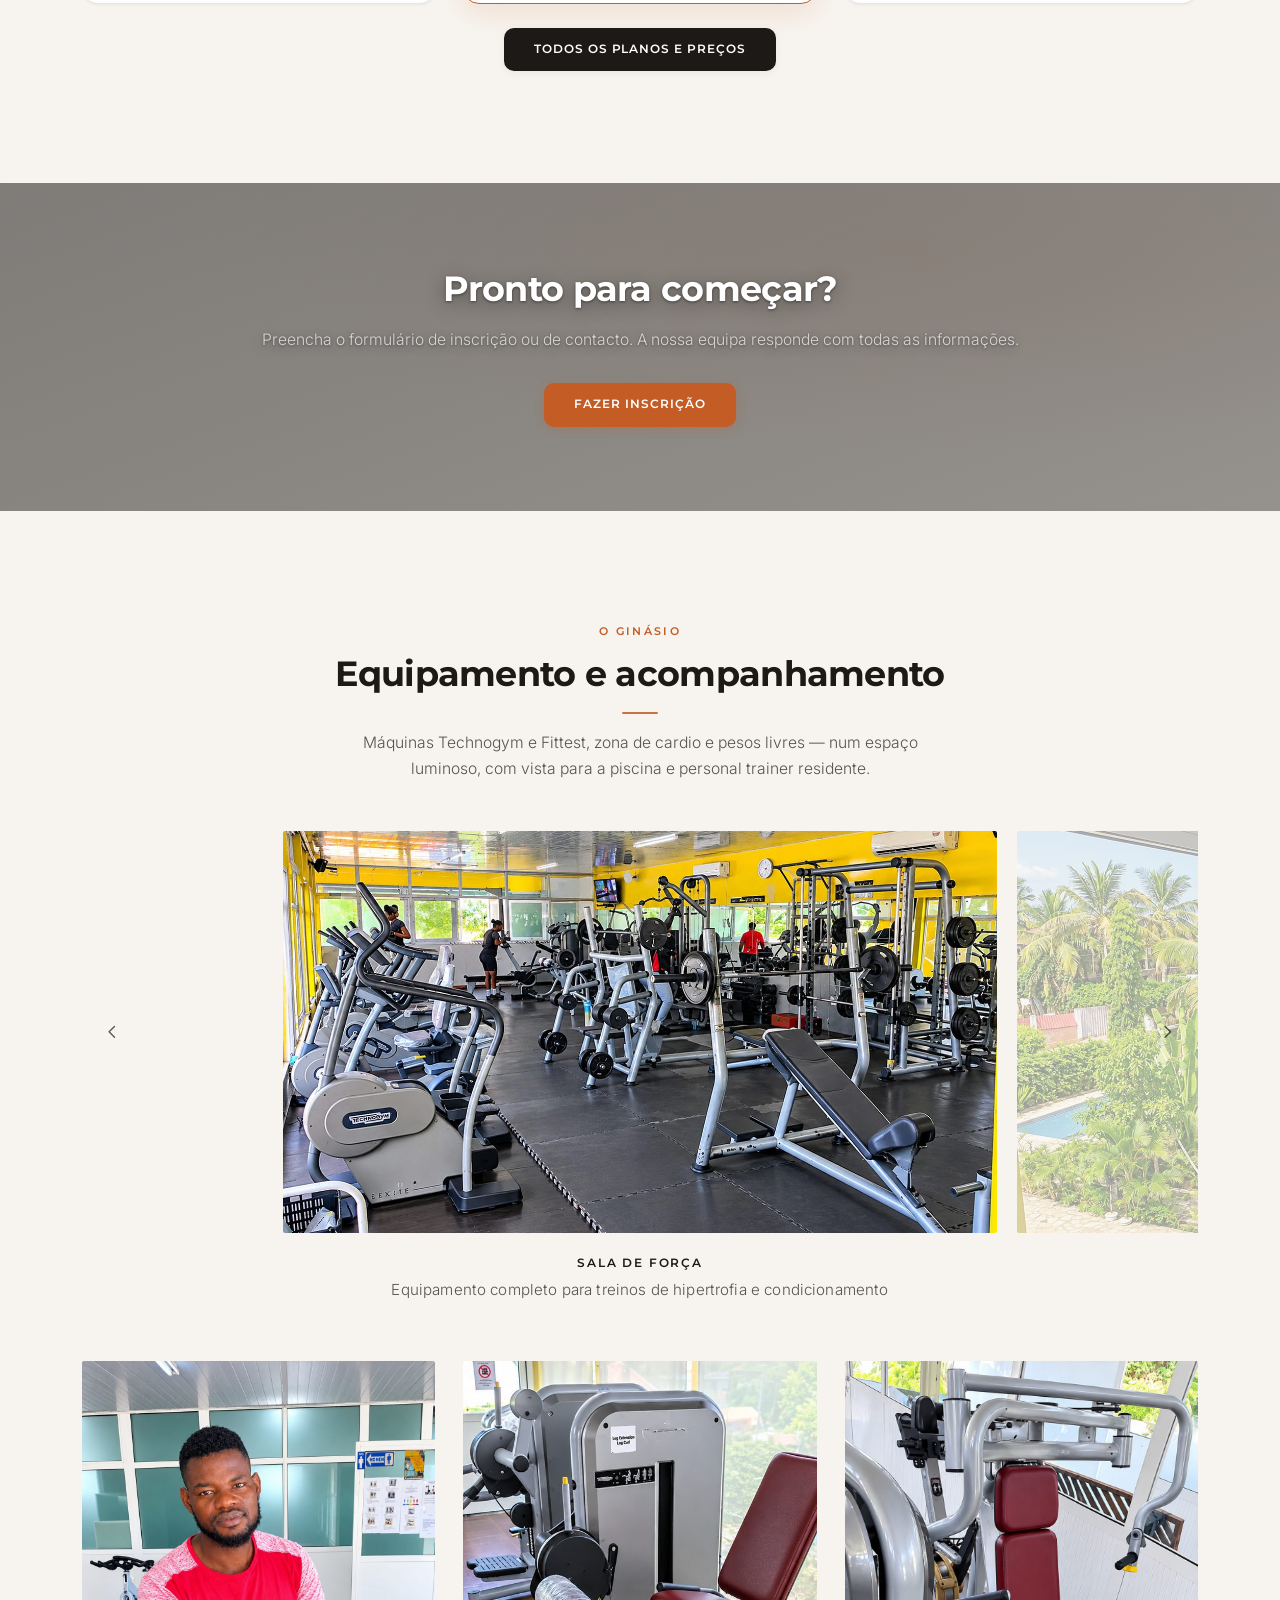
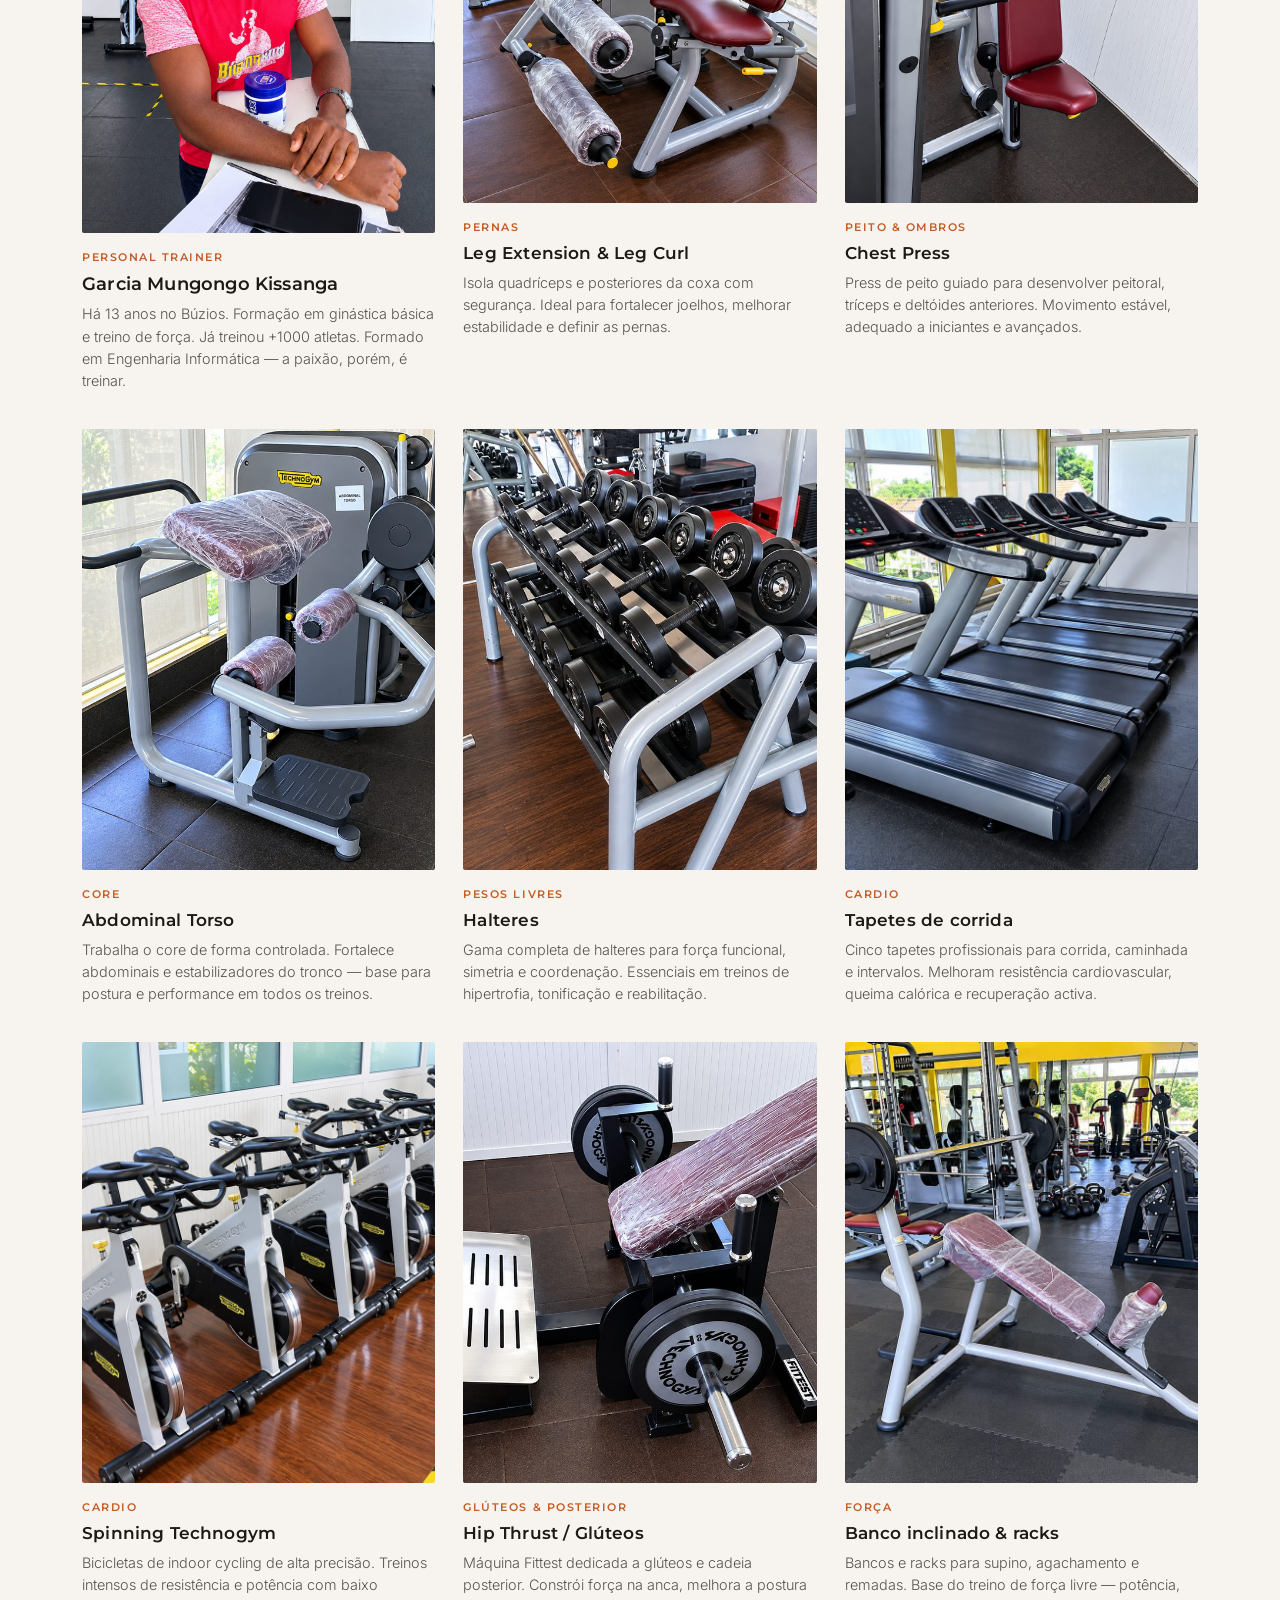
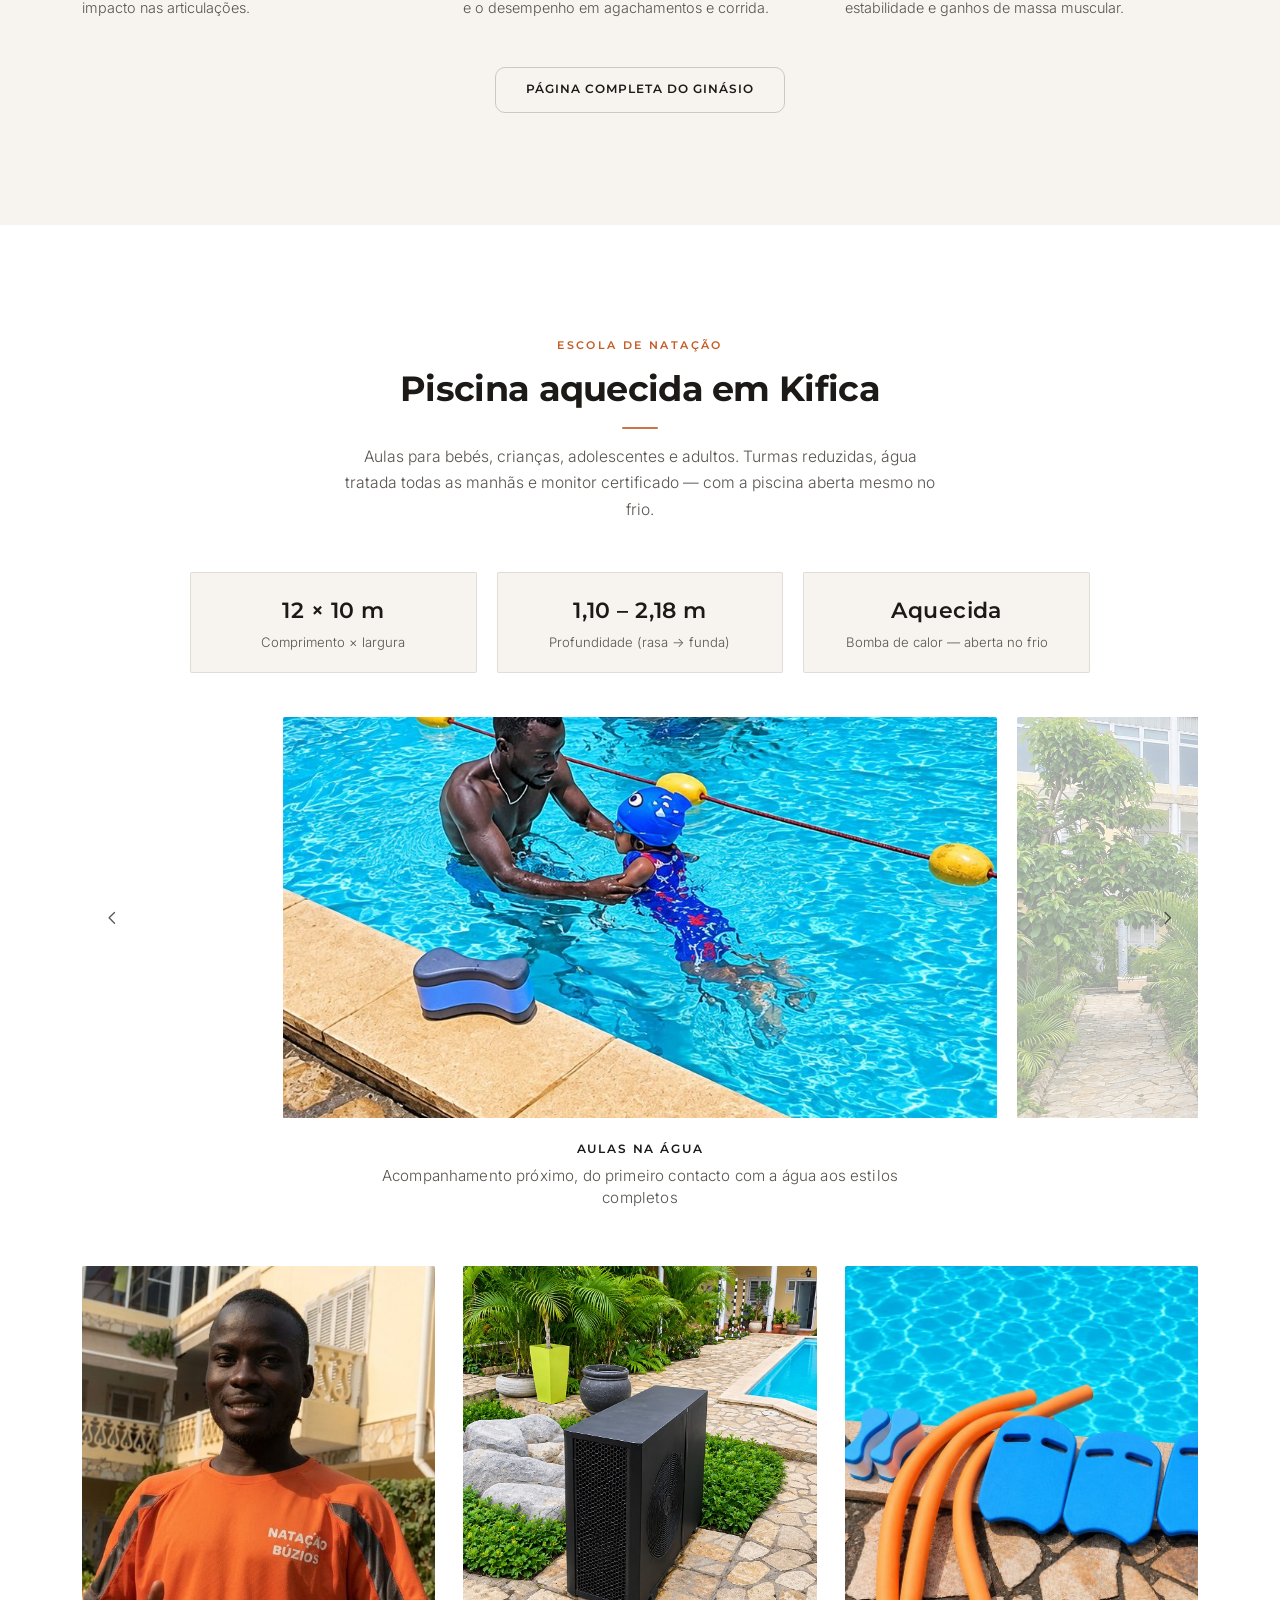
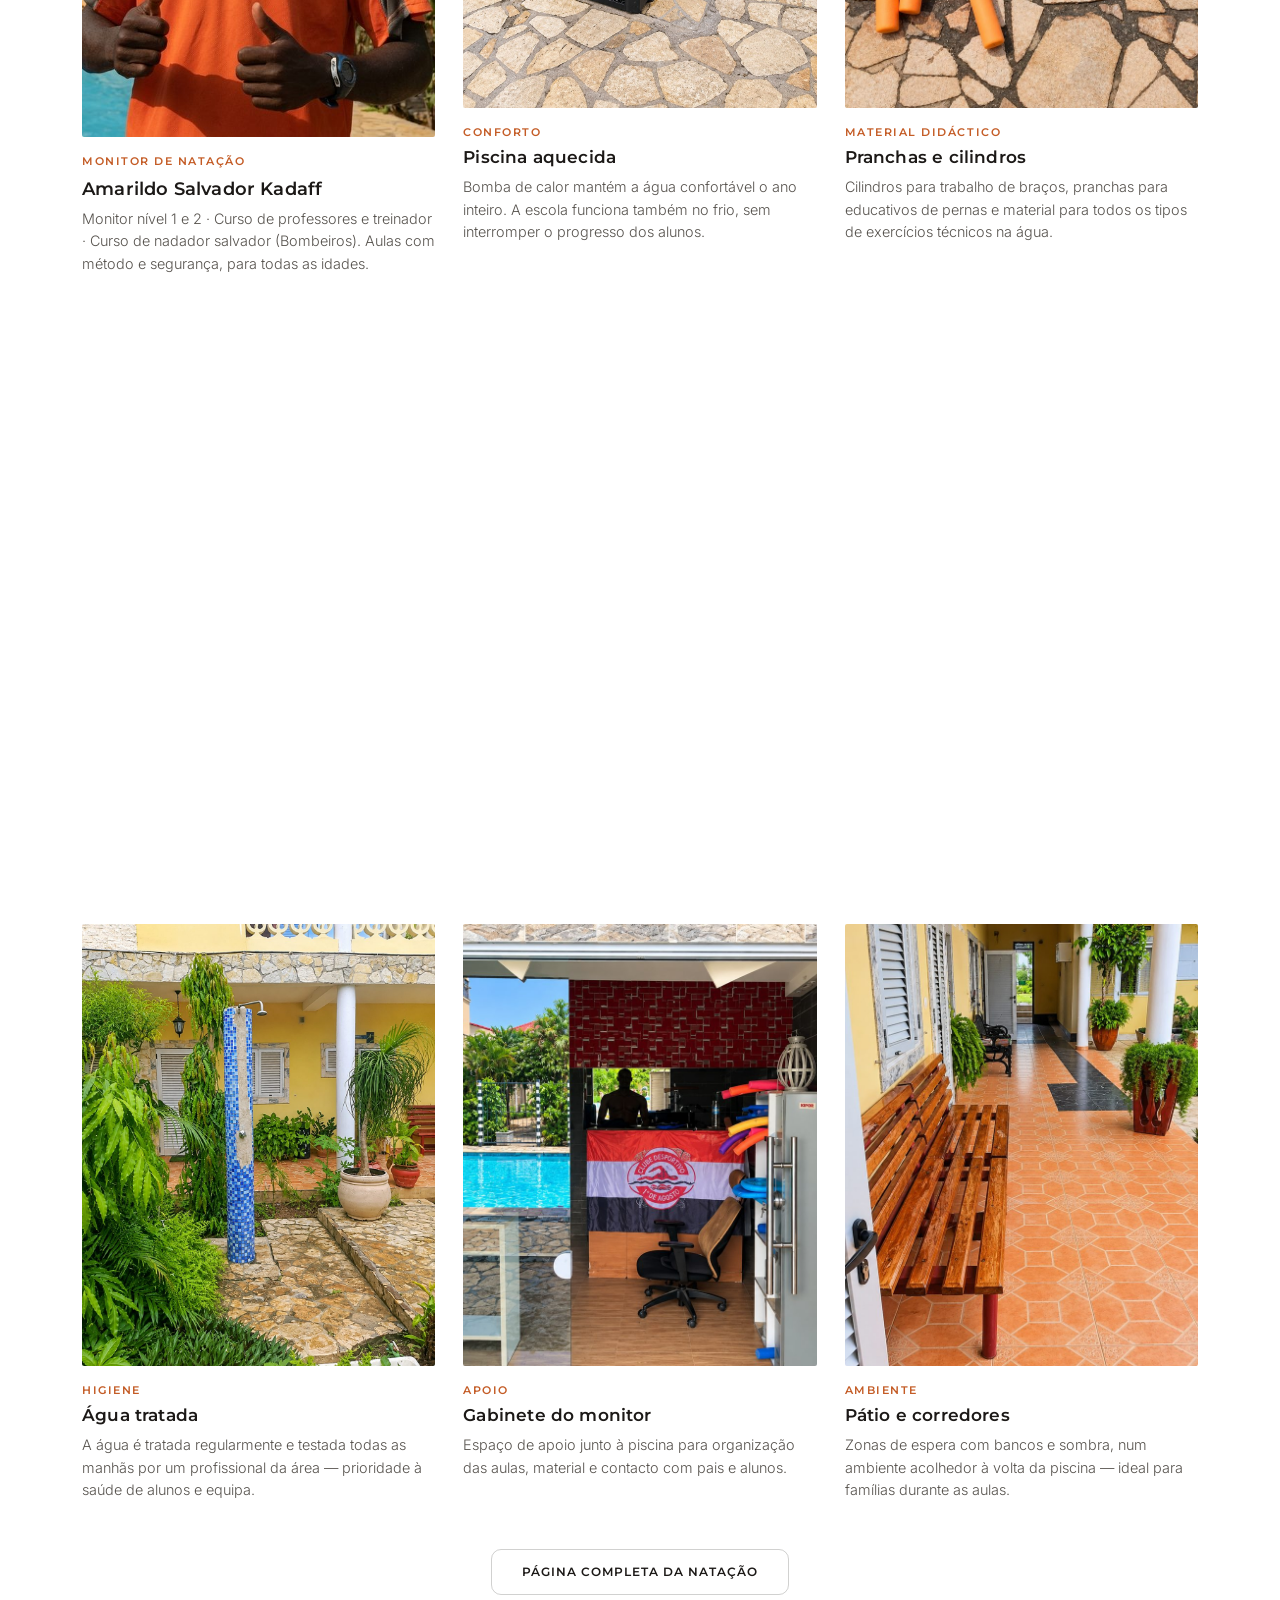
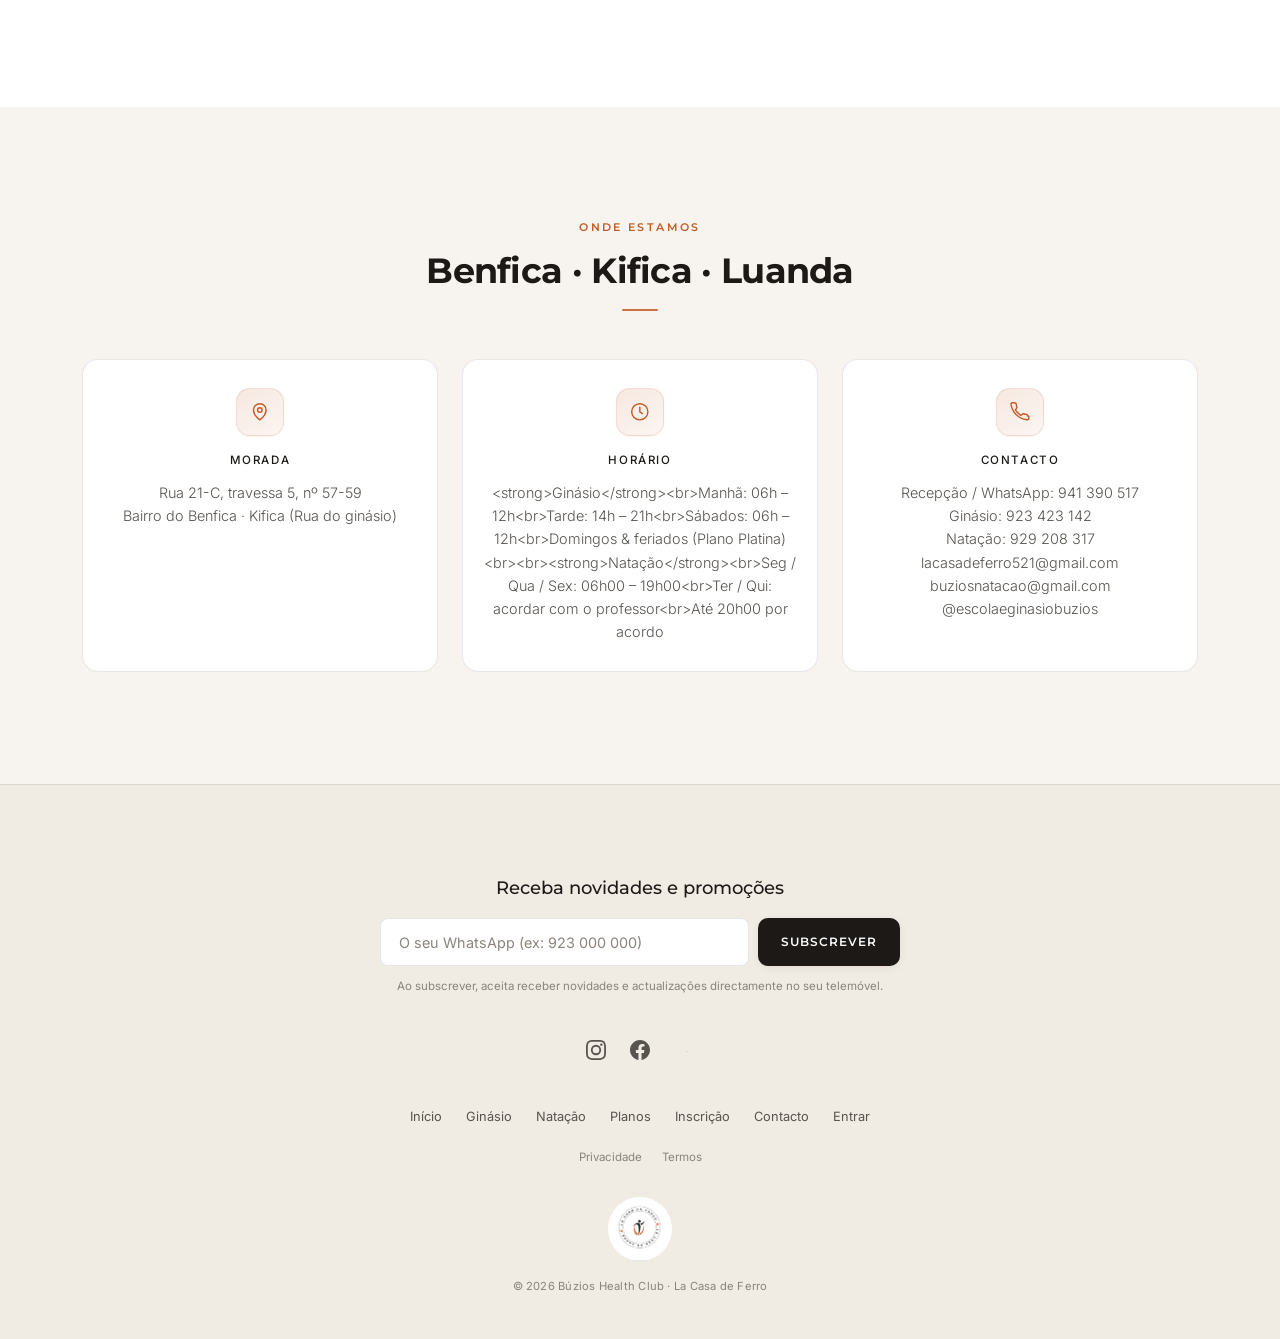
==== commit c32e9796: "m" ====
--- a/buzios/index.html
+++ b/buzios/index.html
@@ -670,7 +670,7 @@
           <div class="info-item reveal reveal-delay-2">
             <span class="card-icon" aria-hidden="true"><svg viewBox="0 0 24 24" fill="none" stroke="currentColor" stroke-width="1.5" stroke-linecap="round" stroke-linejoin="round"><circle cx="12" cy="12" r="9"/><path d="M12 7v5l3 2"/></svg></span>
             <h3 data-i18n="loc.hoursTitle">Horário</h3>
-            <p data-i18n="loc.hoursBody" data-i18n-html>Manhã: 06h – 12h<br>Tarde: 14h – 21h<br>Sábados: 06h – 12h<br>Domingos & feriados (Plano Platina)</p>
+            <p data-i18n="loc.hoursBody" data-i18n-html><strong>Ginásio</strong><br>Manhã: 06h – 12h<br>Tarde: 14h – 21h<br>Sábados: 06h – 12h<br>Domingos & feriados (Plano Platina)<br><br><strong>Natação</strong><br>Seg / Qua / Sex: 06h00 – 19h00<br>Ter / Qui: acordar com o professor<br>Até 20h00 por acordo</p>
           </div>
           <div class="info-item reveal reveal-delay-3">
             <span class="card-icon" aria-hidden="true"><svg viewBox="0 0 24 24" fill="none" stroke="currentColor" stroke-width="1.5" stroke-linecap="round" stroke-linejoin="round"><path d="M22 16.9v2a2 2 0 0 1-2.2 2 19.8 19.8 0 0 1-8.6-3.1 19.5 19.5 0 0 1-6-6 19.8 19.8 0 0 1-3.1-8.7A2 2 0 0 1 4.1 2h2a2 2 0 0 1 2 1.7c.1.9.3 1.8.6 2.6a2 2 0 0 1-.5 2.1L7.1 9.9a16 16 0 0 0 6 6l1.5-1.1a2 2 0 0 1 2.1-.4c.8.3 1.7.5 2.6.6a2 2 0 0 1 1.7 2z"/></svg></span>
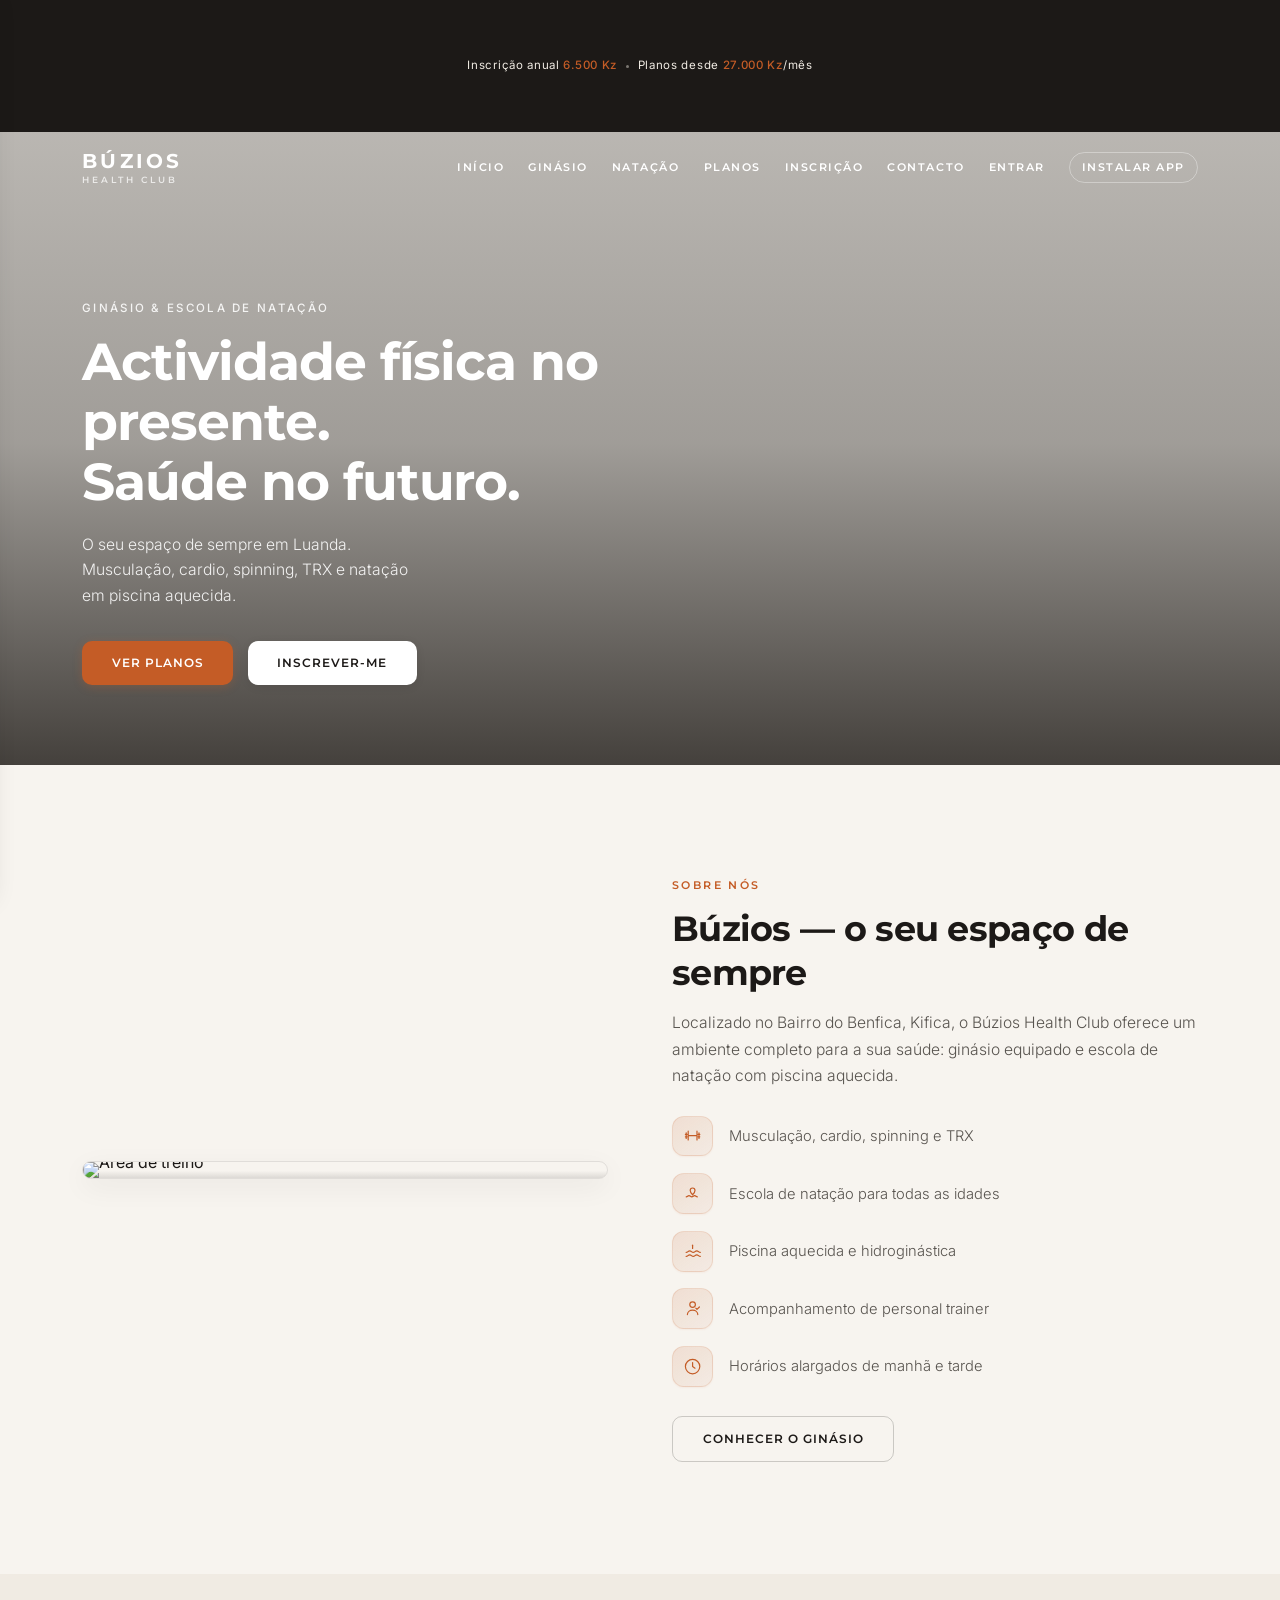
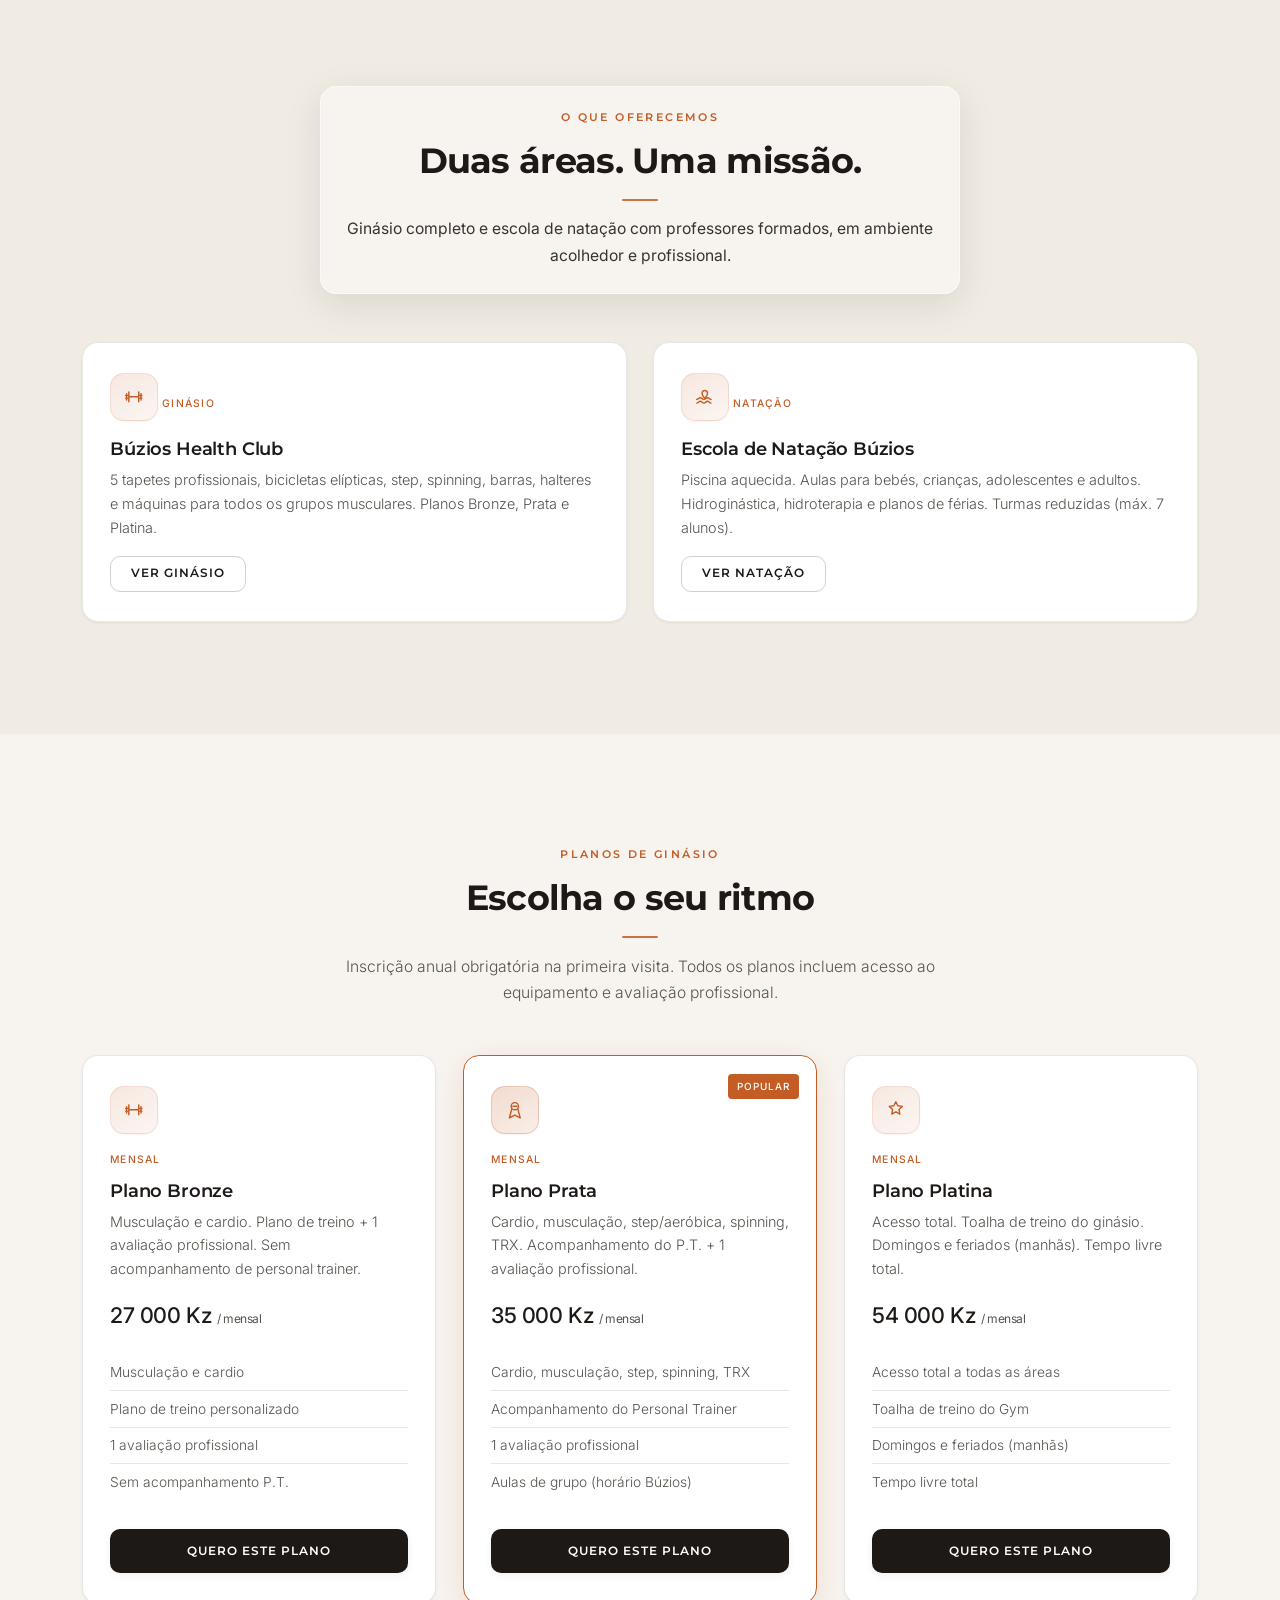
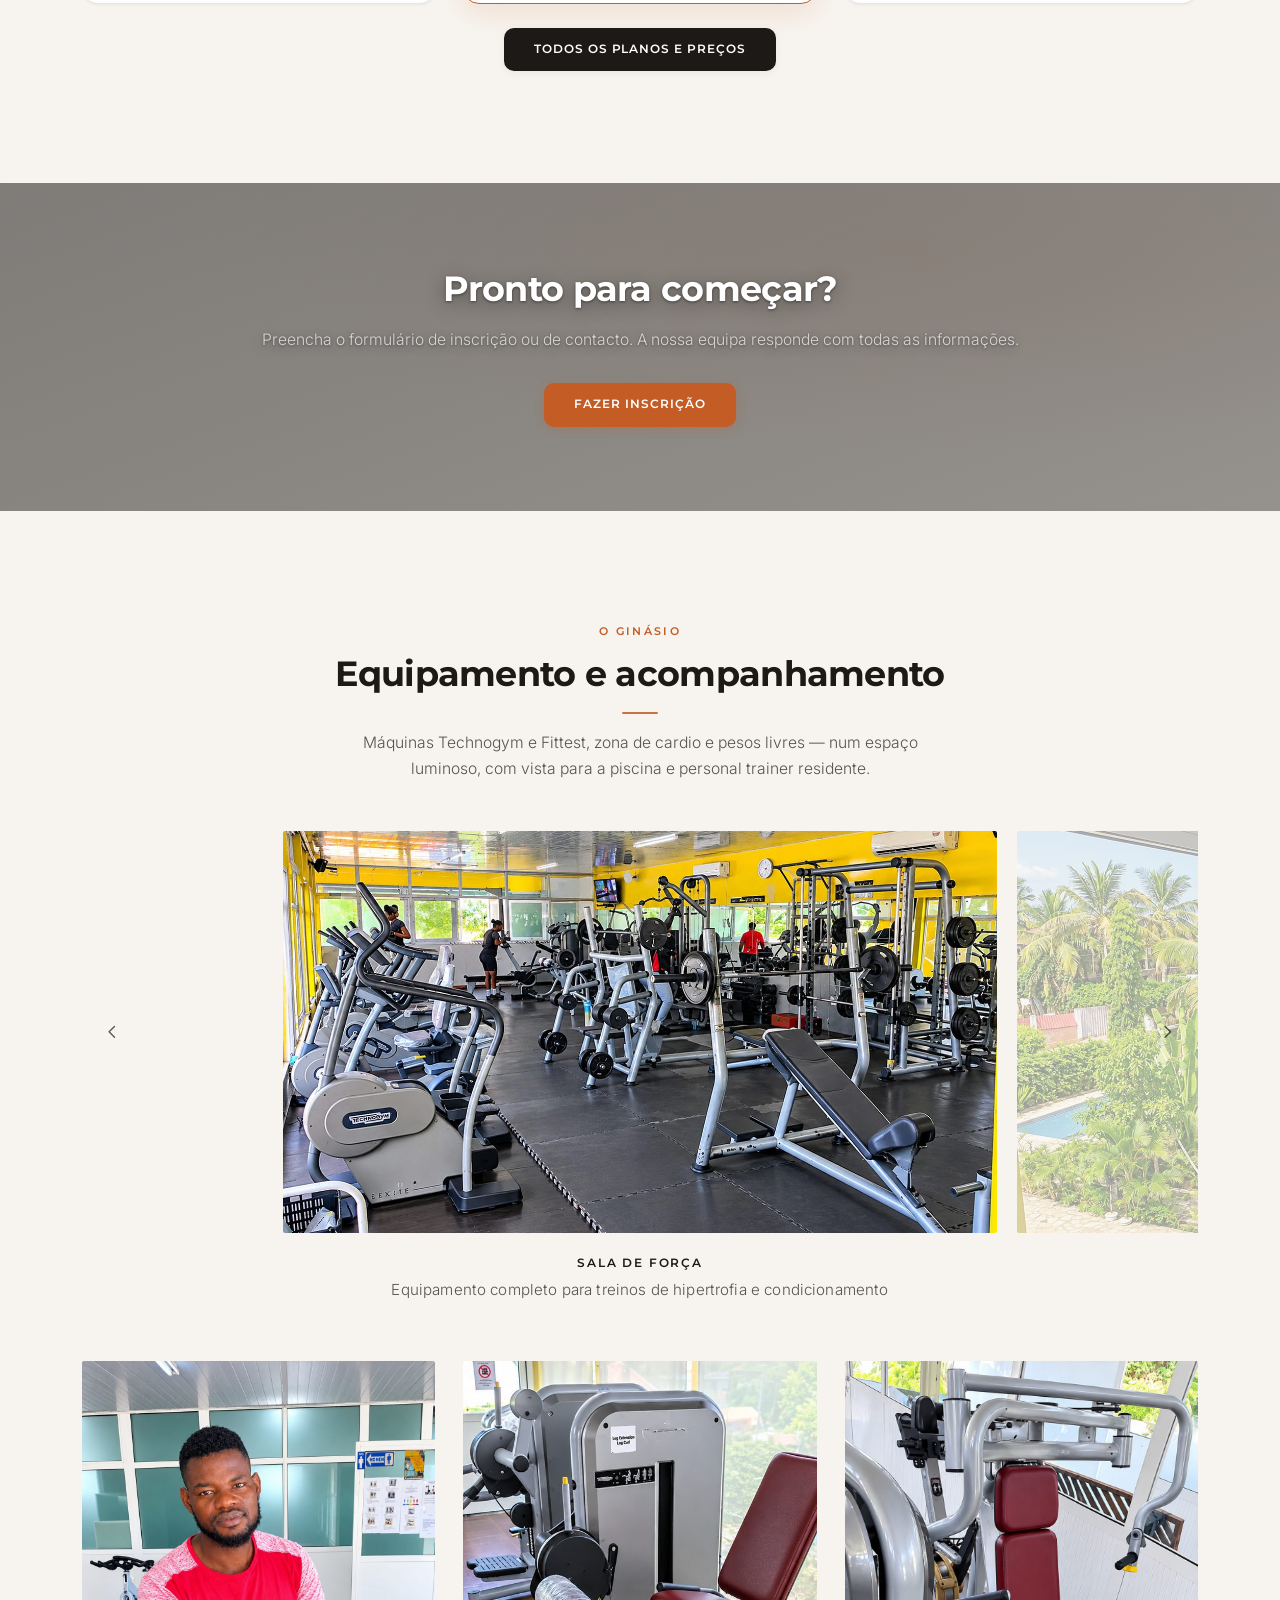
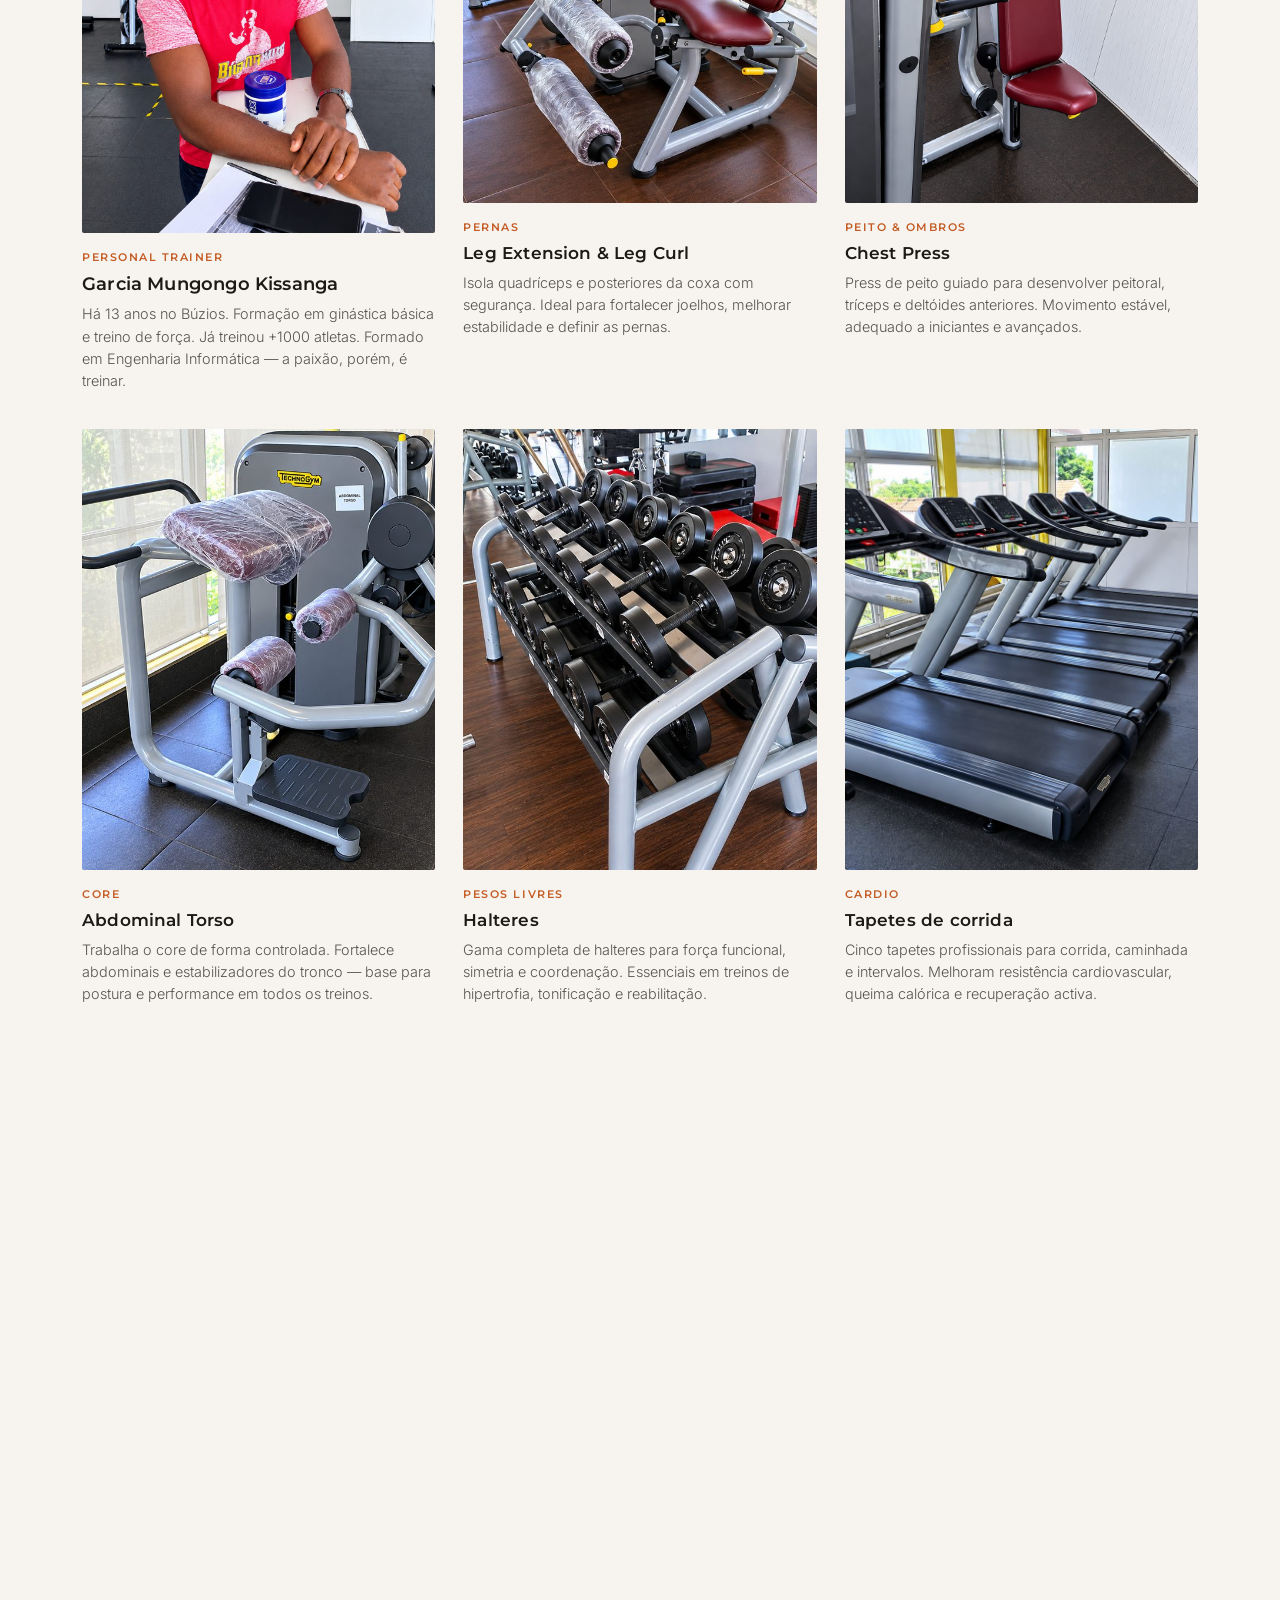
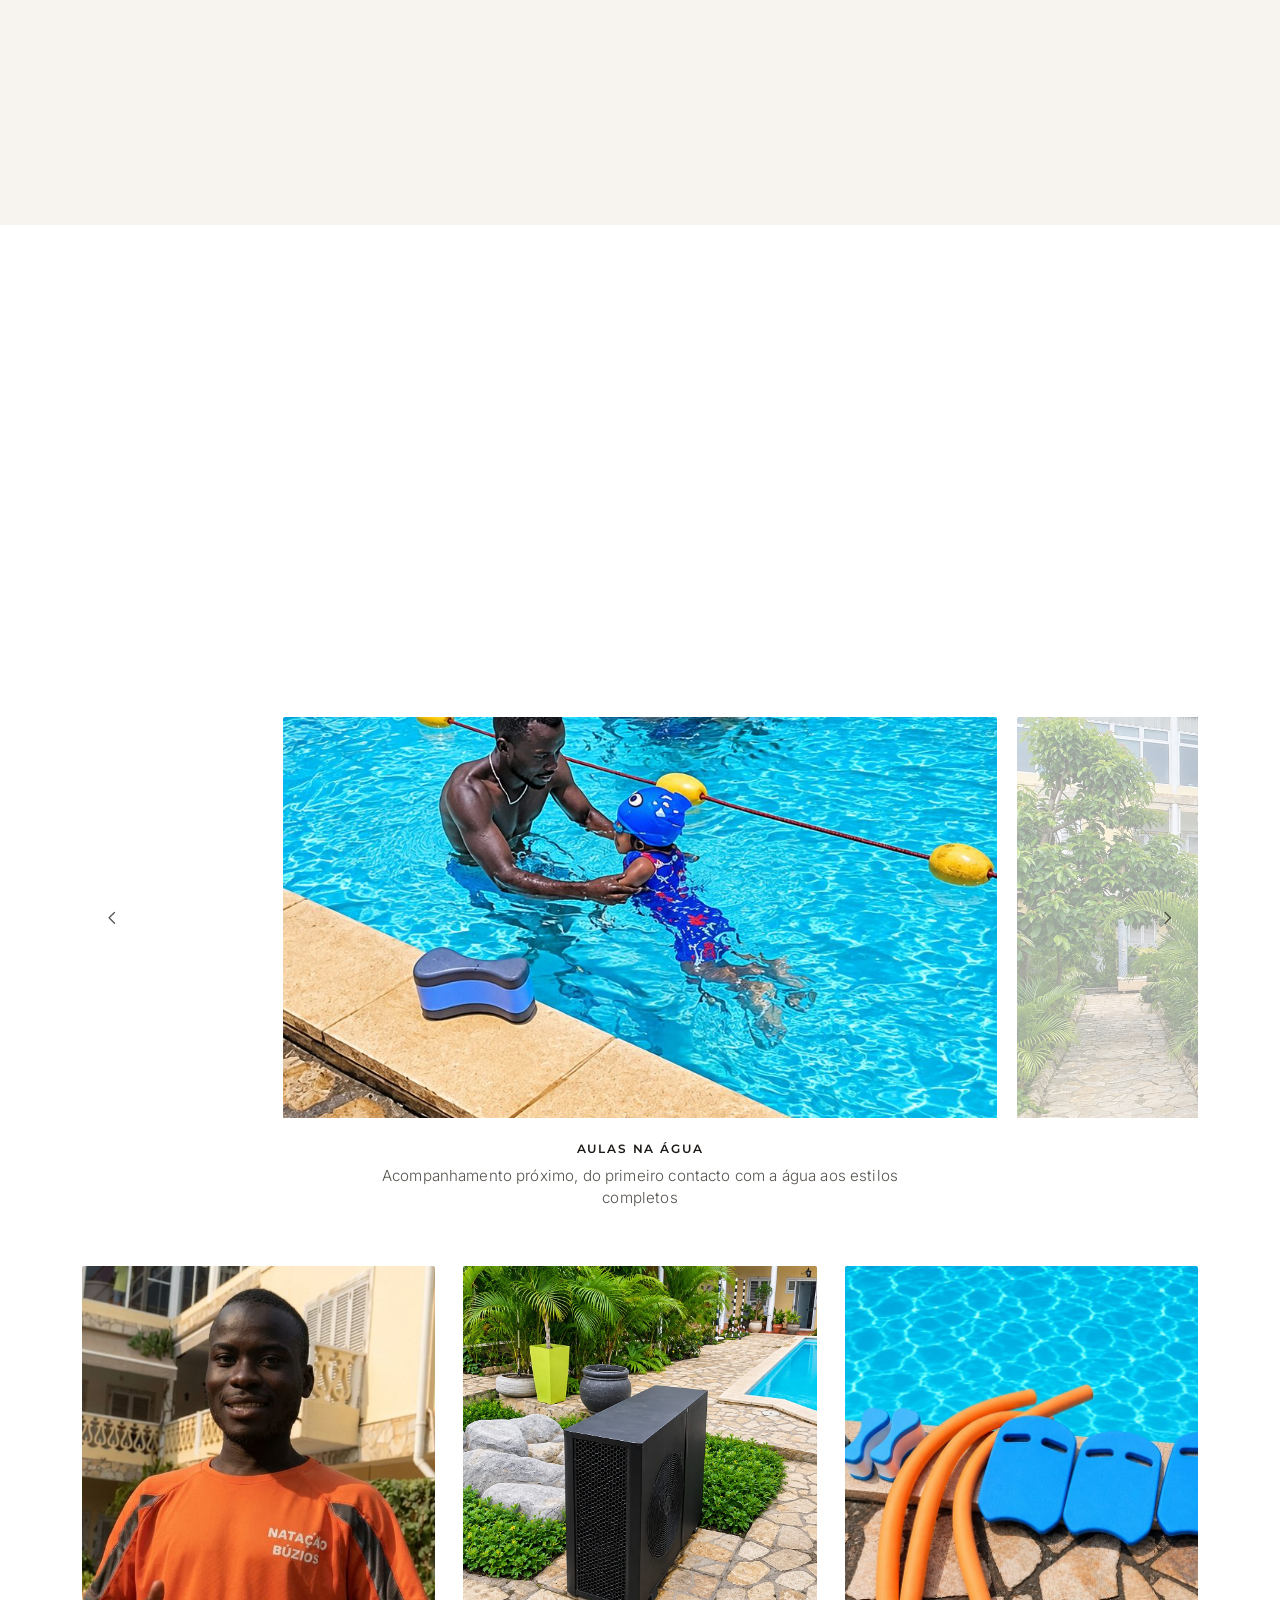
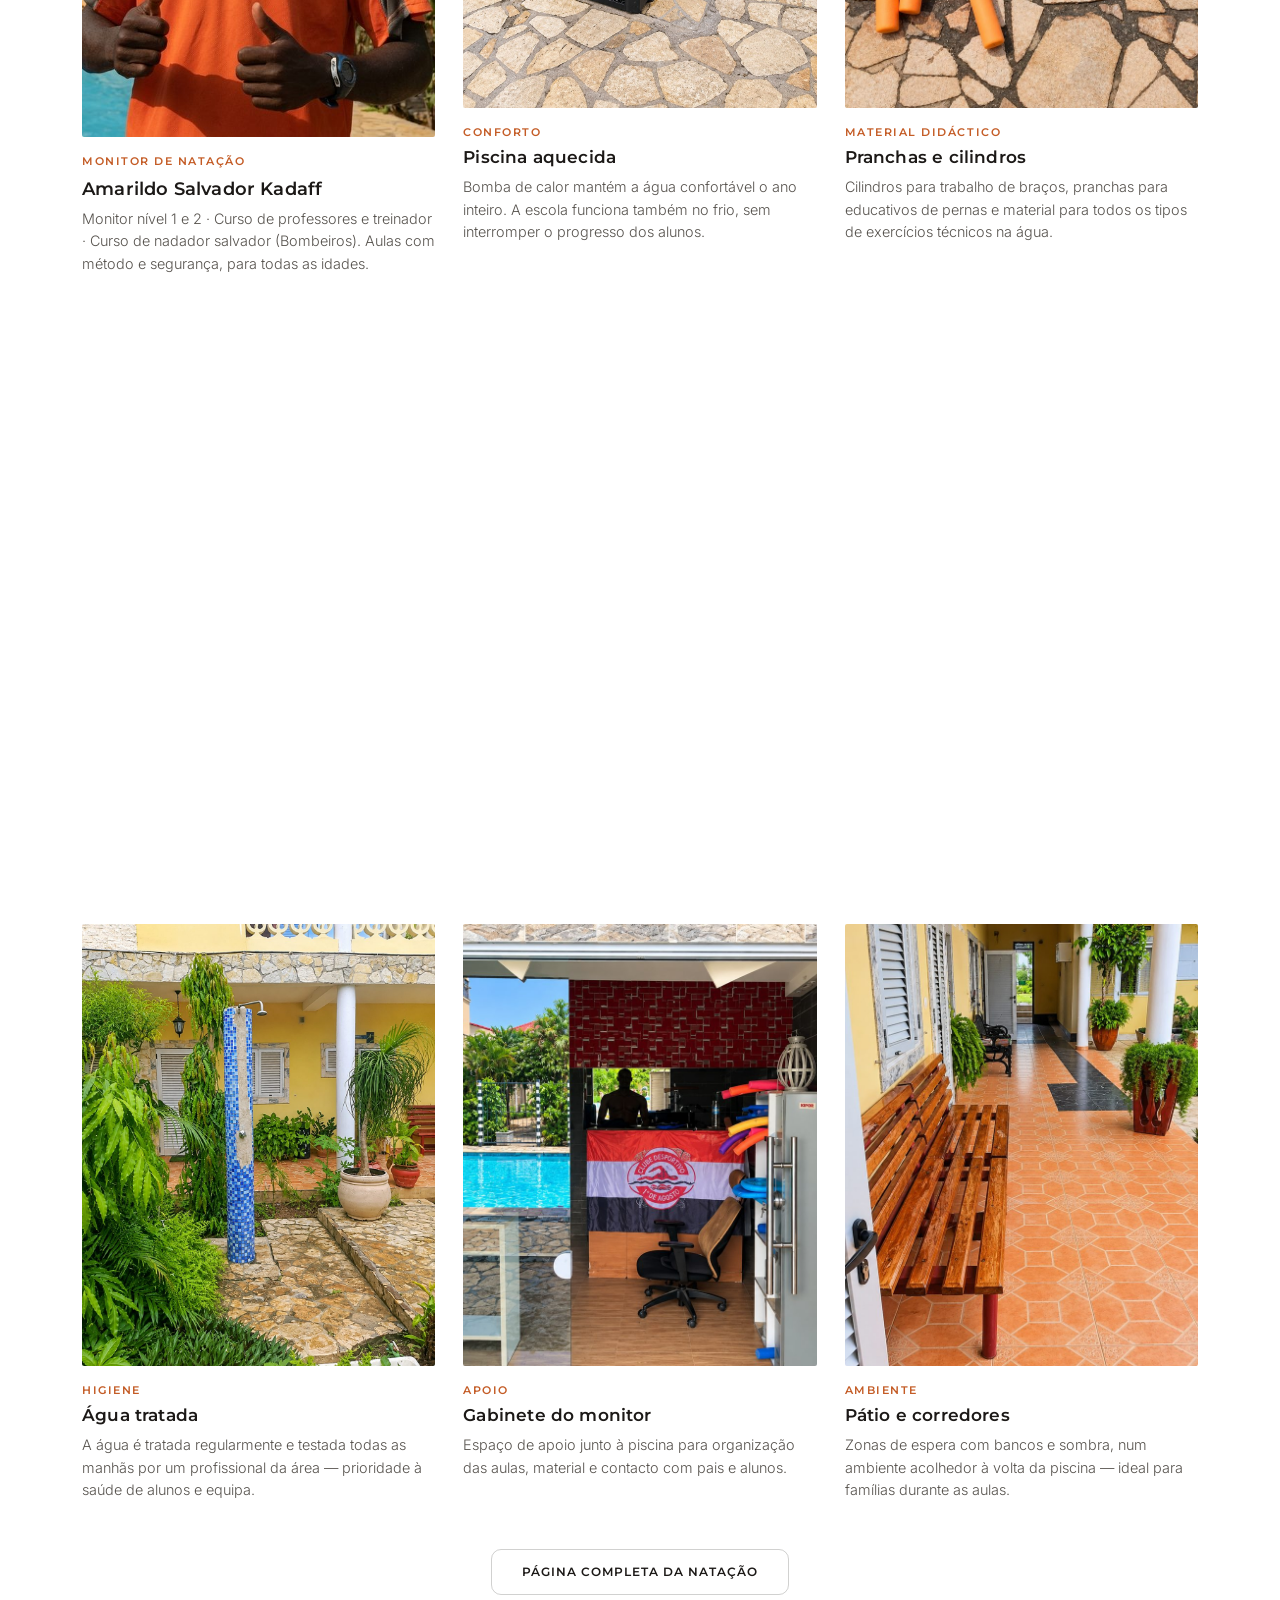
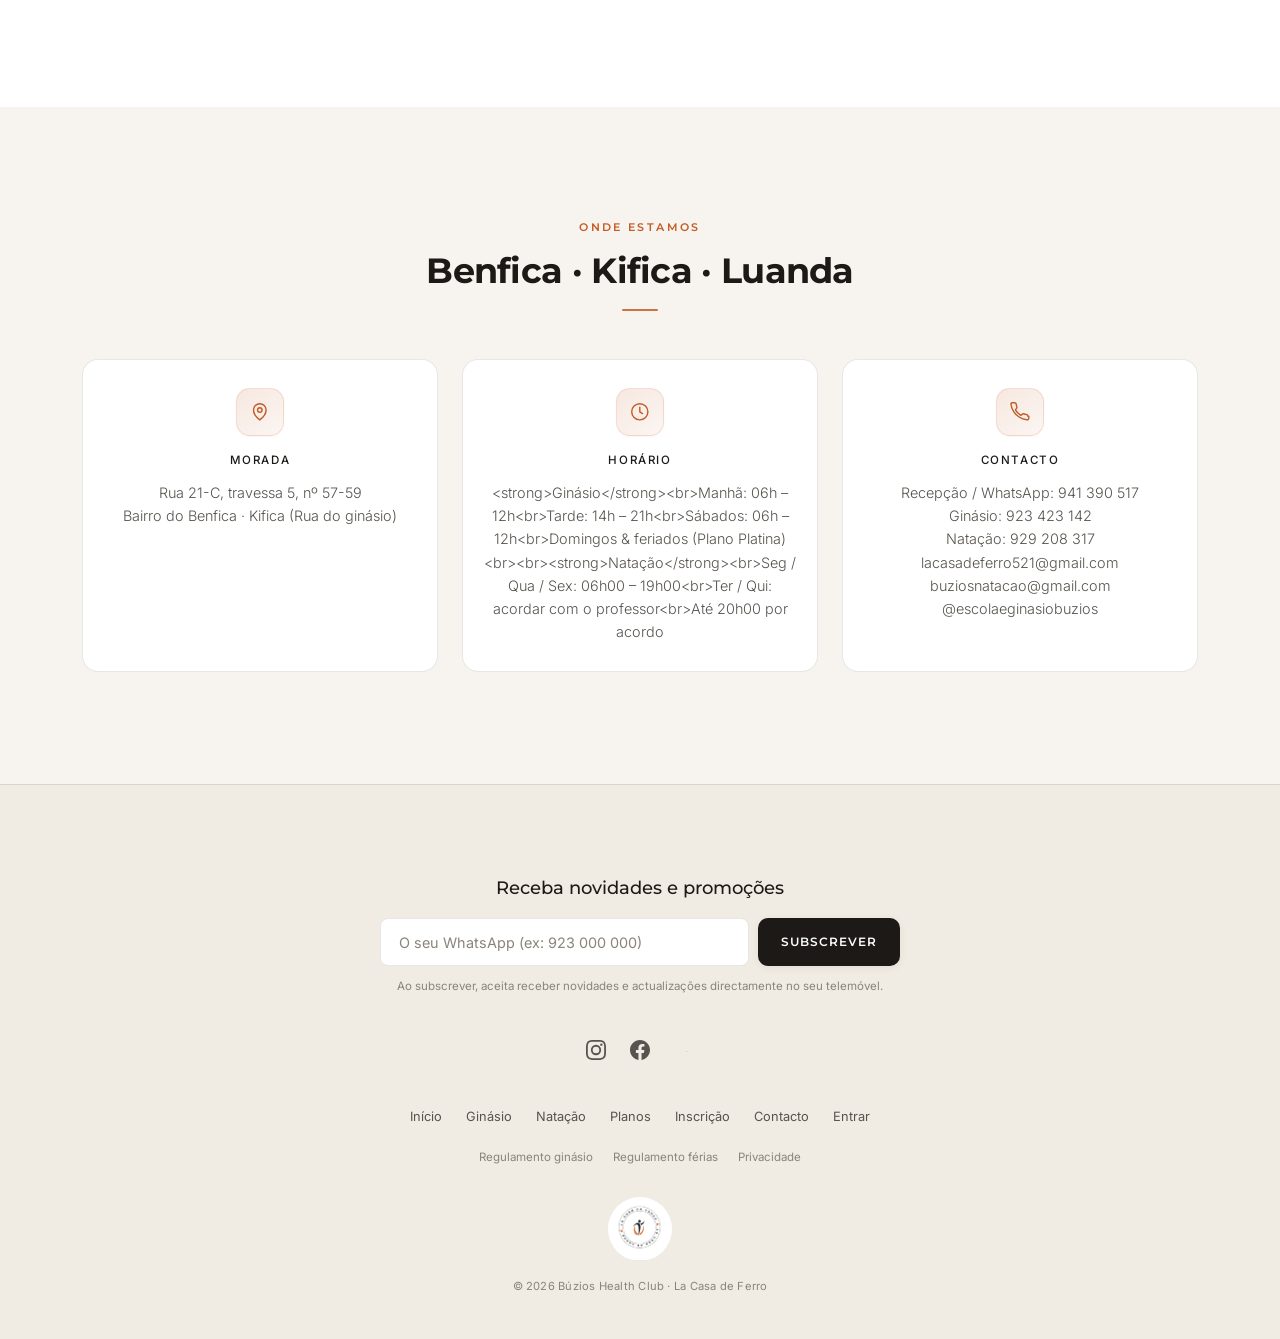
==== commit d0490d94: "m" ====
--- a/buzios/index.html
+++ b/buzios/index.html
@@ -724,8 +724,9 @@
       </nav>
 
       <div class="footer-legal">
+        <a href="regulamento-ginasio.html" data-i18n="footer.legal.regGym">Regulamento ginásio</a>
+        <a href="regulamento-ferias.html" data-i18n="footer.legal.regFerias">Regulamento férias</a>
         <a href="#">Privacidade</a>
-        <a href="#">Termos</a>
       </div>
 
       <div class="footer-brand"><img src="icons/logo.png" width="64" height="64" alt="Búzios Health Club · La Casa de Ferro"></div>
